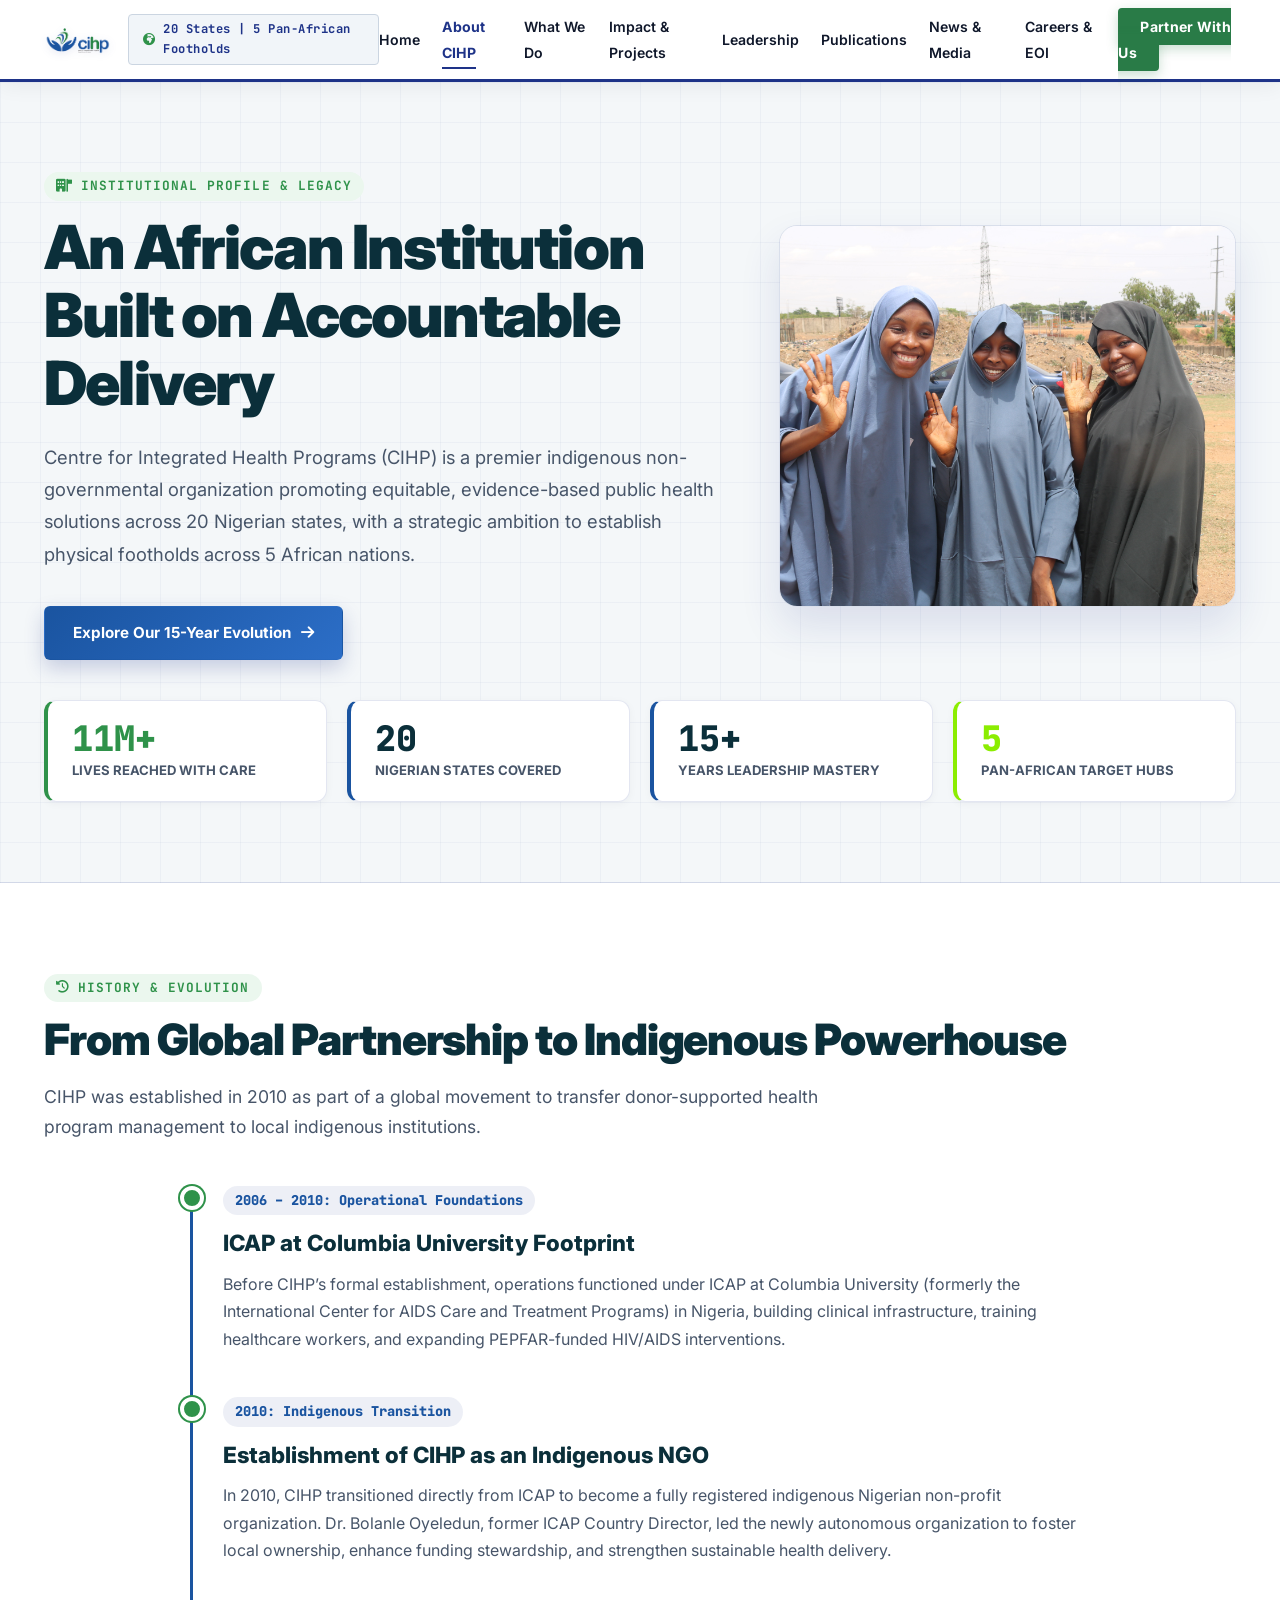
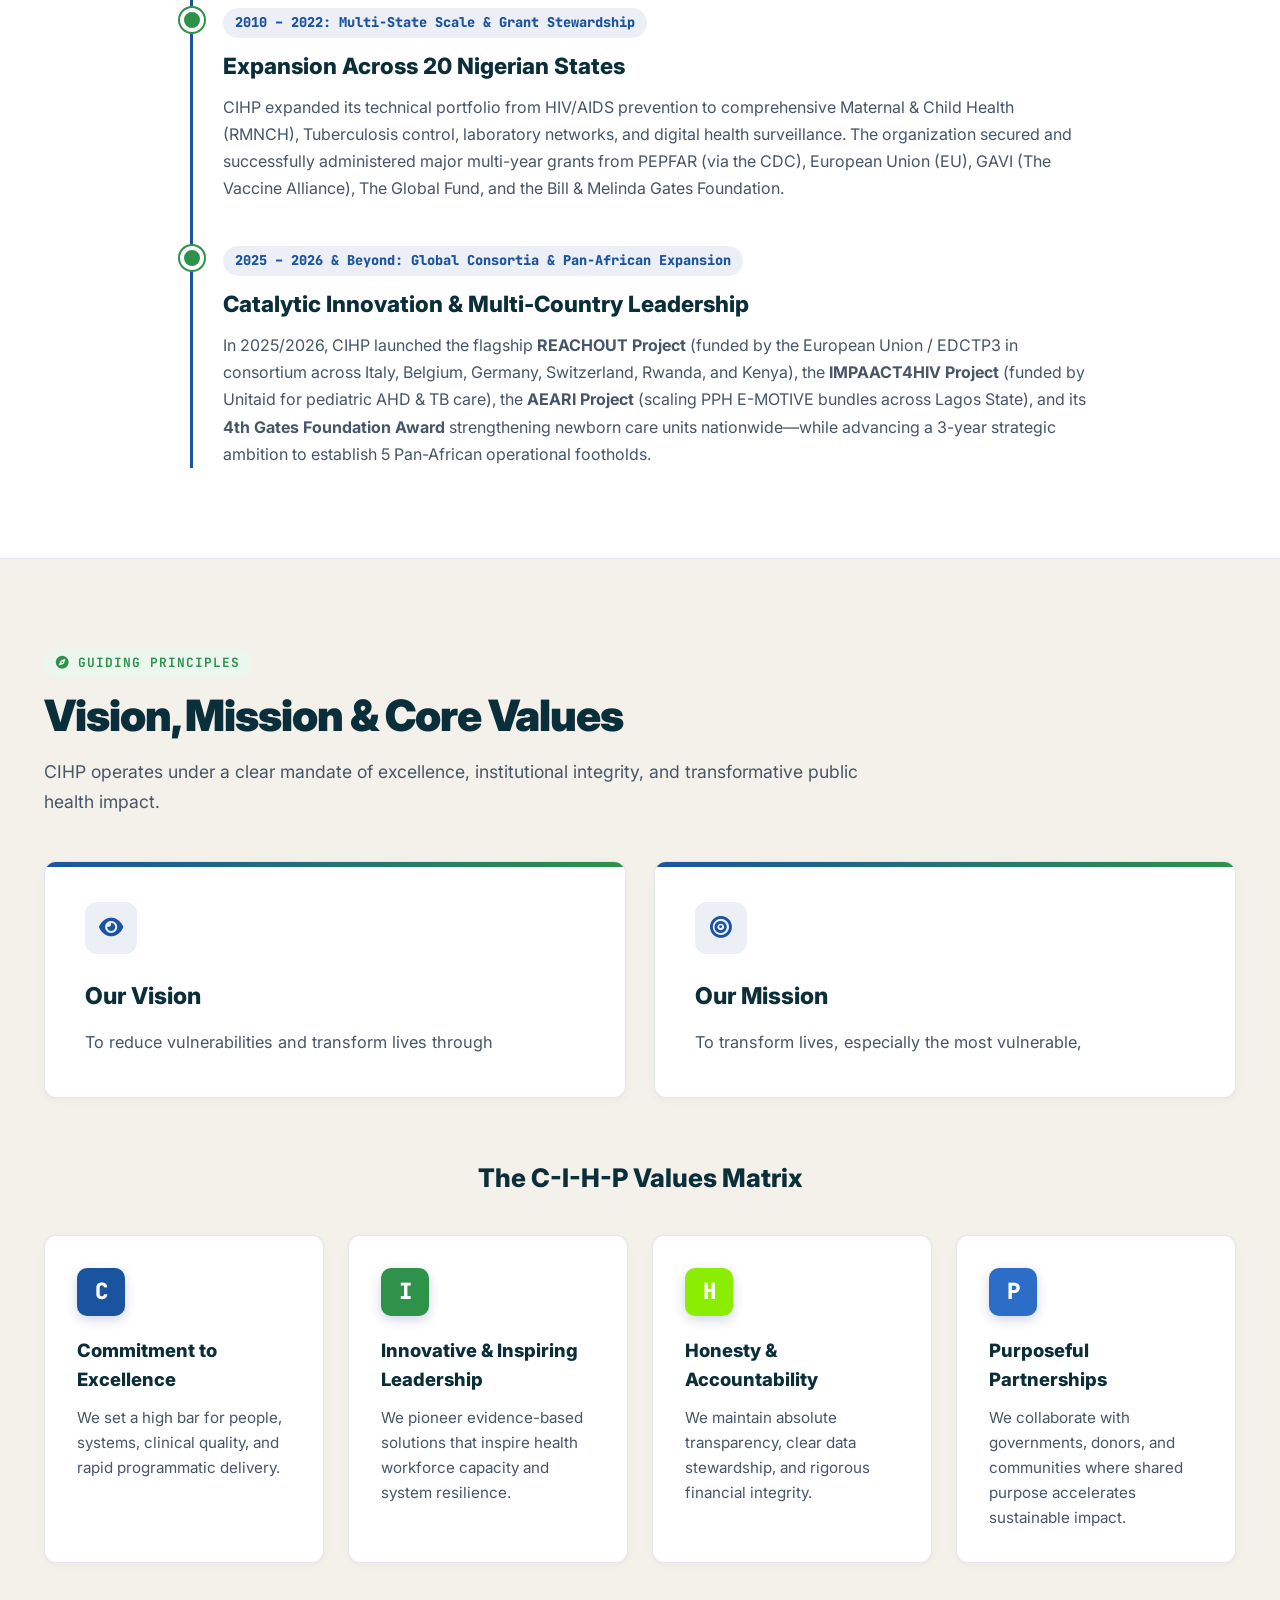
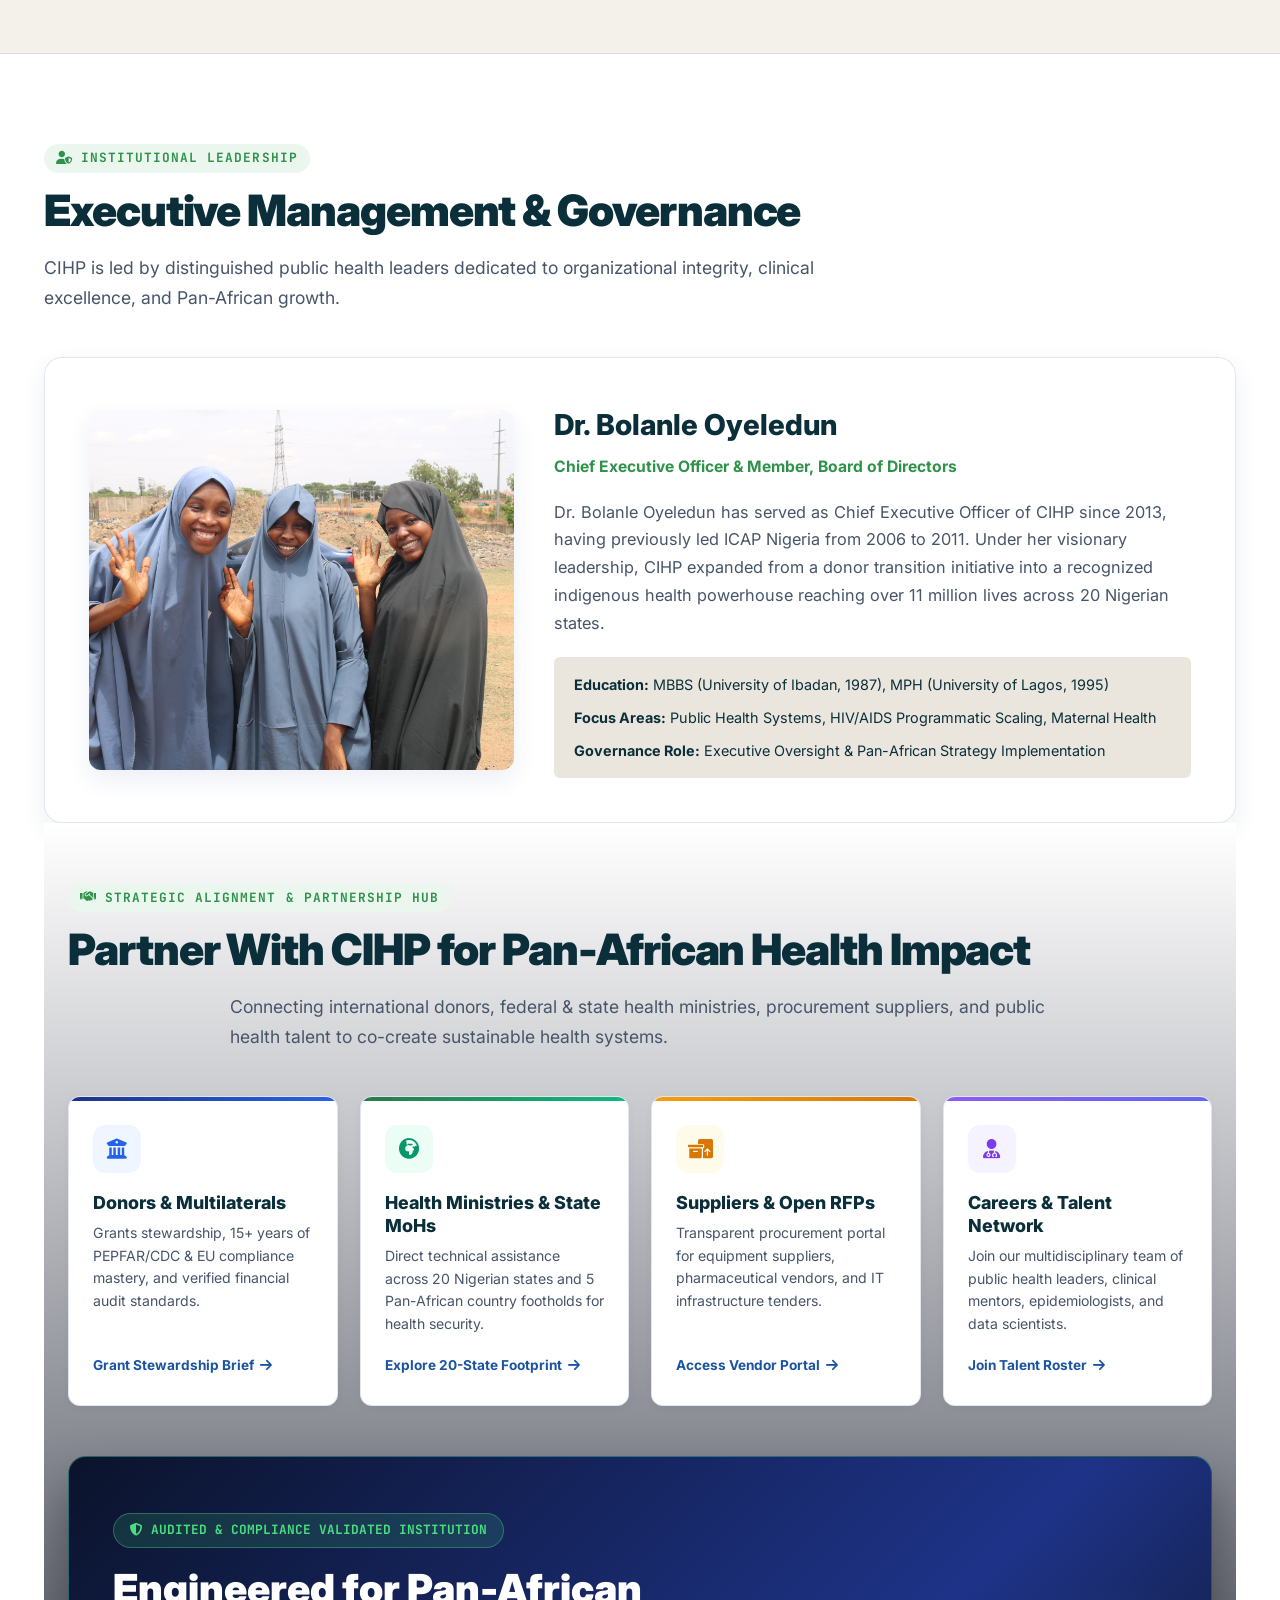
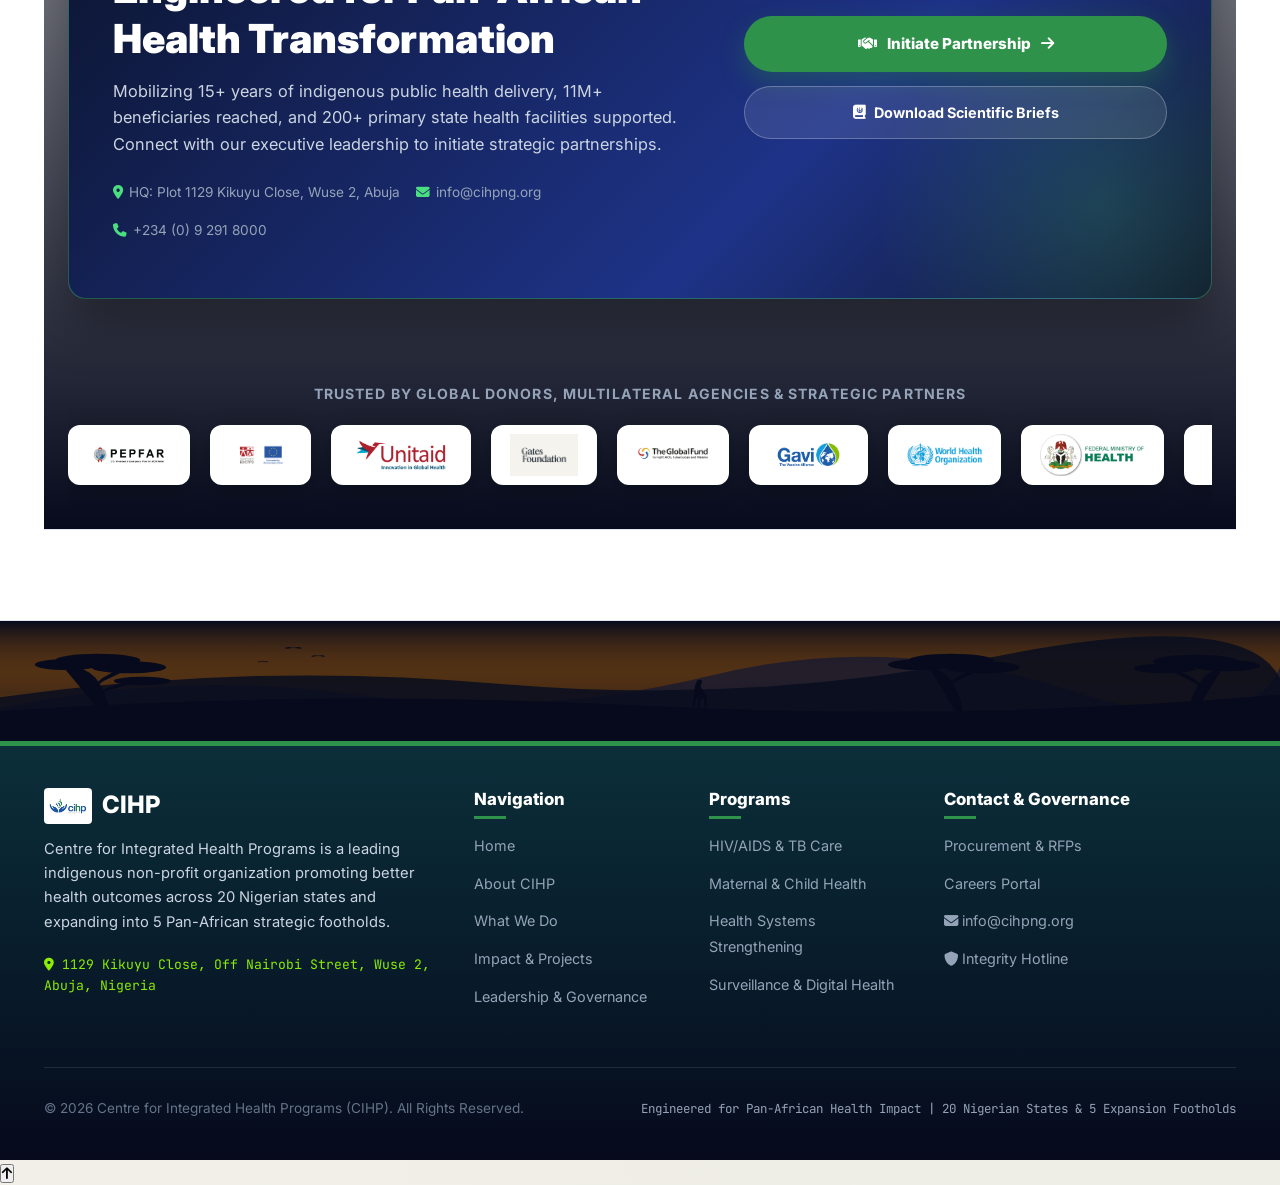
==== about.html @ fafda202 "style: adopt official CIHP brand color palette (#1A54A0, #2F924A, #8BED01, #0B2F3A, #F4F1EA)" ====
<!DOCTYPE html>
<html lang="en">

<head>
  <meta charset="utf-8" />
  <meta name="viewport" content="width=device-width, initial-scale=1.0" />
  <title>About CIHP — Centre for Integrated Health Programs</title>
  <meta name="description"
    content="Learn about Centre for Integrated Health Programs (CIHP), its 2010 evolution from ICAP at Columbia University, mission, vision, C-I-H-P core values, executive leadership under Dr. Bolanle Oyeledun, and Pan-African expansion." />

  <!-- AOS Animation Library -->
  <link href="https://unpkg.com/aos@2.3.1/dist/aos.css" rel="stylesheet">
  <!-- Font Awesome Icons -->
  <link rel="stylesheet" href="https://cdnjs.cloudflare.com/ajax/libs/font-awesome/6.4.0/css/all.min.css">
  <!-- Google Fonts -->
  <link rel="preconnect" href="https://fonts.googleapis.com">
  <link rel="preconnect" href="https://fonts.gstatic.com" crossorigin>
  <link
    href="https://fonts.googleapis.com/css2?family=Inter:wght@300;400;500;600;700;800;900&family=JetBrains+Mono:wght@400;500;600;700&display=swap"
    rel="stylesheet">

  <style>
    /* ==========================================================================
       CIHP BRAND DESIGN SYSTEM & DESIGN TOKENS
       ========================================================================== */
    :root {
      /* Brand Color Palette - Official CIHP Color Palette */
      --primary-blue: #1A54A0;           /* CIHP Health Blue */
      --primary-blue-dark: #0B2F3A;      /* Dark Teal (Neutral Dark) */
      --primary-blue-light: #2C6EC7;     /* Light CIHP Health Blue */
      --secondary-green: #2F924A;        /* Forest Green */
      --secondary-green-dark: #1E6331;   /* Dark Forest Green */
      --secondary-green-light: #EBF7EE;  /* Light Forest Green Tint */
      --accent-lime: #8BED01;             /* Lime Green Accent */
      --accent-lime-light: #F4FCE6;       /* Light Lime Green Tint */
      --accent-ochre: #8BED01;           /* Legacy accent map to Lime Green */
      --accent-ochre-light: #F4FCE6;

      /* Neutral Color Palette */
      --neutral-dark: #0B2F3A;           /* Dark Teal */
      --neutral-light: #F4F1EA;          /* Bleached Grey */
      --bg-deep: #F4F1EA;                /* Bleached Grey page background */
      --bg-surface: #ffffff;             /* White card surface */
      --bg-muted: #EAE6DD;               /* Subdued Bleached Grey */
      --bg-card: #ffffff;
      --bg-dark: #0B2F3A;                /* Dark Teal for hero/footer/dark sections */

      /* Typography Colors */
      --text-main: #0B2F3A;              /* Dark Teal high-contrast typography */
      --text-muted: #475569;
      --text-light: #64748b;
      --text-white: #ffffff;

      /* Borders & Shadows */
      --border-color: rgba(30, 51, 136, 0.12);
      --border-hover: rgba(41, 123, 71, 0.35);
      --shadow-sm: 0 2px 8px rgba(15, 23, 42, 0.04);
      --shadow-md: 0 10px 25px rgba(30, 51, 136, 0.08);
      --shadow-lg: 0 20px 40px rgba(30, 51, 136, 0.12);

      /* Radii */
      --radius-sm: 6px;
      --radius-md: 12px;
      --radius-lg: 18px;
    }

    * {
      box-sizing: border-box;
      margin: 0;
      padding: 0;
    }

    html {
      scroll-behavior: smooth;
    }

    body {
      font-family: 'Inter', -apple-system, BlinkMacSystemFont, "Segoe UI", Roboto, sans-serif;
      background-color: var(--bg-deep);
      color: var(--text-main);
      line-height: 1.6;
      overflow-x: hidden;
      -webkit-font-smoothing: antialiased;
      background-image:
        radial-gradient(circle at 5% 5%, rgba(30, 51, 136, 0.03) 0%, transparent 35%),
        radial-gradient(circle at 95% 95%, rgba(41, 123, 71, 0.03) 0%, transparent 35%);
    }

    .mono {
      font-family: 'JetBrains Mono', monospace;
    }

    /* Container Utility */
    .container {
      max-width: 1240px;
      margin: 0 auto;
      padding: 0 24px;
    }

    /* Buttons */
    .btn-primary {
      background: linear-gradient(135deg, var(--primary-blue), var(--primary-blue-light));
      color: #ffffff;
      padding: 14px 28px;
      border-radius: var(--radius-sm);
      font-size: 0.95rem;
      font-weight: 700;
      text-decoration: none;
      box-shadow: 0 8px 20px rgba(30, 51, 136, 0.22);
      transition: all 0.3s ease;
      display: inline-flex;
      align-items: center;
      gap: 10px;
      border: 1px solid transparent;
      cursor: pointer;
    }

    .btn-primary:hover {
      transform: translateY(-2px);
      box-shadow: 0 12px 28px rgba(30, 51, 136, 0.35);
    }

    .btn-secondary {
      background: #ffffff;
      color: var(--primary-blue);
      border: 2px solid var(--primary-blue);
      padding: 14px 28px;
      border-radius: var(--radius-sm);
      font-size: 0.95rem;
      font-weight: 700;
      text-decoration: none;
      transition: all 0.3s ease;
      display: inline-flex;
      align-items: center;
      gap: 10px;
      cursor: pointer;
    }

    .btn-secondary:hover {
      background: rgba(30, 51, 136, 0.06);
      transform: translateY(-2px);
    }

    /* Section Typography */
    section {
      padding: 90px 0;
      border-bottom: 1px solid var(--border-color);
      position: relative;
    }

    .section-eyebrow {
      display: inline-flex;
      align-items: center;
      gap: 8px;
      color: var(--secondary-green);
      font-family: 'JetBrains Mono', monospace;
      font-size: 0.8rem;
      font-weight: 700;
      text-transform: uppercase;
      letter-spacing: 0.08em;
      margin-bottom: 12px;
      background: var(--secondary-green-light);
      padding: 4px 12px;
      border-radius: 50px;
    }

    .section-title {
      font-size: clamp(2rem, 3.8vw, 2.7rem);
      font-weight: 900;
      color: var(--primary-blue-dark);
      letter-spacing: -0.025em;
      margin-bottom: 16px;
      line-height: 1.2;
    }

    .section-desc {
      font-size: 1.1rem;
      color: var(--text-muted);
      max-width: 820px;
      margin-bottom: 44px;
      line-height: 1.7;
    }



    /* Pre-Footer Strategic Gateway & Trust Hub */
    .prefooter-gateway-section {
      padding: 60px 0 20px;
      background: linear-gradient(180deg, var(--bg-surface) 0%, #060a1c 100%);
      position: relative;
      overflow: hidden;
    }

    .partner-pillars-grid {
      display: grid;
      grid-template-columns: repeat(4, 1fr);
      gap: 22px;
      margin: 40px 0 50px;
    }

    @media (max-width: 1024px) {
      .partner-pillars-grid {
        grid-template-columns: repeat(2, 1fr);
      }
    }

    @media (max-width: 640px) {
      .partner-pillars-grid {
        grid-template-columns: 1fr;
      }
    }

    .partner-pillar-card {
      background: #ffffff;
      border: 1px solid var(--border-color);
      border-radius: var(--radius-md);
      padding: 28px 24px;
      display: flex;
      flex-direction: column;
      justify-content: space-between;
      box-shadow: var(--shadow-sm);
      transition: all 0.3s ease;
      position: relative;
      overflow: hidden;
    }

    .partner-pillar-card::before {
      content: '';
      position: absolute;
      top: 0;
      left: 0;
      width: 100%;
      height: 4px;
      transition: height 0.3s ease;
    }

    .pillar-donor::before { background: linear-gradient(90deg, #1e3388, #2563eb); }
    .pillar-gov::before { background: linear-gradient(90deg, #297b47, #10b981); }
    .pillar-vendor::before { background: linear-gradient(90deg, #f59e0b, #d97706); }
    .pillar-talent::before { background: linear-gradient(90deg, #8b5cf6, #6366f1); }

    .partner-pillar-card:hover {
      transform: translateY(-6px);
      box-shadow: var(--shadow-lg);
      border-color: rgba(30, 51, 136, 0.3);
    }

    .partner-pillar-card:hover::before {
      height: 6px;
    }

    .pillar-icon-box {
      width: 48px;
      height: 48px;
      border-radius: 12px;
      display: flex;
      align-items: center;
      justify-content: center;
      font-size: 1.25rem;
      margin-bottom: 18px;
    }

    .pillar-donor .pillar-icon-box { background: #eff6ff; color: #2563eb; }
    .pillar-gov .pillar-icon-box { background: #ecfdf5; color: #059669; }
    .pillar-vendor .pillar-icon-box { background: #fffbeb; color: #d97706; }
    .pillar-talent .pillar-icon-box { background: #f5f3ff; color: #7c3aed; }

    .pillar-title {
      font-size: 1.12rem;
      font-weight: 800;
      color: var(--primary-blue-dark);
      margin-bottom: 8px;
      line-height: 1.3;
    }

    .pillar-desc {
      font-size: 0.88rem;
      color: var(--text-muted);
      line-height: 1.6;
      margin-bottom: 20px;
    }

    .pillar-action-btn {
      color: var(--primary-blue);
      text-decoration: none;
      font-weight: 700;
      font-size: 0.85rem;
      display: inline-flex;
      align-items: center;
      gap: 6px;
      transition: gap 0.2s ease, color 0.2s ease;
    }

    .pillar-action-btn:hover {
      gap: 10px;
      color: var(--secondary-green);
    }

    /* Executive Conversion Card Banner */
    .executive-conversion-card {
      background: linear-gradient(135deg, #0b132b 0%, #1e3388 65%, #0f172a 100%);
      border: 1px solid rgba(74, 222, 128, 0.35);
      border-radius: var(--radius-lg);
      padding: 56px 44px;
      color: #ffffff;
      box-shadow: 0 25px 50px rgba(0, 0, 0, 0.35);
      position: relative;
      overflow: hidden;
      margin-bottom: 60px;
    }

    .executive-conversion-card::after {
      content: '';
      position: absolute;
      bottom: -30%;
      right: -10%;
      width: 450px;
      height: 450px;
      background: radial-gradient(circle, rgba(74, 222, 128, 0.18) 0%, transparent 70%);
      pointer-events: none;
    }

    .conversion-card-inner {
      position: relative;
      z-index: 2;
      display: grid;
      grid-template-columns: 1.4fr 1fr;
      gap: 40px;
      align-items: center;
    }

    @media (max-width: 992px) {
      .conversion-card-inner {
        grid-template-columns: 1fr;
        text-align: center;
      }
    }

    .conversion-badge {
      display: inline-flex;
      align-items: center;
      gap: 8px;
      background: rgba(74, 222, 128, 0.15);
      border: 1px solid rgba(74, 222, 128, 0.35);
      color: #4ade80;
      padding: 6px 16px;
      border-radius: 50px;
      font-size: 0.8rem;
      font-weight: 700;
      margin-bottom: 16px;
    }

    .conversion-title {
      font-size: clamp(1.8rem, 3.2vw, 2.5rem);
      font-weight: 900;
      line-height: 1.25;
      margin-bottom: 14px;
      color: #ffffff;
    }

    .conversion-desc {
      color: #cbd5e1;
      font-size: 1.02rem;
      line-height: 1.65;
      margin-bottom: 24px;
    }

    .conversion-contact-chips {
      display: flex;
      flex-wrap: wrap;
      gap: 16px;
      font-size: 0.85rem;
      color: #94a3b8;
    }

    .contact-chip {
      display: inline-flex;
      align-items: center;
      gap: 6px;
    }

    .contact-chip i {
      color: #4ade80;
    }

    .conversion-action-group {
      display: flex;
      flex-direction: column;
      gap: 14px;
      justify-content: center;
    }

    .btn-conversion-emerald {
      background: var(--secondary-green);
      color: #ffffff;
      text-decoration: none;
      padding: 16px 28px;
      border-radius: 50px;
      font-weight: 800;
      font-size: 0.95rem;
      text-align: center;
      box-shadow: 0 10px 25px rgba(41, 123, 71, 0.4);
      transition: all 0.25s ease;
      display: inline-flex;
      align-items: center;
      justify-content: center;
      gap: 10px;
    }

    .btn-conversion-emerald:hover {
      background: var(--secondary-green-dark);
      transform: translateY(-2px);
      box-shadow: 0 14px 30px rgba(41, 123, 71, 0.5);
    }

    .btn-conversion-secondary {
      background: rgba(255, 255, 255, 0.1);
      border: 1px solid rgba(255, 255, 255, 0.25);
      color: #ffffff;
      text-decoration: none;
      padding: 14px 28px;
      border-radius: 50px;
      font-weight: 700;
      font-size: 0.9rem;
      text-align: center;
      transition: all 0.25s ease;
      display: inline-flex;
      align-items: center;
      justify-content: center;
      gap: 8px;
    }

    .btn-conversion-secondary:hover {
      background: rgba(255, 255, 255, 0.2);
      border-color: #ffffff;
    }

    /* Partner Marquee Continuous Slider */
    .partner-marquee-container {
      width: 100%;
      overflow: hidden;
      position: relative;
      padding: 24px 0;
      background: rgba(255, 255, 255, 0.03);
      border-radius: var(--radius-md);
      border: 1px solid rgba(255, 255, 255, 0.08);
    }

    .partner-marquee-header {
      text-align: center;
      margin-bottom: 24px;
    }

    .partner-marquee-track {
      display: flex;
      width: max-content;
      gap: 20px;
      animation: marqueeScroll 35s linear infinite;
    }

    .partner-marquee-track:hover {
      animation-play-state: paused;
    }

    .partner-logo-card {
      display: inline-flex;
      align-items: center;
      justify-content: center;
      background: #ffffff;
      border: 1px solid rgba(255, 255, 255, 0.2);
      border-radius: var(--radius-md);
      padding: 8px 18px;
      box-shadow: 0 4px 20px rgba(0, 0, 0, 0.25);
      transition: all 0.3s ease;
      cursor: pointer;
    }

    .partner-logo-card img {
      height: 42px;
      width: auto;
      display: block;
      object-fit: contain;
      transition: transform 0.3s ease;
    }

    .partner-logo-card:hover {
      transform: translateY(-4px) scale(1.04);
      box-shadow: 0 10px 30px rgba(74, 222, 128, 0.35);
      border-color: rgba(74, 222, 128, 0.6);
    }

    .partner-logo-pill {
      display: inline-flex;
      align-items: center;
      gap: 12px;
      background: rgba(255, 255, 255, 0.07);
      border: 1px solid rgba(255, 255, 255, 0.15);
      backdrop-filter: blur(8px);
      -webkit-backdrop-filter: blur(8px);
      padding: 12px 24px;
      border-radius: 50px;
      color: #ffffff;
      font-weight: 700;
      font-size: 0.9rem;
      white-space: nowrap;
      transition: all 0.25s ease;
      box-shadow: 0 4px 15px rgba(0, 0, 0, 0.2);
    }

    .partner-logo-pill:hover {
      background: rgba(41, 123, 71, 0.3);
      border-color: rgba(74, 222, 128, 0.5);
      transform: translateY(-2px);
      box-shadow: 0 8px 20px rgba(41, 123, 71, 0.3);
    }

    .partner-logo-icon {
      width: 32px;
      height: 32px;
      border-radius: 50%;
      background: rgba(255, 255, 255, 0.15);
      display: flex;
      align-items: center;
      justify-content: center;
      color: #4ade80;
      font-size: 0.95rem;
    }

    @keyframes marqueeScroll {
      0% {
        transform: translateX(0);
      }
      100% {
        transform: translateX(-50%);
      }
    }

    .btn-lg {
      padding: 16px 36px;
      font-size: 1rem;
    }

    /* ==========================================================================
       NAVIGATION BAR (BLUE WITH WHITE BORDER & SHADOW)
       ========================================================================== */
    .navbar {
      position: sticky;
      top: 0;
      left: 0;
      width: 100%;
      background: #ffffff;
      backdrop-filter: blur(16px);
      border-bottom: 3px solid #1e3388;
      display: flex;
      justify-content: space-between;
      align-items: center;
      padding: 14px 44px;
      z-index: 10000;
      box-shadow: 0 4px 20px rgba(15, 23, 42, 0.06);
    }

    .brand-logo {
      display: flex;
      align-items: center;
      gap: 16px;
      text-decoration: none;
    }

    .brand-logo img {
      height: 48px;
      display: block;
      filter: drop-shadow(0 2px 4px rgba(30, 51, 136, 0.12));
    }

    .presence-badge {
      display: flex;
      align-items: center;
      gap: 8px;
      background: #f1f5f9;
      border: 1px solid #cbd5e1;
      padding: 5px 14px;
      border-radius: 4px;
      font-size: 0.76rem;
      font-weight: 700;
      color: #1e3388;
      letter-spacing: 0.04em;
    }

    .nav-links {
      display: flex;
      gap: 22px;
      list-style: none;
      align-items: center;
    }

    .nav-links a {
      color: #0f172a;
      text-decoration: none;
      font-size: 0.88rem;
      font-weight: 600;
      transition: color 0.2s ease;
      padding: 6px 0;
      position: relative;
    }

    .nav-links a:hover,
    .nav-links a.active {
      color: #1e3388;
      font-weight: 700;
    }

    .nav-links a::after {
      content: '';
      position: absolute;
      bottom: -2px;
      left: 0;
      width: 0;
      height: 2px;
      background: #1e3388;
      transition: width 0.25s ease;
    }

    .nav-links a:hover::after,
    .nav-links a.active::after {
      width: 100%;
    }

    .nav-links a.btn-nav {
      background: #297b47;
      color: #ffffff;
      padding: 10px 22px;
      border-radius: 4px;
      font-weight: 700;
      letter-spacing: 0.02em;
      box-shadow: 0 4px 12px rgba(41, 123, 71, 0.25);
    }

    .nav-links a.btn-nav::after {
      display: none;
    }

    .nav-links a.btn-nav:hover {
      background: #1b5430;
      color: #ffffff;
    }

    .mobile-menu-toggle {
      display: none;
      font-size: 1.4rem;
      color: #0f172a;
      background: none;
      border: none;
      cursor: pointer;
    }

    /* ==========================================================================
       PAGE HERO SECTION
       ========================================================================== */
    .about-hero-section {
      padding: 90px 0 80px;
      background-color: #f4f7f9;
      background-image:
        linear-gradient(rgba(30, 51, 136, 0.04) 1px, transparent 1px),
        linear-gradient(90deg, rgba(30, 51, 136, 0.04) 1px, transparent 1px);
      background-size: 40px 40px;
      border-bottom: 1px solid var(--border-color);
    }

    .about-hero-grid {
      display: grid;
      grid-template-columns: 1.2fr 0.8fr;
      gap: 50px;
      align-items: center;
    }

    .about-hero-title {
      font-size: clamp(2.4rem, 4.8vw, 3.8rem);
      font-weight: 900;
      color: var(--primary-blue-dark);
      line-height: 1.12;
      letter-spacing: -0.03em;
      margin-bottom: 24px;
    }

    .about-hero-intro {
      font-size: 1.15rem;
      color: var(--text-muted);
      line-height: 1.75;
      margin-bottom: 36px;
    }

    .about-hero-visual {
      border-radius: var(--radius-lg);
      overflow: hidden;
      box-shadow: var(--shadow-lg);
      border: 1px solid var(--border-color);
    }

    .about-hero-visual img {
      width: 100%;
      height: 380px;
      object-fit: cover;
      display: block;
    }

    /* Stats Counter Bar */
    .stats-bar-grid {
      display: grid;
      grid-template-columns: repeat(4, 1fr);
      gap: 20px;
      margin-top: 40px;
    }

    .stat-box {
      background: var(--bg-surface);
      border: 1px solid var(--border-color);
      border-left: 4px solid var(--primary-blue);
      padding: 20px 24px;
      border-radius: var(--radius-md);
      box-shadow: var(--shadow-sm);
    }

    .stat-box.emerald {
      border-left-color: var(--secondary-green);
    }

    .stat-box.ochre {
      border-left-color: var(--accent-ochre);
    }

    .stat-number {
      font-size: 2.2rem;
      font-weight: 900;
      color: var(--primary-blue-dark);
      line-height: 1;
      margin-bottom: 4px;
    }

    .stat-box.emerald .stat-number {
      color: var(--secondary-green);
    }

    .stat-box.ochre .stat-number {
      color: var(--accent-ochre);
    }

    .stat-label {
      font-size: 0.82rem;
      font-weight: 700;
      color: var(--text-muted);
      text-transform: uppercase;
    }

    /* ==========================================================================
       HISTORY & EVOLUTION TIMELINE SECTION
       ========================================================================== */
    .timeline-section {
      background: var(--bg-surface);
    }

    .timeline-container {
      position: relative;
      max-width: 900px;
      margin: 40px auto 0;
      padding-left: 30px;
      border-left: 3px solid var(--primary-blue);
    }

    .timeline-item {
      position: relative;
      margin-bottom: 44px;
    }

    .timeline-item:last-child {
      margin-bottom: 0;
    }

    .timeline-dot {
      position: absolute;
      left: -43px;
      top: 0;
      width: 24px;
      height: 24px;
      border-radius: 50%;
      background: var(--secondary-green);
      border: 4px solid #ffffff;
      box-shadow: 0 0 0 2px var(--secondary-green);
    }

    .timeline-badge {
      font-family: 'JetBrains Mono', monospace;
      font-size: 0.85rem;
      font-weight: 800;
      color: var(--primary-blue);
      background: rgba(30, 51, 136, 0.08);
      padding: 4px 12px;
      border-radius: 50px;
      display: inline-block;
      margin-bottom: 10px;
    }

    .timeline-item h3 {
      font-size: 1.4rem;
      color: var(--primary-blue-dark);
      font-weight: 800;
      margin-bottom: 10px;
    }

    .timeline-item p {
      color: var(--text-muted);
      font-size: 1rem;
      line-height: 1.7;
    }

    /* ==========================================================================
       VISION, MISSION & VALUES
       ========================================================================== */
    .mv-grid {
      display: grid;
      grid-template-columns: repeat(auto-fit, minmax(340px, 1fr));
      gap: 28px;
      margin-top: 30px;
    }

    .mv-card {
      background: var(--bg-card);
      border: 1px solid var(--border-color);
      border-radius: var(--radius-md);
      padding: 40px;
      box-shadow: var(--shadow-sm);
      transition: all 0.3s ease;
      position: relative;
      overflow: hidden;
    }

    .mv-card:hover {
      transform: translateY(-4px);
      box-shadow: var(--shadow-md);
      border-color: var(--border-hover);
    }

    .mv-card::before {
      content: '';
      position: absolute;
      top: 0;
      left: 0;
      width: 100%;
      height: 5px;
      background: linear-gradient(90deg, var(--primary-blue), var(--secondary-green));
    }

    .mv-icon {
      width: 52px;
      height: 52px;
      border-radius: 12px;
      background: rgba(30, 51, 136, 0.08);
      color: var(--primary-blue);
      display: flex;
      align-items: center;
      justify-content: center;
      font-size: 1.35rem;
      margin-bottom: 24px;
    }

    .mv-card h3 {
      font-size: 1.45rem;
      color: var(--primary-blue-dark);
      font-weight: 800;
      margin-bottom: 14px;
    }

    .mv-card p {
      color: var(--text-muted);
      font-size: 1.02rem;
      line-height: 1.7;
    }

    .values-grid {
      display: grid;
      grid-template-columns: repeat(auto-fit, minmax(260px, 1fr));
      gap: 24px;
      margin-top: 36px;
    }

    .value-card {
      background: var(--bg-card);
      border: 1px solid var(--border-color);
      border-radius: var(--radius-md);
      padding: 32px;
      box-shadow: var(--shadow-sm);
      transition: all 0.3s ease;
    }

    .value-card:hover {
      border-color: var(--border-hover);
      transform: translateY(-4px);
      box-shadow: var(--shadow-md);
    }

    .value-badge {
      width: 48px;
      height: 48px;
      border-radius: 10px;
      background: var(--primary-blue);
      color: #ffffff;
      font-family: 'JetBrains Mono', monospace;
      font-size: 1.4rem;
      font-weight: 900;
      display: flex;
      align-items: center;
      justify-content: center;
      margin-bottom: 20px;
      box-shadow: 0 4px 12px rgba(30, 51, 136, 0.2);
    }

    .value-card h4 {
      font-size: 1.15rem;
      color: var(--primary-blue-dark);
      font-weight: 800;
      margin-bottom: 10px;
    }

    .value-card p {
      color: var(--text-muted);
      font-size: 0.95rem;
      line-height: 1.65;
    }

    /* ==========================================================================
       EXECUTIVE LEADERSHIP SPOTLIGHT
       ========================================================================== */
    .ceo-spotlight-card {
      background: var(--bg-card);
      border: 1px solid var(--border-color);
      border-radius: var(--radius-lg);
      padding: 44px;
      box-shadow: var(--shadow-md);
      display: grid;
      grid-template-columns: 0.8fr 1.2fr;
      gap: 40px;
      align-items: center;
      margin-top: 36px;
    }

    .ceo-spotlight-card img {
      width: 100%;
      height: 360px;
      object-fit: cover;
      border-radius: var(--radius-md);
      box-shadow: var(--shadow-md);
    }

    .ceo-info h3 {
      font-size: 1.8rem;
      color: var(--primary-blue-dark);
      font-weight: 800;
      margin-bottom: 6px;
    }

    .ceo-title-tag {
      color: var(--secondary-green);
      font-weight: 700;
      font-size: 0.98rem;
      margin-bottom: 20px;
      display: block;
    }

    .ceo-info p {
      color: var(--text-muted);
      font-size: 1.02rem;
      line-height: 1.7;
      margin-bottom: 20px;
    }

    .ceo-credentials-list {
      list-style: none;
      display: flex;
      flex-direction: column;
      gap: 10px;
      background: var(--bg-muted);
      padding: 16px 20px;
      border-radius: var(--radius-sm);
      font-size: 0.9rem;
    }

    .ceo-credentials-list li strong {
      color: var(--primary-blue-dark);
    }

    /* ==========================================================================
       AFRICAN SAFARI SILHOUETTE & FOOTER
       ========================================================================== */
    .footer-safari-silhouette {
      width: 100%;
      overflow: hidden;
      line-height: 0;
      background: #060a1c;
    }

    footer {
      background: linear-gradient(180deg, var(--primary-blue-dark) 0%, #060a1c 100%);
      color: #ffffff;
      padding: 40px 0 40px;
      border-top: 5px solid var(--secondary-green);
    }

    .footer-grid {
      display: grid;
      grid-template-columns: 2fr 1fr 1fr 1.5fr;
      gap: 40px;
      margin-bottom: 50px;
    }

    .footer-brand h3 {
      font-size: 1.5rem;
      font-weight: 800;
      color: #ffffff;
      margin-bottom: 12px;
    }

    .footer-brand p {
      color: #cbd5e1;
      font-size: 0.92rem;
      line-height: 1.65;
      margin-bottom: 20px;
    }

    .footer-col h4 {
      font-size: 1.05rem;
      color: #ffffff;
      font-weight: 800;
      margin-bottom: 20px;
      position: relative;
    }

    .footer-col h4::after {
      content: '';
      position: absolute;
      bottom: -6px;
      left: 0;
      width: 32px;
      height: 3px;
      background: var(--secondary-green);
    }

    .footer-links {
      list-style: none;
      display: flex;
      flex-direction: column;
      gap: 12px;
    }

    .footer-links a {
      color: #94a3b8;
      text-decoration: none;
      font-size: 0.9rem;
      transition: color 0.2s ease;
    }

    .footer-links a:hover {
      color: #ffffff;
    }

    .footer-bottom {
      border-top: 1px solid rgba(255, 255, 255, 0.1);
      padding-top: 30px;
      display: flex;
      flex-wrap: wrap;
      justify-content: space-between;
      align-items: center;
      gap: 20px;
      font-size: 0.85rem;
      color: #64748b;
    }

    @media (max-width: 992px) {

      .about-hero-grid,
      .ceo-spotlight-card,
      .footer-grid {
        grid-template-columns: 1fr;
      }

      .stats-bar-grid {
        grid-template-columns: repeat(2, 1fr);
      }

      .navbar {
        padding: 14px 24px;
      }

      .nav-links {
        display: none;
      }

      .mobile-menu-toggle {
        display: block;
      }
    }
  </style>
</head>

<body>

  <!-- ==================== STICKY NAVBAR ==================== -->
  <nav class="navbar">
    <a href="index.html" class="brand-logo">
      <img src="img/cihp logo vector transparent coloured (1).png" alt="CIHP Logo" />
      <div class="presence-badge mono">
        <i class="fa-solid fa-earth-africa" style="color: var(--secondary-green);"></i> 20 States | 5 Pan-African
        Footholds
      </div>
    </a>

    <button class="mobile-menu-toggle" aria-label="Toggle navigation">
      <i class="fa-solid fa-bars"></i>
    </button>

    <ul class="nav-links">
      <li><a href="index.html">Home</a></li>
      <li><a href="about.html" class="active">About CIHP</a></li>
      <li><a href="index.html#what-we-do">What We Do</a></li>
      <li><a href="index.html#impact">Impact & Projects</a></li>
      <li><a href="#leadership">Leadership</a></li>
      <li><a href="publications.html">Publications</a></li>
      <li><a href="news.html">News & Media</a></li>
      <li><a href="careers.html">Careers & EOI</a></li>
      <li><a href="contact.html" class="btn-nav">Partner With Us</a></li>
    </ul>
  </nav>

  <!-- ==================== HERO SECTION ==================== -->
  <header class="about-hero-section">
    <div class="container">
      <div class="about-hero-grid">
        <div>
          <span class="section-eyebrow"><i class="fa-solid fa-building-flag"></i> Institutional Profile & Legacy</span>
          <h1 class="about-hero-title">
            An African Institution Built on Accountable Delivery
          </h1>
          <p class="about-hero-intro">
            Centre for Integrated Health Programs (CIHP) is a premier indigenous non-governmental organization promoting
            equitable, evidence-based public health solutions across 20 Nigerian states, with a strategic ambition to
            establish physical footholds across 5 African nations.
          </p>
          <a href="#history" class="btn-primary">
            Explore Our 15-Year Evolution <i class="fa-solid fa-arrow-right"></i>
          </a>
        </div>

        <div class="about-hero-visual" data-aos="fade-left">
          <img src="img/IMG_0994.JPG" alt="CIHP Healthcare Workers and Leadership Team" />
        </div>
      </div>

      <!-- Stats Bar -->
      <div class="stats-bar-grid" data-aos="fade-up">
        <div class="stat-box emerald">
          <div class="stat-number mono">11M+</div>
          <div class="stat-label">Lives Reached with Care</div>
        </div>
        <div class="stat-box">
          <div class="stat-number mono">20</div>
          <div class="stat-label">Nigerian States Covered</div>
        </div>
        <div class="stat-box">
          <div class="stat-number mono">15+</div>
          <div class="stat-label">Years Leadership Mastery</div>
        </div>
        <div class="stat-box ochre">
          <div class="stat-number mono">5</div>
          <div class="stat-label">Pan-African Target Hubs</div>
        </div>
      </div>

    </div>
  </header>

  <main>

    <!-- ==================== INSTITUTIONAL EVOLUTION & HISTORY TIMELINE ==================== -->
    <section id="history" class="timeline-section">
      <div class="container">
        <span class="section-eyebrow"><i class="fa-solid fa-clock-rotate-left"></i> History & Evolution</span>
        <h2 class="section-title">From Global Partnership to Indigenous Powerhouse</h2>
        <p class="section-desc">
          CIHP was established in 2010 as part of a global movement to transfer donor-supported health program
          management to local indigenous institutions.
        </p>

        <div class="timeline-container">

          <!-- Item 1 -->
          <div class="timeline-item" data-aos="fade-up">
            <div class="timeline-dot"></div>
            <span class="timeline-badge">2006 – 2010: Operational Foundations</span>
            <h3>ICAP at Columbia University Footprint</h3>
            <p>
              Before CIHP’s formal establishment, operations functioned under ICAP at Columbia University (formerly the
              International Center for AIDS Care and Treatment Programs) in Nigeria, building clinical infrastructure,
              training healthcare workers, and expanding PEPFAR-funded HIV/AIDS interventions.
            </p>
          </div>

          <!-- Item 2 -->
          <div class="timeline-item" data-aos="fade-up" data-aos-delay="100">
            <div class="timeline-dot"></div>
            <span class="timeline-badge">2010: Indigenous Transition</span>
            <h3>Establishment of CIHP as an Indigenous NGO</h3>
            <p>
              In 2010, CIHP transitioned directly from ICAP to become a fully registered indigenous Nigerian non-profit
              organization. Dr. Bolanle Oyeledun, former ICAP Country Director, led the newly autonomous organization to
              foster local ownership, enhance funding stewardship, and strengthen sustainable health delivery.
            </p>
          </div>

          <!-- Item 3 -->
          <div class="timeline-item" data-aos="fade-up" data-aos-delay="200">
            <div class="timeline-dot"></div>
            <span class="timeline-badge">2010 – 2022: Multi-State Scale & Grant Stewardship</span>
            <h3>Expansion Across 20 Nigerian States</h3>
            <p>
              CIHP expanded its technical portfolio from HIV/AIDS prevention to comprehensive Maternal & Child Health
              (RMNCH), Tuberculosis control, laboratory networks, and digital health surveillance. The organization
              secured and successfully administered major multi-year grants from PEPFAR (via the CDC), European Union
              (EU), GAVI (The Vaccine Alliance), The Global Fund, and the Bill & Melinda Gates Foundation.
            </p>
          </div>

          <!-- Item 4 -->
          <div class="timeline-item" data-aos="fade-up" data-aos-delay="300">
            <div class="timeline-dot"></div>
            <span class="timeline-badge">2025 – 2026 & Beyond: Global Consortia & Pan-African Expansion</span>
            <h3>Catalytic Innovation & Multi-Country Leadership</h3>
            <p>
              In 2025/2026, CIHP launched the flagship <strong>REACHOUT Project</strong> (funded by the European Union /
              EDCTP3 in consortium across Italy, Belgium, Germany, Switzerland, Rwanda, and Kenya), the
              <strong>IMPAACT4HIV Project</strong> (funded by Unitaid for pediatric AHD & TB care), the <strong>AEARI
                Project</strong> (scaling PPH E-MOTIVE bundles across Lagos State), and its <strong>4th Gates Foundation
                Award</strong> strengthening newborn care units nationwide—while advancing a 3-year strategic ambition
              to establish 5 Pan-African operational footholds.
            </p>
          </div>

        </div>

      </div>
    </section>

    <!-- ==================== VISION, MISSION & VALUES ==================== -->
    <section style="background: var(--bg-deep);">
      <div class="container">
        <span class="section-eyebrow"><i class="fa-solid fa-compass"></i> Guiding Principles</span>
        <h2 class="section-title">Vision, Mission & Core Values</h2>
        <p class="section-desc">
          CIHP operates under a clear mandate of excellence, institutional integrity, and transformative public health
          impact.
        </p>

        <!-- Vision & Mission -->
        <div class="mv-grid">
          <div class="mv-card" data-aos="fade-right">
            <div class="mv-icon"><i class="fa-solid fa-eye"></i></div>
            <h3>Our Vision</h3>
            <p class="typewriter-text" data-text="To reduce vulnerabilities and transform lives through cutting edge solutions, people-centred approaches and sustainable health systems, delivered through strategic partnerships.">
              To reduce vulnerabilities and transform lives through cutting edge solutions, people-centred approaches and sustainable health systems, delivered through strategic partnerships.
            </p>
          </div>

          <div class="mv-card" data-aos="fade-left">
            <div class="mv-icon"><i class="fa-solid fa-bullseye"></i></div>
            <h3>Our Mission</h3>
            <p class="typewriter-text" data-text="To transform lives, especially the most vulnerable, through cutting-edge solutions, people-centred and sustainable health systems, delivered through strategic partnerships.">
              To transform lives, especially the most vulnerable, through cutting-edge solutions, people-centred and sustainable health systems, delivered through strategic partnerships.
            </p>
          </div>
        </div>

        <!-- Values Matrix -->
        <div style="margin-top: 60px;">
          <h3
            style="font-size: 1.6rem; color: var(--primary-blue-dark); font-weight: 800; text-align: center; margin-bottom: 12px;">
            The C-I-H-P Values Matrix
          </h3>
          <div class="values-grid">
            <div class="value-card" data-aos="fade-up">
              <div class="value-badge">C</div>
              <h4>Commitment to Excellence</h4>
              <p>We set a high bar for people, systems, clinical quality, and rapid programmatic delivery.</p>
            </div>

            <div class="value-card" data-aos="fade-up" data-aos-delay="100">
              <div class="value-badge" style="background: var(--secondary-green);">I</div>
              <h4>Innovative & Inspiring Leadership</h4>
              <p>We pioneer evidence-based solutions that inspire health workforce capacity and system resilience.</p>
            </div>

            <div class="value-card" data-aos="fade-up" data-aos-delay="200">
              <div class="value-badge" style="background: var(--accent-ochre);">H</div>
              <h4>Honesty & Accountability</h4>
              <p>We maintain absolute transparency, clear data stewardship, and rigorous financial integrity.</p>
            </div>

            <div class="value-card" data-aos="fade-up" data-aos-delay="300">
              <div class="value-badge" style="background: var(--primary-blue-light);">P</div>
              <h4>Purposeful Partnerships</h4>
              <p>We collaborate with governments, donors, and communities where shared purpose accelerates sustainable
                impact.</p>
            </div>
          </div>
        </div>

      </div>
    </section>

    <!-- ==================== EXECUTIVE LEADERSHIP SPOTLIGHT ==================== -->
    <section id="leadership" style="background: var(--bg-surface);">
      <div class="container">
        <span class="section-eyebrow"><i class="fa-solid fa-user-shield"></i> Institutional Leadership</span>
        <h2 class="section-title">Executive Management & Governance</h2>
        <p class="section-desc">
          CIHP is led by distinguished public health leaders dedicated to organizational integrity, clinical excellence,
          and Pan-African growth.
        </p>

        <!-- CEO Spotlight -->
        <div class="ceo-spotlight-card" data-aos="fade-up">
          <img src="img/IMG_0994.JPG" alt="Dr. Bolanle Oyeledun CEO CIHP" />
          <div class="ceo-info">
            <h3>Dr. Bolanle Oyeledun</h3>
            <span class="ceo-title-tag">Chief Executive Officer & Member, Board of Directors</span>
            <p>
              Dr. Bolanle Oyeledun has served as Chief Executive Officer of CIHP since 2013, having previously led ICAP
              Nigeria from 2006 to 2011. Under her visionary leadership, CIHP expanded from a donor transition
              initiative into a recognized indigenous health powerhouse reaching over 11 million lives across 20
              Nigerian states.
            </p>
            <ul class="ceo-credentials-list">
              <li><strong>Education:</strong> MBBS (University of Ibadan, 1987), MPH (University of Lagos, 1995)</li>
              <li><strong>Focus Areas:</strong> Public Health Systems, HIV/AIDS Programmatic Scaling, Maternal Health
              </li>
              <li><strong>Governance Role:</strong> Executive Oversight & Pan-African Strategy Implementation</li>
            </ul>
          </div>
        </div>

      <!-- ==================== PRE-FOOTER EXECUTIVE PARTNERSHIP & TRUST GATEWAY ==================== -->
      <section id="gateway" class="prefooter-gateway-section">
        <div class="container">
          
          <div class="text-center" data-aos="fade-down">
            <span class="section-eyebrow"><i class="fa-solid fa-handshake"></i> Strategic Alignment & Partnership Hub</span>
            <h2 class="section-title">Partner With CIHP for Pan-African Health Impact</h2>
            <p class="section-desc" style="margin-left: auto; margin-right: auto;">
              Connecting international donors, federal & state health ministries, procurement suppliers, and public health talent to co-create sustainable health systems.
            </p>
          </div>

          <!-- 4 Persona Pathway Cards -->
          <div class="partner-pillars-grid">

            <!-- Pillar 1: Donors -->
            <div class="partner-pillar-card pillar-donor" data-aos="fade-up" data-aos-delay="100">
              <div>
                <div class="pillar-icon-box"><i class="fa-solid fa-building-columns"></i></div>
                <h3 class="pillar-title">Donors & Multilaterals</h3>
                <p class="pillar-desc">Grants stewardship, 15+ years of PEPFAR/CDC & EU compliance mastery, and verified financial audit standards.</p>
              </div>
              <a href="contact.html" class="pillar-action-btn">
                <span>Grant Stewardship Brief</span> <i class="fa-solid fa-arrow-right"></i>
              </a>
            </div>

            <!-- Pillar 2: Health Ministries -->
            <div class="partner-pillar-card pillar-gov" data-aos="fade-up" data-aos-delay="200">
              <div>
                <div class="pillar-icon-box"><i class="fa-solid fa-earth-africa"></i></div>
                <h3 class="pillar-title">Health Ministries & State MoHs</h3>
                <p class="pillar-desc">Direct technical assistance across 20 Nigerian states and 5 Pan-African country footholds for health security.</p>
              </div>
              <a href="about.html#footprint" class="pillar-action-btn">
                <span>Explore 20-State Footprint</span> <i class="fa-solid fa-arrow-right"></i>
              </a>
            </div>

            <!-- Pillar 3: Procurement & Vendors -->
            <div class="partner-pillar-card pillar-vendor" data-aos="fade-up" data-aos-delay="300">
              <div>
                <div class="pillar-icon-box"><i class="fa-solid fa-boxes-packing"></i></div>
                <h3 class="pillar-title">Suppliers & Open RFPs</h3>
                <p class="pillar-desc">Transparent procurement portal for equipment suppliers, pharmaceutical vendors, and IT infrastructure tenders.</p>
              </div>
              <a href="contact.html" class="pillar-action-btn">
                <span>Access Vendor Portal</span> <i class="fa-solid fa-arrow-right"></i>
              </a>
            </div>

            <!-- Pillar 4: Talent Network -->
            <div class="partner-pillar-card pillar-talent" data-aos="fade-up" data-aos-delay="400">
              <div>
                <div class="pillar-icon-box"><i class="fa-solid fa-user-doctor"></i></div>
                <h3 class="pillar-title">Careers & Talent Network</h3>
                <p class="pillar-desc">Join our multidisciplinary team of public health leaders, clinical mentors, epidemiologists, and data scientists.</p>
              </div>
              <a href="careers.html" class="pillar-action-btn">
                <span>Join Talent Roster</span> <i class="fa-solid fa-arrow-right"></i>
              </a>
            </div>

          </div>

          <!-- Executive Conversion Card Banner -->
          <div class="executive-conversion-card" data-aos="zoom-in">
            <div class="conversion-card-inner">
              
              <div>
                <div class="conversion-badge mono">
                  <i class="fa-solid fa-shield-halved"></i> AUDITED & COMPLIANCE VALIDATED INSTITUTION
                </div>
                <h3 class="conversion-title">Engineered for Pan-African Health Transformation</h3>
                <p class="conversion-desc">
                  Mobilizing 15+ years of indigenous public health delivery, 11M+ beneficiaries reached, and 200+ primary state health facilities supported. Connect with our executive leadership to initiate strategic partnerships.
                </p>
                <div class="conversion-contact-chips">
                  <span class="contact-chip"><i class="fa-solid fa-location-dot"></i> HQ: Plot 1129 Kikuyu Close, Wuse 2, Abuja</span>
                  <span class="contact-chip"><i class="fa-solid fa-envelope"></i> info@cihpng.org</span>
                  <span class="contact-chip"><i class="fa-solid fa-phone"></i> +234 (0) 9 291 8000</span>
                </div>
              </div>

              <div class="conversion-action-group">
                <a href="contact.html" class="btn-conversion-emerald">
                  <i class="fa-solid fa-handshake"></i> Initiate Partnership <i class="fa-solid fa-arrow-right"></i>
                </a>
                <a href="publications.html" class="btn-conversion-secondary">
                  <i class="fa-solid fa-book-journal-whills"></i> Download Scientific Briefs
                </a>
              </div>

            </div>
          </div>

          <!-- Donor & Partner Moving Marquee -->
          <div class="partner-marquee-container" style="background: transparent; border: none;">
            <div class="partner-marquee-header" style="margin-bottom: 20px;">
              <h4 style="color: #94a3b8; font-size: 0.88rem; text-transform: uppercase; letter-spacing: 0.08em; font-weight: 700;">
                Trusted by Global Donors, Multilateral Agencies & Strategic Partners
              </h4>
            </div>

            <div class="partner-marquee-track">
              <!-- Set 1 -->
              <div class="partner-logo-card">
                <img src="img/partners/pepfar.jfif" alt="PEPFAR Logo" />
              </div>
              <div class="partner-logo-card">
                <img src="img/partners/European Union.png" alt="European Union Logo" />
              </div>
              <div class="partner-logo-card">
                <img src="img/partners/unitaid.png" alt="Unitaid Logo" />
              </div>
              <div class="partner-logo-card">
                <img src="img/partners/gate foundation.png" alt="Bill & Melinda Gates Foundation Logo" />
              </div>
              <div class="partner-logo-card">
                <img src="img/partners/The-Global-Fund-Fighting-against-AIDS-tuberculosis-and-malaria.png" alt="The Global Fund Logo" />
              </div>
              <div class="partner-logo-card">
                <img src="img/partners/gavi.png" alt="GAVI Vaccine Alliance Logo" />
              </div>
              <div class="partner-logo-card">
                <img src="img/partners/who.png" alt="World Health Organization Logo" />
              </div>
              <div class="partner-logo-card">
                <img src="img/partners/federal ministry of health.png" alt="Federal Ministry of Health Nigeria Logo" />
              </div>
              <div class="partner-logo-card">
                <img src="img/partners/NACA.jpg" alt="NACA Logo" />
              </div>

              <!-- Set 2 (Duplicate for Loop) -->
              <div class="partner-logo-card">
                <img src="img/partners/pepfar.jfif" alt="PEPFAR Logo" />
              </div>
              <div class="partner-logo-card">
                <img src="img/partners/European Union.png" alt="European Union Logo" />
              </div>
              <div class="partner-logo-card">
                <img src="img/partners/unitaid.png" alt="Unitaid Logo" />
              </div>
              <div class="partner-logo-card">
                <img src="img/partners/gate foundation.png" alt="Bill & Melinda Gates Foundation Logo" />
              </div>
              <div class="partner-logo-card">
                <img src="img/partners/The-Global-Fund-Fighting-against-AIDS-tuberculosis-and-malaria.png" alt="The Global Fund Logo" />
              </div>
              <div class="partner-logo-card">
                <img src="img/partners/gavi.png" alt="GAVI Vaccine Alliance Logo" />
              </div>
              <div class="partner-logo-card">
                <img src="img/partners/who.png" alt="World Health Organization Logo" />
              </div>
              <div class="partner-logo-card">
                <img src="img/partners/federal ministry of health.png" alt="Federal Ministry of Health Nigeria Logo" />
              </div>
              <div class="partner-logo-card">
                <img src="img/partners/NACA.jpg" alt="NACA Logo" />
              </div>
            </div>
          </div>

        </div>
      </section>

  </main>

  <!-- ==================== FOOTER WITH AFRICAN SAFARI SILHOUETTE ==================== -->
  <div class="footer-safari-silhouette">
    <svg class="footer-landscape-svg" viewBox="0 0 1440 220" fill="none" xmlns="http://www.w3.org/2000/svg"
      preserveAspectRatio="none" style="display: block; width: 100%; height: 120px;">
      <defs>
        <linearGradient id="savannahSky" x1="0%" y1="0%" x2="0%" y2="100%">
          <stop offset="0%" stop-color="#060a1c" />
          <stop offset="60%" stop-color="#d97706" stop-opacity="0.3" />
          <stop offset="100%" stop-color="#060a1c" />
        </linearGradient>
      </defs>
      <rect width="1440" height="220" fill="url(#savannahSky)" />

      <!-- Distant Mountain Ranges (Kilimanjaro/Savannah Ridges) -->
      <path d="M0 160 Q 200 90 400 135 T 800 100 T 1200 125 T 1440 85 L 1440 220 L 0 220 Z" fill="#0d1538"
        fill-opacity="0.65" />
      <path d="M0 140 Q 280 75 560 115 T 1120 65 T 1440 105 L 1440 220 L 0 220 Z" fill="#080d1f" fill-opacity="0.85" />

      <!-- Midground Hills, Acacia Trees & Birds -->
      <g fill="#060a1c">
        <!-- Birds taking flight -->
        <path d="M 320 50 Q 325 45 330 50 Q 335 45 340 50 Q 335 52 330 48 Q 325 52 320 50 Z" opacity="0.9" />
        <path d="M 350 65 Q 354 61 358 65 Q 362 61 366 65 Q 362 67 358 63 Q 354 67 350 65 Z" opacity="0.9" />
        <path d="M 290 75 Q 293 72 296 75 Q 299 72 302 75 Q 299 77 296 73 Q 293 77 290 75 Z" opacity="0.8" />

        <!-- Acacia Tree 1 (Left Side) -->
        <path
          d="M 120 180 C 122 150 115 130 110 115 C 105 100 95 90 85 85 C 80 82 75 80 70 82 M 110 115 C 118 102 130 92 145 88 M 115 130 C 125 120 138 115 155 112"
          stroke="#060a1c" stroke-width="4" />
        <ellipse cx="75" cy="80" rx="36" ry="10" />
        <ellipse cx="145" cy="85" rx="42" ry="11" />
        <ellipse cx="160" cy="110" rx="32" ry="8" />
        <ellipse cx="110" cy="72" rx="48" ry="12" />

        <!-- Acacia Tree 2 (Center-Right Side) -->
        <path
          d="M 1080 180 C 1082 150 1075 130 1070 115 C 1065 100 1055 90 1045 85 M 1070 115 C 1078 102 1090 92 1105 88"
          stroke="#060a1c" stroke-width="4" />
        <ellipse cx="1035" cy="80" rx="36" ry="10" />
        <ellipse cx="1105" cy="85" rx="42" ry="11" />
        <ellipse cx="1070" cy="72" rx="48" ry="12" />

        <!-- Acacia Tree 3 (Far Right Side) -->
        <path
          d="M 1340 180 C 1338 152 1345 132 1350 118 C 1355 102 1365 92 1375 87 M 1350 118 C 1342 105 1330 95 1315 90"
          stroke="#060a1c" stroke-width="4" />
        <ellipse cx="1380" cy="82" rx="38" ry="10" />
        <ellipse cx="1310" cy="87" rx="35" ry="9" />
        <ellipse cx="1345" cy="74" rx="48" ry="12" />

        <!-- Giraffe Silhouette Walking Across Savannah -->
        <path
          d="M 780 148 L 782 118 L 784 110 Q 787 105 790 110 L 788 120 L 795 138 L 795 158 L 793 158 L 792 142 L 788 142 L 787 158 L 785 158 L 786 142 L 783 142 L 781 158 L 779 158 Z" />

        <!-- Foreground Terrain Base -->
        <path d="M 0 165 Q 360 125 720 155 T 1440 135 L 1440 220 L 0 220 Z" />
      </g>
    </svg>
  </div>
  <footer>
    <div class="container">
      <div class="footer-grid">

        <div class="footer-brand">
          <h3 style="display: flex; align-items: center; gap: 10px;">
            <img src="img/cihp logo vector transparent coloured (1).png" alt="CIHP Logo"
              style="height: 36px; background: #fff; padding: 4px; border-radius: 4px;" />
            CIHP
          </h3>
          <p>Centre for Integrated Health Programs is a leading indigenous non-profit organization promoting better
            health outcomes across 20 Nigerian states and expanding into 5 Pan-African strategic footholds.</p>
          <p style="font-family: 'JetBrains Mono', monospace; font-size: 0.82rem; color: var(--accent-ochre);">
            <i class="fa-solid fa-location-dot"></i> 1129 Kikuyu Close, Off Nairobi Street, Wuse 2, Abuja, Nigeria
          </p>
        </div>

        <div class="footer-col">
          <h4>Navigation</h4>
          <ul class="footer-links">
            <li><a href="index.html">Home</a></li>
            <li><a href="about.html">About CIHP</a></li>
            <li><a href="index.html#what-we-do">What We Do</a></li>
            <li><a href="index.html#impact">Impact & Projects</a></li>
            <li><a href="#leadership">Leadership & Governance</a></li>
          </ul>
        </div>

        <div class="footer-col">
          <h4>Programs</h4>
          <ul class="footer-links">
            <li><a href="index.html#what-we-do">HIV/AIDS & TB Care</a></li>
            <li><a href="index.html#what-we-do">Maternal & Child Health</a></li>
            <li><a href="index.html#what-we-do">Health Systems Strengthening</a></li>
            <li><a href="index.html#what-we-do">Surveillance & Digital Health</a></li>
          </ul>
        </div>

        <div class="footer-col">
          <h4>Contact & Governance</h4>
          <ul class="footer-links">
            <li><a href="contact.html">Procurement & RFPs</a></li>
            <li><a href="contact.html">Careers Portal</a></li>
            <li><a href="mailto:info@cihpng.org"><i class="fa-solid fa-envelope"></i> info@cihpng.org</a></li>
            <li><a href="mailto:compliance@cihpng.org"><i class="fa-solid fa-shield"></i> Integrity Hotline</a></li>
          </ul>
        </div>

      </div>

      <div class="footer-bottom">
        <div>
          &copy; 2026 Centre for Integrated Health Programs (CIHP). All Rights Reserved.
        </div>
        <div class="mono" style="font-size: 0.78rem; color: #94a3b8;">
          Engineered for Pan-African Health Impact | 20 Nigerian States & 5 Expansion Footholds
        </div>
      </div>
    </div>
  </footer>

  <!-- AOS Animation Script -->
  <script src="https://unpkg.com/aos@2.3.1/dist/aos.js"></script>
  <script>
    AOS.init({
      duration: 800,
      once: true
    });

    // Back to Top button functionality
    document.addEventListener('DOMContentLoaded', () => {
      const backToTopBtn = document.getElementById('backToTop');
      if (backToTopBtn) {
        const toggleBackToTop = () => {
          if (window.scrollY > 300) {
            backToTopBtn.classList.add('active');
          } else {
            backToTopBtn.classList.remove('active');
          }
        };

        window.addEventListener('scroll', toggleBackToTop, { passive: true });
        toggleBackToTop();

        backToTopBtn.addEventListener('click', () => {
          window.scrollTo({
            top: 0,
            behavior: 'smooth'
          });
        });
      }

      // Word-by-Word Typewriter Effect for Vision & Mission
      initWordTypewriter();
    });

    function initWordTypewriter() {
      const typewriterElements = document.querySelectorAll('.typewriter-text');
      if (!typewriterElements.length) return;

      const observerOptions = {
        root: null,
        rootMargin: '0px',
        threshold: 0.15
      };

      const observer = new IntersectionObserver((entries, obs) => {
        entries.forEach(entry => {
          if (entry.isIntersecting) {
            const el = entry.target;
            typeWordByWord(el);
            obs.unobserve(el);
          }
        });
      }, observerOptions);

      typewriterElements.forEach(el => {
        if (!el.getAttribute('data-text')) {
          const originalText = el.textContent.trim().replace(/\s+/g, ' ');
          el.setAttribute('data-text', originalText);
        }
        el.textContent = '';
        observer.observe(el);
      });
    }

    function typeWordByWord(element) {
      const fullText = element.getAttribute('data-text') || '';
      if (!fullText) return;

      const words = fullText.split(' ');
      element.textContent = '';

      const cursor = document.createElement('span');
      cursor.className = 'typewriter-cursor';
      cursor.setAttribute('aria-hidden', 'true');
      element.appendChild(cursor);

      let wordIndex = 0;
      const wordDelay = 110;

      function addNextWord() {
        if (wordIndex < words.length) {
          const space = wordIndex > 0 ? ' ' : '';
          const textNode = document.createTextNode(space + words[wordIndex]);
          element.insertBefore(textNode, cursor);
          wordIndex++;
          setTimeout(addNextWord, wordDelay);
        } else {
          setTimeout(() => {
            cursor.style.transition = 'opacity 0.6s ease';
            cursor.style.opacity = '0';
            setTimeout(() => cursor.remove(), 600);
          }, 2000);
        }
      }

      setTimeout(addNextWord, 200);
    }
  </script>

<!-- Back to Top Button -->
<button class="back-to-top" id="backToTop" aria-label="Back to Top" title="Back to Top">
  <i class="fa-solid fa-arrow-up"></i>
</button>
</body>

</html>
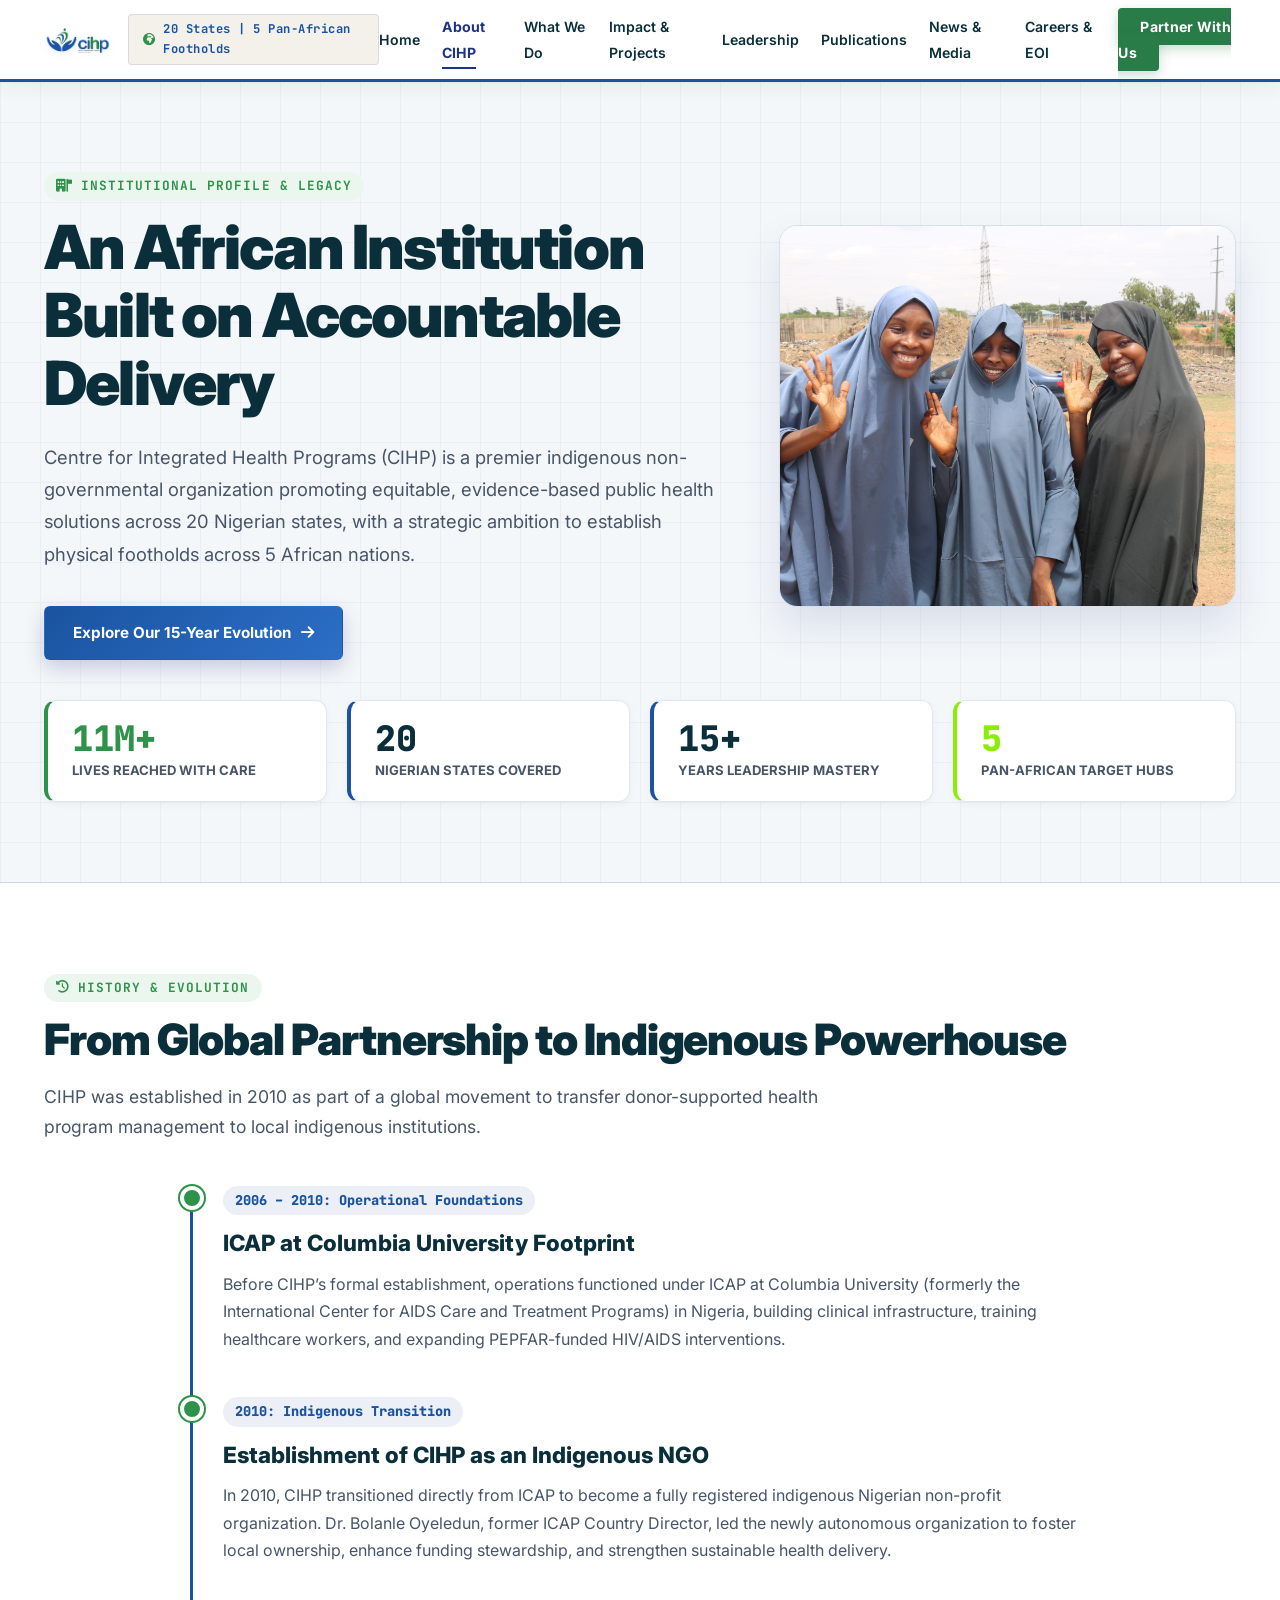
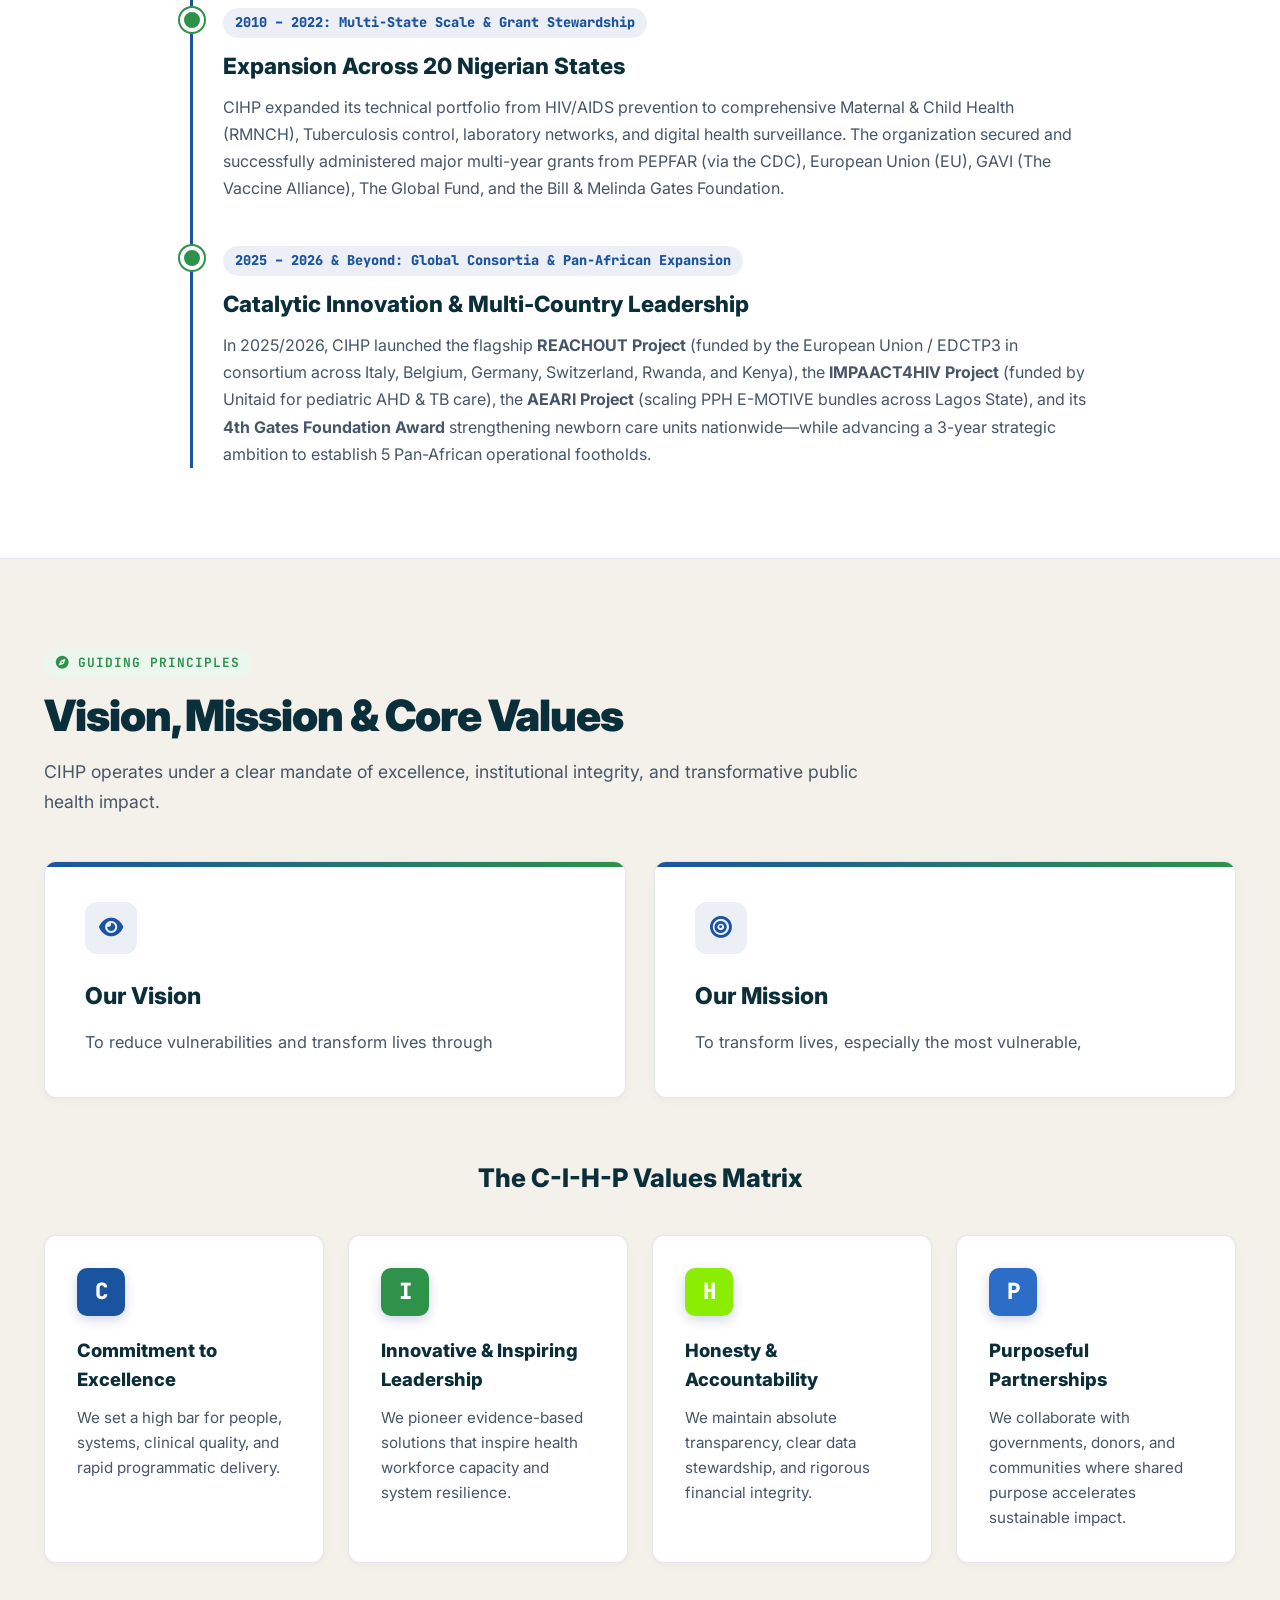
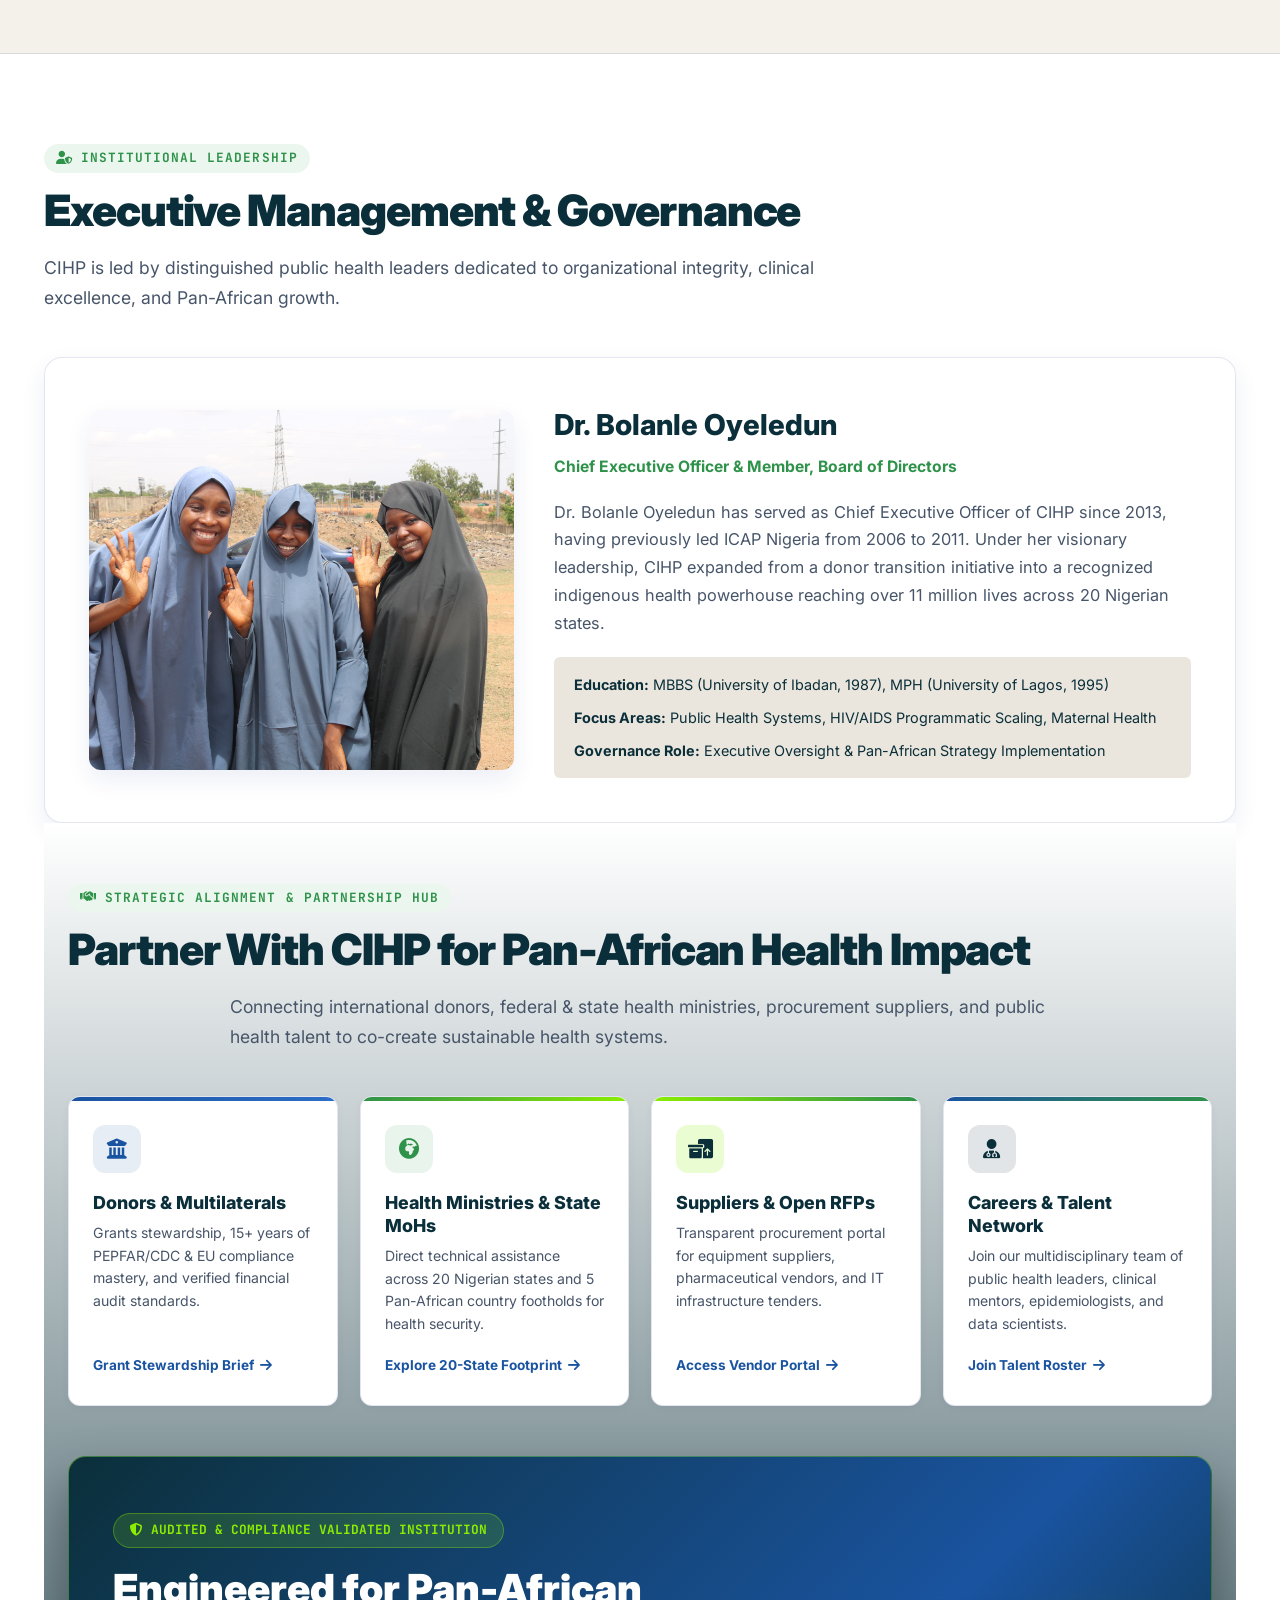
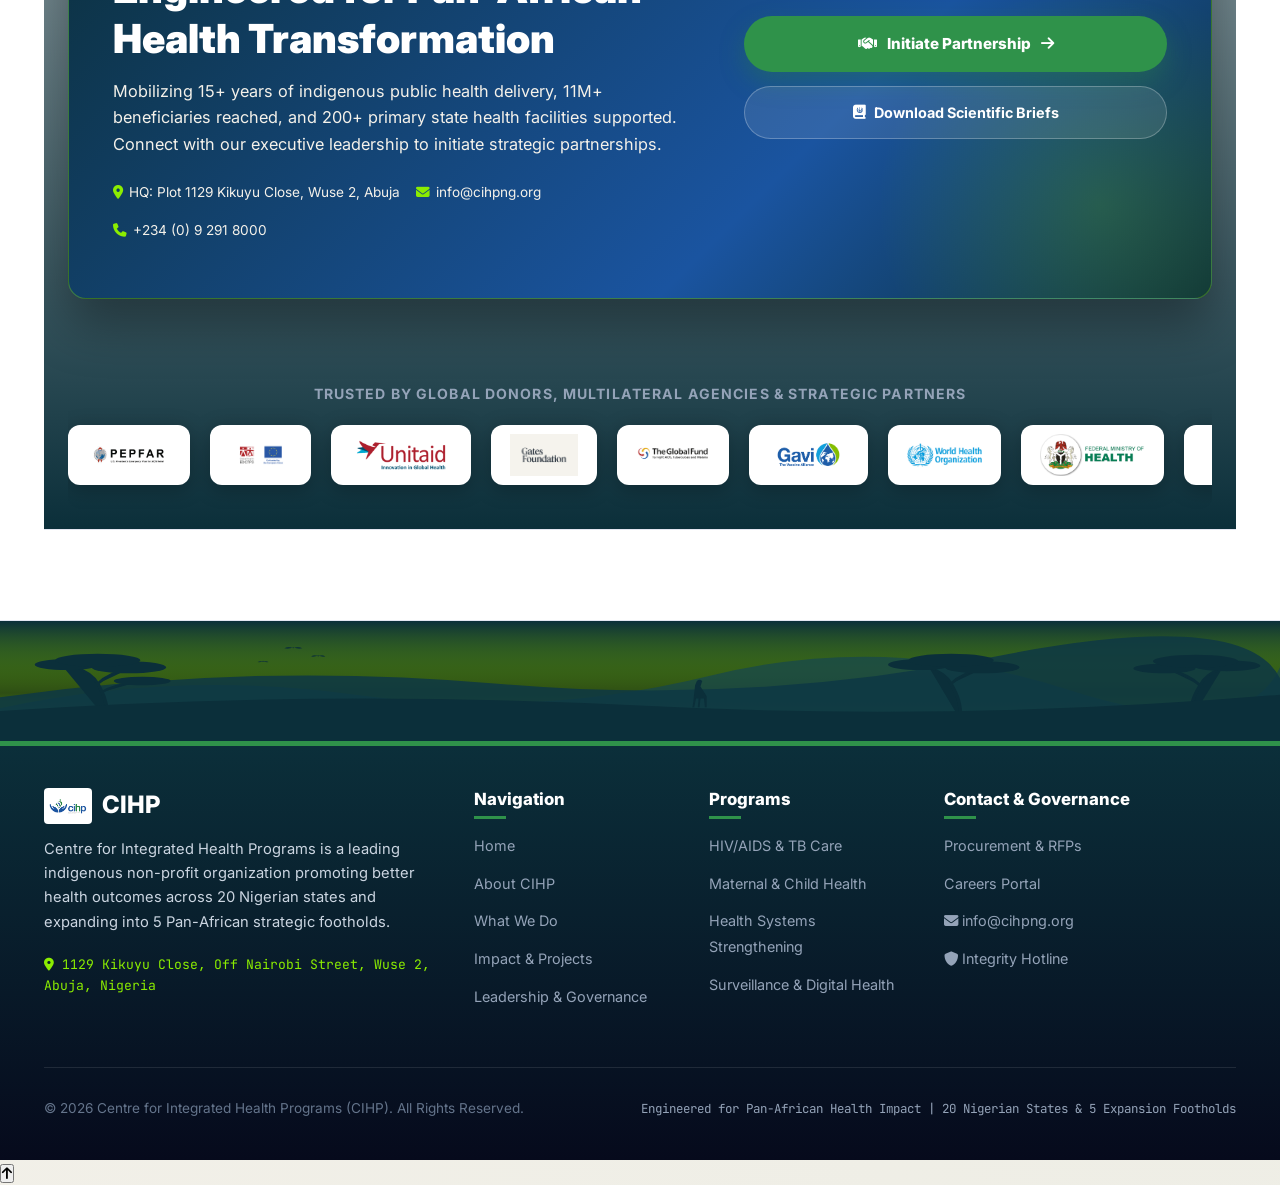
==== commit f5796fc3: "style: replace all off-palette colors across website with official CIHP brand palette" ====
--- a/about.html
+++ b/about.html
@@ -186,7 +186,7 @@
     /* Pre-Footer Strategic Gateway & Trust Hub */
     .prefooter-gateway-section {
       padding: 60px 0 20px;
-      background: linear-gradient(180deg, var(--bg-surface) 0%, #060a1c 100%);
+      background: linear-gradient(180deg, var(--bg-surface) 0%, var(--neutral-dark) 100%);
       position: relative;
       overflow: hidden;
     }
@@ -234,15 +234,15 @@
       transition: height 0.3s ease;
     }
 
-    .pillar-donor::before { background: linear-gradient(90deg, #1e3388, #2563eb); }
-    .pillar-gov::before { background: linear-gradient(90deg, #297b47, #10b981); }
-    .pillar-vendor::before { background: linear-gradient(90deg, #f59e0b, #d97706); }
-    .pillar-talent::before { background: linear-gradient(90deg, #8b5cf6, #6366f1); }
+    .pillar-donor::before { background: linear-gradient(90deg, var(--primary-blue), var(--primary-blue-light)); }
+    .pillar-gov::before { background: linear-gradient(90deg, var(--secondary-green), var(--accent-lime)); }
+    .pillar-vendor::before { background: linear-gradient(90deg, var(--accent-lime), var(--secondary-green)); }
+    .pillar-talent::before { background: linear-gradient(90deg, var(--primary-blue), var(--secondary-green)); }
 
     .partner-pillar-card:hover {
       transform: translateY(-6px);
       box-shadow: var(--shadow-lg);
-      border-color: rgba(30, 51, 136, 0.3);
+      border-color: rgba(26, 84, 160, 0.3);
     }
 
     .partner-pillar-card:hover::before {
@@ -260,10 +260,10 @@
       margin-bottom: 18px;
     }
 
-    .pillar-donor .pillar-icon-box { background: #eff6ff; color: #2563eb; }
-    .pillar-gov .pillar-icon-box { background: #ecfdf5; color: #059669; }
-    .pillar-vendor .pillar-icon-box { background: #fffbeb; color: #d97706; }
-    .pillar-talent .pillar-icon-box { background: #f5f3ff; color: #7c3aed; }
+    .pillar-donor .pillar-icon-box { background: rgba(26, 84, 160, 0.1); color: var(--primary-blue); }
+    .pillar-gov .pillar-icon-box { background: rgba(47, 146, 74, 0.1); color: var(--secondary-green); }
+    .pillar-vendor .pillar-icon-box { background: rgba(139, 237, 1, 0.18); color: var(--neutral-dark); }
+    .pillar-talent .pillar-icon-box { background: rgba(11, 47, 58, 0.12); color: var(--neutral-dark); }
 
     .pillar-title {
       font-size: 1.12rem;
@@ -298,8 +298,8 @@
 
     /* Executive Conversion Card Banner */
     .executive-conversion-card {
-      background: linear-gradient(135deg, #0b132b 0%, #1e3388 65%, #0f172a 100%);
-      border: 1px solid rgba(74, 222, 128, 0.35);
+      background: linear-gradient(135deg, var(--neutral-dark) 0%, var(--primary-blue) 65%, var(--neutral-dark) 100%);
+      border: 1px solid rgba(139, 237, 1, 0.35);
       border-radius: var(--radius-lg);
       padding: 56px 44px;
       color: #ffffff;
@@ -316,7 +316,7 @@
       right: -10%;
       width: 450px;
       height: 450px;
-      background: radial-gradient(circle, rgba(74, 222, 128, 0.18) 0%, transparent 70%);
+      background: radial-gradient(circle, rgba(139, 237, 1, 0.18) 0%, transparent 70%);
       pointer-events: none;
     }
 
@@ -340,9 +340,9 @@
       display: inline-flex;
       align-items: center;
       gap: 8px;
-      background: rgba(74, 222, 128, 0.15);
-      border: 1px solid rgba(74, 222, 128, 0.35);
-      color: #4ade80;
+      background: rgba(139, 237, 1, 0.15);
+      border: 1px solid rgba(139, 237, 1, 0.35);
+      color: var(--accent-lime);
       padding: 6px 16px;
       border-radius: 50px;
       font-size: 0.8rem;
@@ -359,7 +359,7 @@
     }
 
     .conversion-desc {
-      color: #cbd5e1;
+      color: var(--neutral-light);
       font-size: 1.02rem;
       line-height: 1.65;
       margin-bottom: 24px;
@@ -370,7 +370,7 @@
       flex-wrap: wrap;
       gap: 16px;
       font-size: 0.85rem;
-      color: #94a3b8;
+      color: var(--neutral-light);
     }
 
     .contact-chip {
@@ -380,7 +380,7 @@
     }
 
     .contact-chip i {
-      color: #4ade80;
+      color: var(--accent-lime);
     }
 
     .conversion-action-group {
@@ -550,13 +550,13 @@
       width: 100%;
       background: #ffffff;
       backdrop-filter: blur(16px);
-      border-bottom: 3px solid #1e3388;
+      border-bottom: 3px solid var(--primary-blue);
       display: flex;
       justify-content: space-between;
       align-items: center;
       padding: 14px 44px;
       z-index: 10000;
-      box-shadow: 0 4px 20px rgba(15, 23, 42, 0.06);
+      box-shadow: 0 4px 20px rgba(11, 47, 58, 0.06);
     }
 
     .brand-logo {
@@ -569,20 +569,20 @@
     .brand-logo img {
       height: 48px;
       display: block;
-      filter: drop-shadow(0 2px 4px rgba(30, 51, 136, 0.12));
+      filter: drop-shadow(0 2px 4px rgba(26, 84, 160, 0.12));
     }
 
     .presence-badge {
       display: flex;
       align-items: center;
       gap: 8px;
-      background: #f1f5f9;
-      border: 1px solid #cbd5e1;
+      background: var(--neutral-light);
+      border: 1px solid var(--border-color);
       padding: 5px 14px;
       border-radius: 4px;
       font-size: 0.76rem;
       font-weight: 700;
-      color: #1e3388;
+      color: var(--primary-blue);
       letter-spacing: 0.04em;
     }
 
@@ -594,7 +594,7 @@
     }
 
     .nav-links a {
-      color: #0f172a;
+      color: var(--text-main);
       text-decoration: none;
       font-size: 0.88rem;
       font-weight: 600;
@@ -1520,20 +1520,20 @@
       preserveAspectRatio="none" style="display: block; width: 100%; height: 120px;">
       <defs>
         <linearGradient id="savannahSky" x1="0%" y1="0%" x2="0%" y2="100%">
-          <stop offset="0%" stop-color="#060a1c" />
-          <stop offset="60%" stop-color="#d97706" stop-opacity="0.3" />
-          <stop offset="100%" stop-color="#060a1c" />
+          <stop offset="0%" stop-color="#0B2F3A" />
+          <stop offset="60%" stop-color="#8BED01" stop-opacity="0.3" />
+          <stop offset="100%" stop-color="#0B2F3A" />
         </linearGradient>
       </defs>
       <rect width="1440" height="220" fill="url(#savannahSky)" />
 
       <!-- Distant Mountain Ranges (Kilimanjaro/Savannah Ridges) -->
-      <path d="M0 160 Q 200 90 400 135 T 800 100 T 1200 125 T 1440 85 L 1440 220 L 0 220 Z" fill="#0d1538"
+      <path d="M0 160 Q 200 90 400 135 T 800 100 T 1200 125 T 1440 85 L 1440 220 L 0 220 Z" fill="#134453"
         fill-opacity="0.65" />
-      <path d="M0 140 Q 280 75 560 115 T 1120 65 T 1440 105 L 1440 220 L 0 220 Z" fill="#080d1f" fill-opacity="0.85" />
+      <path d="M0 140 Q 280 75 560 115 T 1120 65 T 1440 105 L 1440 220 L 0 220 Z" fill="#0e3845" fill-opacity="0.85" />
 
       <!-- Midground Hills, Acacia Trees & Birds -->
-      <g fill="#060a1c">
+      <g fill="#0B2F3A">
         <!-- Birds taking flight -->
         <path d="M 320 50 Q 325 45 330 50 Q 335 45 340 50 Q 335 52 330 48 Q 325 52 320 50 Z" opacity="0.9" />
         <path d="M 350 65 Q 354 61 358 65 Q 362 61 366 65 Q 362 67 358 63 Q 354 67 350 65 Z" opacity="0.9" />
@@ -1542,7 +1542,7 @@
         <!-- Acacia Tree 1 (Left Side) -->
         <path
           d="M 120 180 C 122 150 115 130 110 115 C 105 100 95 90 85 85 C 80 82 75 80 70 82 M 110 115 C 118 102 130 92 145 88 M 115 130 C 125 120 138 115 155 112"
-          stroke="#060a1c" stroke-width="4" />
+          stroke="#0B2F3A" stroke-width="4" />
         <ellipse cx="75" cy="80" rx="36" ry="10" />
         <ellipse cx="145" cy="85" rx="42" ry="11" />
         <ellipse cx="160" cy="110" rx="32" ry="8" />
@@ -1551,7 +1551,7 @@
         <!-- Acacia Tree 2 (Center-Right Side) -->
         <path
           d="M 1080 180 C 1082 150 1075 130 1070 115 C 1065 100 1055 90 1045 85 M 1070 115 C 1078 102 1090 92 1105 88"
-          stroke="#060a1c" stroke-width="4" />
+          stroke="#0B2F3A" stroke-width="4" />
         <ellipse cx="1035" cy="80" rx="36" ry="10" />
         <ellipse cx="1105" cy="85" rx="42" ry="11" />
         <ellipse cx="1070" cy="72" rx="48" ry="12" />
@@ -1559,7 +1559,7 @@
         <!-- Acacia Tree 3 (Far Right Side) -->
         <path
           d="M 1340 180 C 1338 152 1345 132 1350 118 C 1355 102 1365 92 1375 87 M 1350 118 C 1342 105 1330 95 1315 90"
-          stroke="#060a1c" stroke-width="4" />
+          stroke="#0B2F3A" stroke-width="4" />
         <ellipse cx="1380" cy="82" rx="38" ry="10" />
         <ellipse cx="1310" cy="87" rx="35" ry="9" />
         <ellipse cx="1345" cy="74" rx="48" ry="12" />
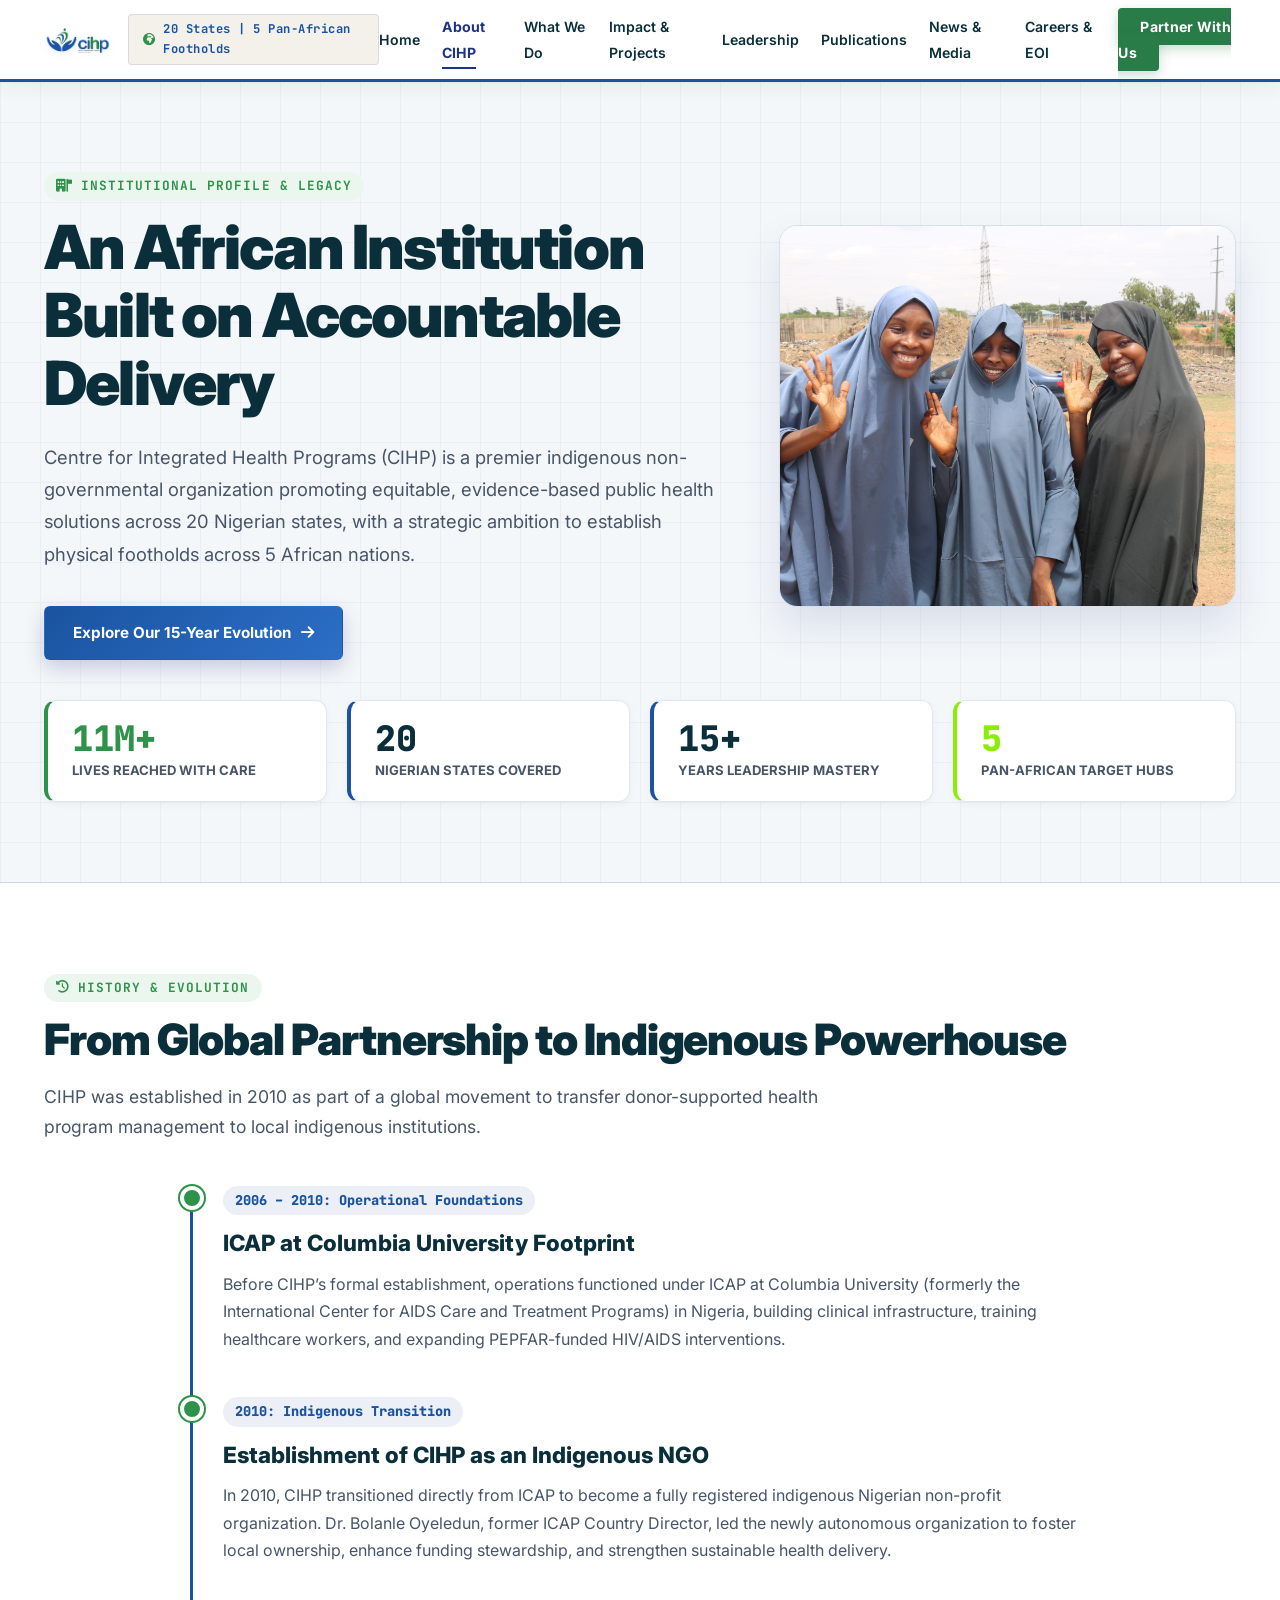
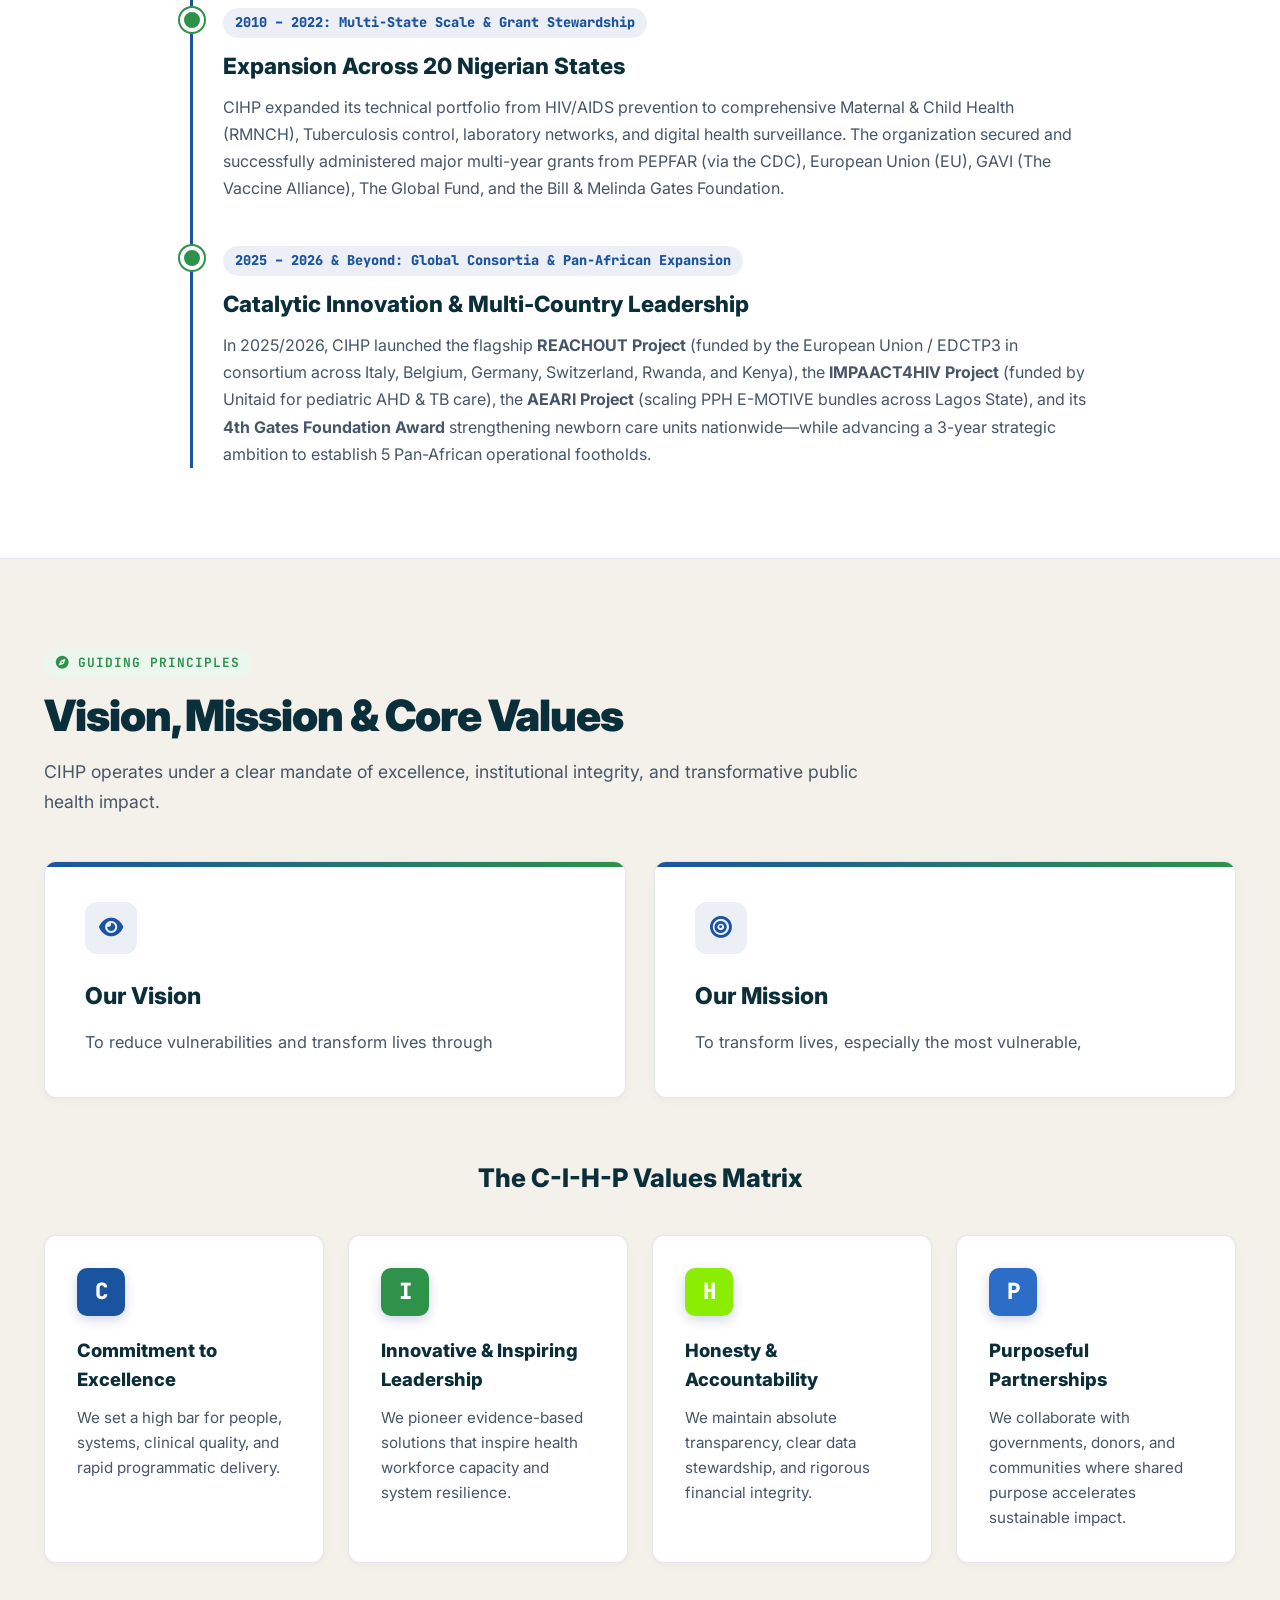
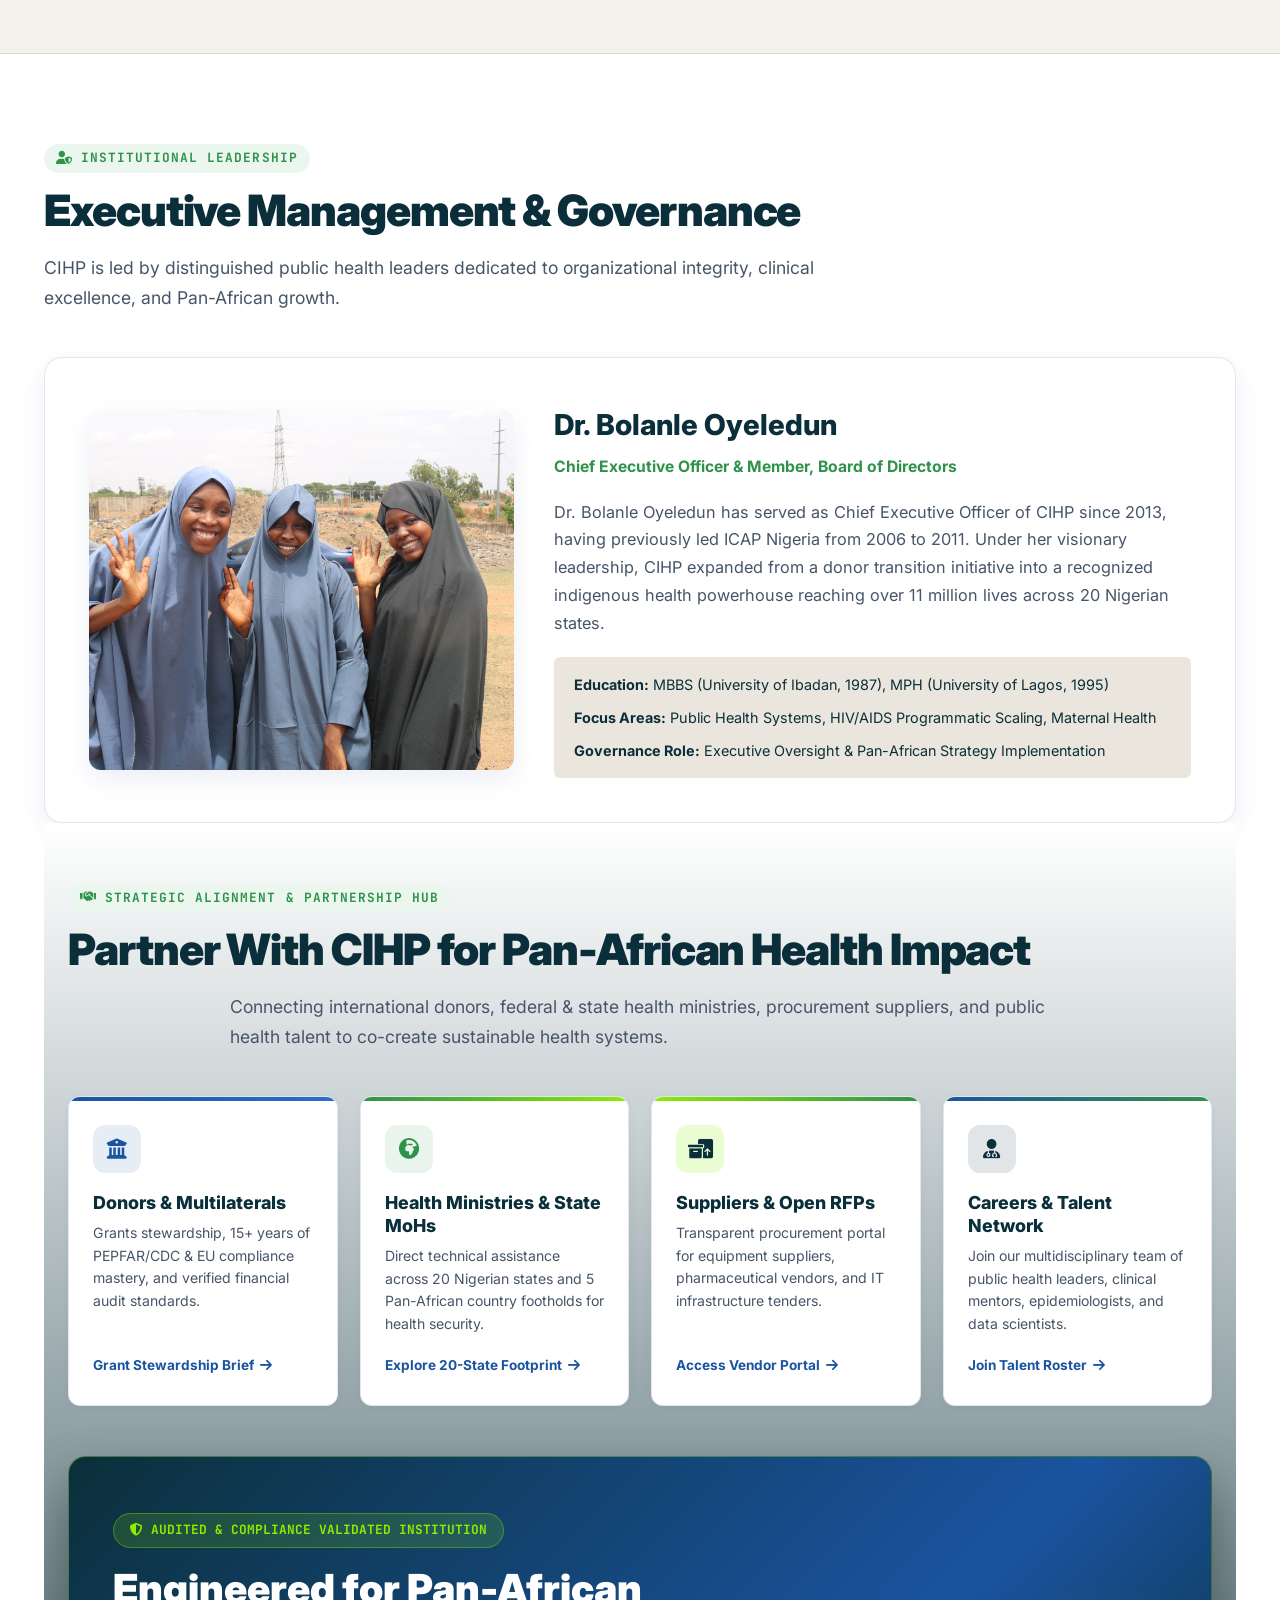
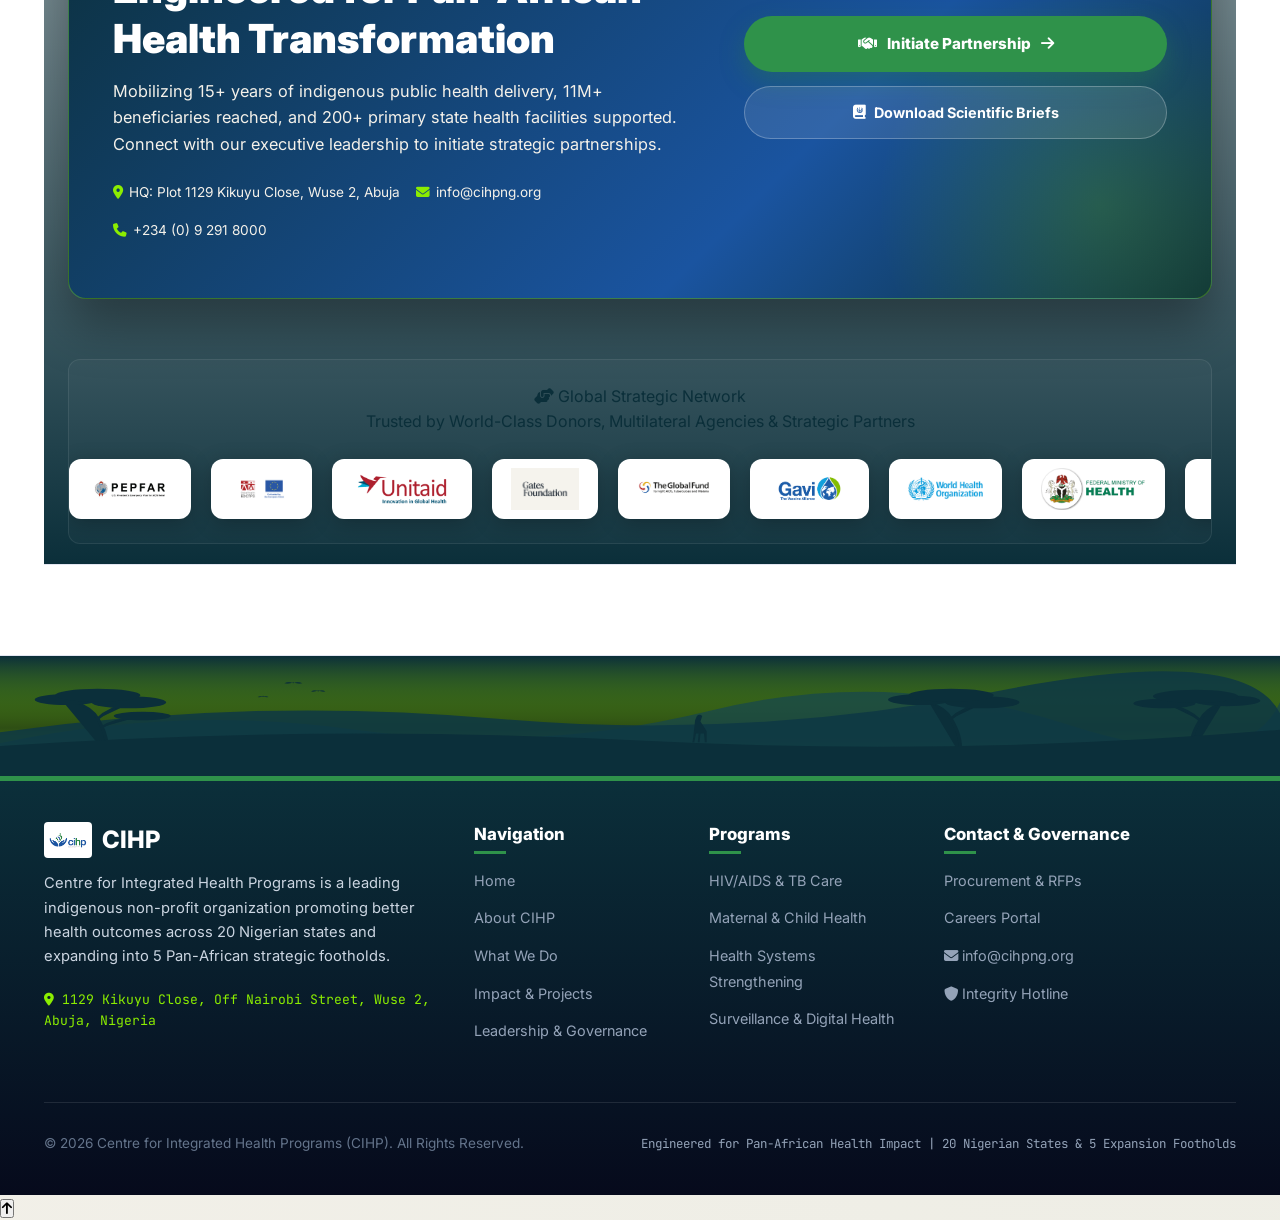
==== commit 43692249: "feat: redesign partner carousel to be stylish, uniform, and elevated across all pages" ====
--- a/about.html
+++ b/about.html
@@ -1440,70 +1440,77 @@
             </div>
           </div>
 
-          <!-- Donor & Partner Moving Marquee -->
-          <div class="partner-marquee-container" style="background: transparent; border: none;">
-            <div class="partner-marquee-header" style="margin-bottom: 20px;">
-              <h4 style="color: #94a3b8; font-size: 0.88rem; text-transform: uppercase; letter-spacing: 0.08em; font-weight: 700;">
-                Trusted by Global Donors, Multilateral Agencies & Strategic Partners
-              </h4>
+          <!-- Donor & Partner Moving Marquee Carousel -->
+          <div class="partner-marquee-container">
+            <div class="partner-marquee-header">
+              <div class="partner-marquee-badge">
+                <i class="fa-solid fa-handshake-angle"></i> Global Strategic Network
+              </div>
+              <p class="partner-marquee-title">
+                Trusted by World-Class Donors, Multilateral Agencies & Strategic Partners
+              </p>
             </div>
 
             <div class="partner-marquee-track">
               <!-- Set 1 -->
-              <div class="partner-logo-card">
+              <div class="partner-logo-card" title="PEPFAR">
                 <img src="img/partners/pepfar.jfif" alt="PEPFAR Logo" />
               </div>
-              <div class="partner-logo-card">
+              <div class="partner-logo-card" title="European Union">
                 <img src="img/partners/European Union.png" alt="European Union Logo" />
               </div>
-              <div class="partner-logo-card">
+              <div class="partner-logo-card" title="Unitaid">
                 <img src="img/partners/unitaid.png" alt="Unitaid Logo" />
               </div>
-              <div class="partner-logo-card">
+              <div class="partner-logo-card" title="Bill & Melinda Gates Foundation">
                 <img src="img/partners/gate foundation.png" alt="Bill & Melinda Gates Foundation Logo" />
               </div>
-              <div class="partner-logo-card">
-                <img src="img/partners/The-Global-Fund-Fighting-against-AIDS-tuberculosis-and-malaria.png" alt="The Global Fund Logo" />
-              </div>
-              <div class="partner-logo-card">
+              <div class="partner-logo-card" title="The Global Fund">
+                <img src="img/partners/The-Global-Fund-Fighting-against-AIDS-tuberculosis-and-malaria.png"
+                  alt="The Global Fund Logo" />
+              </div>
+              <div class="partner-logo-card" title="GAVI Vaccine Alliance">
                 <img src="img/partners/gavi.png" alt="GAVI Vaccine Alliance Logo" />
               </div>
-              <div class="partner-logo-card">
+              <div class="partner-logo-card" title="World Health Organization">
                 <img src="img/partners/who.png" alt="World Health Organization Logo" />
               </div>
-              <div class="partner-logo-card">
-                <img src="img/partners/federal ministry of health.png" alt="Federal Ministry of Health Nigeria Logo" />
-              </div>
-              <div class="partner-logo-card">
+              <div class="partner-logo-card" title="Federal Ministry of Health Nigeria">
+                <img src="img/partners/federal ministry of health.png"
+                  alt="Federal Ministry of Health Nigeria Logo" />
+              </div>
+              <div class="partner-logo-card" title="NACA Nigeria">
                 <img src="img/partners/NACA.jpg" alt="NACA Logo" />
               </div>
 
-              <!-- Set 2 (Duplicate for Loop) -->
-              <div class="partner-logo-card">
+              <!-- Set 2 (Duplicate for Seamless Loop) -->
+              <div class="partner-logo-card" title="PEPFAR">
                 <img src="img/partners/pepfar.jfif" alt="PEPFAR Logo" />
               </div>
-              <div class="partner-logo-card">
+              <div class="partner-logo-card" title="European Union">
                 <img src="img/partners/European Union.png" alt="European Union Logo" />
               </div>
-              <div class="partner-logo-card">
+              <div class="partner-logo-card" title="Unitaid">
                 <img src="img/partners/unitaid.png" alt="Unitaid Logo" />
               </div>
-              <div class="partner-logo-card">
+              <div class="partner-logo-card" title="Bill & Melinda Gates Foundation">
                 <img src="img/partners/gate foundation.png" alt="Bill & Melinda Gates Foundation Logo" />
               </div>
-              <div class="partner-logo-card">
-                <img src="img/partners/The-Global-Fund-Fighting-against-AIDS-tuberculosis-and-malaria.png" alt="The Global Fund Logo" />
-              </div>
-              <div class="partner-logo-card">
+              <div class="partner-logo-card" title="The Global Fund">
+                <img src="img/partners/The-Global-Fund-Fighting-against-AIDS-tuberculosis-and-malaria.png"
+                  alt="The Global Fund Logo" />
+              </div>
+              <div class="partner-logo-card" title="GAVI Vaccine Alliance">
                 <img src="img/partners/gavi.png" alt="GAVI Vaccine Alliance Logo" />
               </div>
-              <div class="partner-logo-card">
+              <div class="partner-logo-card" title="World Health Organization">
                 <img src="img/partners/who.png" alt="World Health Organization Logo" />
               </div>
-              <div class="partner-logo-card">
-                <img src="img/partners/federal ministry of health.png" alt="Federal Ministry of Health Nigeria Logo" />
-              </div>
-              <div class="partner-logo-card">
+              <div class="partner-logo-card" title="Federal Ministry of Health Nigeria">
+                <img src="img/partners/federal ministry of health.png"
+                  alt="Federal Ministry of Health Nigeria Logo" />
+              </div>
+              <div class="partner-logo-card" title="NACA Nigeria">
                 <img src="img/partners/NACA.jpg" alt="NACA Logo" />
               </div>
             </div>
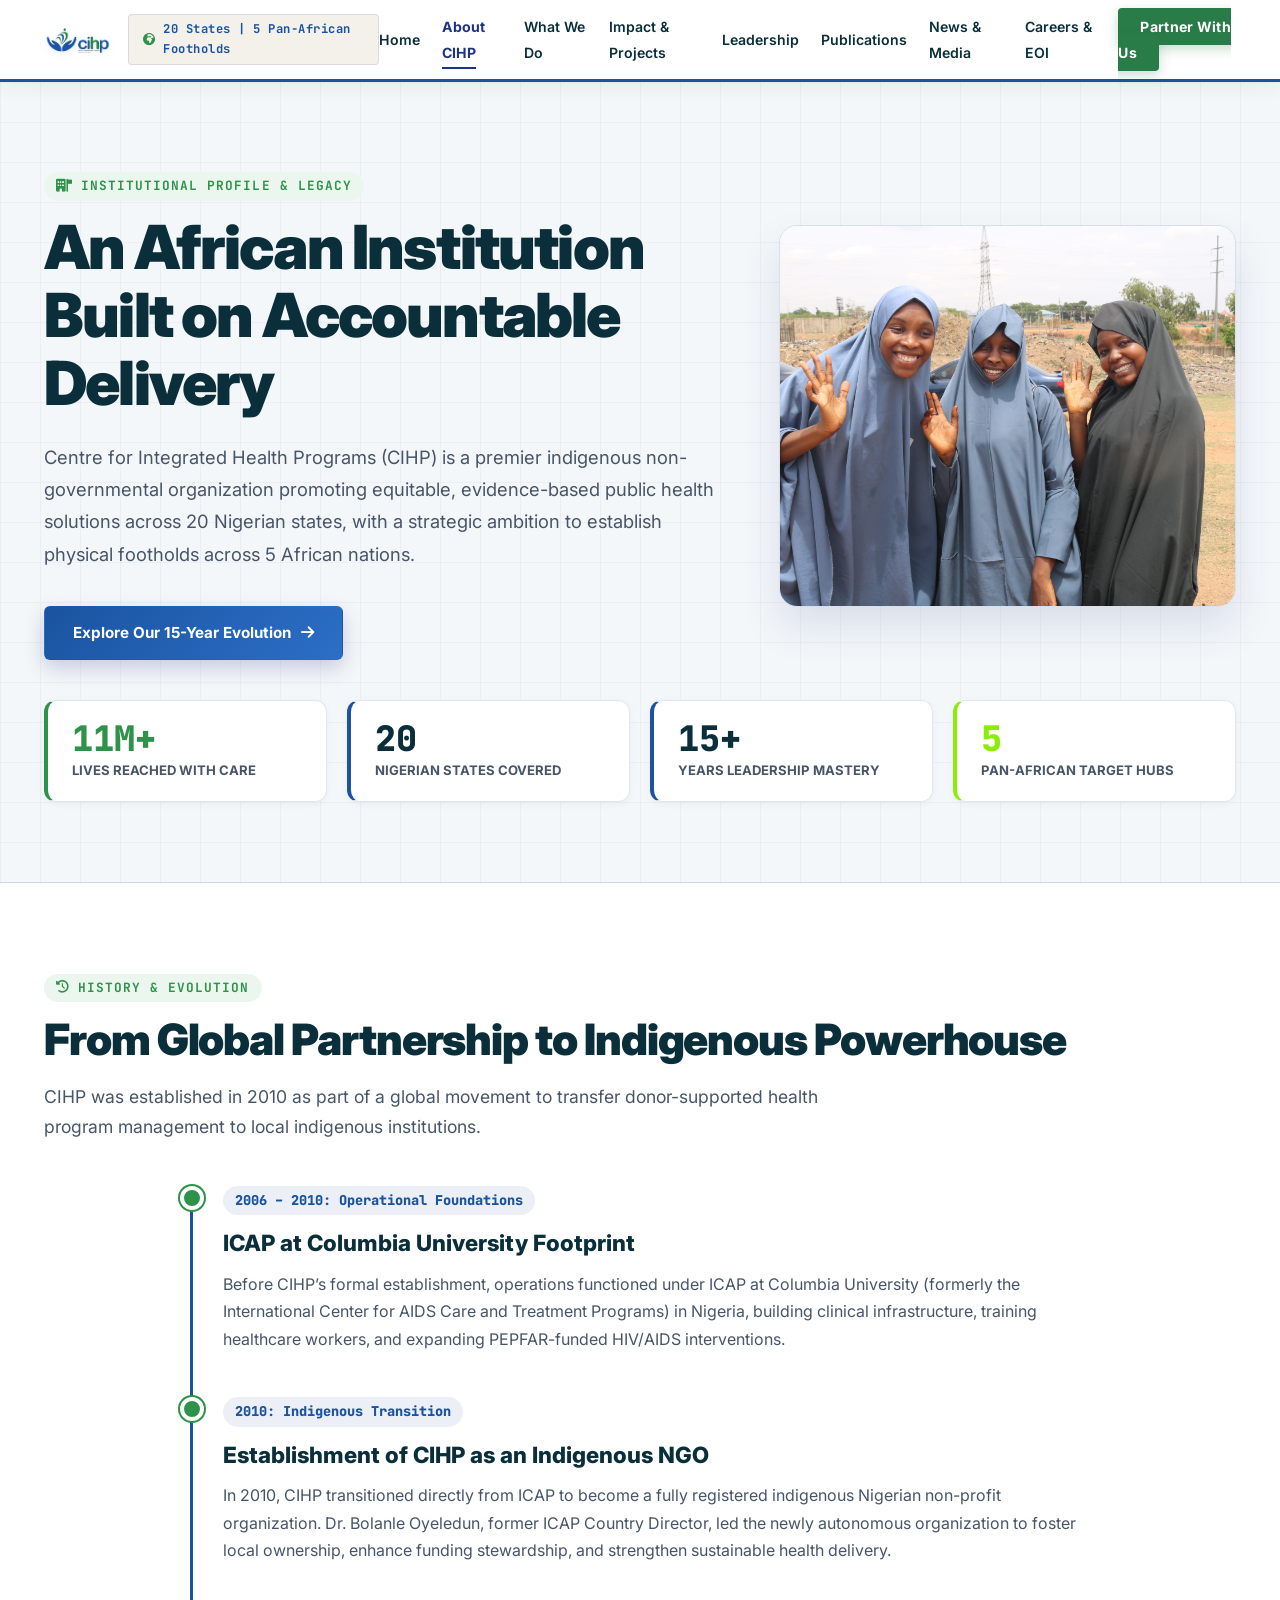
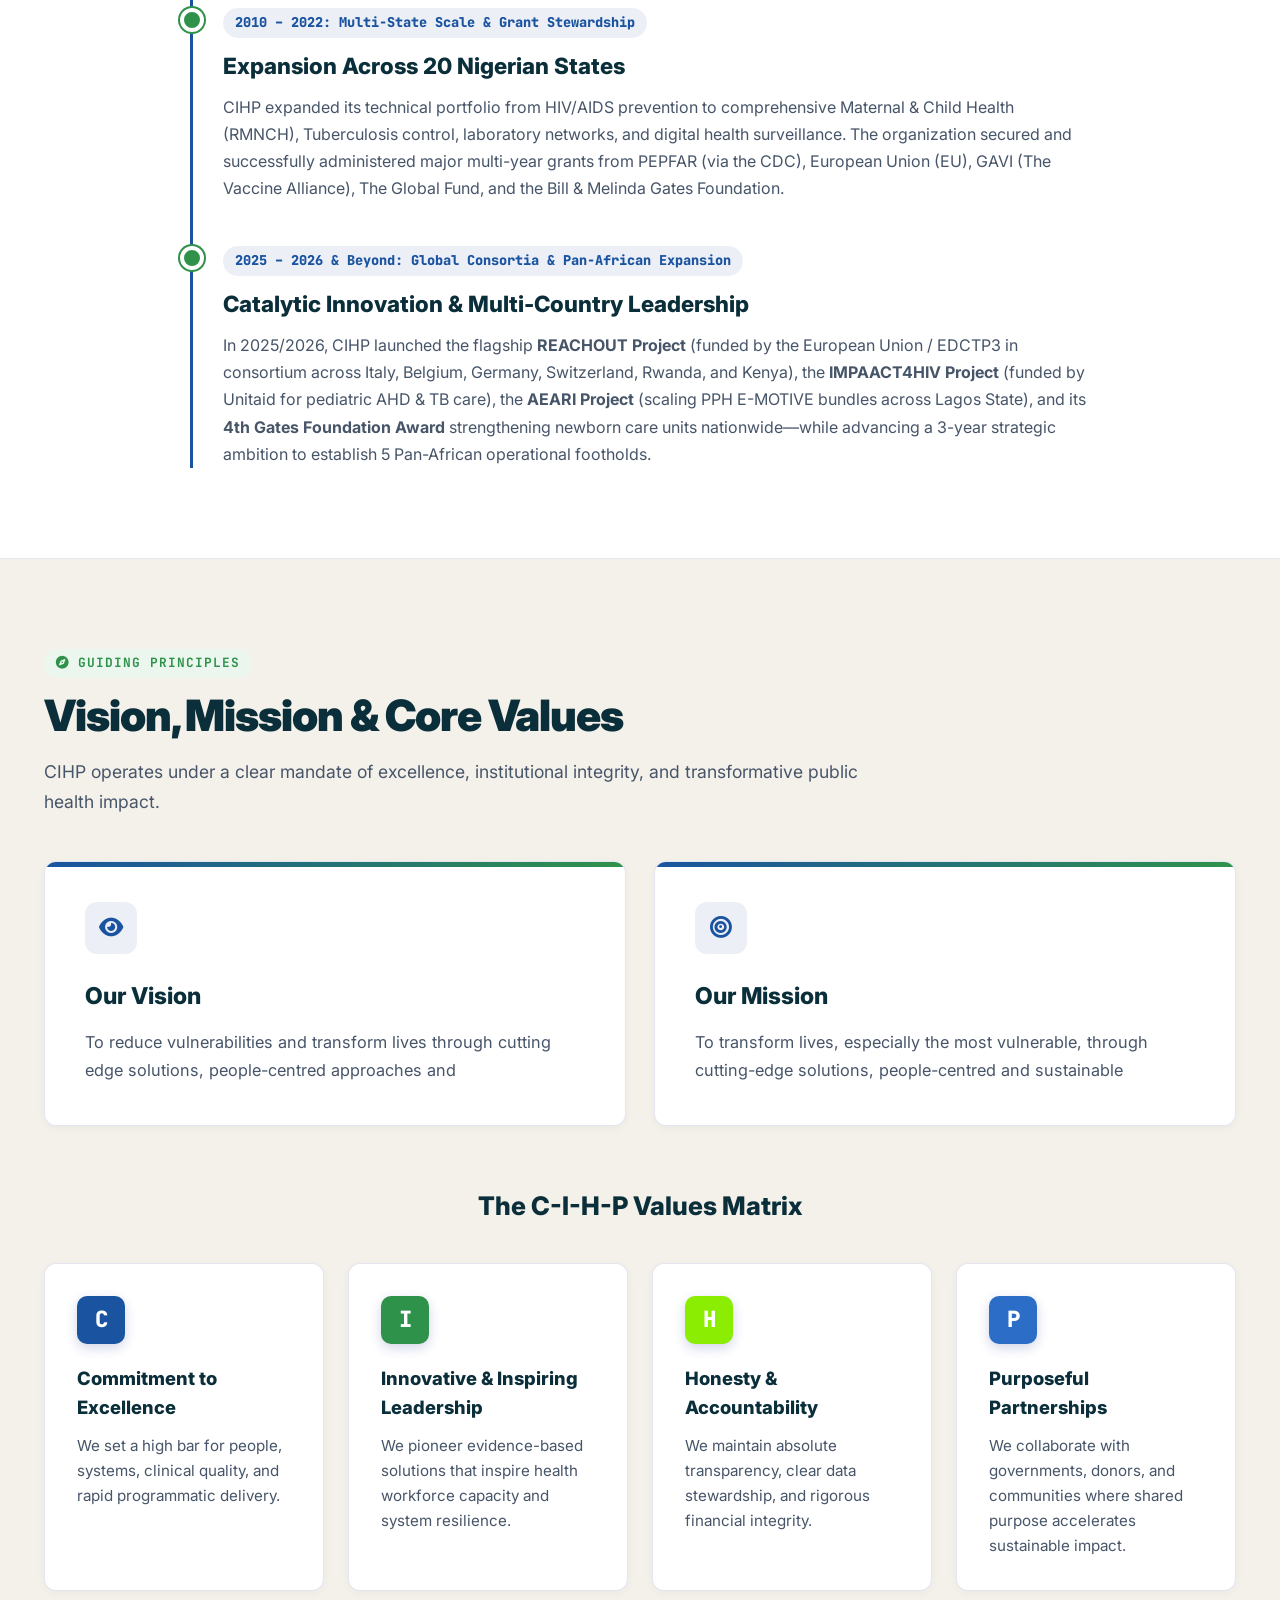
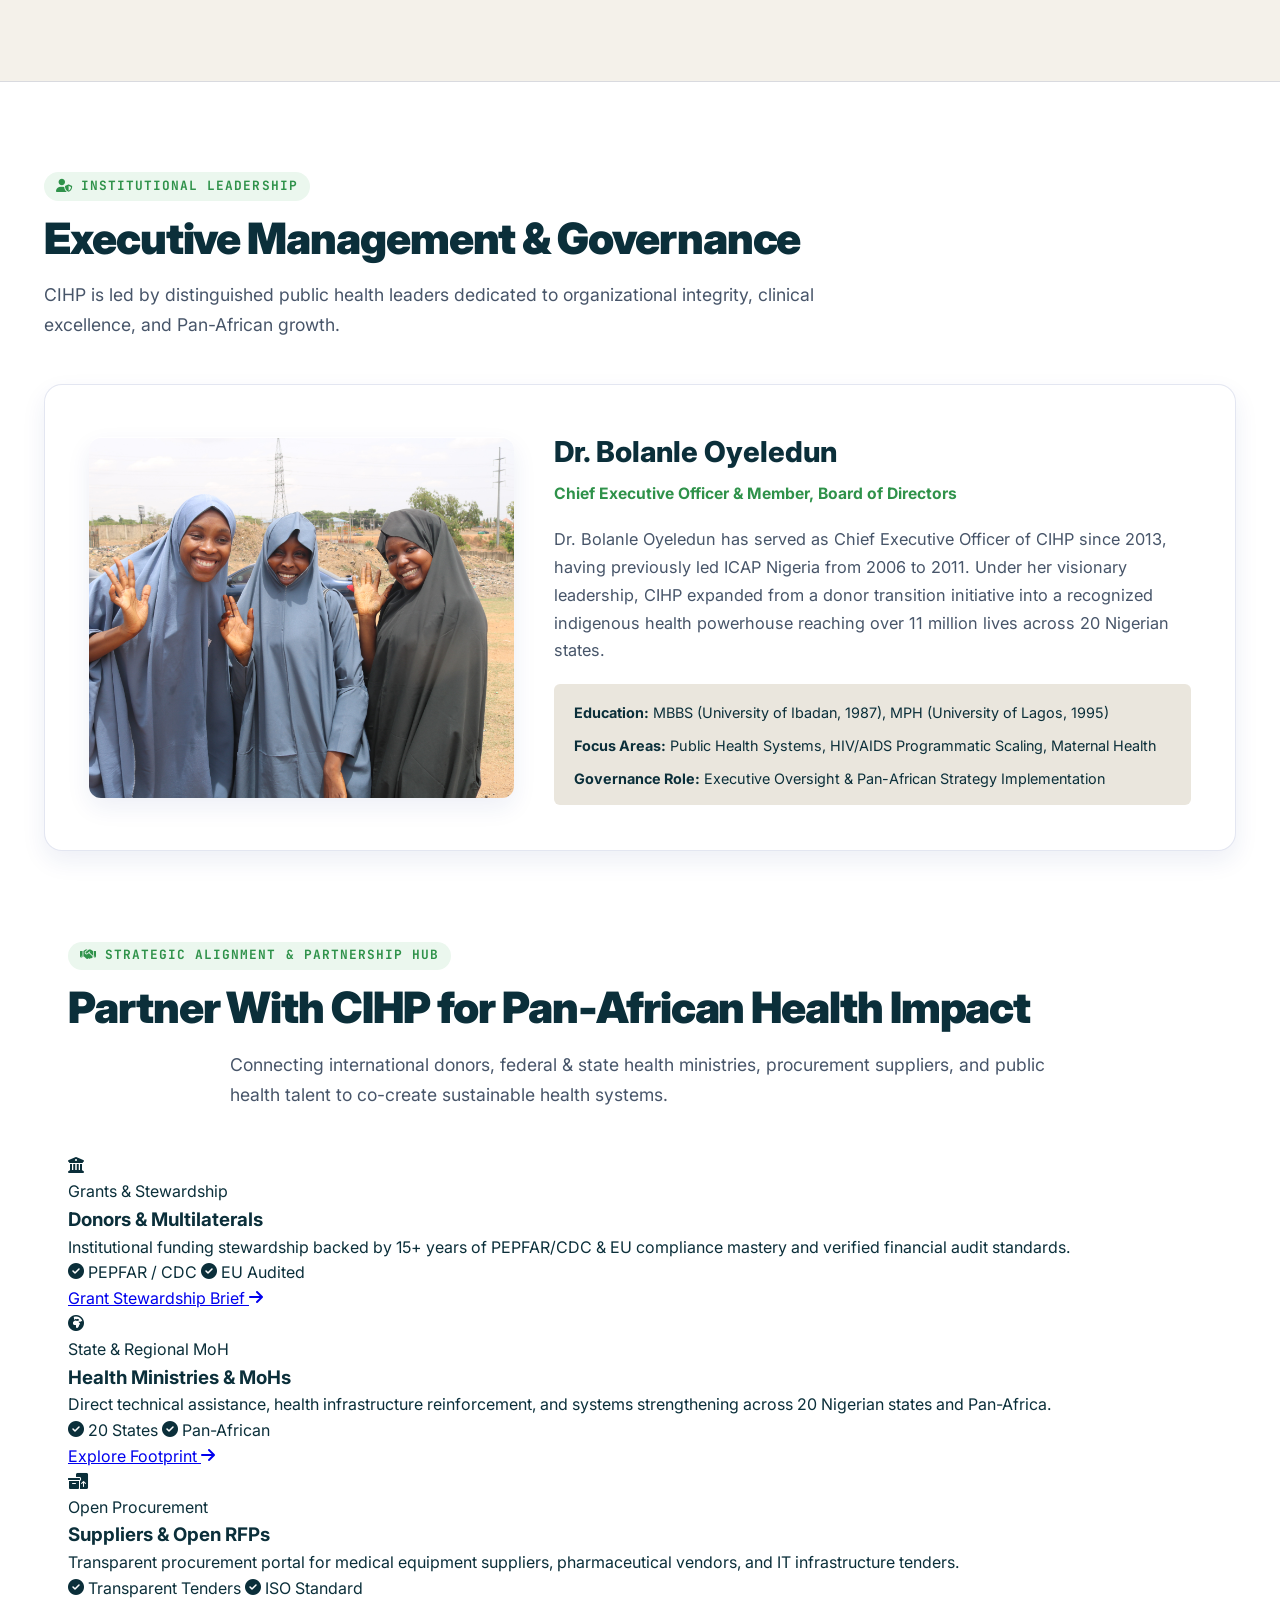
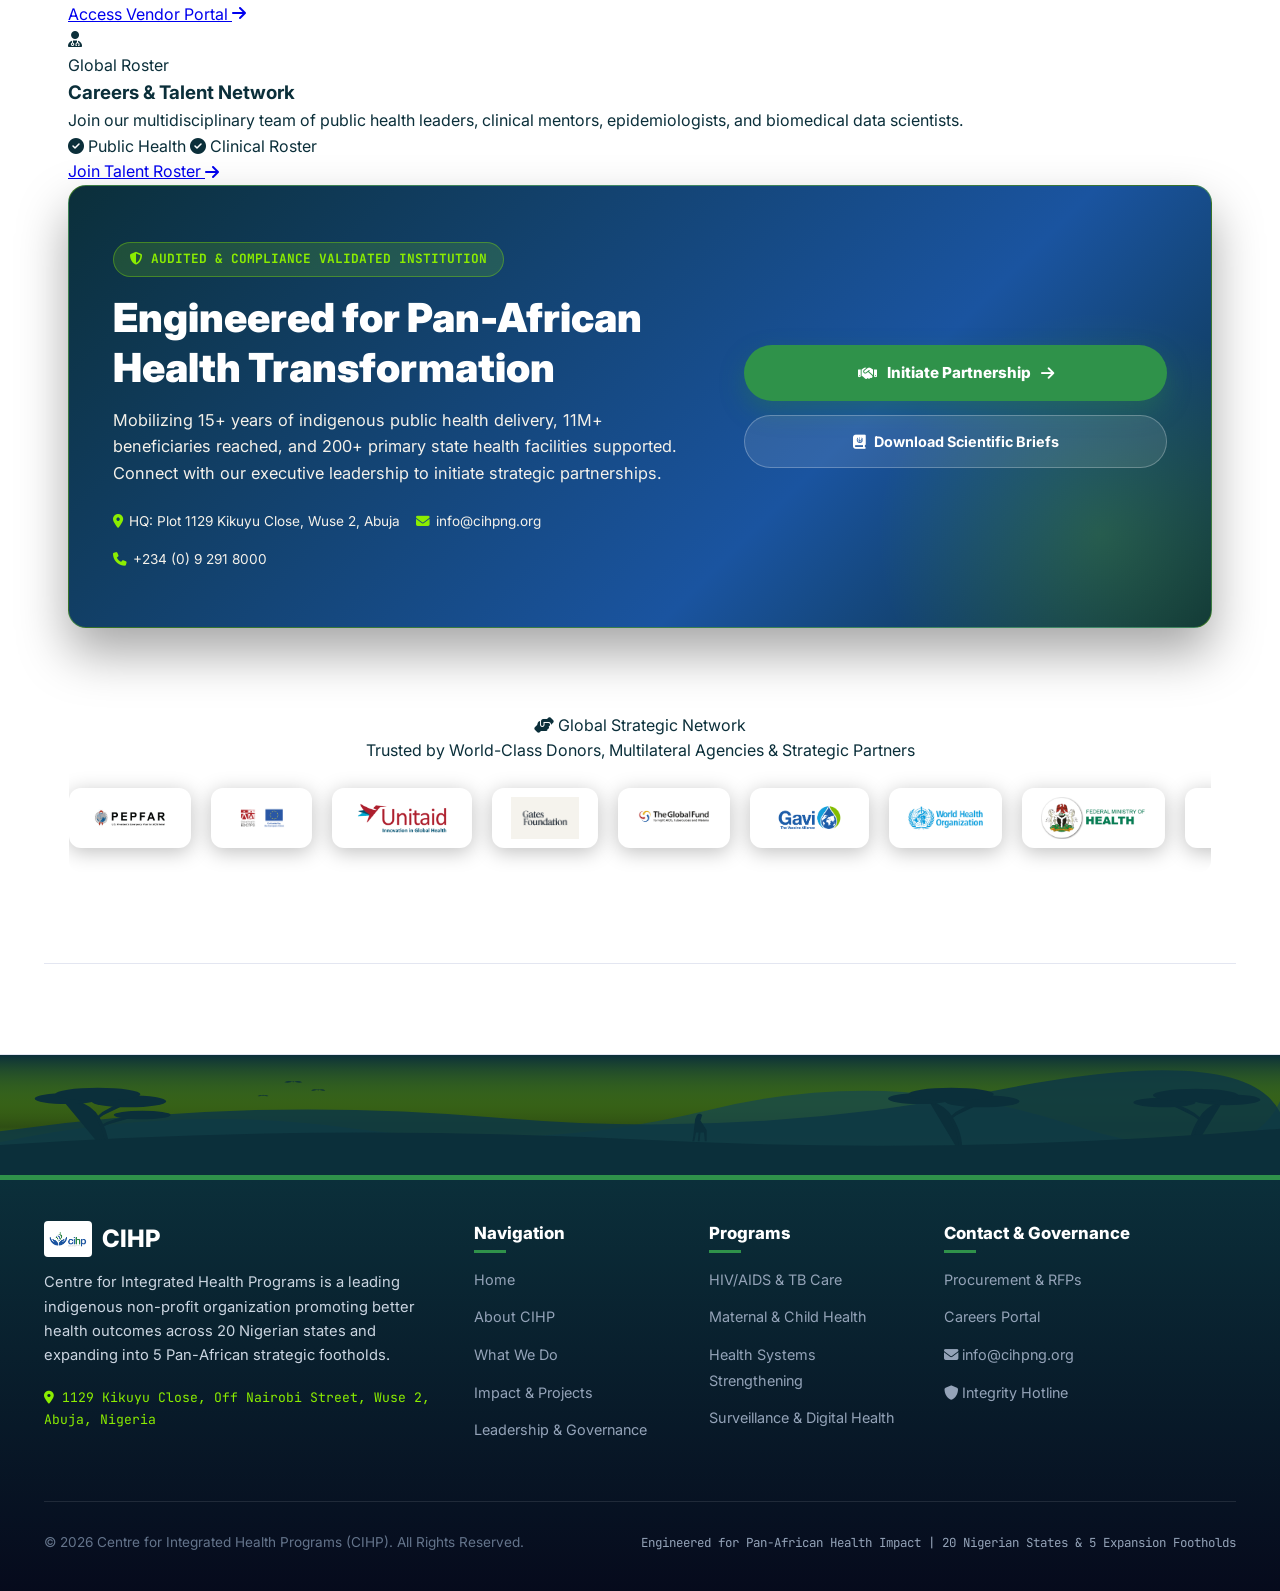
==== commit 59f5f0da: "feat: redesign Strategic Alignment & Partnership Hub with premium glass cards, glowing icons, featur" ====
--- a/about.html
+++ b/about.html
@@ -183,118 +183,7 @@
 
 
 
-    /* Pre-Footer Strategic Gateway & Trust Hub */
-    .prefooter-gateway-section {
-      padding: 60px 0 20px;
-      background: linear-gradient(180deg, var(--bg-surface) 0%, var(--neutral-dark) 100%);
-      position: relative;
-      overflow: hidden;
-    }
-
-    .partner-pillars-grid {
-      display: grid;
-      grid-template-columns: repeat(4, 1fr);
-      gap: 22px;
-      margin: 40px 0 50px;
-    }
-
-    @media (max-width: 1024px) {
-      .partner-pillars-grid {
-        grid-template-columns: repeat(2, 1fr);
-      }
-    }
-
-    @media (max-width: 640px) {
-      .partner-pillars-grid {
-        grid-template-columns: 1fr;
-      }
-    }
-
-    .partner-pillar-card {
-      background: #ffffff;
-      border: 1px solid var(--border-color);
-      border-radius: var(--radius-md);
-      padding: 28px 24px;
-      display: flex;
-      flex-direction: column;
-      justify-content: space-between;
-      box-shadow: var(--shadow-sm);
-      transition: all 0.3s ease;
-      position: relative;
-      overflow: hidden;
-    }
-
-    .partner-pillar-card::before {
-      content: '';
-      position: absolute;
-      top: 0;
-      left: 0;
-      width: 100%;
-      height: 4px;
-      transition: height 0.3s ease;
-    }
-
-    .pillar-donor::before { background: linear-gradient(90deg, var(--primary-blue), var(--primary-blue-light)); }
-    .pillar-gov::before { background: linear-gradient(90deg, var(--secondary-green), var(--accent-lime)); }
-    .pillar-vendor::before { background: linear-gradient(90deg, var(--accent-lime), var(--secondary-green)); }
-    .pillar-talent::before { background: linear-gradient(90deg, var(--primary-blue), var(--secondary-green)); }
-
-    .partner-pillar-card:hover {
-      transform: translateY(-6px);
-      box-shadow: var(--shadow-lg);
-      border-color: rgba(26, 84, 160, 0.3);
-    }
-
-    .partner-pillar-card:hover::before {
-      height: 6px;
-    }
-
-    .pillar-icon-box {
-      width: 48px;
-      height: 48px;
-      border-radius: 12px;
-      display: flex;
-      align-items: center;
-      justify-content: center;
-      font-size: 1.25rem;
-      margin-bottom: 18px;
-    }
-
-    .pillar-donor .pillar-icon-box { background: rgba(26, 84, 160, 0.1); color: var(--primary-blue); }
-    .pillar-gov .pillar-icon-box { background: rgba(47, 146, 74, 0.1); color: var(--secondary-green); }
-    .pillar-vendor .pillar-icon-box { background: rgba(139, 237, 1, 0.18); color: var(--neutral-dark); }
-    .pillar-talent .pillar-icon-box { background: rgba(11, 47, 58, 0.12); color: var(--neutral-dark); }
-
-    .pillar-title {
-      font-size: 1.12rem;
-      font-weight: 800;
-      color: var(--primary-blue-dark);
-      margin-bottom: 8px;
-      line-height: 1.3;
-    }
-
-    .pillar-desc {
-      font-size: 0.88rem;
-      color: var(--text-muted);
-      line-height: 1.6;
-      margin-bottom: 20px;
-    }
-
-    .pillar-action-btn {
-      color: var(--primary-blue);
-      text-decoration: none;
-      font-weight: 700;
-      font-size: 0.85rem;
-      display: inline-flex;
-      align-items: center;
-      gap: 6px;
-      transition: gap 0.2s ease, color 0.2s ease;
-    }
-
-    .pillar-action-btn:hover {
-      gap: 10px;
-      color: var(--secondary-green);
-    }
+
 
     /* Executive Conversion Card Banner */
     .executive-conversion-card {
@@ -1362,9 +1251,16 @@
             <!-- Pillar 1: Donors -->
             <div class="partner-pillar-card pillar-donor" data-aos="fade-up" data-aos-delay="100">
               <div>
-                <div class="pillar-icon-box"><i class="fa-solid fa-building-columns"></i></div>
+                <div class="pillar-card-header">
+                  <div class="pillar-icon-box"><i class="fa-solid fa-building-columns"></i></div>
+                  <span class="pillar-badge">Grants & Stewardship</span>
+                </div>
                 <h3 class="pillar-title">Donors & Multilaterals</h3>
-                <p class="pillar-desc">Grants stewardship, 15+ years of PEPFAR/CDC & EU compliance mastery, and verified financial audit standards.</p>
+                <p class="pillar-desc">Institutional funding stewardship backed by 15+ years of PEPFAR/CDC & EU compliance mastery and verified financial audit standards.</p>
+                <div class="pillar-chips">
+                  <span class="pillar-chip"><i class="fa-solid fa-check-circle"></i> PEPFAR / CDC</span>
+                  <span class="pillar-chip"><i class="fa-solid fa-check-circle"></i> EU Audited</span>
+                </div>
               </div>
               <a href="contact.html" class="pillar-action-btn">
                 <span>Grant Stewardship Brief</span> <i class="fa-solid fa-arrow-right"></i>
@@ -1374,21 +1270,35 @@
             <!-- Pillar 2: Health Ministries -->
             <div class="partner-pillar-card pillar-gov" data-aos="fade-up" data-aos-delay="200">
               <div>
-                <div class="pillar-icon-box"><i class="fa-solid fa-earth-africa"></i></div>
-                <h3 class="pillar-title">Health Ministries & State MoHs</h3>
-                <p class="pillar-desc">Direct technical assistance across 20 Nigerian states and 5 Pan-African country footholds for health security.</p>
+                <div class="pillar-card-header">
+                  <div class="pillar-icon-box"><i class="fa-solid fa-earth-africa"></i></div>
+                  <span class="pillar-badge">State & Regional MoH</span>
+                </div>
+                <h3 class="pillar-title">Health Ministries & MoHs</h3>
+                <p class="pillar-desc">Direct technical assistance, health infrastructure reinforcement, and systems strengthening across 20 Nigerian states and Pan-Africa.</p>
+                <div class="pillar-chips">
+                  <span class="pillar-chip"><i class="fa-solid fa-check-circle"></i> 20 States</span>
+                  <span class="pillar-chip"><i class="fa-solid fa-check-circle"></i> Pan-African</span>
+                </div>
               </div>
               <a href="about.html#footprint" class="pillar-action-btn">
-                <span>Explore 20-State Footprint</span> <i class="fa-solid fa-arrow-right"></i>
+                <span>Explore Footprint</span> <i class="fa-solid fa-arrow-right"></i>
               </a>
             </div>
 
             <!-- Pillar 3: Procurement & Vendors -->
             <div class="partner-pillar-card pillar-vendor" data-aos="fade-up" data-aos-delay="300">
               <div>
-                <div class="pillar-icon-box"><i class="fa-solid fa-boxes-packing"></i></div>
+                <div class="pillar-card-header">
+                  <div class="pillar-icon-box"><i class="fa-solid fa-boxes-packing"></i></div>
+                  <span class="pillar-badge">Open Procurement</span>
+                </div>
                 <h3 class="pillar-title">Suppliers & Open RFPs</h3>
-                <p class="pillar-desc">Transparent procurement portal for equipment suppliers, pharmaceutical vendors, and IT infrastructure tenders.</p>
+                <p class="pillar-desc">Transparent procurement portal for medical equipment suppliers, pharmaceutical vendors, and IT infrastructure tenders.</p>
+                <div class="pillar-chips">
+                  <span class="pillar-chip"><i class="fa-solid fa-check-circle"></i> Transparent Tenders</span>
+                  <span class="pillar-chip"><i class="fa-solid fa-check-circle"></i> ISO Standard</span>
+                </div>
               </div>
               <a href="contact.html" class="pillar-action-btn">
                 <span>Access Vendor Portal</span> <i class="fa-solid fa-arrow-right"></i>
@@ -1398,9 +1308,16 @@
             <!-- Pillar 4: Talent Network -->
             <div class="partner-pillar-card pillar-talent" data-aos="fade-up" data-aos-delay="400">
               <div>
-                <div class="pillar-icon-box"><i class="fa-solid fa-user-doctor"></i></div>
+                <div class="pillar-card-header">
+                  <div class="pillar-icon-box"><i class="fa-solid fa-user-doctor"></i></div>
+                  <span class="pillar-badge">Global Roster</span>
+                </div>
                 <h3 class="pillar-title">Careers & Talent Network</h3>
-                <p class="pillar-desc">Join our multidisciplinary team of public health leaders, clinical mentors, epidemiologists, and data scientists.</p>
+                <p class="pillar-desc">Join our multidisciplinary team of public health leaders, clinical mentors, epidemiologists, and biomedical data scientists.</p>
+                <div class="pillar-chips">
+                  <span class="pillar-chip"><i class="fa-solid fa-check-circle"></i> Public Health</span>
+                  <span class="pillar-chip"><i class="fa-solid fa-check-circle"></i> Clinical Roster</span>
+                </div>
               </div>
               <a href="careers.html" class="pillar-action-btn">
                 <span>Join Talent Roster</span> <i class="fa-solid fa-arrow-right"></i>
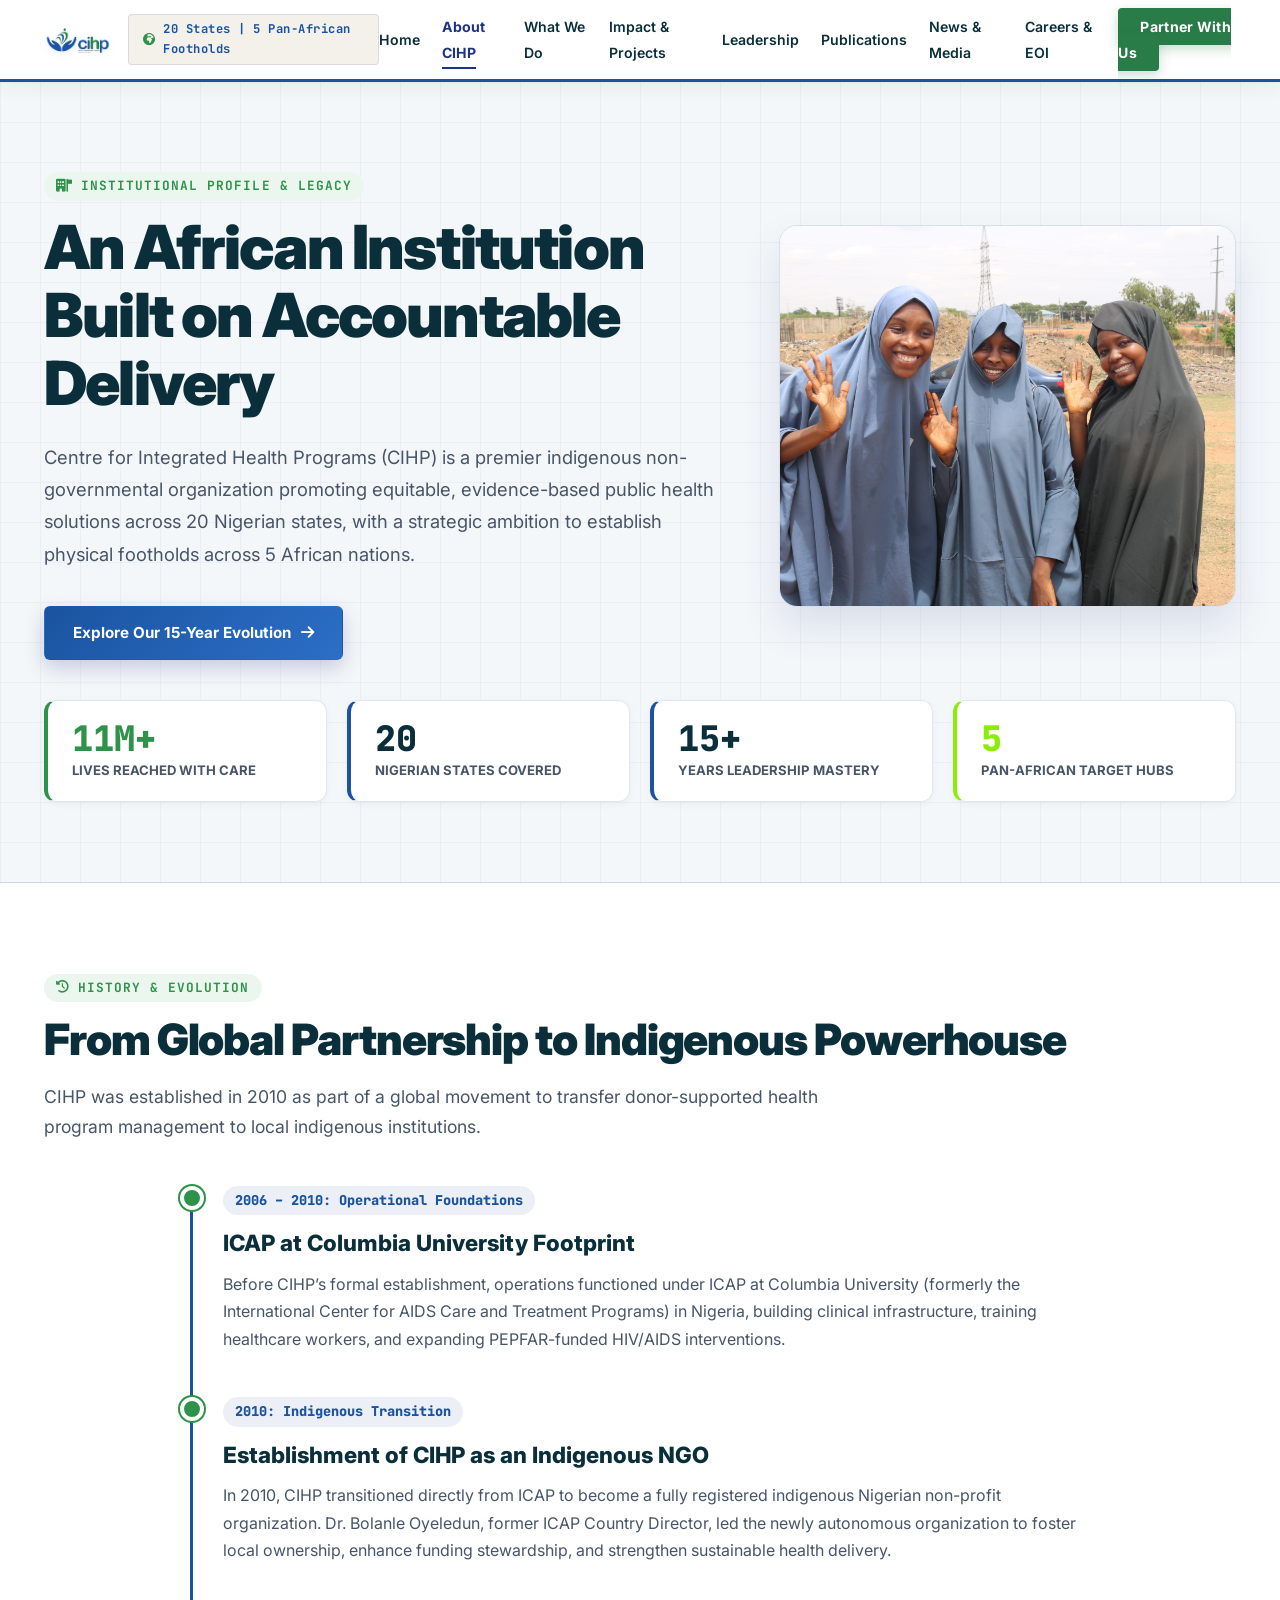
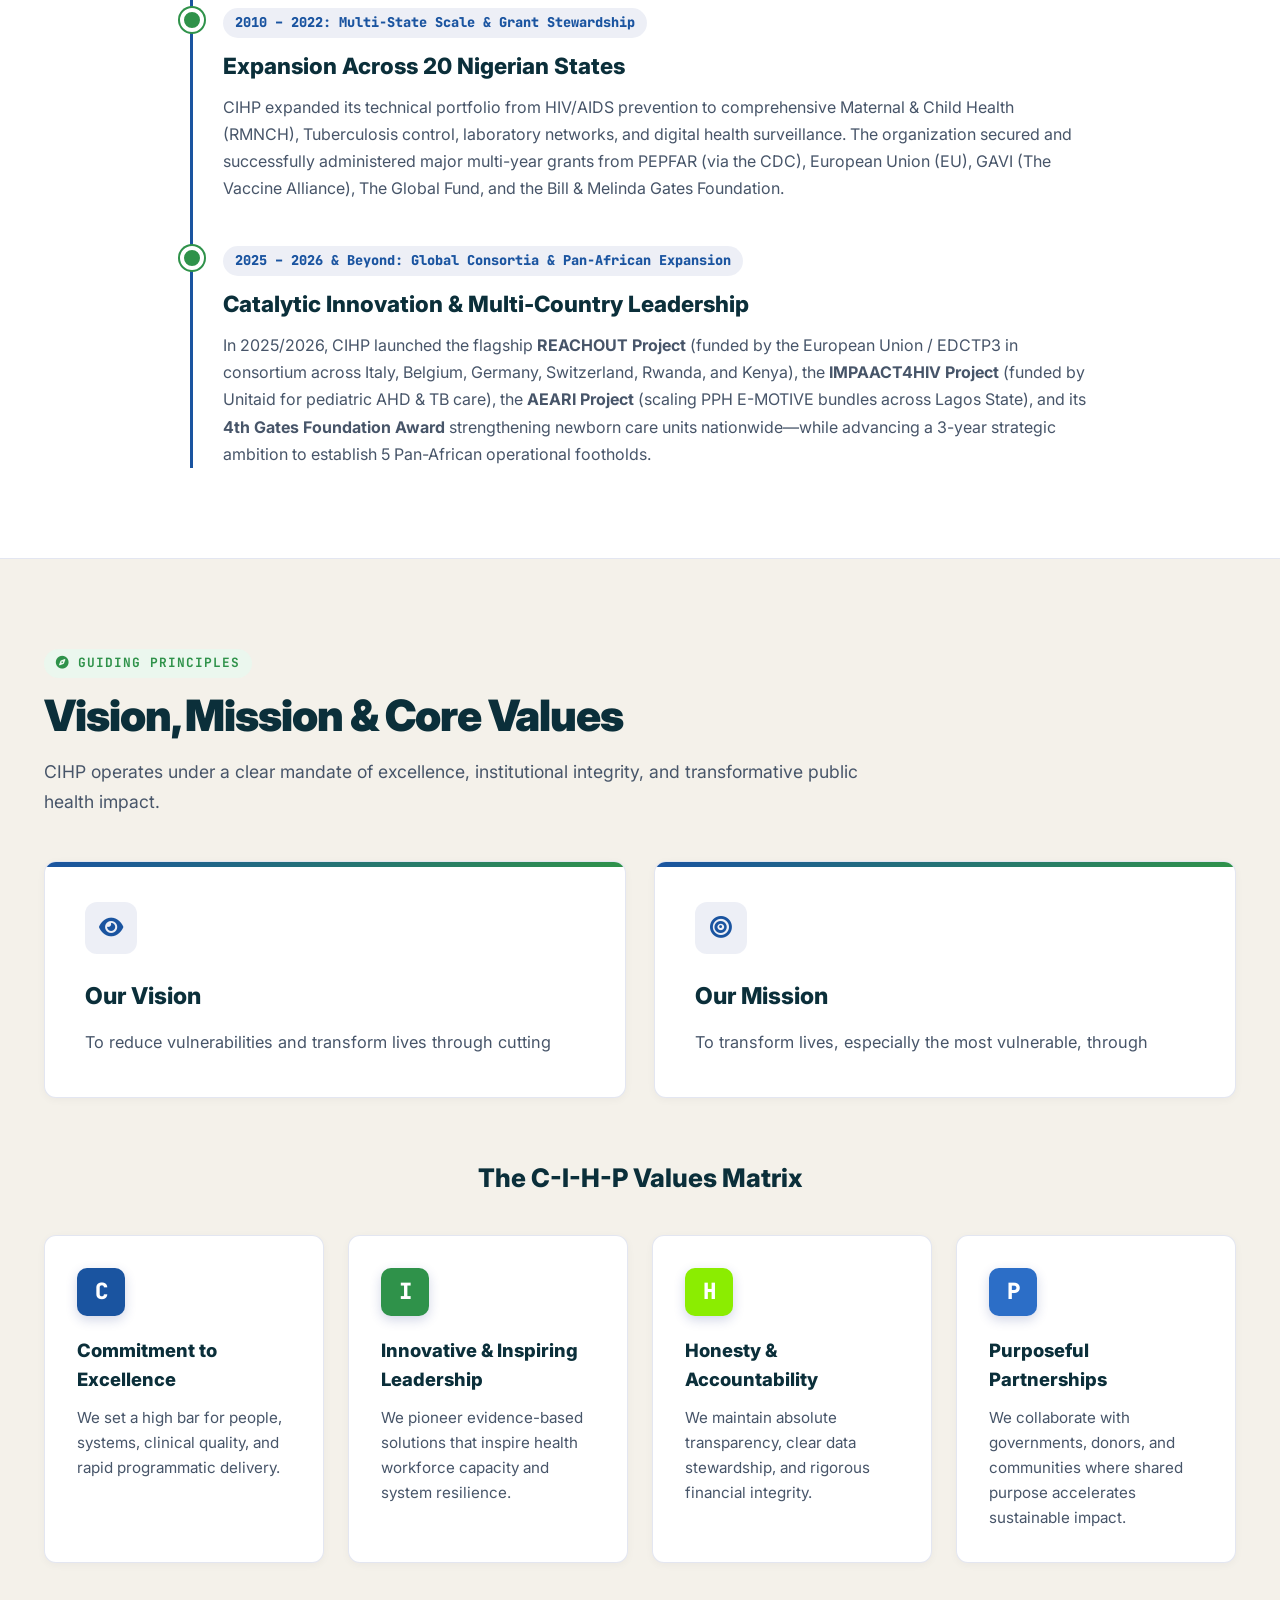
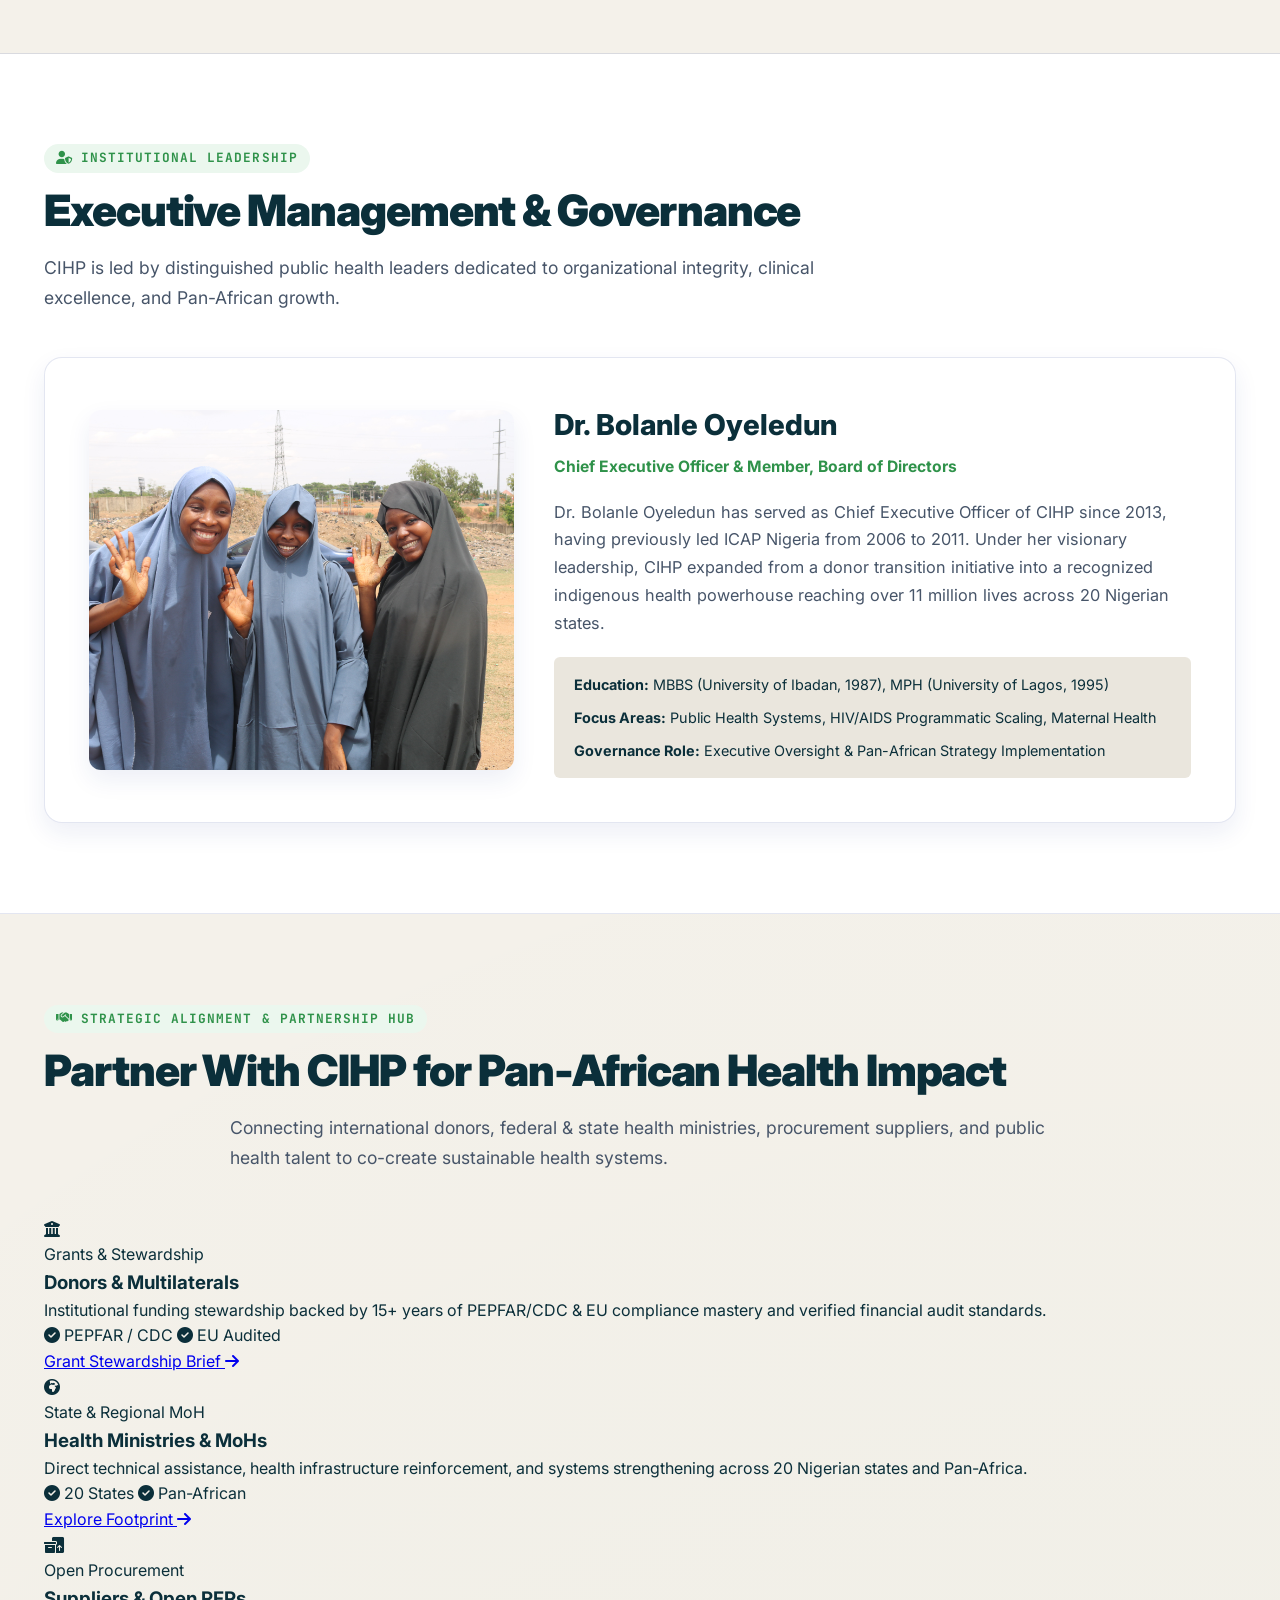
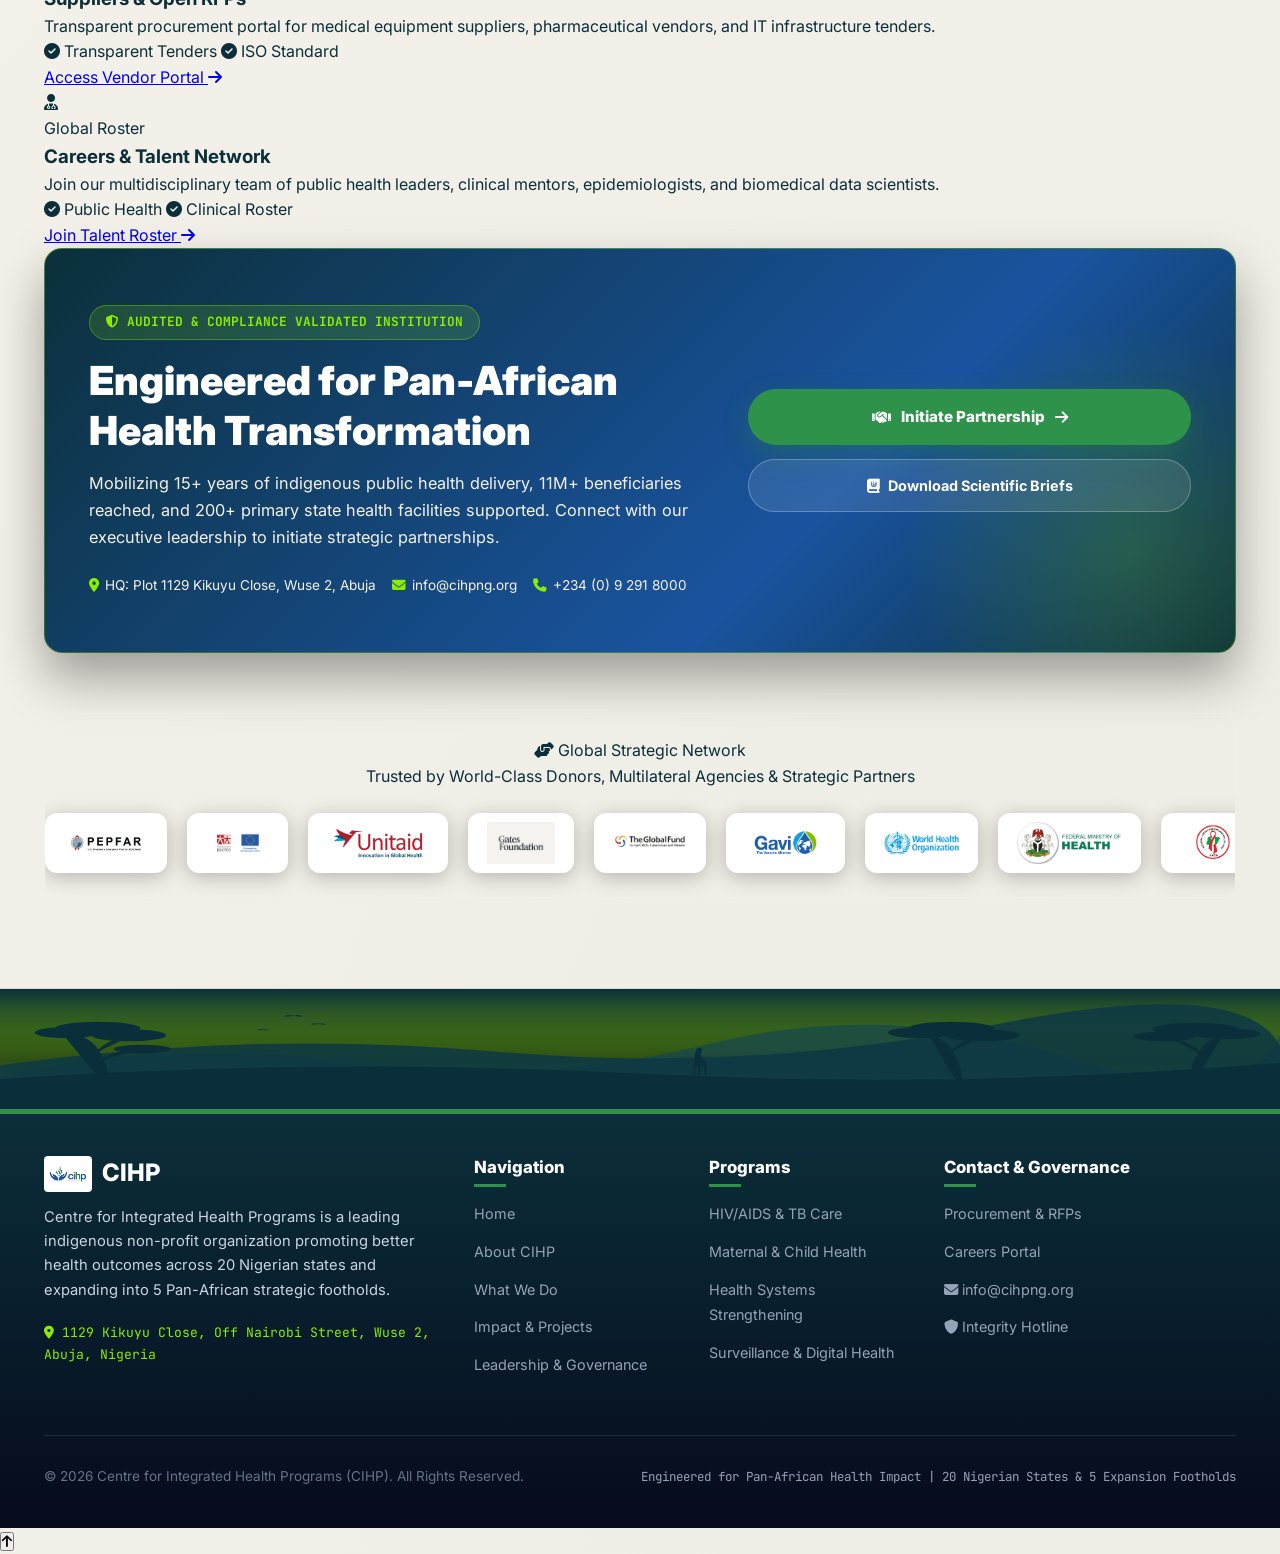
==== commit c86f5cce: "fix: resolve unclosed leadership section in about.html and news section in index.html to ensure clea" ====
--- a/about.html
+++ b/about.html
@@ -1233,8 +1233,11 @@
           </div>
         </div>
 
-      <!-- ==================== PRE-FOOTER EXECUTIVE PARTNERSHIP & TRUST GATEWAY ==================== -->
-      <section id="gateway" class="prefooter-gateway-section">
+      </div>
+    </section>
+
+    <!-- ==================== PRE-FOOTER EXECUTIVE PARTNERSHIP & TRUST GATEWAY ==================== -->
+    <section id="gateway" class="prefooter-gateway-section">
         <div class="container">
           
           <div class="text-center" data-aos="fade-down">
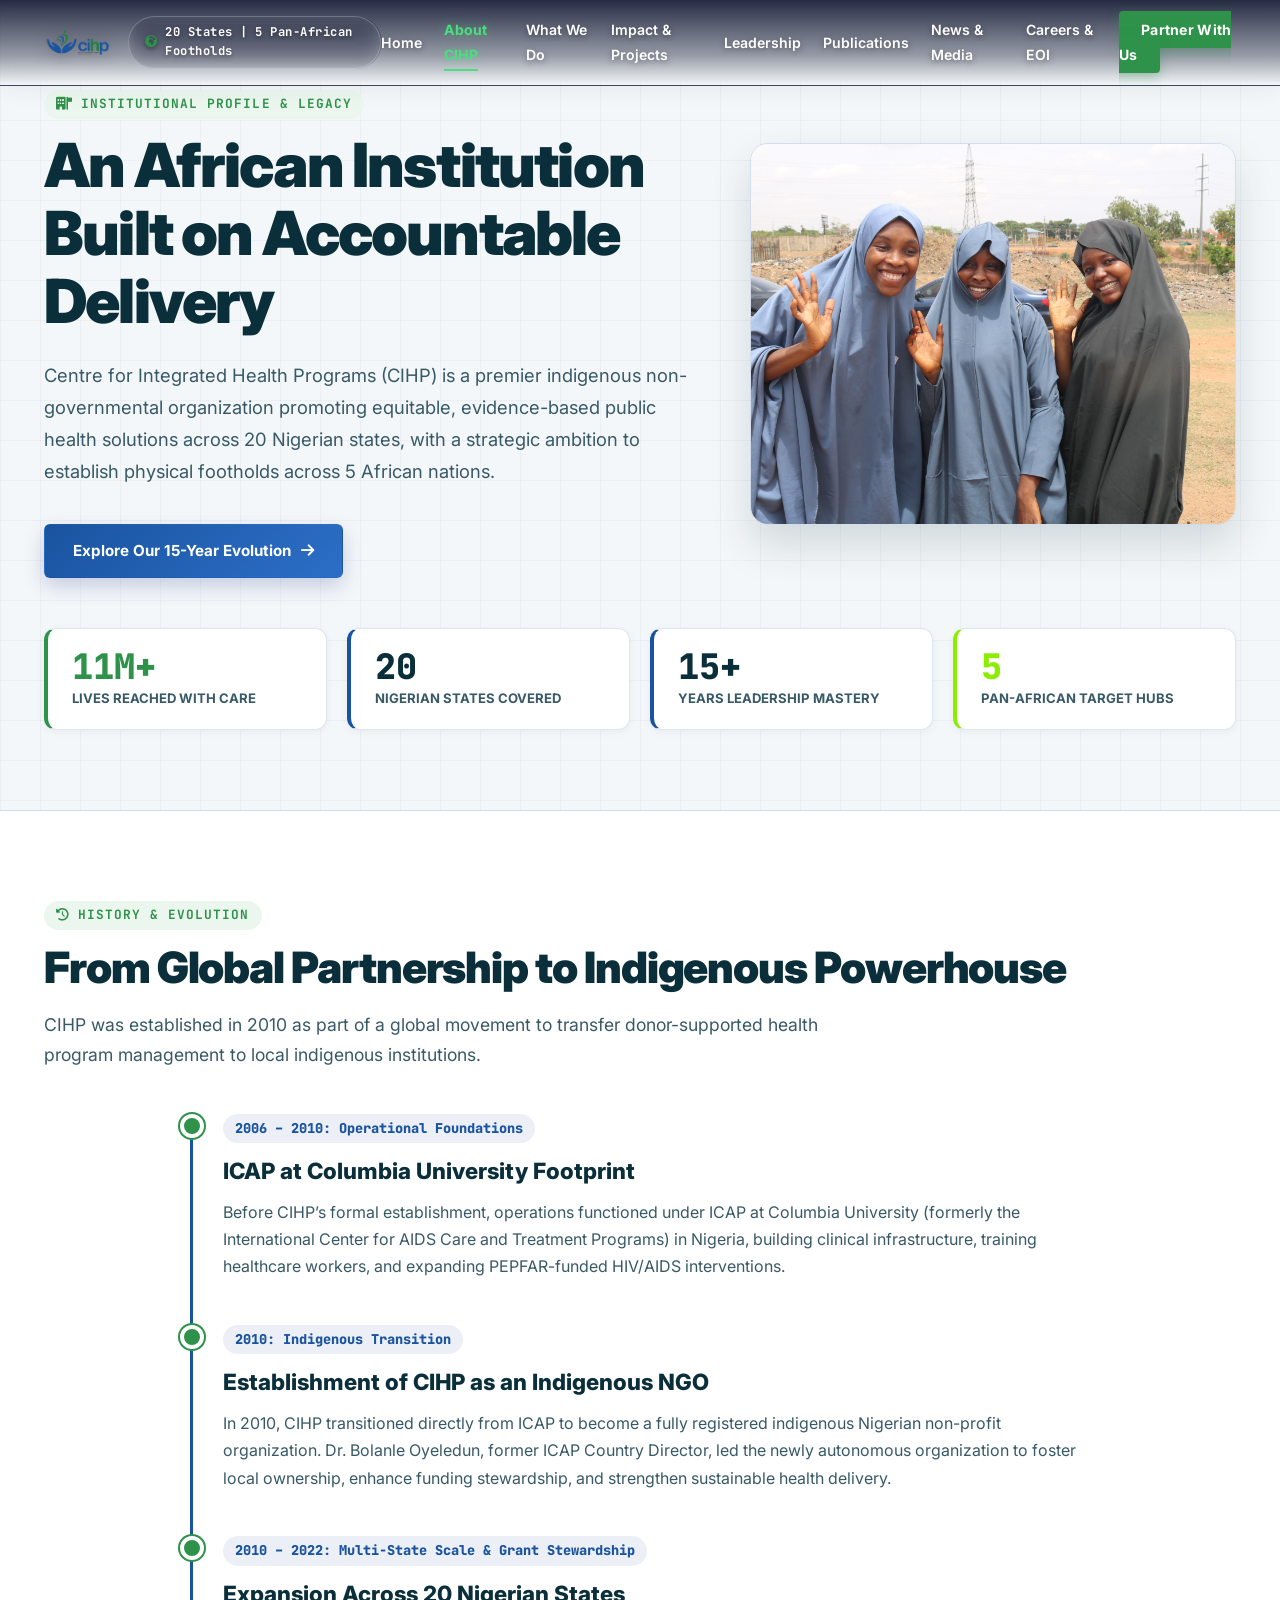
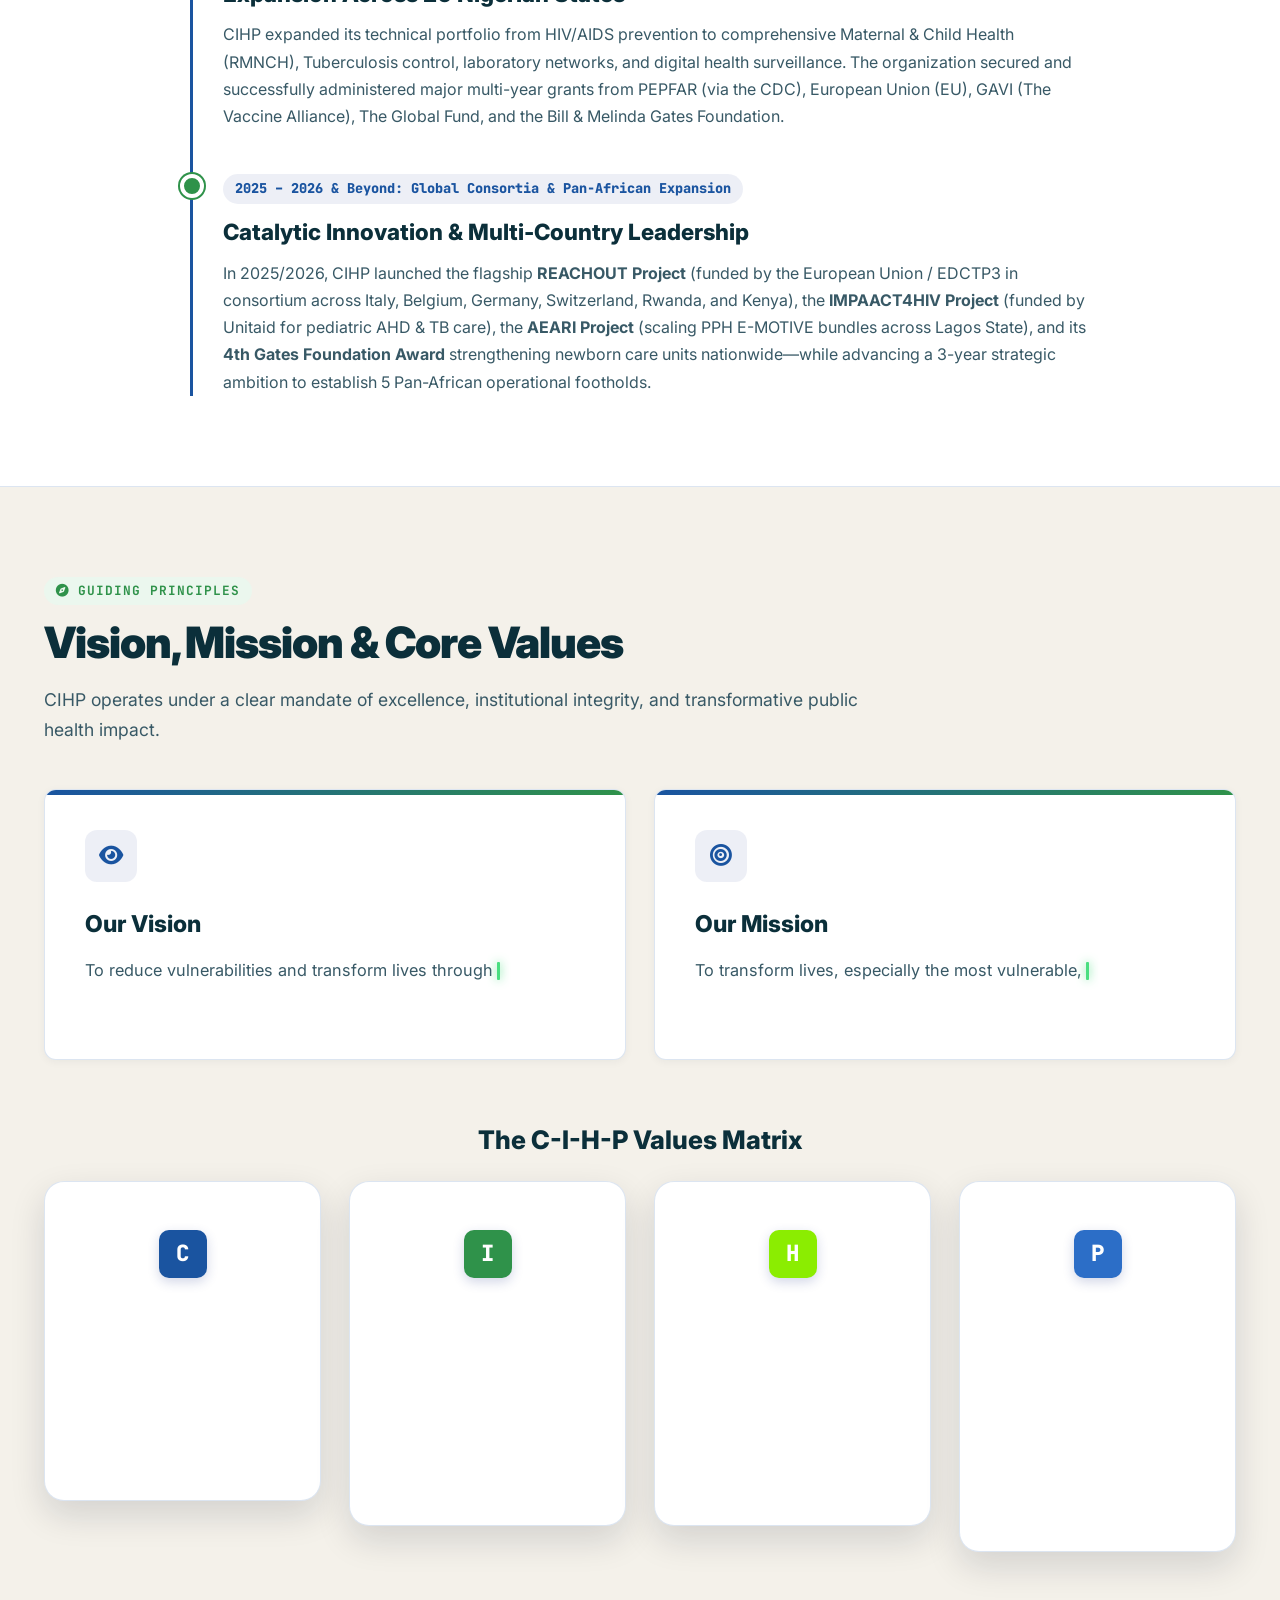
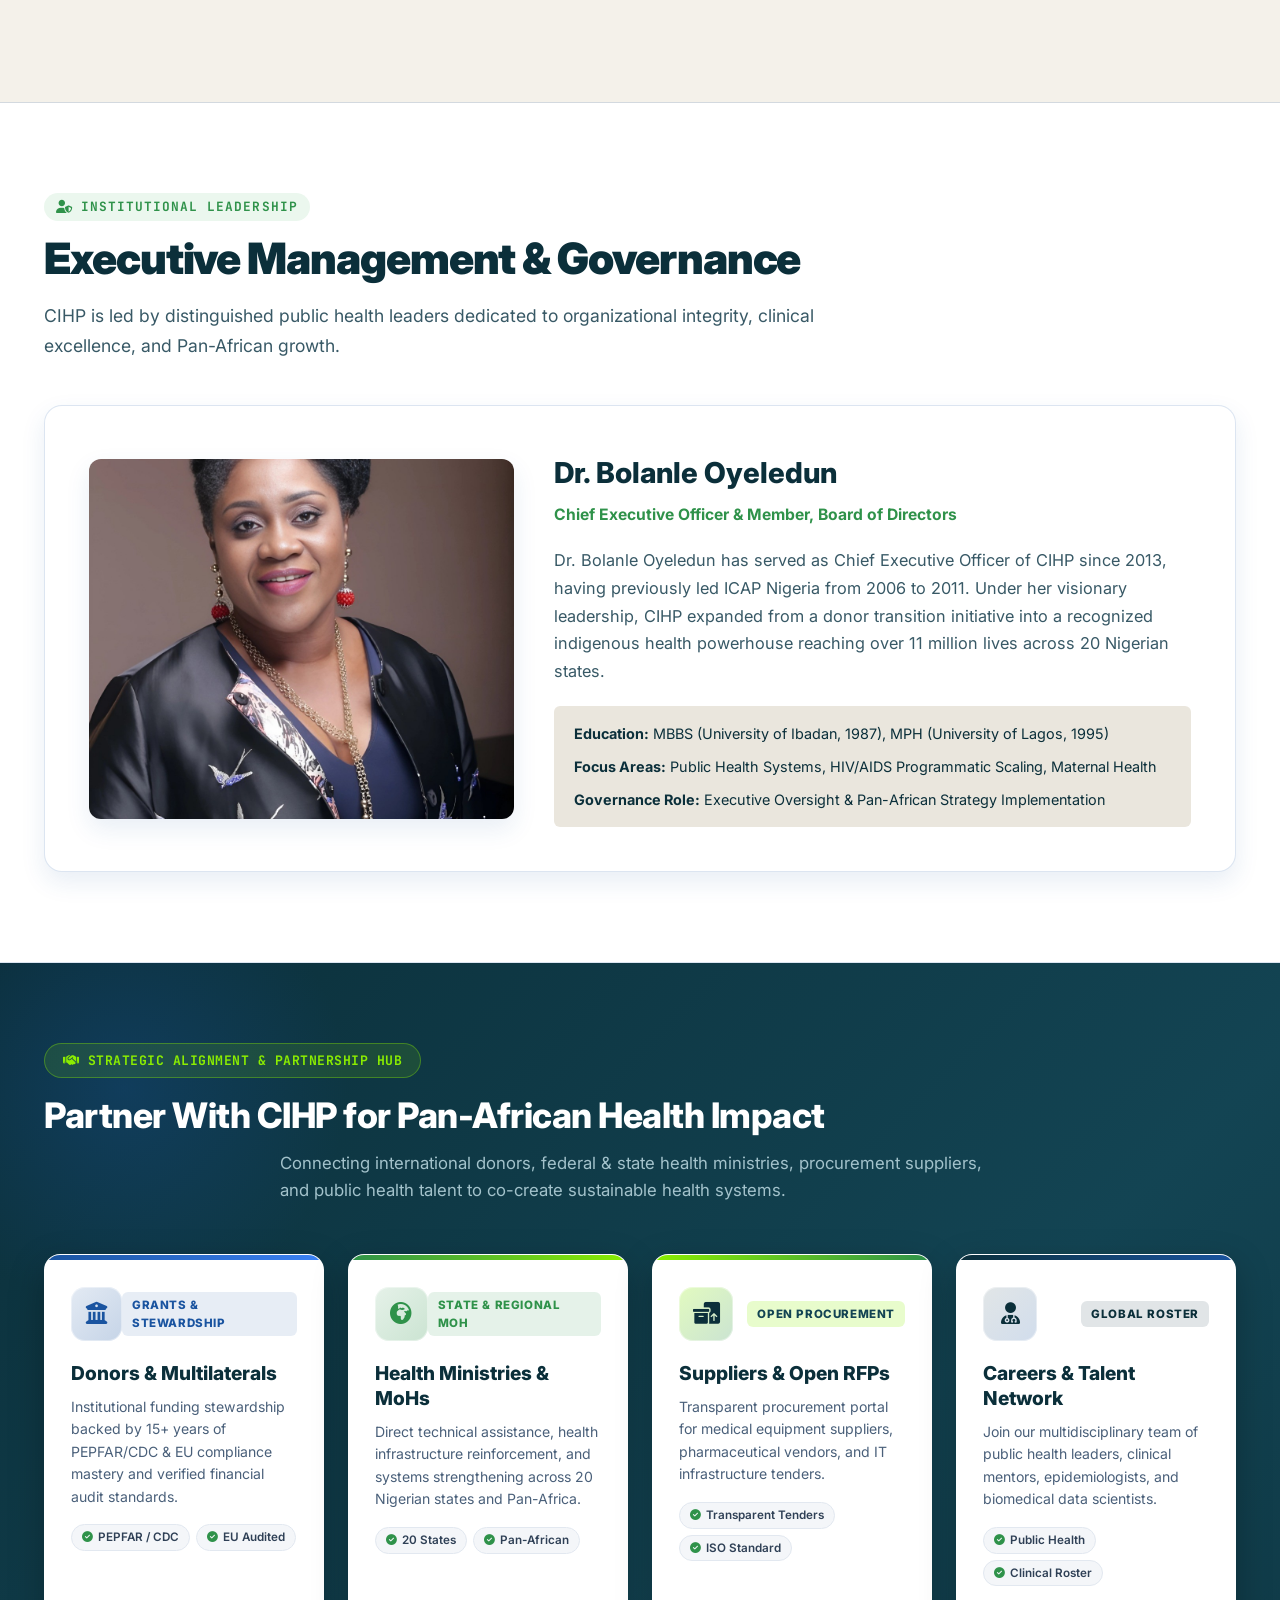
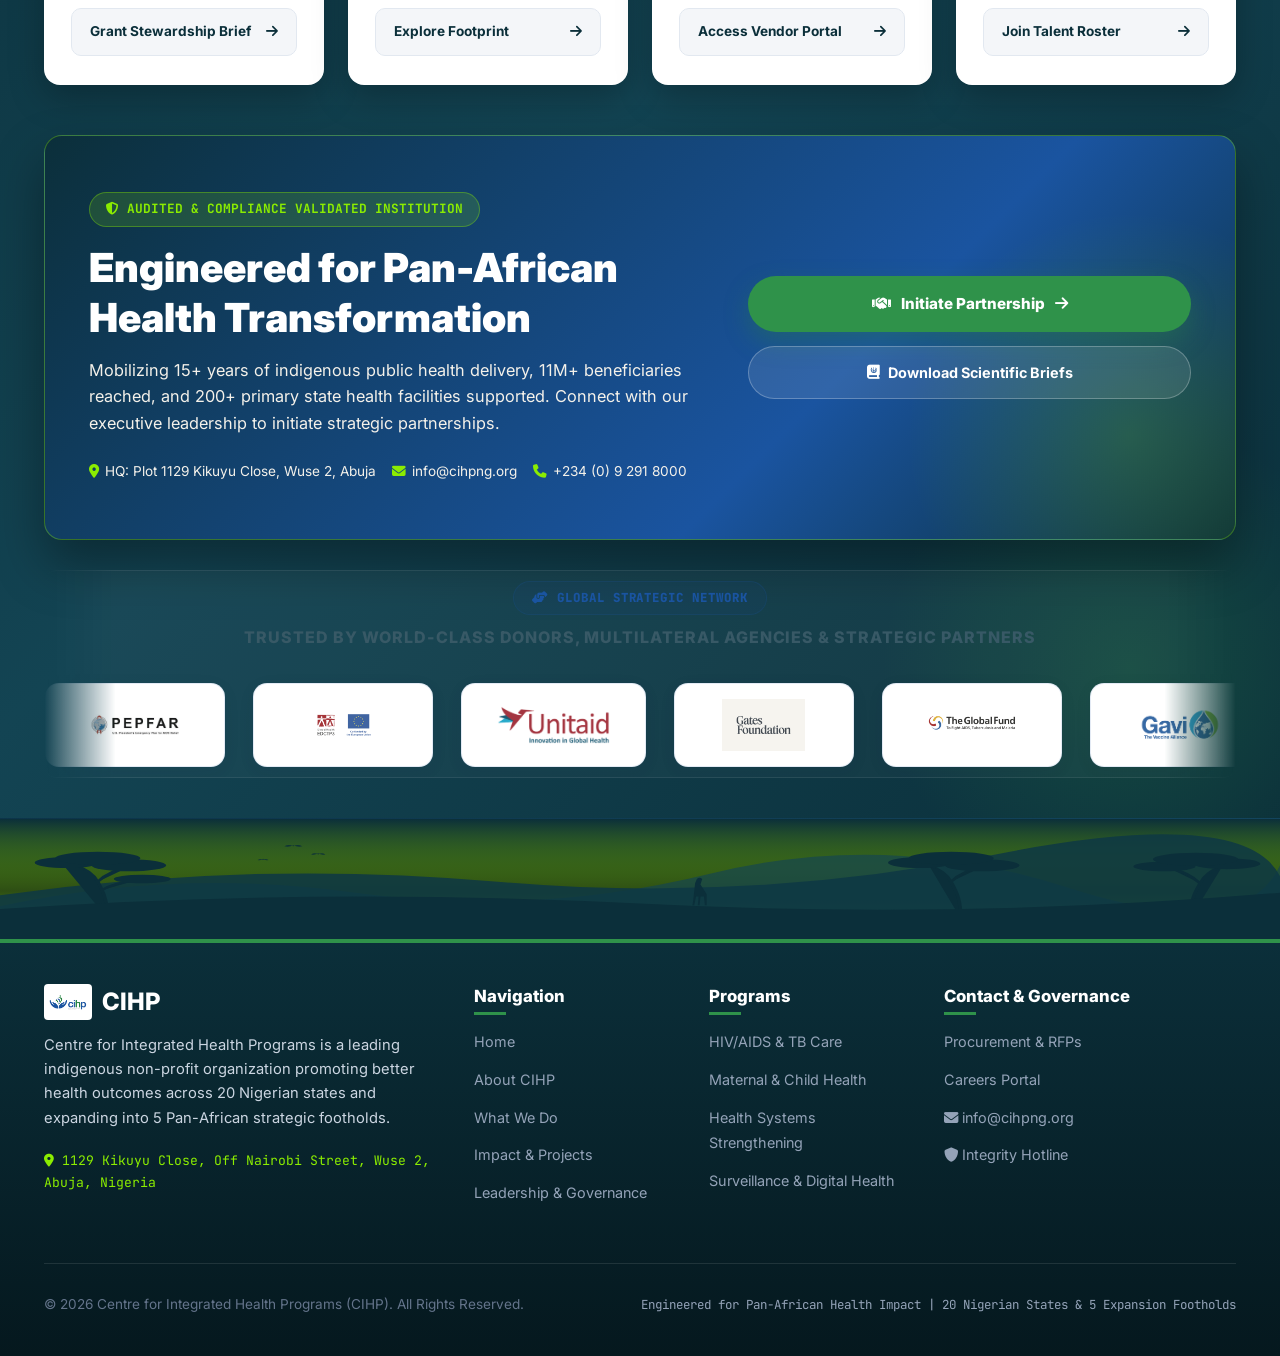
==== commit 9bc490e7: "fix: ensure style.css is linked after internal style blocks across all HTML pages for full styling c" ====
--- a/about.html
+++ b/about.html
@@ -25,28 +25,44 @@
        ========================================================================== */
     :root {
       /* Brand Color Palette - Official CIHP Color Palette */
-      --primary-blue: #1A54A0;           /* CIHP Health Blue */
-      --primary-blue-dark: #0B2F3A;      /* Dark Teal (Neutral Dark) */
-      --primary-blue-light: #2C6EC7;     /* Light CIHP Health Blue */
-      --secondary-green: #2F924A;        /* Forest Green */
-      --secondary-green-dark: #1E6331;   /* Dark Forest Green */
-      --secondary-green-light: #EBF7EE;  /* Light Forest Green Tint */
-      --accent-lime: #8BED01;             /* Lime Green Accent */
-      --accent-lime-light: #F4FCE6;       /* Light Lime Green Tint */
-      --accent-ochre: #8BED01;           /* Legacy accent map to Lime Green */
+      --primary-blue: #1A54A0;
+      /* CIHP Health Blue */
+      --primary-blue-dark: #0B2F3A;
+      /* Dark Teal (Neutral Dark) */
+      --primary-blue-light: #2C6EC7;
+      /* Light CIHP Health Blue */
+      --secondary-green: #2F924A;
+      /* Forest Green */
+      --secondary-green-dark: #1E6331;
+      /* Dark Forest Green */
+      --secondary-green-light: #EBF7EE;
+      /* Light Forest Green Tint */
+      --accent-lime: #8BED01;
+      /* Lime Green Accent */
+      --accent-lime-light: #F4FCE6;
+      /* Light Lime Green Tint */
+      --accent-ochre: #8BED01;
+      /* Legacy accent map to Lime Green */
       --accent-ochre-light: #F4FCE6;
 
       /* Neutral Color Palette */
-      --neutral-dark: #0B2F3A;           /* Dark Teal */
-      --neutral-light: #F4F1EA;          /* Bleached Grey */
-      --bg-deep: #F4F1EA;                /* Bleached Grey page background */
-      --bg-surface: #ffffff;             /* White card surface */
-      --bg-muted: #EAE6DD;               /* Subdued Bleached Grey */
+      --neutral-dark: #0B2F3A;
+      /* Dark Teal */
+      --neutral-light: #F4F1EA;
+      /* Bleached Grey */
+      --bg-deep: #F4F1EA;
+      /* Bleached Grey page background */
+      --bg-surface: #ffffff;
+      /* White card surface */
+      --bg-muted: #EAE6DD;
+      /* Subdued Bleached Grey */
       --bg-card: #ffffff;
-      --bg-dark: #0B2F3A;                /* Dark Teal for hero/footer/dark sections */
+      --bg-dark: #0B2F3A;
+      /* Dark Teal for hero/footer/dark sections */
 
       /* Typography Colors */
-      --text-main: #0B2F3A;              /* Dark Teal high-contrast typography */
+      --text-main: #0B2F3A;
+      /* Dark Teal high-contrast typography */
       --text-muted: #475569;
       --text-light: #64748b;
       --text-white: #ffffff;
@@ -419,6 +435,7 @@
       0% {
         transform: translateX(0);
       }
+
       100% {
         transform: translateX(-50%);
       }
@@ -987,6 +1004,7 @@
       }
     }
   </style>
+  <link rel="stylesheet" href="css/style.css">
 </head>
 
 <body>
@@ -1151,16 +1169,20 @@
           <div class="mv-card" data-aos="fade-right">
             <div class="mv-icon"><i class="fa-solid fa-eye"></i></div>
             <h3>Our Vision</h3>
-            <p class="typewriter-text" data-text="To reduce vulnerabilities and transform lives through cutting edge solutions, people-centred approaches and sustainable health systems, delivered through strategic partnerships.">
-              To reduce vulnerabilities and transform lives through cutting edge solutions, people-centred approaches and sustainable health systems, delivered through strategic partnerships.
+            <p class="typewriter-text"
+              data-text="To reduce vulnerabilities and transform lives through cutting edge solutions, people-centred approaches and sustainable health systems, delivered through strategic partnerships.">
+              To reduce vulnerabilities and transform lives through cutting edge solutions, people-centred approaches
+              and sustainable health systems, delivered through strategic partnerships.
             </p>
           </div>
 
           <div class="mv-card" data-aos="fade-left">
             <div class="mv-icon"><i class="fa-solid fa-bullseye"></i></div>
             <h3>Our Mission</h3>
-            <p class="typewriter-text" data-text="To transform lives, especially the most vulnerable, through cutting-edge solutions, people-centred and sustainable health systems, delivered through strategic partnerships.">
-              To transform lives, especially the most vulnerable, through cutting-edge solutions, people-centred and sustainable health systems, delivered through strategic partnerships.
+            <p class="typewriter-text"
+              data-text="To transform lives, especially the most vulnerable, through cutting-edge solutions, people-centred and sustainable health systems, delivered through strategic partnerships.">
+              To transform lives, especially the most vulnerable, through cutting-edge solutions, people-centred and
+              sustainable health systems, delivered through strategic partnerships.
             </p>
           </div>
         </div>
@@ -1214,7 +1236,7 @@
 
         <!-- CEO Spotlight -->
         <div class="ceo-spotlight-card" data-aos="fade-up">
-          <img src="img/IMG_0994.JPG" alt="Dr. Bolanle Oyeledun CEO CIHP" />
+          <img src="img/Dr. Bola. sharpcopy.jpeg" alt="Dr. Bolanle Oyeledun CEO CIHP" />
           <div class="ceo-info">
             <h3>Dr. Bolanle Oyeledun</h3>
             <span class="ceo-title-tag">Chief Executive Officer & Member, Board of Directors</span>
@@ -1238,206 +1260,213 @@
 
     <!-- ==================== PRE-FOOTER EXECUTIVE PARTNERSHIP & TRUST GATEWAY ==================== -->
     <section id="gateway" class="prefooter-gateway-section">
-        <div class="container">
-          
-          <div class="text-center" data-aos="fade-down">
-            <span class="section-eyebrow"><i class="fa-solid fa-handshake"></i> Strategic Alignment & Partnership Hub</span>
-            <h2 class="section-title">Partner With CIHP for Pan-African Health Impact</h2>
-            <p class="section-desc" style="margin-left: auto; margin-right: auto;">
-              Connecting international donors, federal & state health ministries, procurement suppliers, and public health talent to co-create sustainable health systems.
+      <div class="container">
+
+        <div class="text-center" data-aos="fade-down">
+          <span class="section-eyebrow"><i class="fa-solid fa-handshake"></i> Strategic Alignment & Partnership
+            Hub</span>
+          <h2 class="section-title">Partner With CIHP for Pan-African Health Impact</h2>
+          <p class="section-desc" style="margin-left: auto; margin-right: auto;">
+            Connecting international donors, federal & state health ministries, procurement suppliers, and public health
+            talent to co-create sustainable health systems.
+          </p>
+        </div>
+
+        <!-- 4 Persona Pathway Cards -->
+        <div class="partner-pillars-grid">
+
+          <!-- Pillar 1: Donors -->
+          <div class="partner-pillar-card pillar-donor" data-aos="fade-up" data-aos-delay="100">
+            <div>
+              <div class="pillar-card-header">
+                <div class="pillar-icon-box"><i class="fa-solid fa-building-columns"></i></div>
+                <span class="pillar-badge">Grants & Stewardship</span>
+              </div>
+              <h3 class="pillar-title">Donors & Multilaterals</h3>
+              <p class="pillar-desc">Institutional funding stewardship backed by 15+ years of PEPFAR/CDC & EU compliance
+                mastery and verified financial audit standards.</p>
+              <div class="pillar-chips">
+                <span class="pillar-chip"><i class="fa-solid fa-check-circle"></i> PEPFAR / CDC</span>
+                <span class="pillar-chip"><i class="fa-solid fa-check-circle"></i> EU Audited</span>
+              </div>
+            </div>
+            <a href="contact.html" class="pillar-action-btn">
+              <span>Grant Stewardship Brief</span> <i class="fa-solid fa-arrow-right"></i>
+            </a>
+          </div>
+
+          <!-- Pillar 2: Health Ministries -->
+          <div class="partner-pillar-card pillar-gov" data-aos="fade-up" data-aos-delay="200">
+            <div>
+              <div class="pillar-card-header">
+                <div class="pillar-icon-box"><i class="fa-solid fa-earth-africa"></i></div>
+                <span class="pillar-badge">State & Regional MoH</span>
+              </div>
+              <h3 class="pillar-title">Health Ministries & MoHs</h3>
+              <p class="pillar-desc">Direct technical assistance, health infrastructure reinforcement, and systems
+                strengthening across 20 Nigerian states and Pan-Africa.</p>
+              <div class="pillar-chips">
+                <span class="pillar-chip"><i class="fa-solid fa-check-circle"></i> 20 States</span>
+                <span class="pillar-chip"><i class="fa-solid fa-check-circle"></i> Pan-African</span>
+              </div>
+            </div>
+            <a href="about.html#footprint" class="pillar-action-btn">
+              <span>Explore Footprint</span> <i class="fa-solid fa-arrow-right"></i>
+            </a>
+          </div>
+
+          <!-- Pillar 3: Procurement & Vendors -->
+          <div class="partner-pillar-card pillar-vendor" data-aos="fade-up" data-aos-delay="300">
+            <div>
+              <div class="pillar-card-header">
+                <div class="pillar-icon-box"><i class="fa-solid fa-boxes-packing"></i></div>
+                <span class="pillar-badge">Open Procurement</span>
+              </div>
+              <h3 class="pillar-title">Suppliers & Open RFPs</h3>
+              <p class="pillar-desc">Transparent procurement portal for medical equipment suppliers, pharmaceutical
+                vendors, and IT infrastructure tenders.</p>
+              <div class="pillar-chips">
+                <span class="pillar-chip"><i class="fa-solid fa-check-circle"></i> Transparent Tenders</span>
+                <span class="pillar-chip"><i class="fa-solid fa-check-circle"></i> ISO Standard</span>
+              </div>
+            </div>
+            <a href="contact.html" class="pillar-action-btn">
+              <span>Access Vendor Portal</span> <i class="fa-solid fa-arrow-right"></i>
+            </a>
+          </div>
+
+          <!-- Pillar 4: Talent Network -->
+          <div class="partner-pillar-card pillar-talent" data-aos="fade-up" data-aos-delay="400">
+            <div>
+              <div class="pillar-card-header">
+                <div class="pillar-icon-box"><i class="fa-solid fa-user-doctor"></i></div>
+                <span class="pillar-badge">Global Roster</span>
+              </div>
+              <h3 class="pillar-title">Careers & Talent Network</h3>
+              <p class="pillar-desc">Join our multidisciplinary team of public health leaders, clinical mentors,
+                epidemiologists, and biomedical data scientists.</p>
+              <div class="pillar-chips">
+                <span class="pillar-chip"><i class="fa-solid fa-check-circle"></i> Public Health</span>
+                <span class="pillar-chip"><i class="fa-solid fa-check-circle"></i> Clinical Roster</span>
+              </div>
+            </div>
+            <a href="careers.html" class="pillar-action-btn">
+              <span>Join Talent Roster</span> <i class="fa-solid fa-arrow-right"></i>
+            </a>
+          </div>
+
+        </div>
+
+        <!-- Executive Conversion Card Banner -->
+        <div class="executive-conversion-card" data-aos="zoom-in">
+          <div class="conversion-card-inner">
+
+            <div>
+              <div class="conversion-badge mono">
+                <i class="fa-solid fa-shield-halved"></i> AUDITED & COMPLIANCE VALIDATED INSTITUTION
+              </div>
+              <h3 class="conversion-title">Engineered for Pan-African Health Transformation</h3>
+              <p class="conversion-desc">
+                Mobilizing 15+ years of indigenous public health delivery, 11M+ beneficiaries reached, and 200+ primary
+                state health facilities supported. Connect with our executive leadership to initiate strategic
+                partnerships.
+              </p>
+              <div class="conversion-contact-chips">
+                <span class="contact-chip"><i class="fa-solid fa-location-dot"></i> HQ: Plot 1129 Kikuyu Close, Wuse 2,
+                  Abuja</span>
+                <span class="contact-chip"><i class="fa-solid fa-envelope"></i> info@cihpng.org</span>
+                <span class="contact-chip"><i class="fa-solid fa-phone"></i> +234 (0) 9 291 8000</span>
+              </div>
+            </div>
+
+            <div class="conversion-action-group">
+              <a href="contact.html" class="btn-conversion-emerald">
+                <i class="fa-solid fa-handshake"></i> Initiate Partnership <i class="fa-solid fa-arrow-right"></i>
+              </a>
+              <a href="publications.html" class="btn-conversion-secondary">
+                <i class="fa-solid fa-book-journal-whills"></i> Download Scientific Briefs
+              </a>
+            </div>
+
+          </div>
+        </div>
+
+        <!-- Donor & Partner Moving Marquee Carousel -->
+        <div class="partner-marquee-container">
+          <div class="partner-marquee-header">
+            <div class="partner-marquee-badge">
+              <i class="fa-solid fa-handshake-angle"></i> Global Strategic Network
+            </div>
+            <p class="partner-marquee-title">
+              Trusted by World-Class Donors, Multilateral Agencies & Strategic Partners
             </p>
           </div>
 
-          <!-- 4 Persona Pathway Cards -->
-          <div class="partner-pillars-grid">
-
-            <!-- Pillar 1: Donors -->
-            <div class="partner-pillar-card pillar-donor" data-aos="fade-up" data-aos-delay="100">
-              <div>
-                <div class="pillar-card-header">
-                  <div class="pillar-icon-box"><i class="fa-solid fa-building-columns"></i></div>
-                  <span class="pillar-badge">Grants & Stewardship</span>
-                </div>
-                <h3 class="pillar-title">Donors & Multilaterals</h3>
-                <p class="pillar-desc">Institutional funding stewardship backed by 15+ years of PEPFAR/CDC & EU compliance mastery and verified financial audit standards.</p>
-                <div class="pillar-chips">
-                  <span class="pillar-chip"><i class="fa-solid fa-check-circle"></i> PEPFAR / CDC</span>
-                  <span class="pillar-chip"><i class="fa-solid fa-check-circle"></i> EU Audited</span>
-                </div>
-              </div>
-              <a href="contact.html" class="pillar-action-btn">
-                <span>Grant Stewardship Brief</span> <i class="fa-solid fa-arrow-right"></i>
-              </a>
-            </div>
-
-            <!-- Pillar 2: Health Ministries -->
-            <div class="partner-pillar-card pillar-gov" data-aos="fade-up" data-aos-delay="200">
-              <div>
-                <div class="pillar-card-header">
-                  <div class="pillar-icon-box"><i class="fa-solid fa-earth-africa"></i></div>
-                  <span class="pillar-badge">State & Regional MoH</span>
-                </div>
-                <h3 class="pillar-title">Health Ministries & MoHs</h3>
-                <p class="pillar-desc">Direct technical assistance, health infrastructure reinforcement, and systems strengthening across 20 Nigerian states and Pan-Africa.</p>
-                <div class="pillar-chips">
-                  <span class="pillar-chip"><i class="fa-solid fa-check-circle"></i> 20 States</span>
-                  <span class="pillar-chip"><i class="fa-solid fa-check-circle"></i> Pan-African</span>
-                </div>
-              </div>
-              <a href="about.html#footprint" class="pillar-action-btn">
-                <span>Explore Footprint</span> <i class="fa-solid fa-arrow-right"></i>
-              </a>
-            </div>
-
-            <!-- Pillar 3: Procurement & Vendors -->
-            <div class="partner-pillar-card pillar-vendor" data-aos="fade-up" data-aos-delay="300">
-              <div>
-                <div class="pillar-card-header">
-                  <div class="pillar-icon-box"><i class="fa-solid fa-boxes-packing"></i></div>
-                  <span class="pillar-badge">Open Procurement</span>
-                </div>
-                <h3 class="pillar-title">Suppliers & Open RFPs</h3>
-                <p class="pillar-desc">Transparent procurement portal for medical equipment suppliers, pharmaceutical vendors, and IT infrastructure tenders.</p>
-                <div class="pillar-chips">
-                  <span class="pillar-chip"><i class="fa-solid fa-check-circle"></i> Transparent Tenders</span>
-                  <span class="pillar-chip"><i class="fa-solid fa-check-circle"></i> ISO Standard</span>
-                </div>
-              </div>
-              <a href="contact.html" class="pillar-action-btn">
-                <span>Access Vendor Portal</span> <i class="fa-solid fa-arrow-right"></i>
-              </a>
-            </div>
-
-            <!-- Pillar 4: Talent Network -->
-            <div class="partner-pillar-card pillar-talent" data-aos="fade-up" data-aos-delay="400">
-              <div>
-                <div class="pillar-card-header">
-                  <div class="pillar-icon-box"><i class="fa-solid fa-user-doctor"></i></div>
-                  <span class="pillar-badge">Global Roster</span>
-                </div>
-                <h3 class="pillar-title">Careers & Talent Network</h3>
-                <p class="pillar-desc">Join our multidisciplinary team of public health leaders, clinical mentors, epidemiologists, and biomedical data scientists.</p>
-                <div class="pillar-chips">
-                  <span class="pillar-chip"><i class="fa-solid fa-check-circle"></i> Public Health</span>
-                  <span class="pillar-chip"><i class="fa-solid fa-check-circle"></i> Clinical Roster</span>
-                </div>
-              </div>
-              <a href="careers.html" class="pillar-action-btn">
-                <span>Join Talent Roster</span> <i class="fa-solid fa-arrow-right"></i>
-              </a>
-            </div>
-
+          <div class="partner-marquee-track">
+            <!-- Set 1 -->
+            <div class="partner-logo-card" title="PEPFAR">
+              <img src="img/partners/pepfar.jfif" alt="PEPFAR Logo" />
+            </div>
+            <div class="partner-logo-card" title="European Union">
+              <img src="img/partners/European Union.png" alt="European Union Logo" />
+            </div>
+            <div class="partner-logo-card" title="Unitaid">
+              <img src="img/partners/unitaid.png" alt="Unitaid Logo" />
+            </div>
+            <div class="partner-logo-card" title="Bill & Melinda Gates Foundation">
+              <img src="img/partners/gate foundation.png" alt="Bill & Melinda Gates Foundation Logo" />
+            </div>
+            <div class="partner-logo-card" title="The Global Fund">
+              <img src="img/partners/The-Global-Fund-Fighting-against-AIDS-tuberculosis-and-malaria.png"
+                alt="The Global Fund Logo" />
+            </div>
+            <div class="partner-logo-card" title="GAVI Vaccine Alliance">
+              <img src="img/partners/gavi.png" alt="GAVI Vaccine Alliance Logo" />
+            </div>
+            <div class="partner-logo-card" title="World Health Organization">
+              <img src="img/partners/who.png" alt="World Health Organization Logo" />
+            </div>
+            <div class="partner-logo-card" title="Federal Ministry of Health Nigeria">
+              <img src="img/partners/federal ministry of health.png" alt="Federal Ministry of Health Nigeria Logo" />
+            </div>
+            <div class="partner-logo-card" title="NACA Nigeria">
+              <img src="img/partners/NACA.jpg" alt="NACA Logo" />
+            </div>
+
+            <!-- Set 2 (Duplicate for Seamless Loop) -->
+            <div class="partner-logo-card" title="PEPFAR">
+              <img src="img/partners/pepfar.jfif" alt="PEPFAR Logo" />
+            </div>
+            <div class="partner-logo-card" title="European Union">
+              <img src="img/partners/European Union.png" alt="European Union Logo" />
+            </div>
+            <div class="partner-logo-card" title="Unitaid">
+              <img src="img/partners/unitaid.png" alt="Unitaid Logo" />
+            </div>
+            <div class="partner-logo-card" title="Bill & Melinda Gates Foundation">
+              <img src="img/partners/gate foundation.png" alt="Bill & Melinda Gates Foundation Logo" />
+            </div>
+            <div class="partner-logo-card" title="The Global Fund">
+              <img src="img/partners/The-Global-Fund-Fighting-against-AIDS-tuberculosis-and-malaria.png"
+                alt="The Global Fund Logo" />
+            </div>
+            <div class="partner-logo-card" title="GAVI Vaccine Alliance">
+              <img src="img/partners/gavi.png" alt="GAVI Vaccine Alliance Logo" />
+            </div>
+            <div class="partner-logo-card" title="World Health Organization">
+              <img src="img/partners/who.png" alt="World Health Organization Logo" />
+            </div>
+            <div class="partner-logo-card" title="Federal Ministry of Health Nigeria">
+              <img src="img/partners/federal ministry of health.png" alt="Federal Ministry of Health Nigeria Logo" />
+            </div>
+            <div class="partner-logo-card" title="NACA Nigeria">
+              <img src="img/partners/NACA.jpg" alt="NACA Logo" />
+            </div>
           </div>
-
-          <!-- Executive Conversion Card Banner -->
-          <div class="executive-conversion-card" data-aos="zoom-in">
-            <div class="conversion-card-inner">
-              
-              <div>
-                <div class="conversion-badge mono">
-                  <i class="fa-solid fa-shield-halved"></i> AUDITED & COMPLIANCE VALIDATED INSTITUTION
-                </div>
-                <h3 class="conversion-title">Engineered for Pan-African Health Transformation</h3>
-                <p class="conversion-desc">
-                  Mobilizing 15+ years of indigenous public health delivery, 11M+ beneficiaries reached, and 200+ primary state health facilities supported. Connect with our executive leadership to initiate strategic partnerships.
-                </p>
-                <div class="conversion-contact-chips">
-                  <span class="contact-chip"><i class="fa-solid fa-location-dot"></i> HQ: Plot 1129 Kikuyu Close, Wuse 2, Abuja</span>
-                  <span class="contact-chip"><i class="fa-solid fa-envelope"></i> info@cihpng.org</span>
-                  <span class="contact-chip"><i class="fa-solid fa-phone"></i> +234 (0) 9 291 8000</span>
-                </div>
-              </div>
-
-              <div class="conversion-action-group">
-                <a href="contact.html" class="btn-conversion-emerald">
-                  <i class="fa-solid fa-handshake"></i> Initiate Partnership <i class="fa-solid fa-arrow-right"></i>
-                </a>
-                <a href="publications.html" class="btn-conversion-secondary">
-                  <i class="fa-solid fa-book-journal-whills"></i> Download Scientific Briefs
-                </a>
-              </div>
-
-            </div>
-          </div>
-
-          <!-- Donor & Partner Moving Marquee Carousel -->
-          <div class="partner-marquee-container">
-            <div class="partner-marquee-header">
-              <div class="partner-marquee-badge">
-                <i class="fa-solid fa-handshake-angle"></i> Global Strategic Network
-              </div>
-              <p class="partner-marquee-title">
-                Trusted by World-Class Donors, Multilateral Agencies & Strategic Partners
-              </p>
-            </div>
-
-            <div class="partner-marquee-track">
-              <!-- Set 1 -->
-              <div class="partner-logo-card" title="PEPFAR">
-                <img src="img/partners/pepfar.jfif" alt="PEPFAR Logo" />
-              </div>
-              <div class="partner-logo-card" title="European Union">
-                <img src="img/partners/European Union.png" alt="European Union Logo" />
-              </div>
-              <div class="partner-logo-card" title="Unitaid">
-                <img src="img/partners/unitaid.png" alt="Unitaid Logo" />
-              </div>
-              <div class="partner-logo-card" title="Bill & Melinda Gates Foundation">
-                <img src="img/partners/gate foundation.png" alt="Bill & Melinda Gates Foundation Logo" />
-              </div>
-              <div class="partner-logo-card" title="The Global Fund">
-                <img src="img/partners/The-Global-Fund-Fighting-against-AIDS-tuberculosis-and-malaria.png"
-                  alt="The Global Fund Logo" />
-              </div>
-              <div class="partner-logo-card" title="GAVI Vaccine Alliance">
-                <img src="img/partners/gavi.png" alt="GAVI Vaccine Alliance Logo" />
-              </div>
-              <div class="partner-logo-card" title="World Health Organization">
-                <img src="img/partners/who.png" alt="World Health Organization Logo" />
-              </div>
-              <div class="partner-logo-card" title="Federal Ministry of Health Nigeria">
-                <img src="img/partners/federal ministry of health.png"
-                  alt="Federal Ministry of Health Nigeria Logo" />
-              </div>
-              <div class="partner-logo-card" title="NACA Nigeria">
-                <img src="img/partners/NACA.jpg" alt="NACA Logo" />
-              </div>
-
-              <!-- Set 2 (Duplicate for Seamless Loop) -->
-              <div class="partner-logo-card" title="PEPFAR">
-                <img src="img/partners/pepfar.jfif" alt="PEPFAR Logo" />
-              </div>
-              <div class="partner-logo-card" title="European Union">
-                <img src="img/partners/European Union.png" alt="European Union Logo" />
-              </div>
-              <div class="partner-logo-card" title="Unitaid">
-                <img src="img/partners/unitaid.png" alt="Unitaid Logo" />
-              </div>
-              <div class="partner-logo-card" title="Bill & Melinda Gates Foundation">
-                <img src="img/partners/gate foundation.png" alt="Bill & Melinda Gates Foundation Logo" />
-              </div>
-              <div class="partner-logo-card" title="The Global Fund">
-                <img src="img/partners/The-Global-Fund-Fighting-against-AIDS-tuberculosis-and-malaria.png"
-                  alt="The Global Fund Logo" />
-              </div>
-              <div class="partner-logo-card" title="GAVI Vaccine Alliance">
-                <img src="img/partners/gavi.png" alt="GAVI Vaccine Alliance Logo" />
-              </div>
-              <div class="partner-logo-card" title="World Health Organization">
-                <img src="img/partners/who.png" alt="World Health Organization Logo" />
-              </div>
-              <div class="partner-logo-card" title="Federal Ministry of Health Nigeria">
-                <img src="img/partners/federal ministry of health.png"
-                  alt="Federal Ministry of Health Nigeria Logo" />
-              </div>
-              <div class="partner-logo-card" title="NACA Nigeria">
-                <img src="img/partners/NACA.jpg" alt="NACA Logo" />
-              </div>
-            </div>
-          </div>
-
-        </div>
-      </section>
+        </div>
+
+      </div>
+    </section>
 
   </main>
 
@@ -1661,10 +1690,10 @@
     }
   </script>
 
-<!-- Back to Top Button -->
-<button class="back-to-top" id="backToTop" aria-label="Back to Top" title="Back to Top">
-  <i class="fa-solid fa-arrow-up"></i>
-</button>
+  <!-- Back to Top Button -->
+  <button class="back-to-top" id="backToTop" aria-label="Back to Top" title="Back to Top">
+    <i class="fa-solid fa-arrow-up"></i>
+  </button>
 </body>
 
 </html>
--- a/css/style.css
+++ b/css/style.css
@@ -0,0 +1,3773 @@
+/* ==========================================================================
+       CIHP BRAND DESIGN SYSTEM & DESIGN TOKENS
+       ========================================================================== */
+    :root {
+      /* Brand Color Palette - Official CIHP Color Palette */
+      --primary-blue: #1A54A0;           /* CIHP Health Blue */
+      --primary-blue-dark: #0B2F3A;      /* Dark Teal (Neutral Dark) */
+      --primary-blue-light: #2C6EC7;     /* Light CIHP Health Blue */
+      --secondary-green: #2F924A;        /* Forest Green */
+      --secondary-green-dark: #1E6331;   /* Dark Forest Green */
+      --secondary-green-light: #EBF7EE;  /* Light Forest Green Tint */
+      --accent-lime: #8BED01;             /* Lime Green Accent */
+      --accent-lime-light: #F4FCE6;       /* Light Lime Green Tint */
+      --accent-ochre: #8BED01;           /* Legacy accent map to Lime Green */
+      --accent-ochre-light: #F4FCE6;
+      --accent-terracotta: #2F924A;
+
+      /* Neutral Color Palette */
+      --neutral-dark: #0B2F3A;           /* Dark Teal */
+      --neutral-light: #F4F1EA;          /* Bleached Grey */
+      --bg-deep: #F4F1EA;                /* Bleached Grey page background */
+      --bg-surface: #ffffff;             /* White card surface */
+      --bg-muted: #EAE6DD;               /* Subdued Bleached Grey */
+      --bg-card: #ffffff;
+      --bg-dark: #0B2F3A;                /* Dark Teal for hero/footer/dark sections */
+
+      /* Typography Colors */
+      --text-main: #0B2F3A;              /* Dark Teal high-contrast typography */
+      --text-muted: #385966;             /* Muted Dark Teal */
+      --text-light: #5A7B88;            /* Subdued Dark Teal */
+      --text-white: #ffffff;
+
+      /* Borders & Shadows */
+      --border-color: rgba(26, 84, 160, 0.15);
+      --border-hover: rgba(47, 146, 74, 0.35);
+      --shadow-sm: 0 2px 8px rgba(11, 47, 58, 0.05);
+      --shadow-md: 0 10px 25px rgba(26, 84, 160, 0.10);
+      --shadow-lg: 0 20px 40px rgba(11, 47, 58, 0.15);
+
+      /* Radii */
+      --radius-sm: 6px;
+      --radius-md: 12px;
+      --radius-lg: 18px;
+    }
+
+    * {
+      box-sizing: border-box;
+      margin: 0;
+      padding: 0;
+    }
+
+    html {
+      scroll-behavior: smooth;
+    }
+
+    body {
+      font-family: 'Inter', -apple-system, BlinkMacSystemFont, "Segoe UI", Roboto, sans-serif;
+      background-color: var(--bg-deep);
+      color: var(--text-main);
+      line-height: 1.6;
+      overflow-x: hidden;
+      -webkit-font-smoothing: antialiased;
+      background-image:
+        radial-gradient(circle at 5% 5%, rgba(30, 51, 136, 0.03) 0%, transparent 35%),
+        radial-gradient(circle at 95% 95%, rgba(41, 123, 71, 0.03) 0%, transparent 35%);
+    }
+
+    .mono {
+      font-family: 'JetBrains Mono', monospace;
+    }
+
+    /* Container Utility */
+    .container {
+      max-width: 1240px;
+      margin: 0 auto;
+      padding: 0 24px;
+    }
+
+    /* Buttons */
+    .btn-primary {
+      background: linear-gradient(135deg, var(--primary-blue), var(--primary-blue-light));
+      color: #ffffff;
+      padding: 14px 28px;
+      border-radius: var(--radius-sm);
+      font-size: 0.95rem;
+      font-weight: 700;
+      text-decoration: none;
+      box-shadow: 0 8px 20px rgba(30, 51, 136, 0.22);
+      transition: all 0.3s ease;
+      display: inline-flex;
+      align-items: center;
+      gap: 10px;
+      border: 1px solid transparent;
+      cursor: pointer;
+    }
+
+    .btn-primary:hover {
+      transform: translateY(-2px);
+      box-shadow: 0 12px 28px rgba(30, 51, 136, 0.35);
+      background: linear-gradient(135deg, #162668, var(--primary-blue));
+    }
+
+    .btn-secondary {
+      background: #ffffff;
+      color: var(--primary-blue);
+      border: 2px solid var(--primary-blue);
+      padding: 14px 28px;
+      border-radius: var(--radius-sm);
+      font-size: 0.95rem;
+      font-weight: 700;
+      text-decoration: none;
+      transition: all 0.3s ease;
+      display: inline-flex;
+      align-items: center;
+      gap: 10px;
+      cursor: pointer;
+    }
+
+    .btn-secondary:hover {
+      background: rgba(30, 51, 136, 0.06);
+      transform: translateY(-2px);
+    }
+
+    .btn-emerald {
+      background: var(--secondary-green);
+      color: #ffffff;
+      padding: 14px 28px;
+      border-radius: var(--radius-sm);
+      font-size: 0.95rem;
+      font-weight: 700;
+      text-decoration: none;
+      box-shadow: 0 8px 20px rgba(41, 123, 71, 0.25);
+      transition: all 0.3s ease;
+      display: inline-flex;
+      align-items: center;
+      gap: 10px;
+      border: none;
+      cursor: pointer;
+    }
+
+    .btn-emerald:hover {
+      background: var(--secondary-green-dark);
+      transform: translateY(-2px);
+    }
+
+    /* Section Typography */
+    section {
+      padding: 90px 0;
+      border-bottom: 1px solid var(--border-color);
+      position: relative;
+    }
+
+    .section-eyebrow {
+      display: inline-flex;
+      align-items: center;
+      gap: 8px;
+      color: var(--secondary-green);
+      font-family: 'JetBrains Mono', monospace;
+      font-size: 0.8rem;
+      font-weight: 700;
+      text-transform: uppercase;
+      letter-spacing: 0.08em;
+      margin-bottom: 12px;
+      background: var(--secondary-green-light);
+      padding: 4px 12px;
+      border-radius: 50px;
+    }
+
+    .section-title {
+      font-size: clamp(2rem, 3.8vw, 2.7rem);
+      font-weight: 900;
+      color: var(--primary-blue-dark);
+      letter-spacing: -0.025em;
+      margin-bottom: 16px;
+      line-height: 1.2;
+    }
+
+    .section-desc {
+      font-size: 1.1rem;
+      color: var(--text-muted);
+      max-width: 820px;
+      margin-bottom: 44px;
+      line-height: 1.7;
+    }
+
+    /* Technical Publications Modal Styling */
+    .publications-modal-overlay {
+      position: fixed;
+      top: 0;
+      left: 0;
+      width: 100vw;
+      height: 100vh;
+      background: rgba(9, 15, 42, 0.85);
+      backdrop-filter: blur(14px);
+      -webkit-backdrop-filter: blur(14px);
+      z-index: 100000;
+      display: none;
+      align-items: center;
+      justify-content: center;
+      padding: 24px;
+    }
+
+    .publications-modal-overlay.active {
+      display: flex;
+    }
+
+    .publications-modal-container {
+      background: #ffffff;
+      border-radius: var(--radius-lg);
+      max-width: 960px;
+      width: 100%;
+      max-height: 88vh;
+      overflow-y: auto;
+      box-shadow: 0 25px 60px rgba(0, 0, 0, 0.4);
+      border: 1px solid rgba(30, 51, 136, 0.2);
+      padding: 40px;
+      position: relative;
+    }
+
+    .pub-modal-header {
+      display: flex;
+      justify-content: space-between;
+      align-items: flex-start;
+      margin-bottom: 24px;
+      padding-bottom: 20px;
+      border-bottom: 2px solid #f1f5f9;
+    }
+
+    .pub-modal-eyebrow {
+      color: var(--secondary-green);
+      font-size: 0.8rem;
+      font-weight: 700;
+      margin-bottom: 6px;
+    }
+
+    .pub-modal-title {
+      font-size: 1.8rem;
+      font-weight: 900;
+      color: var(--primary-blue-dark);
+      line-height: 1.2;
+      margin-bottom: 8px;
+    }
+
+    .pub-modal-sub {
+      color: var(--text-muted);
+      font-size: 0.95rem;
+    }
+
+    .pub-modal-close-btn {
+      background: var(--neutral-light);
+      border: none;
+      font-size: 1.8rem;
+      width: 42px;
+      height: 42px;
+      border-radius: 50%;
+      cursor: pointer;
+      color: var(--text-muted);
+      display: flex;
+      align-items: center;
+      justify-content: center;
+      transition: all 0.2s ease;
+    }
+
+    .pub-modal-close-btn:hover {
+      background: var(--bg-muted);
+      color: var(--neutral-dark);
+    }
+
+    .pub-modal-filter-bar {
+      display: flex;
+      gap: 10px;
+      flex-wrap: wrap;
+      margin-bottom: 28px;
+    }
+
+    .pub-filter-btn {
+      background: var(--bg-surface);
+      border: 1px solid var(--border-color);
+      padding: 8px 16px;
+      border-radius: 50px;
+      font-size: 0.85rem;
+      font-weight: 600;
+      color: var(--text-muted);
+      cursor: pointer;
+      transition: all 0.2s ease;
+    }
+
+    .pub-filter-btn:hover,
+    .pub-filter-btn.active {
+      background: var(--primary-blue);
+      color: #ffffff;
+      border-color: var(--primary-blue);
+    }
+
+    .pub-modal-grid {
+      display: grid;
+      grid-template-columns: 1fr 1fr;
+      gap: 20px;
+    }
+
+    @media (max-width: 768px) {
+      .pub-modal-grid {
+        grid-template-columns: 1fr;
+      }
+
+      .publications-modal-container {
+        padding: 24px;
+      }
+    }
+
+    .pub-item-card {
+      background: var(--bg-surface);
+      border: 1px solid var(--border-color);
+      border-radius: var(--radius-md);
+      padding: 22px;
+      display: flex;
+      flex-direction: column;
+      justify-content: space-between;
+      transition: transform 0.2s ease, box-shadow 0.2s ease;
+    }
+
+    .pub-item-card:hover {
+      transform: translateY(-2px);
+      box-shadow: 0 10px 25px rgba(26, 84, 160, 0.08);
+      border-color: rgba(26, 84, 160, 0.3);
+    }
+
+    .pub-card-top {
+      display: flex;
+      justify-content: space-between;
+      align-items: center;
+      margin-bottom: 12px;
+    }
+
+    .pub-type-tag {
+      font-size: 0.75rem;
+      font-weight: 700;
+      padding: 4px 10px;
+      border-radius: 4px;
+    }
+
+    .tag-journal {
+      background: rgba(26, 84, 160, 0.12);
+      color: var(--primary-blue);
+    }
+
+    .tag-brief {
+      background: rgba(47, 146, 74, 0.12);
+      color: var(--secondary-green);
+    }
+
+    .tag-framework {
+      background: rgba(139, 237, 1, 0.18);
+      color: var(--neutral-dark);
+    }
+
+    .tag-tech {
+      background: rgba(11, 47, 58, 0.12);
+      color: var(--neutral-dark);
+    }
+
+    .pub-doi {
+      font-size: 0.72rem;
+      color: var(--text-muted);
+    }
+
+    .pub-card-title {
+      font-size: 1.05rem;
+      font-weight: 800;
+      color: var(--primary-blue-dark);
+      line-height: 1.35;
+      margin-bottom: 10px;
+    }
+
+    .pub-card-abstract {
+      font-size: 0.88rem;
+      color: var(--text-muted);
+      line-height: 1.55;
+      margin-bottom: 18px;
+    }
+
+    .pub-card-footer {
+      display: flex;
+      justify-content: space-between;
+      align-items: center;
+      padding-top: 14px;
+      border-top: 1px solid #e2e8f0;
+      font-size: 0.8rem;
+    }
+
+    .pub-authors {
+      color: #64748b;
+      font-weight: 600;
+    }
+
+    .pub-download-btn {
+      background: var(--secondary-green);
+      color: #ffffff;
+      text-decoration: none;
+      padding: 6px 14px;
+      border-radius: 4px;
+      font-weight: 700;
+      font-size: 0.8rem;
+      transition: background 0.2s ease;
+      display: inline-flex;
+      align-items: center;
+      gap: 6px;
+    }
+
+    .pub-download-btn:hover {
+      background: var(--secondary-green-dark);
+    }
+
+    /* ==========================================================================
+       1. NAVIGATION BAR (BLENDED OVERLAY & GLASSMORPHISM ON SCROLL)
+       ========================================================================== */
+
+    .navbar {
+      position: fixed;
+      top: 0;
+      left: 0;
+      width: 100%;
+      background: linear-gradient(180deg, rgba(9, 15, 42, 0.88) 0%, rgba(9, 15, 42, 0.4) 65%, transparent 100%);
+      backdrop-filter: blur(8px);
+      -webkit-backdrop-filter: blur(8px);
+      border-bottom: 1px solid rgba(255, 255, 255, 0.12);
+      display: flex;
+      justify-content: space-between;
+      align-items: center;
+      padding: 16px 44px;
+      z-index: 10000;
+      transition: background 0.4s ease, padding 0.4s ease, border-color 0.4s ease, box-shadow 0.4s ease, top 0.3s ease;
+    }
+
+    .navbar.scrolled {
+      top: 0;
+      background: rgba(15, 23, 42, 0.95);
+      backdrop-filter: blur(20px);
+      -webkit-backdrop-filter: blur(20px);
+      border-bottom: 3px solid var(--primary-blue);
+      box-shadow: 0 10px 30px rgba(0, 0, 0, 0.35);
+      padding: 12px 44px;
+    }
+
+    .brand-logo {
+      display: flex;
+      align-items: center;
+      gap: 16px;
+      text-decoration: none;
+    }
+
+    .brand-logo img {
+      height: 48px;
+      display: block;
+      filter: drop-shadow(0 2px 8px rgba(0, 0, 0, 0.3));
+    }
+
+    .presence-badge {
+      display: flex;
+      align-items: center;
+      gap: 8px;
+      background: rgba(255, 255, 255, 0.12);
+      border: 1px solid rgba(255, 255, 255, 0.22);
+      backdrop-filter: blur(10px);
+      -webkit-backdrop-filter: blur(10px);
+      padding: 6px 16px;
+      border-radius: 50px;
+      font-size: 0.76rem;
+      font-weight: 700;
+      color: #ffffff;
+      letter-spacing: 0.04em;
+      text-shadow: 0 2px 4px rgba(0, 0, 0, 0.4);
+    }
+
+    .nav-links {
+      display: flex;
+      gap: 22px;
+      list-style: none;
+      align-items: center;
+    }
+
+    .nav-links a {
+      color: #ffffff;
+      text-decoration: none;
+      font-size: 0.88rem;
+      font-weight: 600;
+      transition: color 0.25s ease;
+      padding: 6px 0;
+      position: relative;
+      text-shadow: 0 2px 6px rgba(0, 0, 0, 0.4);
+    }
+
+    .nav-links a:hover,
+    .nav-links a.active {
+      color: #4ade80;
+      font-weight: 700;
+      text-shadow: 0 0 12px rgba(74, 222, 128, 0.4);
+    }
+
+    .nav-links a::after {
+      content: '';
+      position: absolute;
+      bottom: -2px;
+      left: 0;
+      width: 0;
+      height: 2px;
+      background: #4ade80;
+      transition: width 0.25s ease;
+    }
+
+    .nav-links a:hover::after,
+    .nav-links a.active::after {
+      width: 100%;
+    }
+
+    .nav-links a.btn-nav {
+      background: var(--secondary-green);
+      color: #ffffff;
+      padding: 10px 22px;
+      border-radius: 4px;
+      font-weight: 700;
+      letter-spacing: 0.02em;
+      box-shadow: 0 4px 12px rgba(47, 146, 74, 0.35);
+      text-shadow: none;
+    }
+
+    .nav-links a.btn-nav::after {
+      display: none;
+    }
+
+    .nav-links a.btn-nav:hover {
+      background: var(--secondary-green-dark);
+      color: #ffffff;
+      transform: translateY(-2px);
+    }
+
+    /* Mobile Nav Hamburger */
+    .mobile-menu-toggle {
+      display: none;
+      font-size: 1.3rem;
+      color: #ffffff;
+      background: rgba(255, 255, 255, 0.12);
+      border: 1px solid rgba(255, 255, 255, 0.25);
+      border-radius: 8px;
+      width: 44px;
+      height: 44px;
+      align-items: center;
+      justify-content: center;
+      cursor: pointer;
+      transition: all 0.3s cubic-bezier(0.16, 1, 0.3, 1);
+      box-shadow: 0 4px 12px rgba(0, 0, 0, 0.2);
+    }
+
+    .mobile-menu-toggle:hover,
+    .mobile-menu-toggle.active {
+      background: var(--secondary-green);
+      border-color: #4ade80;
+      color: #ffffff;
+      box-shadow: 0 0 16px rgba(74, 222, 128, 0.4);
+    }
+
+    /* ==========================================================================
+       2. FULL-SCREEN HERO STORYTELLING SLIDER (100vw x 100vh)
+       ========================================================================== */
+    .hero-slider-section {
+      position: relative;
+      width: 100vw;
+      height: 100vh;
+      min-height: 100vh;
+      min-height: 100dvh;
+      max-height: none;
+      display: flex;
+      align-items: center;
+      overflow: hidden;
+      background: var(--bg-dark);
+      color: #ffffff;
+      margin: 0;
+      padding: 0;
+    }
+
+    .hero-slide {
+      position: absolute;
+      top: 0;
+      left: 0;
+      width: 100%;
+      height: 100%;
+      opacity: 0;
+      visibility: hidden;
+      transition: opacity 1.2s cubic-bezier(0.4, 0, 0.2, 1), visibility 1.2s cubic-bezier(0.4, 0, 0.2, 1);
+      pointer-events: none;
+      z-index: 1;
+      display: flex;
+      align-items: center;
+    }
+
+    .hero-slide.active {
+      opacity: 1;
+      visibility: visible;
+      pointer-events: auto;
+      z-index: 2;
+    }
+
+    .hero-slide-bg {
+      position: absolute;
+      top: 0;
+      left: 0;
+      width: 100%;
+      height: 100%;
+      object-fit: cover;
+      filter: brightness(0.85) contrast(1.05);
+      transform: scale(1.08);
+      transition: transform 7.5s cubic-bezier(0.25, 1, 0.5, 1);
+    }
+
+    .hero-slide.active .hero-slide-bg {
+      transform: scale(1);
+    }
+
+    .hero-slide-overlay {
+      position: absolute;
+      top: 0;
+      left: 0;
+      width: 100%;
+      height: 100%;
+      background:
+        linear-gradient(90deg, rgba(9, 15, 42, 0.78) 0%, rgba(9, 15, 42, 0.42) 55%, rgba(9, 15, 42, 0.2) 100%),
+        linear-gradient(180deg, rgba(9, 15, 42, 0.5) 0%, transparent 35%, rgba(9, 15, 42, 0.6) 100%);
+      z-index: 2;
+    }
+
+    .hero-slide-content {
+      position: relative;
+      z-index: 3;
+      max-width: 860px;
+      padding: 120px 0 100px;
+    }
+
+    /* Vertical Text Entrance Animations */
+    .hero-slide-eyebrow,
+    .hero-slide-title,
+    .hero-slide-desc,
+    .hero-slide-cta-group {
+      opacity: 0;
+      transform: translateY(35px);
+      transition: opacity 0.8s cubic-bezier(0.16, 1, 0.3, 1), transform 0.8s cubic-bezier(0.16, 1, 0.3, 1);
+    }
+
+    .hero-slide.active .hero-slide-eyebrow {
+      opacity: 1;
+      transform: translateY(0);
+      transition-delay: 0.25s;
+    }
+
+    .hero-slide.active .hero-slide-title {
+      opacity: 1;
+      transform: translateY(0);
+      transition-delay: 0.4s;
+    }
+
+    .hero-slide.active .hero-slide-desc {
+      opacity: 1;
+      transform: translateY(0);
+      transition-delay: 0.55s;
+    }
+
+    .hero-slide.active .hero-slide-cta-group {
+      opacity: 1;
+      transform: translateY(0);
+      transition-delay: 0.7s;
+    }
+
+    .hero-slide-eyebrow {
+      display: inline-flex;
+      align-items: center;
+      gap: 10px;
+      background: rgba(255, 255, 255, 0.14);
+      backdrop-filter: blur(12px);
+      -webkit-backdrop-filter: blur(12px);
+      border: 1px solid rgba(255, 255, 255, 0.28);
+      color: #38bdf8;
+      padding: 8px 20px;
+      border-radius: 50px;
+      font-size: 0.84rem;
+      font-weight: 800;
+      letter-spacing: 0.08em;
+      text-transform: uppercase;
+      margin-bottom: 22px;
+      box-shadow: 0 4px 16px rgba(0, 0, 0, 0.25);
+    }
+
+    .hero-slide-title {
+      font-size: clamp(2.3rem, 4.8vw, 4.2rem);
+      font-weight: 900;
+      color: #ffffff;
+      line-height: 1.1;
+      letter-spacing: -0.035em;
+      margin-bottom: 22px;
+      text-shadow: 0 4px 28px rgba(0, 0, 0, 0.7);
+    }
+
+    .hero-slide-title .accent-emerald {
+      color: #4ade80;
+      text-shadow: 0 0 20px rgba(74, 222, 128, 0.35);
+    }
+
+    .hero-slide-desc {
+      font-size: 1.18rem;
+      color: #e2e8f0;
+      line-height: 1.7;
+      margin-bottom: 34px;
+      max-width: 780px;
+      text-shadow: 0 2px 14px rgba(0, 0, 0, 0.6);
+    }
+
+    .hero-slide-cta-group {
+      display: flex;
+      flex-wrap: wrap;
+      gap: 16px;
+      align-items: center;
+    }
+
+    /* Floating Slider Controls Bar (ECEWS Inspired) */
+    .slider-controls-bar {
+      position: absolute;
+      bottom: 32px;
+      left: 0;
+      width: 100%;
+      z-index: 10;
+      pointer-events: auto;
+    }
+
+    .slider-controls-inner {
+      display: flex;
+      justify-content: space-between;
+      align-items: center;
+      gap: 20px;
+      background: rgba(9, 15, 42, 0.78);
+      backdrop-filter: blur(20px);
+      -webkit-backdrop-filter: blur(20px);
+      border: 1px solid rgba(255, 255, 255, 0.18);
+      border-radius: 60px;
+      padding: 10px 24px;
+      box-shadow: 0 16px 40px rgba(0, 0, 0, 0.4);
+    }
+
+    .slider-dots-container {
+      display: flex;
+      align-items: center;
+      gap: 12px;
+      overflow-x: auto;
+      scrollbar-width: none;
+    }
+
+    .slider-dots-container::-webkit-scrollbar {
+      display: none;
+    }
+
+    .slider-dot-item {
+      display: flex;
+      flex-direction: column;
+      gap: 3px;
+      cursor: pointer;
+      padding: 6px 14px;
+      border-radius: 8px;
+      transition: all 0.3s ease;
+    }
+
+    .slider-dot-item:hover {
+      background: rgba(255, 255, 255, 0.08);
+    }
+
+    .slider-dot-item .dot-num {
+      font-family: 'JetBrains Mono', monospace;
+      font-size: 0.75rem;
+      font-weight: 800;
+      color: #94a3b8;
+      transition: color 0.3s ease;
+    }
+
+    .slider-dot-item .dot-label {
+      font-size: 0.8rem;
+      font-weight: 700;
+      color: #cbd5e1;
+      white-space: nowrap;
+      transition: color 0.3s ease;
+    }
+
+    .slider-dot-item.active .dot-num,
+    .slider-dot-item.active .dot-label {
+      color: #4ade80;
+    }
+
+    .dot-progress {
+      width: 100%;
+      height: 3px;
+      background: rgba(255, 255, 255, 0.15);
+      border-radius: 4px;
+      overflow: hidden;
+      margin-top: 2px;
+    }
+
+    .dot-progress-fill {
+      width: 0%;
+      height: 100%;
+      background: #4ade80;
+      box-shadow: 0 0 8px #4ade80;
+      transition: width 0.1s linear;
+    }
+
+    .slider-dot-item.active .dot-progress-fill {
+      width: 100%;
+    }
+
+    .slider-actions {
+      display: flex;
+      align-items: center;
+      gap: 10px;
+      flex-shrink: 0;
+    }
+
+    .slider-action-btn {
+      width: 42px;
+      height: 42px;
+      border-radius: 50%;
+      background: rgba(255, 255, 255, 0.1);
+      backdrop-filter: blur(10px);
+      border: 1px solid rgba(255, 255, 255, 0.25);
+      color: #ffffff;
+      font-size: 0.95rem;
+      display: flex;
+      align-items: center;
+      justify-content: center;
+      cursor: pointer;
+      transition: all 0.3s ease;
+    }
+
+    .slider-action-btn:hover {
+      background: #297b47;
+      border-color: #4ade80;
+      color: #ffffff;
+      transform: scale(1.08);
+      box-shadow: 0 0 16px rgba(74, 222, 128, 0.4);
+    }
+
+    @media (max-width: 768px) {
+      .navbar {
+        padding: 12px 20px;
+      }
+
+      .navbar.scrolled {
+        padding: 10px 20px;
+      }
+
+      .presence-badge {
+        display: none;
+      }
+
+      .hero-slide-content {
+        padding: 100px 0 120px;
+      }
+
+      .hero-slide-title {
+        font-size: clamp(1.9rem, 7vw, 2.8rem);
+      }
+
+      .slider-controls-inner {
+        padding: 8px 16px;
+        border-radius: 30px;
+      }
+
+      .slider-dot-item .dot-label {
+        display: none;
+      }
+
+      .slider-dot-item {
+        padding: 4px 8px;
+      }
+
+      .slider-controls-bar {
+        bottom: 20px;
+      }
+    }
+
+    /* ==========================================================================
+       HERO IMPACT STATS BAR (WITH SMOOTH COUNTERS)
+       ========================================================================== */
+    /* Glassmorphic Stats Section */
+    .hero-stats-banner-section {
+      background-color: #090f2a;
+      background-image:
+        radial-gradient(circle at 20% 50%, rgba(16, 185, 129, 0.08) 0%, transparent 40%),
+        radial-gradient(circle at 80% 50%, rgba(37, 99, 235, 0.08) 0%, transparent 40%),
+        linear-gradient(rgba(255, 255, 255, 0.03) 1px, transparent 1px),
+        linear-gradient(90deg, rgba(255, 255, 255, 0.03) 1px, transparent 1px);
+      background-size: 100% 100%, 100% 100%, 36px 36px, 36px 36px;
+      padding: 44px 0;
+      border-bottom: 1px solid rgba(255, 255, 255, 0.1);
+      position: relative;
+      z-index: 5;
+    }
+
+    .stats-banner-grid {
+      display: grid;
+      grid-template-columns: repeat(4, 1fr);
+      gap: 24px;
+    }
+
+    .stat-banner-card {
+      position: relative;
+      backdrop-filter: blur(20px);
+      -webkit-backdrop-filter: blur(20px);
+      border-radius: 18px;
+      padding: 28px 24px;
+      color: #ffffff;
+      transition: all 0.4s cubic-bezier(0.16, 1, 0.3, 1);
+      box-shadow: 0 14px 35px rgba(0, 0, 0, 0.3);
+      display: flex;
+      flex-direction: column;
+      justify-content: space-between;
+      overflow: hidden;
+    }
+
+    .stat-banner-card:hover {
+      transform: translateY(-6px);
+    }
+
+    /* Card 1: Glass Emerald */
+    .stat-banner-card.glass-card-emerald {
+      background: linear-gradient(135deg, rgba(16, 185, 129, 0.18) 0%, rgba(15, 23, 42, 0.75) 100%);
+      border: 1px solid rgba(16, 185, 129, 0.35);
+    }
+
+    .stat-banner-card.glass-card-emerald:hover {
+      border-color: rgba(52, 211, 153, 0.7);
+      box-shadow: 0 20px 45px rgba(16, 185, 129, 0.25), 0 0 20px rgba(16, 185, 129, 0.3);
+    }
+
+    .glass-card-emerald .stat-banner-number {
+      color: #34d399;
+      text-shadow: 0 0 20px rgba(52, 211, 153, 0.3);
+    }
+
+    .glass-card-emerald .stat-card-badge {
+      background: rgba(16, 185, 129, 0.2);
+      color: #34d399;
+      border: 1px solid rgba(16, 185, 129, 0.35);
+    }
+
+    .glass-card-emerald .stat-card-icon {
+      background: rgba(16, 185, 129, 0.2);
+      color: #34d399;
+    }
+
+    /* Card 2: Glass Royal Blue */
+    .stat-banner-card.glass-card-blue {
+      background: linear-gradient(135deg, rgba(37, 99, 235, 0.18) 0%, rgba(15, 23, 42, 0.75) 100%);
+      border: 1px solid rgba(37, 99, 235, 0.35);
+    }
+
+    .stat-banner-card.glass-card-blue:hover {
+      border-color: rgba(96, 165, 250, 0.7);
+      box-shadow: 0 20px 45px rgba(37, 99, 235, 0.25), 0 0 20px rgba(37, 99, 235, 0.3);
+    }
+
+    .glass-card-blue .stat-banner-number {
+      color: #60a5fa;
+      text-shadow: 0 0 20px rgba(96, 165, 250, 0.3);
+    }
+
+    .glass-card-blue .stat-card-badge {
+      background: rgba(37, 99, 235, 0.2);
+      color: #60a5fa;
+      border: 1px solid rgba(37, 99, 235, 0.35);
+    }
+
+    .glass-card-blue .stat-card-icon {
+      background: rgba(37, 99, 235, 0.2);
+      color: #60a5fa;
+    }
+
+    /* Card 3: Glass Cyan */
+    .stat-banner-card.glass-card-cyan {
+      background: linear-gradient(135deg, rgba(14, 165, 233, 0.18) 0%, rgba(15, 23, 42, 0.75) 100%);
+      border: 1px solid rgba(14, 165, 233, 0.35);
+    }
+
+    .stat-banner-card.glass-card-cyan:hover {
+      border-color: rgba(56, 189, 248, 0.7);
+      box-shadow: 0 20px 45px rgba(14, 165, 233, 0.25), 0 0 20px rgba(14, 165, 233, 0.3);
+    }
+
+    .glass-card-cyan .stat-banner-number {
+      color: #38bdf8;
+      text-shadow: 0 0 20px rgba(56, 189, 248, 0.3);
+    }
+
+    .glass-card-cyan .stat-card-badge {
+      background: rgba(14, 165, 233, 0.2);
+      color: #38bdf8;
+      border: 1px solid rgba(14, 165, 233, 0.35);
+    }
+
+    .glass-card-cyan .stat-card-icon {
+      background: rgba(14, 165, 233, 0.2);
+      color: #38bdf8;
+    }
+
+    /* Card 4: Glass Amber */
+    .stat-banner-card.glass-card-amber {
+      background: linear-gradient(135deg, rgba(245, 158, 11, 0.18) 0%, rgba(15, 23, 42, 0.75) 100%);
+      border: 1px solid rgba(245, 158, 11, 0.35);
+    }
+
+    .stat-banner-card.glass-card-amber:hover {
+      border-color: rgba(251, 191, 36, 0.7);
+      box-shadow: 0 20px 45px rgba(245, 158, 11, 0.25), 0 0 20px rgba(245, 158, 11, 0.3);
+    }
+
+    .glass-card-amber .stat-banner-number {
+      color: #fbbf24;
+      text-shadow: 0 0 20px rgba(251, 191, 36, 0.3);
+    }
+
+    .glass-card-amber .stat-card-badge {
+      background: rgba(245, 158, 11, 0.2);
+      color: #fbbf24;
+      border: 1px solid rgba(245, 158, 11, 0.35);
+    }
+
+    .glass-card-amber .stat-card-icon {
+      background: rgba(245, 158, 11, 0.2);
+      color: #fbbf24;
+    }
+
+    .stat-card-header {
+      display: flex;
+      justify-content: space-between;
+      align-items: center;
+      margin-bottom: 16px;
+    }
+
+    .stat-card-icon {
+      width: 40px;
+      height: 40px;
+      border-radius: 10px;
+      display: flex;
+      align-items: center;
+      justify-content: center;
+      font-size: 1.15rem;
+    }
+
+    .stat-card-badge {
+      font-family: 'JetBrains Mono', monospace;
+      font-size: 0.72rem;
+      font-weight: 800;
+      text-transform: uppercase;
+      letter-spacing: 0.06em;
+      padding: 4px 10px;
+      border-radius: 50px;
+    }
+
+    .stat-banner-number {
+      font-family: 'JetBrains Mono', monospace;
+      font-size: 2.8rem;
+      font-weight: 900;
+      line-height: 1;
+      margin-bottom: 8px;
+    }
+
+    .stat-banner-label {
+      font-family: 'Inter', sans-serif;
+      font-size: 0.78rem;
+      font-weight: 800;
+      color: rgba(255, 255, 255, 0.85);
+      text-transform: uppercase;
+      letter-spacing: 0.08em;
+      line-height: 1.3;
+    }
+
+    @media (max-width: 992px) {
+      .stats-banner-grid {
+        grid-template-columns: repeat(2, 1fr);
+      }
+    }
+
+    @media (max-width: 576px) {
+      .stats-banner-grid {
+        grid-template-columns: 1fr;
+      }
+    }
+
+    .partner-marquee-section {
+      padding: 60px 0;
+      background: var(--bg-surface);
+      position: relative;
+      overflow: hidden;
+      border-top: 1px solid var(--border-color);
+      border-bottom: 1px solid var(--border-color);
+    }
+
+    .partner-marquee-header {
+      text-align: center;
+      margin-bottom: 32px;
+    }
+
+    .partner-marquee-badge {
+      display: inline-flex;
+      align-items: center;
+      gap: 8px;
+      background: rgba(26, 84, 160, 0.08);
+      border: 1px solid rgba(26, 84, 160, 0.18);
+      color: var(--primary-blue);
+      padding: 6px 18px;
+      border-radius: 50px;
+      font-size: 0.78rem;
+      font-weight: 800;
+      letter-spacing: 0.08em;
+      text-transform: uppercase;
+      font-family: 'JetBrains Mono', monospace;
+      margin-bottom: 10px;
+    }
+
+    .partner-marquee-title {
+      font-size: 1rem;
+      font-weight: 800;
+      color: var(--text-muted);
+      text-transform: uppercase;
+      letter-spacing: 0.06em;
+      margin: 0;
+    }
+
+    .partner-marquee-container {
+      width: 100%;
+      overflow: hidden;
+      position: relative;
+      padding: 10px 0;
+      user-select: none;
+      mask-image: linear-gradient(90deg, transparent 0%, #000 6%, #000 94%, transparent 100%);
+      -webkit-mask-image: linear-gradient(90deg, transparent 0%, #000 6%, #000 94%, transparent 100%);
+    }
+
+    .partner-marquee-track {
+      display: flex;
+      align-items: center;
+      width: max-content;
+      gap: 28px;
+      animation: partnerMarqueeScroll 30s linear infinite;
+    }
+
+    .partner-marquee-container:hover .partner-marquee-track,
+    .partner-marquee-track:hover {
+      animation-play-state: paused;
+    }
+
+    .partner-logo-card {
+      display: inline-flex;
+      align-items: center;
+      justify-content: center;
+      background: #ffffff;
+      border: 1.5px solid rgba(26, 84, 160, 0.12);
+      border-radius: 14px;
+      padding: 14px 28px;
+      min-width: 180px;
+      height: 84px;
+      box-shadow: 0 4px 18px rgba(11, 47, 58, 0.05);
+      transition: all 0.35s cubic-bezier(0.4, 0, 0.2, 1);
+      cursor: pointer;
+      flex-shrink: 0;
+    }
+
+    .partner-logo-card img {
+      max-height: 52px;
+      max-width: 135px;
+      width: auto;
+      height: auto;
+      display: block;
+      object-fit: contain;
+      filter: grayscale(15%) opacity(0.92);
+      transition: all 0.35s ease;
+    }
+
+    .partner-logo-card:hover {
+      transform: translateY(-5px) scale(1.03);
+      background: #ffffff;
+      border-color: var(--secondary-green);
+      box-shadow: 0 12px 30px rgba(47, 146, 74, 0.18);
+    }
+
+    .partner-logo-card:hover img {
+      filter: grayscale(0%) opacity(1);
+      transform: scale(1.05);
+    }
+
+    @keyframes partnerMarqueeScroll {
+      0% {
+        transform: translateX(0);
+      }
+
+      100% {
+        transform: translateX(-50%);
+      }
+    }
+
+    .partner-logo-pill {
+      display: flex;
+      align-items: center;
+      gap: 14px;
+      background: #f8fafc;
+      border: 1px solid #cbd5e1;
+      padding: 12px 26px;
+      border-radius: 8px;
+      font-size: 0.98rem;
+      font-weight: 800;
+      color: #0f172a;
+      box-shadow: 0 2px 8px rgba(15, 23, 42, 0.04);
+      transition: all 0.3s ease;
+    }
+
+    .partner-logo-pill:hover {
+      border-color: var(--secondary-green);
+      background: #ffffff;
+      transform: translateY(-2px);
+      box-shadow: 0 8px 20px rgba(47, 146, 74, 0.15);
+    }
+
+    .partner-logo-icon {
+      width: 38px;
+      height: 38px;
+      border-radius: 6px;
+      background: var(--secondary-green-light);
+      color: var(--secondary-green);
+      display: flex;
+      align-items: center;
+      justify-content: center;
+      font-size: 1.15rem;
+      flex-shrink: 0;
+    }
+
+    /* ==========================================================================
+       4. INTERACTIVE FOOTPRINT & PAN-AFRICAN MAP SECTION
+       ========================================================================== */
+    .map-footprint-section {
+      background: var(--bg-surface);
+    }
+
+    /* About Section 2-Column Grid with Map Graphic */
+    .about-hero-grid {
+      display: grid;
+      grid-template-columns: 1.15fr 0.85fr;
+      gap: 48px;
+      align-items: center;
+      margin-bottom: 50px;
+    }
+
+    .about-graphic-card {
+      position: relative;
+    }
+
+    .about-graphic-wrapper {
+      background: linear-gradient(135deg, #ffffff 0%, #f8fafc 100%);
+      border-radius: 20px;
+      padding: 24px;
+      border: 1px solid rgba(30, 51, 136, 0.12);
+      box-shadow: 0 16px 40px rgba(15, 23, 42, 0.08);
+      transition: all 0.4s cubic-bezier(0.16, 1, 0.3, 1);
+      position: relative;
+      overflow: hidden;
+    }
+
+    .about-graphic-wrapper:hover {
+      transform: translateY(-6px);
+      box-shadow: 0 24px 50px rgba(15, 23, 42, 0.14);
+      border-color: rgba(41, 123, 71, 0.35);
+    }
+
+    .about-graphic-tag {
+      display: inline-flex;
+      align-items: center;
+      gap: 8px;
+      font-family: 'JetBrains Mono', monospace;
+      font-size: 0.75rem;
+      font-weight: 800;
+      text-transform: uppercase;
+      letter-spacing: 0.06em;
+      color: var(--primary-blue);
+      background: rgba(26, 84, 160, 0.08);
+      padding: 6px 14px;
+      border-radius: 50px;
+      margin-bottom: 16px;
+    }
+
+    .about-reach-img {
+      width: 100%;
+      height: auto;
+      display: block;
+      border-radius: 12px;
+      object-fit: contain;
+    }
+
+    .about-graphic-footer {
+      display: flex;
+      gap: 12px;
+      margin-top: 16px;
+      flex-wrap: wrap;
+    }
+
+    .foot-hub-pill {
+      display: inline-flex;
+      align-items: center;
+      gap: 6px;
+      font-size: 0.78rem;
+      font-weight: 700;
+      color: var(--secondary-green);
+      background: var(--secondary-green-light);
+      padding: 4px 12px;
+      border-radius: 50px;
+    }
+
+    @media (max-width: 992px) {
+      .about-hero-grid {
+        grid-template-columns: 1fr;
+        gap: 32px;
+      }
+    }
+
+    .footprint-controls {
+      display: flex;
+      gap: 12px;
+      margin-bottom: 30px;
+    }
+
+    .tab-btn {
+      padding: 10px 24px;
+      border-radius: 50px;
+      border: 1px solid var(--border-color);
+      background: var(--bg-muted);
+      color: var(--text-muted);
+      font-size: 0.9rem;
+      font-weight: 700;
+      cursor: pointer;
+      transition: all 0.3s ease;
+    }
+
+    .tab-btn.active {
+      background: var(--primary-blue);
+      color: #ffffff;
+      border-color: var(--primary-blue);
+      box-shadow: 0 4px 12px rgba(30, 51, 136, 0.2);
+    }
+
+    .footprint-display-grid {
+      display: grid;
+      grid-template-columns: 1fr 1fr;
+      gap: 32px;
+      align-items: start;
+    }
+
+    .map-interactive-card {
+      background: linear-gradient(135deg, var(--primary-blue) 0%, var(--neutral-dark) 100%);
+      border-radius: var(--radius-lg);
+      padding: 36px;
+      color: #ffffff;
+      box-shadow: var(--shadow-md);
+      position: relative;
+      min-height: 420px;
+      display: flex;
+      flex-direction: column;
+      justify-content: space-between;
+    }
+
+    .map-tag {
+      background: rgba(255, 255, 255, 0.15);
+      border: 1px solid rgba(255, 255, 255, 0.3);
+      color: #fef3c7;
+      font-family: 'JetBrains Mono', monospace;
+      font-size: 0.75rem;
+      font-weight: 700;
+      padding: 4px 12px;
+      border-radius: 50px;
+      display: inline-block;
+      width: fit-content;
+      margin-bottom: 20px;
+    }
+
+    .map-interactive-card h3 {
+      font-size: 1.8rem;
+      font-weight: 800;
+      margin-bottom: 12px;
+    }
+
+    .map-interactive-card p {
+      color: #cbd5e1;
+      font-size: 0.98rem;
+      line-height: 1.6;
+      margin-bottom: 24px;
+    }
+
+    .states-pills-container {
+      display: flex;
+      flex-wrap: wrap;
+      gap: 8px;
+      max-height: 220px;
+      overflow-y: auto;
+      padding-right: 8px;
+    }
+
+    .state-pill {
+      background: rgba(255, 255, 255, 0.12);
+      border: 1px solid rgba(255, 255, 255, 0.2);
+      color: #ffffff;
+      padding: 6px 14px;
+      border-radius: var(--radius-sm);
+      font-size: 0.82rem;
+      font-weight: 600;
+      transition: all 0.25s ease;
+      cursor: pointer;
+    }
+
+    .state-pill:hover,
+    .state-pill.active {
+      background: var(--secondary-green);
+      border-color: var(--secondary-green);
+      transform: translateY(-1px);
+    }
+
+    .footprint-details-card {
+      background: var(--bg-card);
+      border: 1px solid var(--border-color);
+      border-radius: var(--radius-lg);
+      padding: 36px;
+      box-shadow: var(--shadow-sm);
+    }
+
+    .footprint-details-card h4 {
+      font-size: 1.35rem;
+      color: var(--primary-blue-dark);
+      font-weight: 800;
+      margin-bottom: 16px;
+    }
+
+    .footprint-stat-row {
+      display: flex;
+      justify-content: space-between;
+      align-items: center;
+      padding: 14px 0;
+      border-bottom: 1px dashed var(--border-color);
+    }
+
+    .footprint-stat-row:last-child {
+      border-bottom: none;
+    }
+
+    .stat-row-label {
+      font-size: 0.92rem;
+      font-weight: 600;
+      color: var(--text-muted);
+    }
+
+    .stat-row-value {
+      font-family: 'JetBrains Mono', monospace;
+      font-size: 0.95rem;
+      font-weight: 800;
+      color: var(--primary-blue-dark);
+    }
+
+    /* ==========================================================================
+       5. INSTITUTIONAL IDENTITY & C-I-H-P VALUES MATRIX
+       ========================================================================== */
+    /* Option 3: Full-width End-to-End Photographic Backdrop Banner (Vision & Mission) */
+    .mv-backdrop-banner {
+      position: relative;
+      width: 100vw;
+      left: 50%;
+      right: 50%;
+      margin-left: -50vw;
+      margin-right: -50vw;
+      overflow: hidden;
+      margin-top: 48px;
+      margin-bottom: 50px;
+      box-shadow: 0 20px 50px rgba(15, 23, 42, 0.22);
+      background: #090f2a;
+      min-height: 500px;
+      display: flex;
+      align-items: center;
+      padding: 60px 0;
+    }
+
+    .mv-backdrop-img {
+      position: absolute;
+      top: 0;
+      left: 0;
+      width: 100%;
+      height: 100%;
+      object-fit: cover;
+      filter: brightness(0.65) contrast(1.1);
+      transition: transform 8s cubic-bezier(0.25, 1, 0.5, 1);
+    }
+
+    .mv-backdrop-banner:hover .mv-backdrop-img {
+      transform: scale(1.05);
+    }
+
+    .mv-backdrop-overlay {
+      position: absolute;
+      top: 0;
+      left: 0;
+      width: 100%;
+      height: 100%;
+      background:
+        radial-gradient(circle at 50% 50%, rgba(30, 51, 136, 0.4) 0%, transparent 70%),
+        linear-gradient(135deg, rgba(9, 15, 42, 0.88) 0%, rgba(15, 23, 42, 0.72) 50%, rgba(9, 15, 42, 0.9) 100%);
+      z-index: 1;
+    }
+
+    .mv-glass-grid {
+      position: relative;
+      z-index: 2;
+      display: grid;
+      grid-template-columns: repeat(2, 1fr);
+      gap: 32px;
+      width: 100%;
+    }
+
+    .mv-glass-card {
+      background: rgba(15, 23, 42, 0.72);
+      backdrop-filter: blur(24px);
+      -webkit-backdrop-filter: blur(24px);
+      border: 1px solid rgba(255, 255, 255, 0.22);
+      border-radius: 20px;
+      padding: 40px 32px;
+      color: #ffffff;
+      transition: all 0.4s cubic-bezier(0.16, 1, 0.3, 1);
+      box-shadow: 0 16px 40px rgba(0, 0, 0, 0.35);
+      display: flex;
+      flex-direction: column;
+      justify-content: space-between;
+    }
+
+    .mv-glass-card:hover {
+      background: rgba(15, 23, 42, 0.84);
+      border-color: rgba(74, 222, 128, 0.5);
+      transform: translateY(-8px);
+      box-shadow: 0 24px 60px rgba(0, 0, 0, 0.5), 0 0 25px rgba(74, 222, 128, 0.2);
+    }
+
+    .mv-glass-card.vision-glass {
+      border-top: 4px solid #38bdf8;
+    }
+
+    .mv-glass-card.mission-glass {
+      border-top: 4px solid #4ade80;
+    }
+
+    .mv-glass-header {
+      display: flex;
+      justify-content: space-between;
+      align-items: center;
+      margin-bottom: 20px;
+    }
+
+    .mv-glass-tag {
+      font-family: 'JetBrains Mono', monospace;
+      font-size: 0.78rem;
+      font-weight: 800;
+      letter-spacing: 0.08em;
+      text-transform: uppercase;
+      padding: 6px 16px;
+      border-radius: 50px;
+    }
+
+    .vision-glass .mv-glass-tag {
+      background: rgba(56, 189, 248, 0.2);
+      border: 1px solid rgba(56, 189, 248, 0.4);
+      color: #38bdf8;
+    }
+
+    .mission-glass .mv-glass-tag {
+      background: rgba(74, 222, 128, 0.2);
+      border: 1px solid rgba(74, 222, 128, 0.4);
+      color: #4ade80;
+    }
+
+    .mv-glass-icon {
+      width: 48px;
+      height: 48px;
+      border-radius: 50%;
+      background: rgba(255, 255, 255, 0.12);
+      border: 1px solid rgba(255, 255, 255, 0.25);
+      display: flex;
+      align-items: center;
+      justify-content: center;
+      font-size: 1.3rem;
+      color: #ffffff;
+    }
+
+    .mv-glass-card h3 {
+      font-size: 2rem;
+      font-weight: 900;
+      color: #ffffff;
+      line-height: 1.2;
+      margin-bottom: 14px;
+      letter-spacing: -0.02em;
+    }
+
+    .mv-glass-card p {
+      font-size: 1.05rem;
+      color: #e2e8f0;
+      line-height: 1.65;
+      margin-bottom: 28px;
+      font-weight: 400;
+      text-shadow: 0 2px 8px rgba(0, 0, 0, 0.5);
+    }
+
+    /* Word-by-Word Typewriter Effect for Vision & Mission */
+    .typewriter-text {
+      min-height: 3.8em;
+      line-height: 1.65;
+      position: relative;
+    }
+
+    .typewriter-cursor {
+      display: inline-block;
+      width: 3px;
+      height: 1.15em;
+      background-color: #4ade80;
+      margin-left: 4px;
+      vertical-align: sub;
+      border-radius: 1px;
+      box-shadow: 0 0 10px rgba(74, 222, 128, 0.9);
+      animation: typewriterCursorBlink 0.75s infinite ease-in-out;
+    }
+
+    @keyframes typewriterCursorBlink {
+      0%, 100% { opacity: 1; }
+      50% { opacity: 0; }
+    }
+
+    .mv-glass-pills {
+      display: flex;
+      flex-wrap: wrap;
+      gap: 10px;
+    }
+
+    .mv-glass-pill {
+      display: inline-flex;
+      align-items: center;
+      gap: 8px;
+      background: rgba(255, 255, 255, 0.12);
+      border: 1px solid rgba(255, 255, 255, 0.22);
+      padding: 6px 14px;
+      border-radius: 50px;
+      font-size: 0.82rem;
+      font-weight: 700;
+      color: #ffffff;
+      transition: all 0.25s ease;
+    }
+
+    .mv-glass-pill i {
+      color: #4ade80;
+    }
+
+    .mv-glass-card:hover .mv-glass-pill {
+      background: rgba(255, 255, 255, 0.2);
+      border-color: rgba(255, 255, 255, 0.4);
+    }
+
+    @media (max-width: 992px) {
+      .mv-glass-grid {
+        grid-template-columns: 1fr;
+        gap: 24px;
+      }
+
+      .mv-backdrop-banner {
+        padding: 30px 20px;
+      }
+    }
+
+    /* Core Values Matrix */
+    /* ==========================================================================
+       CORE VALUES SECTION (MATCHING PHOTO LAYOUT)
+       ========================================================================== */
+    .core-values-header {
+      display: flex;
+      align-items: center;
+      gap: 24px;
+      margin-bottom: 50px;
+      margin-top: 40px;
+    }
+
+    .core-values-title {
+      font-size: clamp(2.4rem, 4.5vw, 3.6rem);
+      font-weight: 800;
+      color: #1e3a5f;
+      letter-spacing: -0.02em;
+      white-space: nowrap;
+    }
+
+    .core-values-line {
+      flex: 1;
+      height: 2px;
+      background: rgba(30, 58, 95, 0.2);
+    }
+
+    .values-grid {
+      display: grid;
+      grid-template-columns: repeat(4, 1fr);
+      gap: 28px;
+      margin-top: 20px;
+      margin-bottom: 60px;
+      align-items: flex-start;
+    }
+
+    .value-card {
+      border-radius: 20px;
+      padding: 48px 24px 52px;
+      box-shadow: 0 14px 35px rgba(15, 23, 42, 0.14);
+      transition: transform 0.4s cubic-bezier(0.16, 1, 0.3, 1), box-shadow 0.4s cubic-bezier(0.16, 1, 0.3, 1);
+      display: flex;
+      flex-direction: column;
+      align-items: center;
+      text-align: center;
+      color: #ffffff;
+      position: relative;
+    }
+
+    .value-card.card-teal {
+      background: #1c455d;
+    }
+
+    .value-card.card-blue {
+      background: #2563eb;
+    }
+
+    .value-card.card-offset {
+      transform: translateY(36px);
+    }
+
+    .value-card:hover {
+      box-shadow: 0 22px 50px rgba(15, 23, 42, 0.25);
+    }
+
+    .value-card.card-offset:hover {
+      transform: translateY(24px);
+    }
+
+    .value-card.card-teal:hover {
+      transform: translateY(-8px);
+    }
+
+    .value-card-icon {
+      font-size: 3.4rem;
+      color: #ffffff;
+      margin-bottom: 26px;
+      display: flex;
+      align-items: center;
+      justify-content: center;
+      height: 70px;
+      width: 70px;
+    }
+
+    .value-card h4 {
+      font-size: 1.3rem;
+      font-weight: 800;
+      color: #ffffff;
+      line-height: 1.3;
+      margin-bottom: 20px;
+      text-align: center;
+    }
+
+    .value-card p {
+      color: rgba(255, 255, 255, 0.92);
+      font-size: 0.96rem;
+      line-height: 1.65;
+      font-weight: 400;
+      text-align: center;
+    }
+
+    @media (max-width: 1024px) {
+      .values-grid {
+        grid-template-columns: repeat(2, 1fr);
+        gap: 24px;
+      }
+
+      .value-card.card-offset {
+        transform: translateY(0);
+      }
+
+      .value-card.card-offset:hover,
+      .value-card.card-teal:hover {
+        transform: translateY(-6px);
+      }
+    }
+
+    @media (max-width: 640px) {
+      .values-grid {
+        grid-template-columns: 1fr;
+      }
+
+      .core-values-title {
+        font-size: 2.2rem;
+      }
+    }
+
+    /* ==========================================================================
+       6. CORE TECHNICAL CAPABILITIES (WHAT WE DO)
+       ========================================================================== */
+    .technical-domains-section {
+      background: var(--bg-surface);
+    }
+
+    .technical-tabs-nav {
+      display: flex;
+      flex-wrap: wrap;
+      gap: 10px;
+      margin-bottom: 36px;
+      border-bottom: 1px solid var(--border-color);
+      padding-bottom: 16px;
+    }
+
+    .tech-tab-btn {
+      padding: 12px 20px;
+      border-radius: var(--radius-sm);
+      border: 1px solid transparent;
+      background: transparent;
+      color: var(--text-muted);
+      font-size: 0.9rem;
+      font-weight: 700;
+      cursor: pointer;
+      transition: all 0.25s ease;
+      display: flex;
+      align-items: center;
+      gap: 8px;
+    }
+
+    .tech-tab-btn:hover {
+      color: var(--primary-blue);
+      background: rgba(30, 51, 136, 0.05);
+    }
+
+    .tech-tab-btn.active {
+      background: var(--primary-blue);
+      color: #ffffff;
+      box-shadow: 0 4px 12px rgba(30, 51, 136, 0.25);
+    }
+
+    .tech-content-card {
+      background: var(--bg-card);
+      border: 1px solid var(--border-color);
+      border-radius: var(--radius-lg);
+      padding: 44px;
+      box-shadow: var(--shadow-sm);
+      display: grid;
+      grid-template-columns: 1.2fr 0.8fr;
+      gap: 40px;
+      align-items: center;
+    }
+
+    .tech-content-left h3 {
+      font-size: 1.8rem;
+      color: var(--primary-blue-dark);
+      font-weight: 800;
+      margin-bottom: 16px;
+    }
+
+    .tech-content-left p {
+      color: var(--text-muted);
+      font-size: 1.05rem;
+      line-height: 1.7;
+      margin-bottom: 24px;
+    }
+
+    .tech-feature-list {
+      list-style: none;
+      display: flex;
+      flex-direction: column;
+      gap: 12px;
+      margin-bottom: 30px;
+    }
+
+    .tech-feature-list li {
+      display: flex;
+      align-items: flex-start;
+      gap: 12px;
+      font-size: 0.95rem;
+      color: var(--text-main);
+      font-weight: 500;
+    }
+
+    .tech-feature-list li i {
+      color: var(--secondary-green);
+      font-size: 1.1rem;
+      margin-top: 3px;
+    }
+
+    .tech-content-right img {
+      width: 100%;
+      height: 320px;
+      object-fit: cover;
+      border-radius: var(--radius-md);
+      box-shadow: var(--shadow-md);
+    }
+
+    /* ==========================================================================
+       7. EVIDENCE & IMPACT REPOSITORY (FLAGSHIP PROJECTS)
+       ========================================================================== */
+    /* ==========================================================================
+       7. EVIDENCE & IMPACT REPOSITORY (EDITORIAL NUMBERED STACKED LIST)
+       ========================================================================== */
+    .impact-projects-section {
+      background: var(--bg-surface);
+      padding: 90px 0;
+    }
+
+    .impact-split-layout {
+      display: grid;
+      grid-template-columns: 0.8fr 1.2fr;
+      gap: 60px;
+      align-items: flex-start;
+    }
+
+    .impact-sidebar-sticky {
+      position: sticky;
+      top: 100px;
+    }
+
+    .editorial-main-title {
+      font-size: 2.8rem;
+      font-weight: 900;
+      color: var(--primary-blue);
+      font-family: 'Outfit', sans-serif;
+      line-height: 1.08;
+      letter-spacing: -0.02em;
+      margin-bottom: 20px;
+      text-transform: uppercase;
+    }
+
+    .editorial-desc {
+      font-size: 1.02rem;
+      color: var(--text-muted);
+      line-height: 1.7;
+      margin-bottom: 30px;
+    }
+
+    .editorial-filter-bar {
+      margin-bottom: 32px;
+    }
+
+    .filter-pills-group {
+      display: flex;
+      flex-wrap: wrap;
+      gap: 12px;
+      margin-top: 12px;
+    }
+
+    .filter-btn {
+      display: inline-flex;
+      align-items: center;
+      gap: 8px;
+      padding: 10px 20px;
+      border-radius: 50px;
+      font-family: 'Outfit', sans-serif;
+      font-size: 0.85rem;
+      font-weight: 700;
+      letter-spacing: 0.02em;
+      cursor: pointer;
+      transition: all 0.3s cubic-bezier(0.16, 1, 0.3, 1);
+      outline: none;
+    }
+
+    /* All Programs Button Style */
+    .btn-filter-all {
+      background: #f1f5f9;
+      color: var(--primary-blue);
+      border: 1.5px solid rgba(26, 84, 160, 0.2);
+    }
+
+    .btn-filter-all:hover {
+      background: #e2e8f0;
+      border-color: var(--primary-blue);
+      transform: translateY(-2px);
+    }
+
+    .btn-filter-all.active {
+      background: linear-gradient(135deg, var(--primary-blue) 0%, var(--neutral-dark) 100%);
+      color: #ffffff;
+      border-color: var(--primary-blue);
+      box-shadow: 0 6px 20px rgba(26, 84, 160, 0.35);
+      transform: translateY(-2px);
+    }
+
+    /* Active / Ongoing Button Style */
+    .btn-filter-ongoing {
+      background: rgba(47, 146, 74, 0.08);
+      color: var(--secondary-green);
+      border: 1.5px solid rgba(47, 146, 74, 0.25);
+    }
+
+    .btn-filter-ongoing:hover {
+      background: rgba(47, 146, 74, 0.16);
+      border-color: var(--secondary-green);
+      transform: translateY(-2px);
+    }
+
+    .btn-filter-ongoing.active {
+      background: linear-gradient(135deg, var(--secondary-green) 0%, #15803d 100%);
+      color: #ffffff;
+      border-color: var(--secondary-green);
+      box-shadow: 0 6px 20px rgba(47, 146, 74, 0.4);
+      transform: translateY(-2px);
+    }
+
+    /* Completed Button Style */
+    .btn-filter-completed {
+      background: rgba(2, 132, 199, 0.08);
+      color: #0284c7;
+      border: 1.5px solid rgba(2, 132, 199, 0.25);
+    }
+
+    .btn-filter-completed:hover {
+      background: rgba(2, 132, 199, 0.16);
+      border-color: #0284c7;
+      transform: translateY(-2px);
+    }
+
+    .btn-filter-completed.active {
+      background: linear-gradient(135deg, #0284c7 0%, #0369a1 100%);
+      color: #ffffff;
+      border-color: #0284c7;
+      box-shadow: 0 6px 20px rgba(2, 132, 199, 0.4);
+      transform: translateY(-2px);
+    }
+
+    .editorial-learn-btn {
+      display: inline-flex;
+      align-items: center;
+      gap: 10px;
+      font-size: 0.88rem;
+      font-weight: 800;
+      text-transform: uppercase;
+      letter-spacing: 0.06em;
+      color: var(--primary-blue);
+      text-decoration: none;
+      border-bottom: 2px solid var(--primary-blue);
+      padding-bottom: 4px;
+      transition: all 0.3s ease;
+    }
+
+    .editorial-learn-btn:hover {
+      color: var(--secondary-green);
+      border-color: var(--secondary-green);
+      transform: translateX(4px);
+    }
+
+    .impact-rows-container {
+      display: flex;
+      flex-direction: column;
+    }
+
+    .editorial-project-row {
+      display: grid;
+      grid-template-columns: 60px 1fr 200px 42px;
+      gap: 20px;
+      align-items: center;
+      padding: 28px 20px;
+      border-bottom: 1px solid rgba(30, 51, 136, 0.12);
+      transition: all 0.45s cubic-bezier(0.16, 1, 0.3, 1);
+      position: relative;
+      cursor: pointer;
+      border-radius: 18px;
+      background: transparent;
+      backdrop-filter: blur(0px);
+      -webkit-backdrop-filter: blur(0px);
+    }
+
+    .editorial-project-row:first-child {
+      border-top: 1px solid rgba(30, 51, 136, 0.12);
+    }
+
+    /* Left Morphing Glowing Indicator Bar */
+    .editorial-project-row::before {
+      content: '';
+      position: absolute;
+      left: 0;
+      top: 50%;
+      transform: translateY(-50%);
+      width: 4px;
+      height: 0%;
+      background: linear-gradient(180deg, var(--primary-blue) 0%, var(--secondary-green) 100%);
+      border-radius: 4px;
+      opacity: 0;
+      transition: height 0.4s cubic-bezier(0.16, 1, 0.3, 1), opacity 0.3s ease;
+    }
+
+    /* MORPHED GLASS HOVER & ACTIVE STATE */
+    .editorial-project-row:hover,
+    .editorial-project-row.active {
+      background: rgba(255, 255, 255, 0.82);
+      backdrop-filter: blur(16px) saturate(180%);
+      -webkit-backdrop-filter: blur(16px) saturate(180%);
+      border-color: rgba(41, 123, 71, 0.35);
+      box-shadow:
+        0 20px 45px rgba(30, 51, 136, 0.12),
+        0 4px 12px rgba(41, 123, 71, 0.08),
+        inset 0 1px 1px rgba(255, 255, 255, 0.95),
+        inset 0 -1px 2px rgba(30, 51, 136, 0.06);
+      transform: translateY(-3px) scale(1.008);
+      border-radius: 22px 14px 22px 14px;
+    }
+
+    .editorial-project-row:hover::before,
+    .editorial-project-row.active::before {
+      height: 70%;
+      opacity: 1;
+    }
+
+    .row-num {
+      font-family: 'JetBrains Mono', monospace;
+      font-size: 2.4rem;
+      font-weight: 800;
+      color: var(--primary-blue);
+      opacity: 0.35;
+      line-height: 1;
+      transition: opacity 0.3s ease, color 0.3s ease, transform 0.3s ease;
+    }
+
+    .editorial-project-row:hover .row-num,
+    .editorial-project-row.active .row-num {
+      opacity: 1;
+      color: var(--secondary-green);
+      transform: scale(1.05);
+    }
+
+    .row-text-content {
+      display: flex;
+      flex-direction: column;
+      gap: 8px;
+    }
+
+    .row-header-meta {
+      display: flex;
+      align-items: center;
+      justify-content: space-between;
+      gap: 12px;
+      flex-wrap: wrap;
+    }
+
+    .row-header-meta h3 {
+      font-size: 1.35rem;
+      font-weight: 800;
+      color: var(--primary-blue);
+      font-family: 'Outfit', sans-serif;
+      line-height: 1.25;
+      text-transform: uppercase;
+      letter-spacing: -0.01em;
+      margin: 0;
+    }
+
+    .row-badge {
+      font-family: 'JetBrains Mono', monospace;
+      font-size: 0.7rem;
+      font-weight: 800;
+      text-transform: uppercase;
+      padding: 4px 10px;
+      border-radius: 50px;
+    }
+
+    .badge-ongoing {
+      background: rgba(47, 146, 74, 0.12);
+      color: var(--secondary-green);
+      border: 1px solid rgba(47, 146, 74, 0.3);
+    }
+
+    .badge-completed {
+      background: rgba(26, 84, 160, 0.1);
+      color: var(--primary-blue);
+      border: 1px solid rgba(30, 51, 136, 0.25);
+    }
+
+    .row-summary {
+      font-size: 0.95rem;
+      color: #475569;
+      line-height: 1.6;
+      margin: 0;
+    }
+
+    .row-meta-tags {
+      display: flex;
+      flex-wrap: wrap;
+      gap: 10px;
+      margin-top: 4px;
+    }
+
+    .meta-tag {
+      font-size: 0.78rem;
+      color: var(--primary-blue);
+      background: #f1f5f9;
+      padding: 4px 10px;
+      border-radius: 6px;
+      font-weight: 600;
+      display: inline-flex;
+      align-items: center;
+      gap: 6px;
+    }
+
+    .meta-tag i {
+      color: var(--secondary-green);
+      font-size: 0.75rem;
+    }
+
+    .row-thumb-card {
+      width: 200px;
+      height: 125px;
+      border-radius: 12px;
+      overflow: hidden;
+      box-shadow: 0 8px 24px rgba(15, 23, 42, 0.08);
+      border: 1px solid rgba(30, 51, 136, 0.1);
+      position: relative;
+      flex-shrink: 0;
+    }
+
+    .row-thumb-img {
+      width: 100%;
+      height: 100%;
+      object-fit: cover;
+      filter: grayscale(100%) opacity(0.65);
+      will-change: filter, transform;
+      transition: filter 0.5s cubic-bezier(0.16, 1, 0.3, 1), opacity 0.5s ease, transform 0.5s cubic-bezier(0.16, 1, 0.3, 1);
+    }
+
+    .editorial-project-row:hover .row-thumb-img,
+    .editorial-project-row.active .row-thumb-img {
+      filter: grayscale(0%) opacity(1);
+      transform: scale(1.08);
+    }
+
+    .row-action-icon {
+      width: 38px;
+      height: 38px;
+      border-radius: 50%;
+      background: rgba(26, 84, 160, 0.06);
+      color: var(--primary-blue);
+      display: flex;
+      align-items: center;
+      justify-content: center;
+      font-size: 0.85rem;
+      transition: all 0.3s cubic-bezier(0.16, 1, 0.3, 1);
+    }
+
+    .editorial-project-row:hover .row-action-icon,
+    .editorial-project-row.active .row-action-icon {
+      background: var(--secondary-green);
+      color: #ffffff;
+      transform: translateX(4px);
+      box-shadow: 0 4px 14px rgba(41, 123, 71, 0.3);
+    }
+
+    @media (max-width: 1024px) {
+      .impact-split-layout {
+        grid-template-columns: 1fr;
+        gap: 40px;
+      }
+
+      .impact-sidebar-sticky {
+        position: relative;
+        top: 0;
+      }
+
+      .editorial-project-row {
+        grid-template-columns: 50px 1fr 160px 36px;
+        gap: 16px;
+      }
+
+      .row-thumb-card {
+        width: 160px;
+        height: 110px;
+      }
+    }
+
+    @media (max-width: 768px) {
+      .editorial-project-row {
+        grid-template-columns: 1fr;
+        gap: 16px;
+        padding: 24px 12px;
+      }
+
+      .row-action-icon {
+        display: none;
+      }
+
+      .row-thumb-card {
+        width: 100%;
+        height: 200px;
+        order: 3;
+      }
+    }
+
+    /* ==========================================================================
+       8. OUR INNOVATIONS & KNOWLEDGE PRODUCTS (FUTURISTIC GLASS SHOWCASE)
+       ========================================================================== */
+    .innovations-section {
+      background: linear-gradient(165deg, #070d19 0%, #0c162c 50%, #121e3d 100%);
+      padding: 100px 0;
+      position: relative;
+      overflow: hidden;
+    }
+
+    .innovations-section::before {
+      content: '';
+      position: absolute;
+      top: -100px;
+      left: 10%;
+      width: 450px;
+      height: 450px;
+      background: radial-gradient(circle, rgba(41, 123, 71, 0.18) 0%, transparent 70%);
+      pointer-events: none;
+    }
+
+    .innovations-section::after {
+      content: '';
+      position: absolute;
+      bottom: -100px;
+      right: 10%;
+      width: 500px;
+      height: 500px;
+      background: radial-gradient(circle, rgba(30, 51, 136, 0.28) 0%, transparent 70%);
+      pointer-events: none;
+    }
+
+    .innovations-section .section-eyebrow {
+      color: #38bdf8;
+      background: rgba(56, 189, 248, 0.1);
+      border-color: rgba(56, 189, 248, 0.25);
+    }
+
+    .innovations-section .section-title {
+      color: #ffffff;
+    }
+
+    .innovations-section .section-desc {
+      color: #94a3b8;
+    }
+
+    /* 3D Focus Expansion Carousel Stage */
+    .innovations-carousel-stage {
+      position: relative;
+      width: 100%;
+      padding: 40px 0 20px 0;
+      overflow: hidden;
+      display: flex;
+      flex-direction: column;
+      align-items: center;
+    }
+
+    .innovations-viewport {
+      width: 100%;
+      overflow: hidden;
+      position: relative;
+      padding: 60px 0;
+    }
+
+    .innovations-track {
+      display: flex;
+      align-items: center;
+      gap: 36px;
+      position: relative;
+      left: 50%;
+      width: max-content;
+      transition: transform 0.65s cubic-bezier(0.16, 1, 0.3, 1);
+      will-change: transform;
+    }
+
+    .innovations-track .innovation-card {
+      width: 820px;
+      max-width: 90vw;
+      min-height: 420px;
+      aspect-ratio: 2.05 / 1;
+      flex-shrink: 0;
+      opacity: 0.42;
+      filter: blur(2px) grayscale(40%);
+      transform: scale(0.86);
+      transition: transform 0.65s cubic-bezier(0.16, 1, 0.3, 1),
+        opacity 0.65s ease,
+        filter 0.65s ease,
+        background 0.65s ease,
+        box-shadow 0.65s ease;
+      cursor: pointer;
+      border-radius: 28px;
+      background: rgba(15, 23, 42, 0.82);
+      backdrop-filter: blur(20px) saturate(180%);
+      -webkit-backdrop-filter: blur(20px) saturate(180%);
+      border: 1px solid rgba(255, 255, 255, 0.12);
+      box-shadow: 0 20px 50px rgba(0, 0, 0, 0.4);
+      display: flex;
+      flex-direction: row;
+      /* Horizontal 2:1 Rectangle Layout */
+      overflow: hidden;
+      position: relative;
+    }
+
+    /* CENTER FOCUS ACTIVE CARD (INVERTED WHITE BACKGROUND & HIGH CONTRAST DARK TEXT) */
+    .innovations-track .innovation-card.focus-active {
+      opacity: 1;
+      filter: blur(0px) grayscale(0%);
+      transform: scale(1.08);
+      z-index: 10;
+      background: #ffffff !important;
+      border-color: #ffffff !important;
+      box-shadow: 0 35px 95px rgba(0, 0, 0, 0.65), 0 0 40px rgba(255, 255, 255, 0.5);
+    }
+
+    .innovations-track .innovation-card.focus-active .innovation-card-overlay {
+      background: linear-gradient(180deg, rgba(15, 23, 42, 0.02) 0%, rgba(15, 23, 42, 0.35) 100%) !important;
+    }
+
+    .innovations-track .innovation-card.focus-active .innovation-header h3 {
+      color: #1e3388 !important;
+    }
+
+    .innovations-track .innovation-card.focus-active .innovation-desc {
+      color: #334155 !important;
+    }
+
+    .innovations-track .innovation-card.focus-active .innovation-metric-box {
+      background: #f1f5f9 !important;
+      border-color: rgba(30, 51, 136, 0.15) !important;
+      color: #1e3388 !important;
+    }
+
+    .innovations-track .innovation-card.focus-active .innov-tag {
+      background: #f8fafc !important;
+      color: #1e3388 !important;
+      border-color: rgba(30, 51, 136, 0.12) !important;
+    }
+
+    /* Floating Navigation Arrow Buttons */
+    .innov-nav-arrow {
+      position: absolute;
+      top: 50%;
+      transform: translateY(-50%);
+      width: 54px;
+      height: 54px;
+      border-radius: 50%;
+      background: rgba(15, 23, 42, 0.8);
+      backdrop-filter: blur(16px);
+      -webkit-backdrop-filter: blur(16px);
+      border: 1px solid rgba(255, 255, 255, 0.2);
+      color: #ffffff;
+      display: flex;
+      align-items: center;
+      justify-content: center;
+      font-size: 1.15rem;
+      cursor: pointer;
+      z-index: 25;
+      transition: all 0.3s cubic-bezier(0.16, 1, 0.3, 1);
+      box-shadow: 0 10px 30px rgba(0, 0, 0, 0.5);
+    }
+
+    .innov-nav-arrow:hover {
+      background: #0284c7;
+      border-color: #38bdf8;
+      transform: translateY(-50%) scale(1.12);
+      box-shadow: 0 0 24px rgba(56, 189, 248, 0.7);
+    }
+
+    .innov-nav-arrow.prev {
+      left: 24px;
+    }
+
+    .innov-nav-arrow.next {
+      right: 24px;
+    }
+
+    /* Pagination Indicator Dots */
+    .innov-dots-bar {
+      display: flex;
+      align-items: center;
+      justify-content: center;
+      gap: 12px;
+      margin-top: 36px;
+      z-index: 20;
+      padding: 10px 22px;
+      border-radius: 50px;
+      background: rgba(15, 23, 42, 0.7);
+      backdrop-filter: blur(14px);
+      border: 1px solid rgba(255, 255, 255, 0.12);
+    }
+
+    .innov-dot {
+      width: 10px;
+      height: 10px;
+      border-radius: 50%;
+      background: rgba(255, 255, 255, 0.3);
+      cursor: pointer;
+      transition: all 0.4s cubic-bezier(0.16, 1, 0.3, 1);
+    }
+
+    .innov-dot:hover {
+      background: rgba(255, 255, 255, 0.6);
+    }
+
+    .innov-dot.active {
+      width: 32px;
+      border-radius: 20px;
+      background: linear-gradient(90deg, #38bdf8 0%, #0284c7 100%);
+      box-shadow: 0 0 14px rgba(56, 189, 248, 0.85);
+    }
+
+    /* Top Glowing Neon Accent Line Across Entire Top */
+    .innov-glow-bar {
+      position: absolute;
+      top: 0;
+      left: 0;
+      right: 0;
+      height: 5px;
+      z-index: 15;
+      transition: height 0.3s ease;
+    }
+
+    .glow-ayp {
+      background: linear-gradient(90deg, #f43f5e 0%, #fb7185 100%);
+      box-shadow: 0 0 15px rgba(244, 63, 94, 0.6);
+    }
+
+    .glow-srt {
+      background: linear-gradient(90deg, #38bdf8 0%, #0284c7 100%);
+      box-shadow: 0 0 15px rgba(56, 189, 248, 0.6);
+    }
+
+    .glow-pub {
+      background: linear-gradient(90deg, #34d399 0%, #059669 100%);
+      box-shadow: 0 0 15px rgba(52, 211, 153, 0.6);
+    }
+
+    .glow-candid {
+      background: linear-gradient(90deg, #c084fc 0%, #7c3aed 100%);
+      box-shadow: 0 0 15px rgba(192, 132, 252, 0.6);
+    }
+
+    /* LEFT SIDE: Innovation Details (57% width with ample padding) */
+    .innovation-card-body {
+      width: 57%;
+      padding: 36px 32px 32px 36px;
+      display: flex;
+      flex-direction: column;
+      justify-content: space-between;
+      order: 1;
+      position: relative;
+      z-index: 5;
+    }
+
+    /* RIGHT SIDE: Thumbnail Image Banner (43% width) */
+    .innovation-card-banner {
+      width: 43%;
+      height: 100%;
+      min-height: 100%;
+      position: relative;
+      overflow: hidden;
+      order: 2;
+      border-radius: 0 28px 28px 0;
+    }
+
+    .innovation-card-banner img {
+      width: 100%;
+      height: 100%;
+      object-fit: cover;
+      transition: transform 0.6s cubic-bezier(0.16, 1, 0.3, 1);
+    }
+
+    .innovation-card:hover .innovation-card-banner img {
+      transform: scale(1.08);
+    }
+
+    .innovation-card-overlay {
+      position: absolute;
+      inset: 0;
+      background: linear-gradient(90deg, rgba(15, 23, 42, 0.3) 0%, rgba(15, 23, 42, 0.05) 100%);
+    }
+
+    .innovation-badge-floating {
+      position: absolute;
+      top: 18px;
+      right: 18px;
+      left: auto;
+      padding: 6px 14px;
+      border-radius: 50px;
+      font-family: 'Outfit', sans-serif;
+      font-size: 0.75rem;
+      font-weight: 800;
+      text-transform: uppercase;
+      letter-spacing: 0.04em;
+      color: #ffffff;
+      backdrop-filter: blur(12px);
+      box-shadow: 0 6px 20px rgba(0, 0, 0, 0.35);
+      display: flex;
+      align-items: center;
+      gap: 6px;
+    }
+
+    @media (max-width: 860px) {
+      .innovations-track .innovation-card {
+        width: 90vw;
+        aspect-ratio: auto;
+        min-height: auto;
+        flex-direction: column;
+      }
+
+      .innovation-card-body {
+        width: 100%;
+        order: 2;
+        padding: 28px 22px;
+      }
+
+      .innovation-card-banner {
+        width: 100%;
+        height: 220px;
+        order: 1;
+        border-radius: 28px 28px 0 0;
+      }
+    }
+
+    .card-badge-ayp {
+      background: rgba(244, 63, 94, 0.85);
+      border: 1px solid rgba(244, 63, 94, 0.4);
+    }
+
+    .card-badge-srt {
+      background: rgba(2, 132, 199, 0.85);
+      border: 1px solid rgba(56, 189, 248, 0.4);
+    }
+
+    .card-badge-pub {
+      background: rgba(16, 185, 129, 0.85);
+      border: 1px solid rgba(52, 211, 153, 0.4);
+    }
+
+    .card-badge-candid {
+      background: rgba(124, 58, 237, 0.85);
+      border: 1px solid rgba(192, 132, 252, 0.4);
+    }
+
+    .innovation-card-body {
+      padding: 28px;
+      display: flex;
+      flex-direction: column;
+      flex-grow: 1;
+      justify-content: space-between;
+      position: relative;
+    }
+
+    .innovation-header h3 {
+      font-size: 1.4rem;
+      font-weight: 800;
+      color: #ffffff;
+      font-family: 'Outfit', sans-serif;
+      margin-bottom: 4px;
+      line-height: 1.25;
+    }
+
+    .innovation-subtitle {
+      font-size: 0.82rem;
+      font-weight: 700;
+      text-transform: uppercase;
+      letter-spacing: 0.04em;
+      margin-bottom: 12px;
+    }
+
+    .sub-ayp {
+      color: #fb7185;
+    }
+
+    .sub-srt {
+      color: #38bdf8;
+    }
+
+    .sub-pub {
+      color: #34d399;
+    }
+
+    .sub-candid {
+      color: #c084fc;
+    }
+
+    .innovation-desc {
+      font-size: 0.92rem;
+      color: #cbd5e1;
+      line-height: 1.65;
+      margin-bottom: 20px;
+    }
+
+    .innovation-metric-box {
+      display: inline-flex;
+      align-items: center;
+      gap: 8px;
+      padding: 6px 12px;
+      border-radius: 8px;
+      background: rgba(255, 255, 255, 0.06);
+      border: 1px solid rgba(255, 255, 255, 0.1);
+      color: #f8fafc;
+      font-family: 'JetBrains Mono', monospace;
+      font-size: 0.78rem;
+      font-weight: 700;
+      margin-bottom: 22px;
+    }
+
+    .innovation-tags {
+      display: flex;
+      flex-wrap: wrap;
+      gap: 8px;
+      margin-bottom: 24px;
+    }
+
+    .innov-tag {
+      font-size: 0.75rem;
+      font-weight: 700;
+      padding: 4px 10px;
+      border-radius: 6px;
+      background: rgba(255, 255, 255, 0.08);
+      color: #e2e8f0;
+      border: 1px solid rgba(255, 255, 255, 0.1);
+    }
+
+    .innovation-card-btn {
+      display: inline-flex;
+      align-items: center;
+      justify-content: center;
+      gap: 10px;
+      width: 100%;
+      padding: 13px 20px;
+      border-radius: 14px;
+      font-weight: 800;
+      font-size: 0.88rem;
+      text-transform: uppercase;
+      letter-spacing: 0.04em;
+      text-decoration: none;
+      transition: all 0.35s ease;
+      color: #ffffff;
+    }
+
+    .btn-ayp {
+      background: linear-gradient(135deg, #f43f5e 0%, #be123c 100%);
+      box-shadow: 0 4px 18px rgba(244, 63, 94, 0.35);
+    }
+
+    .btn-ayp:hover {
+      box-shadow: 0 8px 25px rgba(244, 63, 94, 0.55);
+      transform: translateY(-2px);
+    }
+
+    .btn-srt {
+      background: linear-gradient(135deg, #0284c7 0%, #0369a1 100%);
+      box-shadow: 0 4px 18px rgba(2, 132, 199, 0.35);
+    }
+
+    .btn-srt:hover {
+      box-shadow: 0 8px 25px rgba(2, 132, 199, 0.55);
+      transform: translateY(-2px);
+    }
+
+    .btn-pub {
+      background: linear-gradient(135deg, #10b981 0%, #047857 100%);
+      box-shadow: 0 4px 18px rgba(16, 185, 129, 0.35);
+    }
+
+    .btn-pub:hover {
+      box-shadow: 0 8px 25px rgba(16, 185, 129, 0.55);
+      transform: translateY(-2px);
+    }
+
+    .btn-candid {
+      background: linear-gradient(135deg, #7c3aed 0%, #5b21b6 100%);
+      box-shadow: 0 4px 18px rgba(124, 58, 237, 0.35);
+    }
+
+    .btn-candid:hover {
+      box-shadow: 0 8px 25px rgba(124, 58, 237, 0.55);
+      transform: translateY(-2px);
+    }
+
+    .governance-text h4 {
+      font-size: 1.15rem;
+      color: #78350f;
+      font-weight: 800;
+      margin-bottom: 6px;
+    }
+
+    .governance-text p {
+      color: #92400e;
+      font-size: 0.95rem;
+      line-height: 1.6;
+    }
+
+    /* ==========================================================================
+       9. NEWS, THOUGHT LEADERSHIP & PRESS CENTER
+       ========================================================================== */
+    .news-section {
+      background: var(--bg-deep);
+    }
+
+    .news-grid {
+      display: grid;
+      grid-template-columns: 1.2fr 0.8fr;
+      gap: 32px;
+    }
+
+    .feature-news-card {
+      background: var(--bg-card);
+      border: 1px solid var(--border-color);
+      border-radius: var(--radius-md);
+      overflow: hidden;
+      box-shadow: var(--shadow-sm);
+      transition: all 0.3s ease;
+    }
+
+    .feature-news-card:hover {
+      box-shadow: var(--shadow-md);
+    }
+
+    .feature-news-card img {
+      width: 100%;
+      height: 280px;
+      object-fit: cover;
+    }
+
+    .feature-news-content {
+      padding: 32px;
+    }
+
+    .news-date {
+      font-family: 'JetBrains Mono', monospace;
+      font-size: 0.78rem;
+      color: var(--secondary-green);
+      font-weight: 700;
+      text-transform: uppercase;
+      margin-bottom: 10px;
+      display: block;
+    }
+
+    .feature-news-content h3 {
+      font-size: 1.45rem;
+      color: var(--primary-blue-dark);
+      font-weight: 800;
+      margin-bottom: 12px;
+      line-height: 1.35;
+    }
+
+    .feature-news-content p {
+      color: var(--text-muted);
+      font-size: 0.98rem;
+      line-height: 1.65;
+      margin-bottom: 20px;
+    }
+
+    .news-list {
+      display: flex;
+      flex-direction: column;
+      gap: 20px;
+    }
+
+    .news-item-mini {
+      background: var(--bg-card);
+      border: 1px solid var(--border-color);
+      border-radius: var(--radius-md);
+      padding: 24px;
+      box-shadow: var(--shadow-sm);
+      transition: all 0.25s ease;
+    }
+
+    .news-item-mini:hover {
+      border-color: var(--border-hover);
+      transform: translateX(4px);
+    }
+
+    .news-item-mini h4 {
+      font-size: 1.05rem;
+      color: var(--primary-blue-dark);
+      font-weight: 800;
+      margin-bottom: 8px;
+      line-height: 1.4;
+    }
+
+    .news-item-mini p {
+      color: var(--text-muted);
+      font-size: 0.88rem;
+    }
+
+    /* ==========================================================================
+       10. DUAL-HUB: PROCUREMENT, CAREERS & CONTACT GATEWAY
+       ========================================================================== */
+    .gateway-section {
+      background: var(--bg-surface);
+    }
+
+    .gateway-portal-card {
+      background: var(--bg-card);
+      border: 1px solid var(--border-color);
+      border-radius: var(--radius-lg);
+      padding: 44px;
+      box-shadow: var(--shadow-md);
+    }
+
+    .portal-tabs-nav {
+      display: flex;
+      gap: 12px;
+      margin-bottom: 36px;
+      border-bottom: 2px solid var(--bg-muted);
+      padding-bottom: 14px;
+    }
+
+    .portal-tab-btn {
+      padding: 12px 24px;
+      border-radius: 50px;
+      border: 1px solid transparent;
+      background: var(--bg-muted);
+      color: var(--text-muted);
+      font-size: 0.92rem;
+      font-weight: 700;
+      cursor: pointer;
+      transition: all 0.3s ease;
+    }
+
+    .portal-tab-btn.active {
+      background: var(--primary-blue);
+      color: #ffffff;
+      box-shadow: 0 4px 12px rgba(30, 51, 136, 0.2);
+    }
+
+    .portal-tab-content {
+      display: none;
+    }
+
+    .portal-tab-content.active {
+      display: block;
+    }
+
+    /* Form Layouts */
+    .form-grid {
+      display: grid;
+      grid-template-columns: repeat(auto-fit, minmax(240px, 1fr));
+      gap: 20px;
+      margin-bottom: 20px;
+    }
+
+    .form-group {
+      margin-bottom: 20px;
+    }
+
+    .form-group label {
+      display: block;
+      font-size: 0.88rem;
+      font-weight: 700;
+      color: var(--text-main);
+      margin-bottom: 8px;
+    }
+
+    .form-control {
+      width: 100%;
+      padding: 14px 18px;
+      border: 1px solid rgba(148, 163, 184, 0.4);
+      border-radius: var(--radius-sm);
+      font-family: inherit;
+      font-size: 0.95rem;
+      color: var(--text-main);
+      background: var(--bg-surface);
+      transition: border-color 0.2s ease;
+    }
+
+    .form-control:focus {
+      outline: none;
+      border-color: var(--primary-blue);
+      box-shadow: 0 0 0 3px rgba(30, 51, 136, 0.1);
+    }
+
+    textarea.form-control {
+      resize: vertical;
+      min-height: 130px;
+    }
+
+    /* ==========================================================================
+       PRE-FOOTER EXECUTIVE PARTNERSHIP & TRUST GATEWAY
+       ========================================================================== */
+    .prefooter-gateway-section {
+      padding: 80px 0 40px;
+      background: linear-gradient(135deg, #0B2F3A 0%, #134453 50%, #0B2F3A 100%);
+      position: relative;
+      overflow: hidden;
+      color: #ffffff;
+    }
+
+    .prefooter-gateway-section::before {
+      content: '';
+      position: absolute;
+      top: -100px;
+      left: -100px;
+      width: 450px;
+      height: 450px;
+      background: radial-gradient(circle, rgba(26, 84, 160, 0.3) 0%, rgba(26, 84, 160, 0) 70%);
+      pointer-events: none;
+      z-index: 1;
+    }
+
+    .prefooter-gateway-section::after {
+      content: '';
+      position: absolute;
+      bottom: -100px;
+      right: -100px;
+      width: 500px;
+      height: 500px;
+      background: radial-gradient(circle, rgba(47, 146, 74, 0.25) 0%, rgba(47, 146, 74, 0) 70%);
+      pointer-events: none;
+      z-index: 1;
+    }
+
+    .prefooter-gateway-section .container {
+      position: relative;
+      z-index: 2;
+    }
+
+    .prefooter-gateway-section .section-eyebrow {
+      background: rgba(139, 237, 1, 0.12);
+      border: 1px solid rgba(139, 237, 1, 0.35);
+      color: #8BED01;
+      font-weight: 700;
+      padding: 6px 18px;
+      border-radius: 50px;
+      display: inline-flex;
+      align-items: center;
+      gap: 8px;
+      font-size: 0.82rem;
+      letter-spacing: 0.5px;
+      text-transform: uppercase;
+      margin-bottom: 16px;
+    }
+
+    .prefooter-gateway-section .section-title {
+      color: #ffffff;
+      font-size: 2.2rem;
+      font-weight: 800;
+      margin-bottom: 14px;
+      letter-spacing: -0.5px;
+    }
+
+    .prefooter-gateway-section .section-desc {
+      color: #A3C2CB;
+      font-size: 1.05rem;
+      max-width: 720px;
+      line-height: 1.6;
+    }
+
+    .partner-pillars-grid {
+      display: grid;
+      grid-template-columns: repeat(4, 1fr);
+      gap: 24px;
+      margin: 50px 0 50px;
+    }
+
+    @media (max-width: 1024px) {
+      .partner-pillars-grid {
+        grid-template-columns: repeat(2, 1fr);
+      }
+    }
+
+    @media (max-width: 640px) {
+      .partner-pillars-grid {
+        grid-template-columns: 1fr;
+      }
+    }
+
+    .partner-pillar-card {
+      background: #ffffff;
+      border-radius: 16px;
+      padding: 32px 26px 28px;
+      display: flex;
+      flex-direction: column;
+      justify-content: space-between;
+      box-shadow: 0 12px 35px rgba(0, 0, 0, 0.25);
+      transition: all 0.35s cubic-bezier(0.165, 0.84, 0.44, 1);
+      position: relative;
+      overflow: hidden;
+      border: 1px solid rgba(255, 255, 255, 0.2);
+    }
+
+    .partner-pillar-card::before {
+      content: '';
+      position: absolute;
+      top: 0;
+      left: 0;
+      width: 100%;
+      height: 5px;
+      transition: height 0.3s ease;
+    }
+
+    .pillar-donor::before { background: linear-gradient(90deg, #1A54A0, #3B82F6); }
+    .pillar-gov::before { background: linear-gradient(90deg, #2F924A, #8BED01); }
+    .pillar-vendor::before { background: linear-gradient(90deg, #8BED01, #2F924A); }
+    .pillar-talent::before { background: linear-gradient(90deg, #0B2F3A, #1A54A0); }
+
+    .partner-pillar-card:hover {
+      transform: translateY(-8px);
+      box-shadow: 0 20px 45px rgba(0, 0, 0, 0.4);
+    }
+
+    .partner-pillar-card:hover::before {
+      height: 7px;
+    }
+
+    .pillar-card-header {
+      display: flex;
+      align-items: center;
+      justify-content: space-between;
+      margin-bottom: 20px;
+    }
+
+    .pillar-badge {
+      font-size: 0.72rem;
+      font-weight: 800;
+      letter-spacing: 0.6px;
+      text-transform: uppercase;
+      padding: 4px 10px;
+      border-radius: 6px;
+    }
+
+    .pillar-donor .pillar-badge { background: rgba(26, 84, 160, 0.1); color: #1A54A0; }
+    .pillar-gov .pillar-badge { background: rgba(47, 146, 74, 0.12); color: #2F924A; }
+    .pillar-vendor .pillar-badge { background: rgba(139, 237, 1, 0.2); color: #134453; }
+    .pillar-talent .pillar-badge { background: rgba(11, 47, 58, 0.12); color: #0B2F3A; }
+
+    .pillar-icon-box {
+      width: 54px;
+      height: 54px;
+      border-radius: 14px;
+      display: flex;
+      align-items: center;
+      justify-content: center;
+      font-size: 1.35rem;
+      box-shadow: inset 0 0 0 1px rgba(255, 255, 255, 0.4);
+      transition: transform 0.3s ease;
+    }
+
+    .partner-pillar-card:hover .pillar-icon-box {
+      transform: scale(1.08) rotate(-3deg);
+    }
+
+    .pillar-donor .pillar-icon-box { background: linear-gradient(135deg, rgba(26, 84, 160, 0.12), rgba(26, 84, 160, 0.25)); color: #1A54A0; }
+    .pillar-gov .pillar-icon-box { background: linear-gradient(135deg, rgba(47, 146, 74, 0.12), rgba(47, 146, 74, 0.25)); color: #2F924A; }
+    .pillar-vendor .pillar-icon-box { background: linear-gradient(135deg, rgba(139, 237, 1, 0.25), rgba(47, 146, 74, 0.25)); color: #0B2F3A; }
+    .pillar-talent .pillar-icon-box { background: linear-gradient(135deg, rgba(11, 47, 58, 0.12), rgba(26, 84, 160, 0.2)); color: #0B2F3A; }
+
+    .pillar-title {
+      font-size: 1.2rem;
+      font-weight: 800;
+      color: #0B2F3A;
+      margin-bottom: 10px;
+      line-height: 1.3;
+    }
+
+    .pillar-desc {
+      font-size: 0.88rem;
+      color: #4A607A;
+      line-height: 1.6;
+      margin-bottom: 16px;
+    }
+
+    .pillar-chips {
+      display: flex;
+      flex-wrap: wrap;
+      gap: 6px;
+      margin-bottom: 22px;
+    }
+
+    .pillar-chip {
+      font-size: 0.73rem;
+      font-weight: 600;
+      color: #2F4056;
+      background: #F4F6F9;
+      padding: 3px 10px;
+      border-radius: 20px;
+      display: inline-flex;
+      align-items: center;
+      gap: 5px;
+      border: 1px solid #E2E8F0;
+    }
+
+    .pillar-chip i {
+      color: #2F924A;
+      font-size: 0.68rem;
+    }
+
+    .pillar-action-btn {
+      width: 100%;
+      background: #F4F6F9;
+      color: #0B2F3A;
+      text-decoration: none;
+      font-weight: 700;
+      font-size: 0.85rem;
+      padding: 12px 18px;
+      border-radius: 10px;
+      display: inline-flex;
+      align-items: center;
+      justify-content: space-between;
+      transition: all 0.25s ease;
+      border: 1px solid #E2E8F0;
+    }
+
+    .partner-pillar-card:hover .pillar-action-btn {
+      background: #0B2F3A;
+      color: #8BED01;
+      border-color: #0B2F3A;
+      box-shadow: 0 4px 12px rgba(11, 47, 58, 0.25);
+    }
+
+    .pillar-action-btn i {
+      transition: transform 0.25s ease;
+    }
+
+    .partner-pillar-card:hover .pillar-action-btn i {
+      transform: translateX(5px);
+    }
+
+    /* Executive Conversion Card Banner */
+    .executive-conversion-card {
+      background: linear-gradient(135deg, var(--neutral-dark) 0%, var(--primary-blue) 65%, var(--neutral-dark) 100%);
+      border: 1px solid rgba(139, 237, 1, 0.35);
+      border-radius: var(--radius-lg);
+      padding: 56px 44px;
+      color: #ffffff;
+      box-shadow: 0 25px 50px rgba(0, 0, 0, 0.35);
+      position: relative;
+      overflow: hidden;
+      margin-bottom: 30px;
+    }
+
+    .executive-conversion-card::after {
+      content: '';
+      position: absolute;
+      bottom: -30%;
+      right: -10%;
+      width: 450px;
+      height: 450px;
+      background: radial-gradient(circle, rgba(139, 237, 1, 0.18) 0%, transparent 70%);
+      pointer-events: none;
+    }
+
+    .conversion-card-inner {
+      position: relative;
+      z-index: 2;
+      display: grid;
+      grid-template-columns: 1.4fr 1fr;
+      gap: 40px;
+      align-items: center;
+    }
+
+    @media (max-width: 992px) {
+      .conversion-card-inner {
+        grid-template-columns: 1fr;
+        text-align: center;
+      }
+    }
+
+    .conversion-badge {
+      display: inline-flex;
+      align-items: center;
+      gap: 8px;
+      background: rgba(139, 237, 1, 0.15);
+      border: 1px solid rgba(139, 237, 1, 0.35);
+      color: var(--accent-lime);
+      padding: 6px 16px;
+      border-radius: 50px;
+      font-size: 0.8rem;
+      font-weight: 700;
+      margin-bottom: 16px;
+    }
+
+    .conversion-title {
+      font-size: clamp(1.8rem, 3.2vw, 2.5rem);
+      font-weight: 900;
+      line-height: 1.25;
+      margin-bottom: 14px;
+      color: #ffffff;
+    }
+
+    .conversion-desc {
+      color: var(--neutral-light);
+      font-size: 1.02rem;
+      line-height: 1.65;
+      margin-bottom: 24px;
+    }
+
+    .conversion-contact-chips {
+      display: flex;
+      flex-wrap: wrap;
+      gap: 16px;
+      font-size: 0.85rem;
+      color: var(--neutral-light);
+    }
+
+    .contact-chip {
+      display: inline-flex;
+      align-items: center;
+      gap: 6px;
+    }
+
+    .contact-chip i {
+      color: var(--accent-lime);
+    }
+
+    .conversion-action-group {
+      display: flex;
+      flex-direction: column;
+      gap: 14px;
+      justify-content: center;
+    }
+
+    .btn-conversion-emerald {
+      background: var(--secondary-green);
+      color: #ffffff;
+      text-decoration: none;
+      padding: 16px 28px;
+      border-radius: 50px;
+      font-weight: 800;
+      font-size: 0.95rem;
+      text-align: center;
+      box-shadow: 0 10px 25px rgba(41, 123, 71, 0.4);
+      transition: all 0.25s ease;
+      display: inline-flex;
+      align-items: center;
+      justify-content: center;
+      gap: 10px;
+    }
+
+    .btn-conversion-emerald:hover {
+      background: var(--secondary-green-dark);
+      transform: translateY(-2px);
+      box-shadow: 0 14px 30px rgba(41, 123, 71, 0.5);
+    }
+
+    .btn-conversion-secondary {
+      background: rgba(255, 255, 255, 0.1);
+      border: 1px solid rgba(255, 255, 255, 0.25);
+      color: #ffffff;
+      text-decoration: none;
+      padding: 14px 28px;
+      border-radius: 50px;
+      font-weight: 700;
+      font-size: 0.9rem;
+      text-align: center;
+      transition: all 0.25s ease;
+      display: inline-flex;
+      align-items: center;
+      justify-content: center;
+      gap: 8px;
+    }
+
+    .btn-conversion-secondary:hover {
+      background: rgba(255, 255, 255, 0.2);
+      border-color: #ffffff;
+    }
+
+    /* Partner Marquee Continuous Slider overrides cleaned */
+
+    .partner-logo-pill {
+      display: inline-flex;
+      align-items: center;
+      gap: 12px;
+      background: rgba(255, 255, 255, 0.07);
+      border: 1px solid rgba(255, 255, 255, 0.15);
+      backdrop-filter: blur(8px);
+      -webkit-backdrop-filter: blur(8px);
+      padding: 12px 24px;
+      border-radius: 50px;
+      color: #ffffff;
+      font-weight: 700;
+      font-size: 0.9rem;
+      white-space: nowrap;
+      transition: all 0.25s ease;
+      box-shadow: 0 4px 15px rgba(0, 0, 0, 0.2);
+    }
+
+    .partner-logo-pill:hover {
+      background: rgba(47, 146, 74, 0.3);
+      border-color: rgba(139, 237, 1, 0.5);
+      transform: translateY(-2px);
+      box-shadow: 0 8px 20px rgba(47, 146, 74, 0.3);
+    }
+
+    .partner-logo-icon {
+      width: 32px;
+      height: 32px;
+      border-radius: 50%;
+      background: rgba(255, 255, 255, 0.15);
+      display: flex;
+      align-items: center;
+      justify-content: center;
+      color: var(--accent-lime);
+      font-size: 0.95rem;
+    }
+
+    @keyframes marqueeScroll {
+      0% {
+        transform: translateX(0);
+      }
+      100% {
+        transform: translateX(-50%);
+      }
+    }
+
+    .footer-safari-silhouette,
+    .footer-landscape-wrap {
+      position: relative;
+      margin-top: 0;
+      z-index: 2;
+      line-height: 0;
+      width: 100%;
+      overflow: hidden;
+      background: var(--neutral-dark);
+    }
+
+    .footer-safari-silhouette svg,
+    .footer-landscape-svg {
+      display: block;
+      width: 100%;
+      height: 120px !important;
+    }
+
+    /* ==========================================================================
+       FOOTER
+       ========================================================================== */
+    footer {
+      background: linear-gradient(180deg, var(--neutral-dark) 0%, #05181e 100%);
+      color: #ffffff;
+      padding: 40px 0 40px;
+      border-top: 4px solid var(--secondary-green);
+    }
+
+    .footer-grid {
+      display: grid;
+      grid-template-columns: 2fr 1fr 1fr 1.5fr;
+      gap: 40px;
+      margin-bottom: 50px;
+    }
+
+    .footer-brand h3 {
+      font-size: 1.5rem;
+      font-weight: 800;
+      color: #ffffff;
+      margin-bottom: 12px;
+    }
+
+    .footer-brand p {
+      color: #cbd5e1;
+      font-size: 0.92rem;
+      line-height: 1.65;
+      margin-bottom: 20px;
+    }
+
+    .footer-col h4 {
+      font-size: 1.05rem;
+      color: #ffffff;
+      font-weight: 800;
+      margin-bottom: 20px;
+      position: relative;
+    }
+
+    .footer-col h4::after {
+      content: '';
+      position: absolute;
+      bottom: -6px;
+      left: 0;
+      width: 32px;
+      height: 3px;
+      background: var(--secondary-green);
+    }
+
+    .footer-links {
+      list-style: none;
+      display: flex;
+      flex-direction: column;
+      gap: 12px;
+    }
+
+    .footer-links a {
+      color: #94a3b8;
+      text-decoration: none;
+      font-size: 0.9rem;
+      transition: color 0.2s ease;
+    }
+
+    .footer-links a:hover {
+      color: #ffffff;
+    }
+
+    .footer-bottom {
+      border-top: 1px solid rgba(255, 255, 255, 0.1);
+      padding-top: 30px;
+      display: flex;
+      flex-wrap: wrap;
+      justify-content: space-between;
+      align-items: center;
+      gap: 20px;
+      font-size: 0.85rem;
+      color: #64748b;
+    }
+
+    /* African Safari Silhouette Header */
+    .footer-safari-silhouette {
+      width: 100%;
+      overflow: hidden;
+      line-height: 0;
+      background: #060a1c;
+    }
+
+    /* Responsive Adjustments */
+    @media (max-width: 992px) {
+
+      .hero-grid,
+      .footprint-display-grid,
+      .tech-content-card,
+      .news-grid,
+      .footer-grid {
+        grid-template-columns: 1fr;
+      }
+
+      .navbar {
+        padding: 14px 24px;
+        position: fixed;
+      }
+
+      .mobile-menu-toggle {
+        display: flex;
+      }
+
+      .nav-links {
+        position: absolute;
+        top: 100%;
+        left: 0;
+        width: 100%;
+        background: rgba(15, 23, 42, 0.98);
+        backdrop-filter: blur(25px);
+        -webkit-backdrop-filter: blur(25px);
+        border-bottom: 3px solid var(--secondary-green);
+        box-shadow: 0 20px 45px rgba(0, 0, 0, 0.6);
+        flex-direction: column;
+        align-items: stretch;
+        gap: 0;
+        padding: 16px 24px 24px;
+        opacity: 0;
+        visibility: hidden;
+        transform: translateY(-12px);
+        transition: all 0.35s cubic-bezier(0.16, 1, 0.3, 1);
+        pointer-events: none;
+        max-height: 80vh;
+        overflow-y: auto;
+      }
+
+      .nav-links.active {
+        opacity: 1;
+        visibility: visible;
+        transform: translateY(0);
+        pointer-events: auto;
+      }
+
+      .nav-links li {
+        width: 100%;
+        border-bottom: 1px solid rgba(255, 255, 255, 0.08);
+      }
+
+      .nav-links li:last-child {
+        border-bottom: none;
+        margin-top: 10px;
+      }
+
+      .nav-links a {
+        display: block;
+        padding: 14px 16px;
+        font-size: 0.98rem;
+        font-weight: 700;
+        border-radius: 8px;
+        transition: all 0.25s ease;
+      }
+
+      .nav-links a::after {
+        display: none;
+      }
+
+      .nav-links a:hover,
+      .nav-links a.active {
+        background: rgba(41, 123, 71, 0.2);
+        color: #4ade80;
+        padding-left: 22px;
+      }
+
+      .nav-links a.btn-nav {
+        text-align: center;
+        width: 100%;
+        display: block;
+        margin-top: 6px;
+      }
+    }
+
+    /* ---------- System Boot Preloader ---------- */
+    body.locked {
+      overflow: hidden;
+    }
+
+    #system-preloader {
+      position: fixed;
+      top: 0;
+      left: 0;
+      width: 100%;
+      height: 100%;
+      background-color: #f4f7f9;
+      background-image:
+        linear-gradient(rgba(30, 51, 136, 0.04) 1px, transparent 1px),
+        linear-gradient(90deg, rgba(30, 51, 136, 0.04) 1px, transparent 1px);
+      background-size: 50px 50px;
+      z-index: 999999;
+      display: flex;
+      flex-direction: column;
+      justify-content: center;
+      align-items: center;
+      transition: opacity 0.8s ease, visibility 0.8s ease;
+    }
+
+    #system-preloader.hidden {
+      opacity: 0;
+      visibility: hidden;
+    }
+
+    .preloader-content {
+      text-align: center;
+      width: 100%;
+      max-width: 400px;
+      padding: 0 20px;
+    }
+
+    .preloader-logo {
+      height: 55px;
+      margin-bottom: 30px;
+      animation: pulseLogo 2s infinite ease-in-out;
+    }
+
+    .loading-bar-container {
+      width: 100%;
+      height: 3px;
+      background: rgba(30, 51, 136, 0.1);
+      border-radius: 2px;
+      overflow: hidden;
+      margin-bottom: 12px;
+      position: relative;
+    }
+
+    .loading-bar {
+      position: absolute;
+      top: 0;
+      left: 0;
+      height: 100%;
+      width: 0%;
+      background: var(--secondary-green);
+      animation: loadProgress 3s cubic-bezier(0.8, 0, 0.2, 1) forwards;
+    }
+
+    .loading-text {
+      font-family: 'JetBrains Mono', monospace;
+      font-size: 0.75rem;
+      color: var(--primary-blue);
+      text-transform: uppercase;
+      letter-spacing: 2px;
+      font-weight: 600;
+      animation: blinkText 1.5s infinite;
+    }
+
+    @keyframes pulseLogo {
+      0% {
+        transform: scale(0.95);
+        opacity: 0.7;
+      }
+
+      50% {
+        transform: scale(1);
+        opacity: 1;
+      }
+
+      100% {
+        transform: scale(0.95);
+        opacity: 0.7;
+      }
+    }
+
+    @keyframes loadProgress {
+      0% {
+        width: 0%;
+      }
+
+      40% {
+        width: 45%;
+      }
+
+      70% {
+        width: 80%;
+      }
+
+      100% {
+        width: 100%;
+      }
+    }
+
+    @keyframes blinkText {
+
+      0%,
+      100% {
+        opacity: 1;
+      }
+
+      50% {
+        opacity: 0.5;
+      }
+    }
+
+/* ==========================================================================
+   BACK TO TOP BUTTON
+   ========================================================================== */
+.back-to-top {
+  position: fixed;
+  bottom: 28px;
+  right: 28px;
+  width: 48px;
+  height: 48px;
+  border-radius: 50%;
+  background: linear-gradient(135deg, var(--secondary-green) 0%, var(--secondary-green-dark) 100%);
+  color: #ffffff;
+  border: 1px solid rgba(255, 255, 255, 0.25);
+  box-shadow: 0 8px 24px rgba(47, 146, 74, 0.4), 0 2px 8px rgba(0, 0, 0, 0.2);
+  display: flex;
+  align-items: center;
+  justify-content: center;
+  font-size: 1.15rem;
+  cursor: pointer;
+  z-index: 9990;
+  opacity: 0;
+  visibility: hidden;
+  transform: translateY(16px) scale(0.9);
+  transition: all 0.35s cubic-bezier(0.4, 0, 0.2, 1);
+  text-decoration: none;
+  outline: none;
+}
+
+.back-to-top.active {
+  opacity: 1;
+  visibility: visible;
+  transform: translateY(0) scale(1);
+}
+
+.back-to-top:hover {
+  background: linear-gradient(135deg, var(--secondary-green-dark) 0%, #155227 100%);
+  transform: translateY(-4px) scale(1.08);
+  box-shadow: 0 12px 30px rgba(47, 146, 74, 0.55), 0 4px 12px rgba(0, 0, 0, 0.3);
+  color: #ffffff;
+}
+
+.back-to-top:active {
+  transform: translateY(-1px) scale(0.98);
+  box-shadow: 0 4px 15px rgba(47, 146, 74, 0.4);
+}
+
+@media (max-width: 768px) {
+  .back-to-top {
+    bottom: 20px;
+    right: 20px;
+    width: 44px;
+    height: 44px;
+    font-size: 1.05rem;
+  }
+}
+
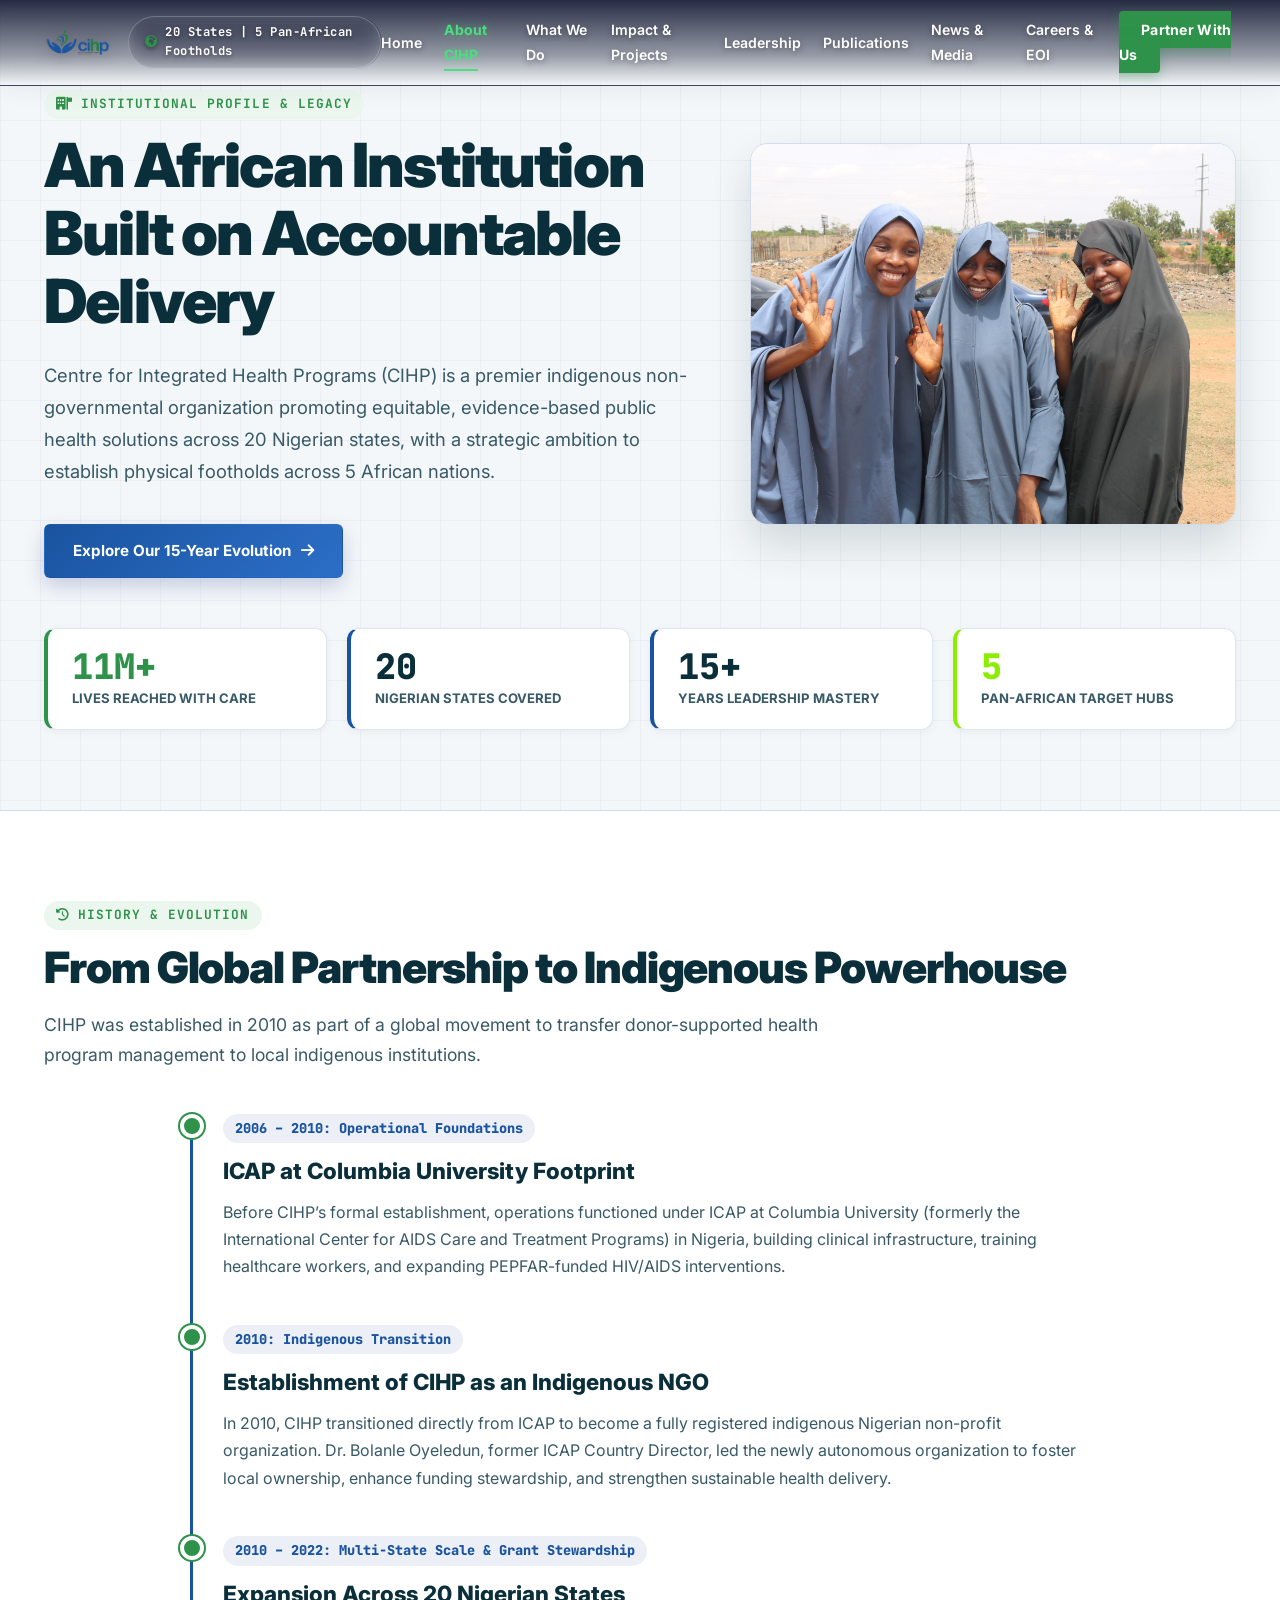
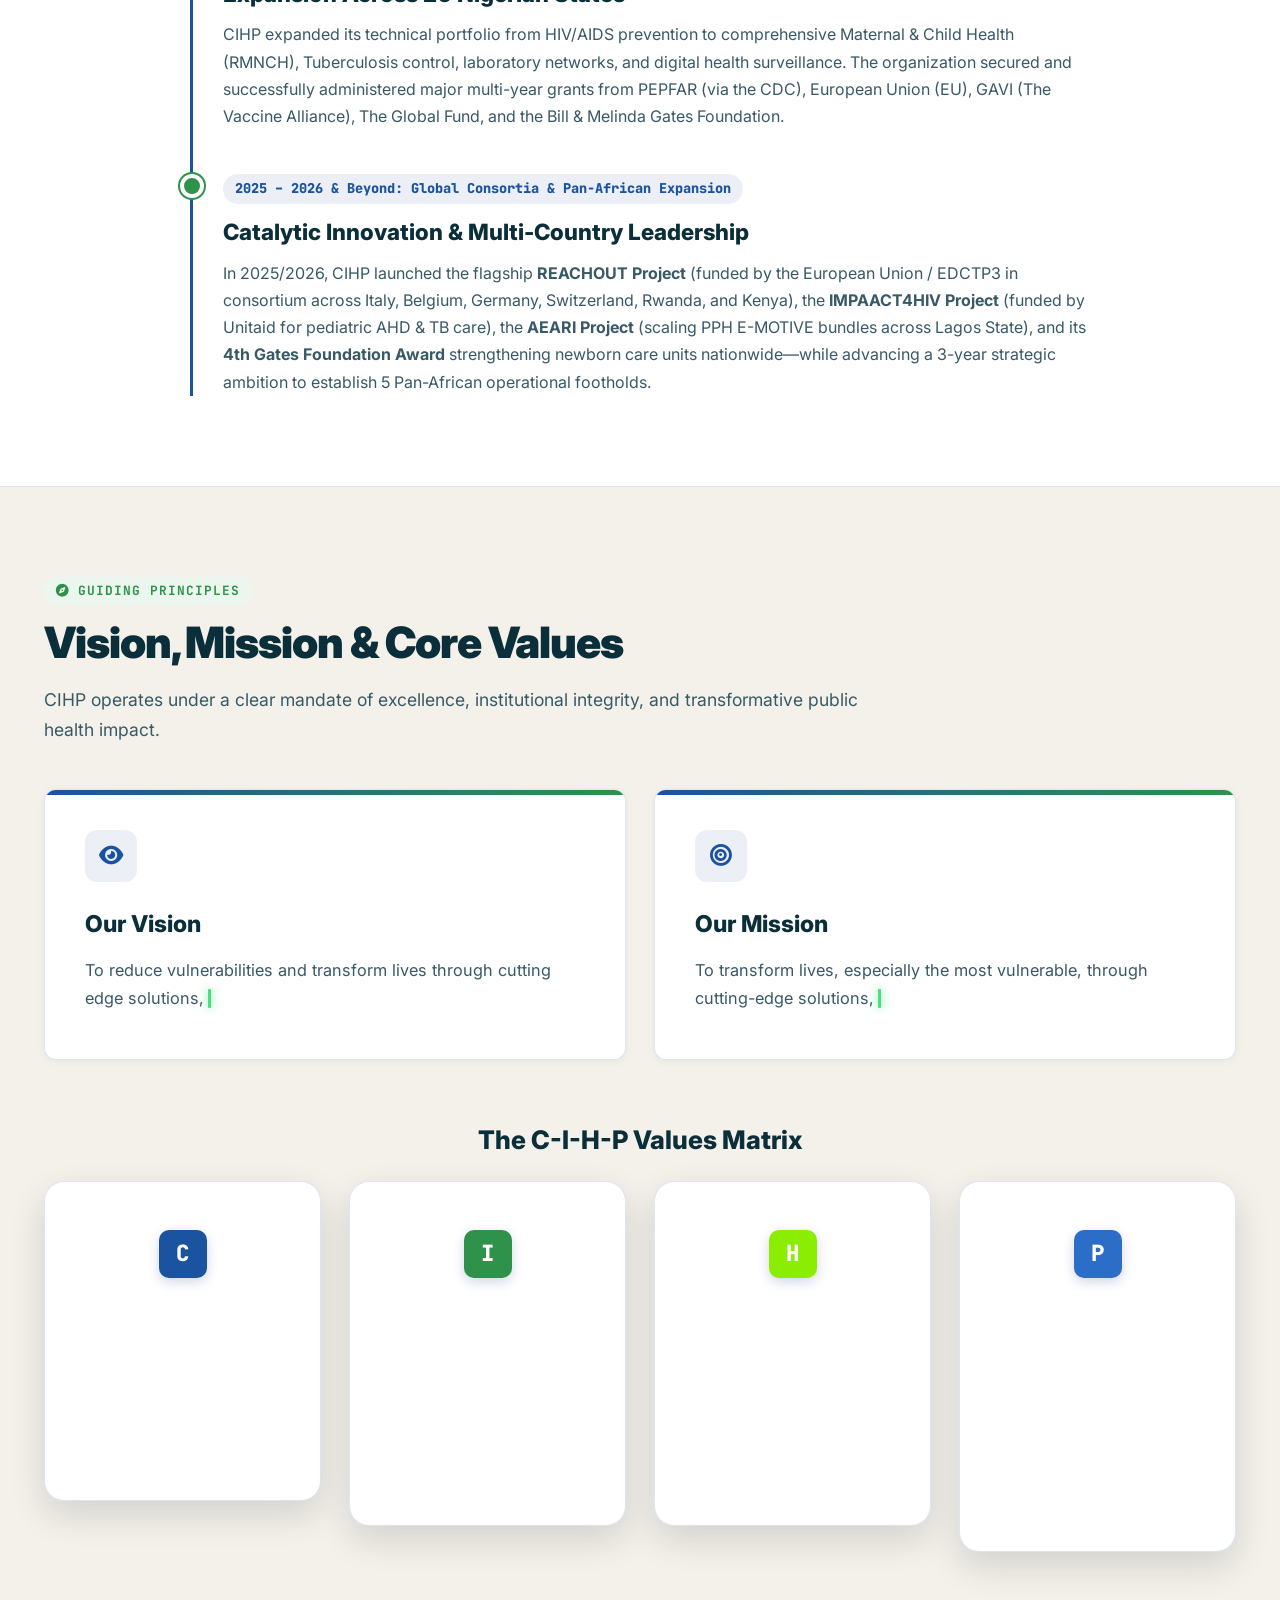
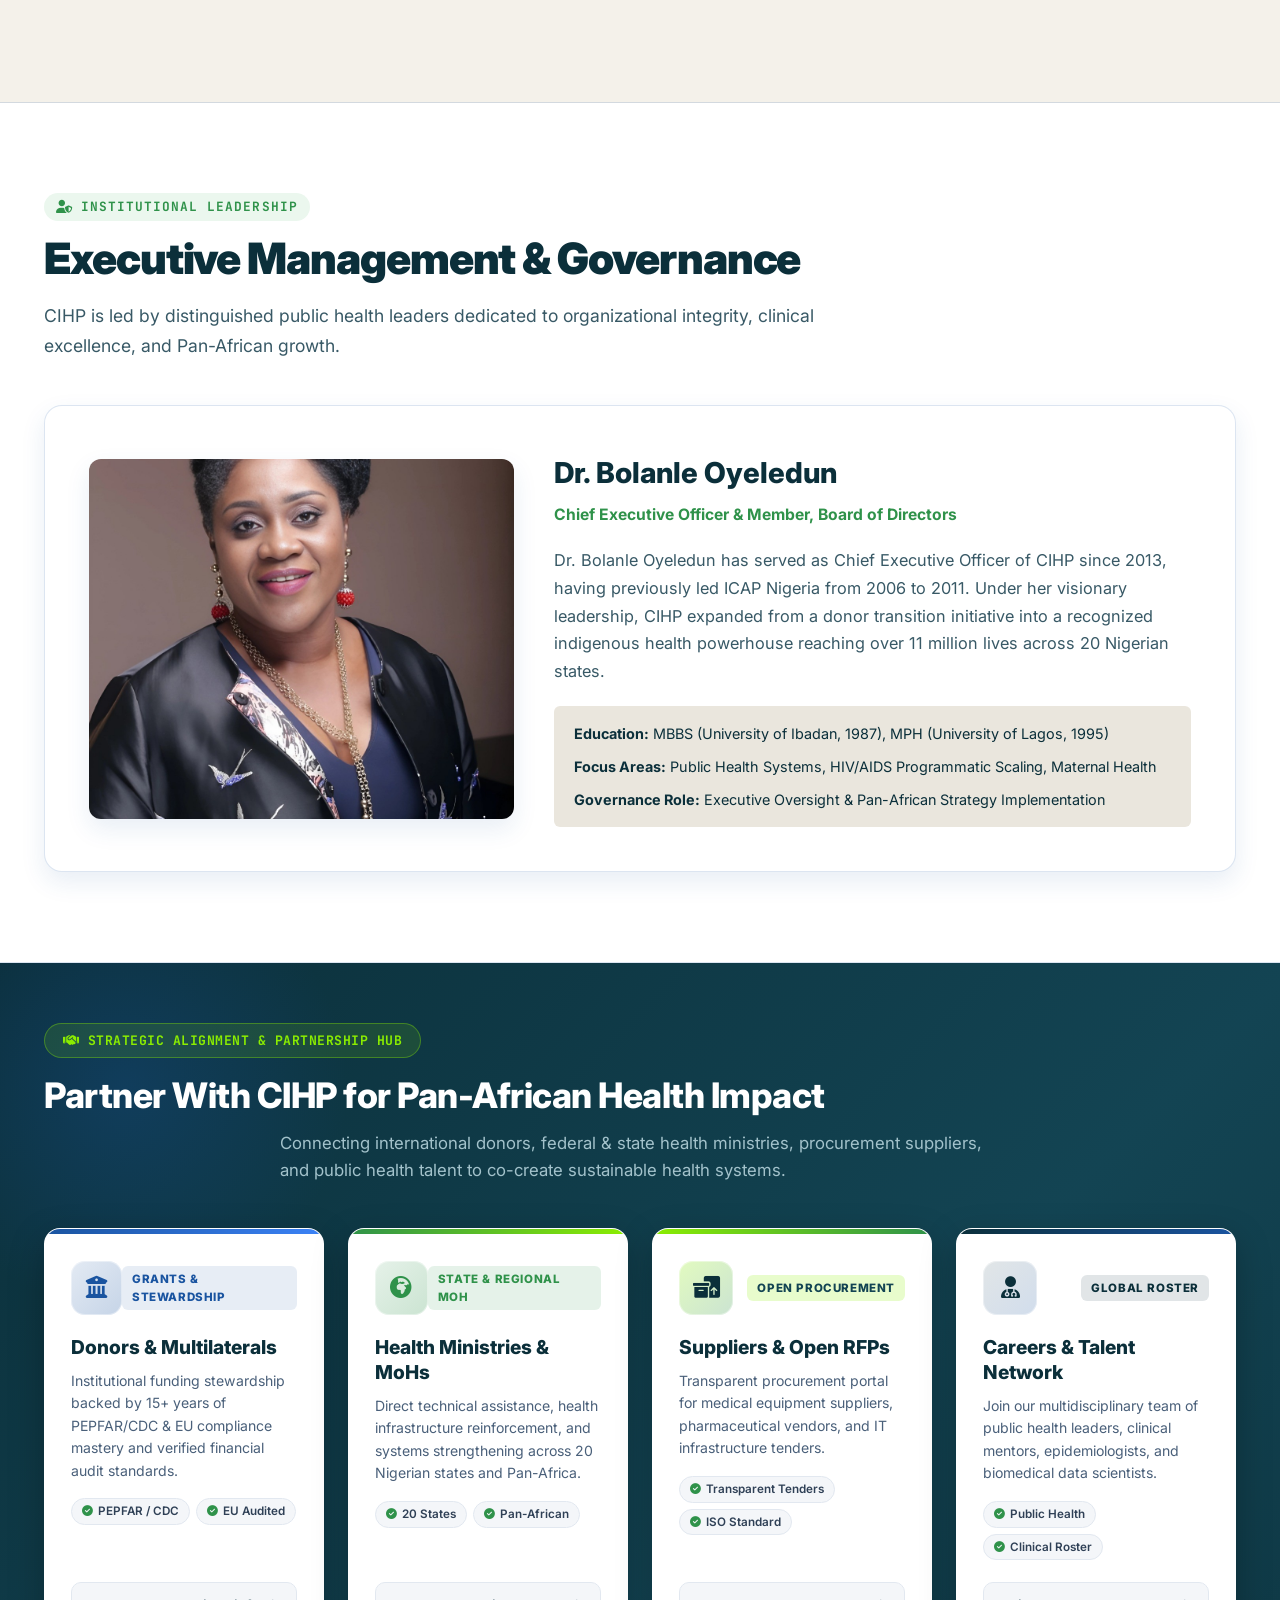
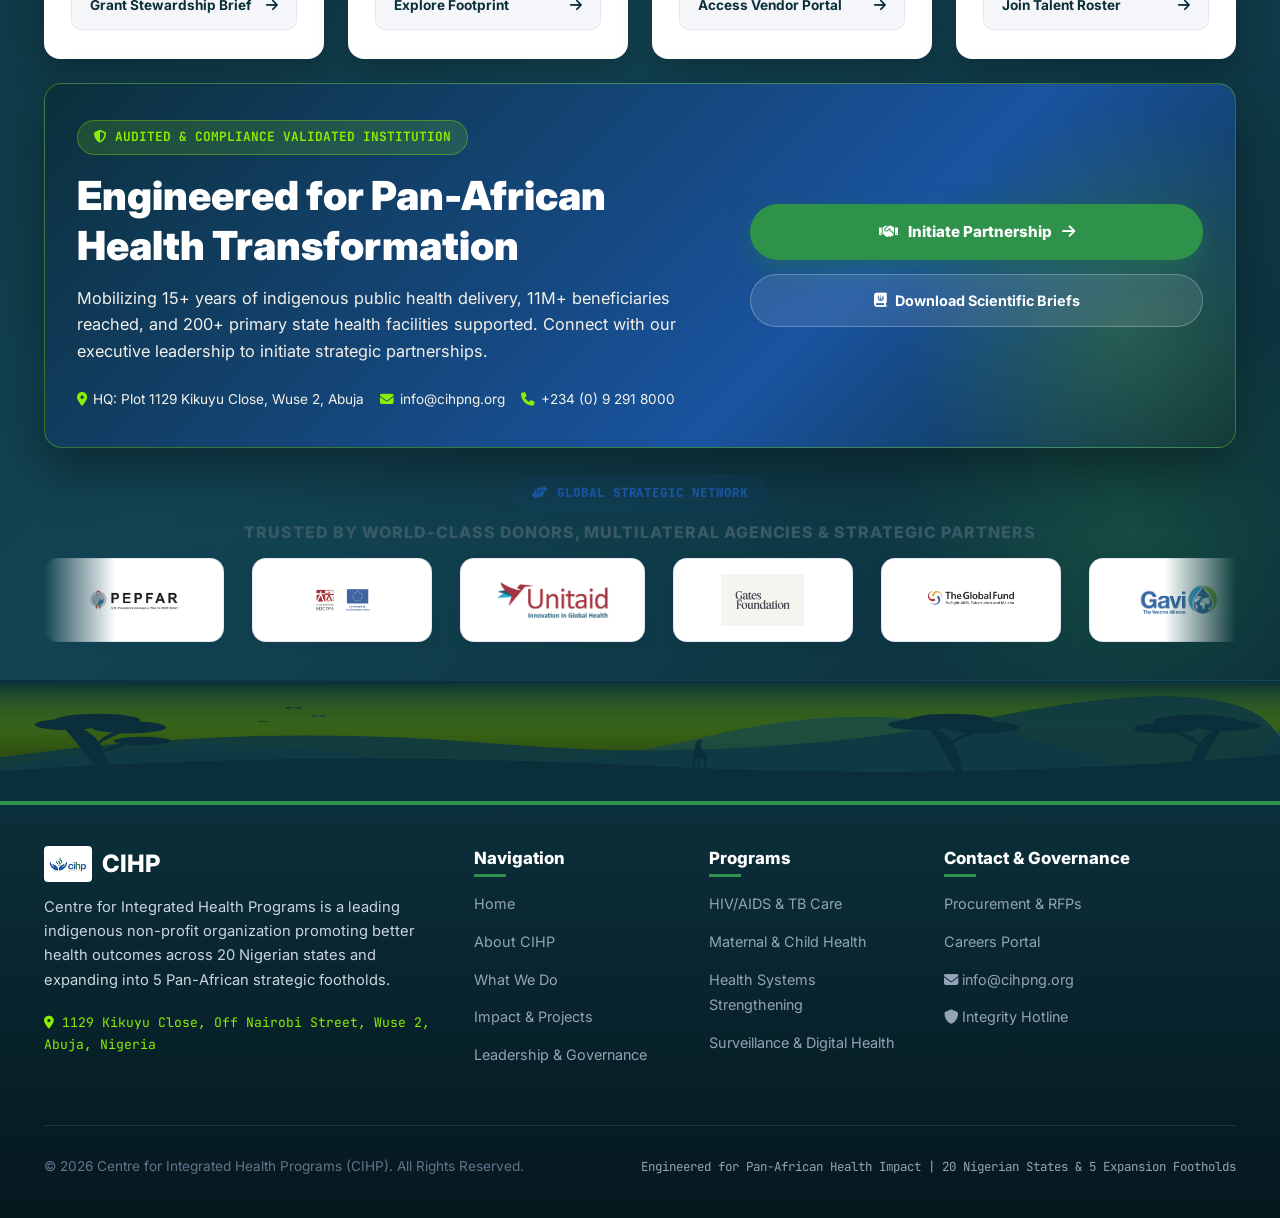
==== commit 3cd34ae2: "fix: eliminate excessive empty space above partner logos across all pages" ====
--- a/about.html
+++ b/about.html
@@ -206,12 +206,12 @@
       background: linear-gradient(135deg, var(--neutral-dark) 0%, var(--primary-blue) 65%, var(--neutral-dark) 100%);
       border: 1px solid rgba(139, 237, 1, 0.35);
       border-radius: var(--radius-lg);
-      padding: 56px 44px;
+      padding: 36px 32px;
       color: #ffffff;
       box-shadow: 0 25px 50px rgba(0, 0, 0, 0.35);
       position: relative;
       overflow: hidden;
-      margin-bottom: 60px;
+      margin-bottom: 20px;
     }
 
     .executive-conversion-card::after {
@@ -345,15 +345,14 @@
       width: 100%;
       overflow: hidden;
       position: relative;
-      padding: 24px 0;
-      background: rgba(255, 255, 255, 0.03);
-      border-radius: var(--radius-md);
-      border: 1px solid rgba(255, 255, 255, 0.08);
+      padding: 8px 0;
+      background: transparent;
+      border: none;
     }
 
     .partner-marquee-header {
       text-align: center;
-      margin-bottom: 24px;
+      margin-bottom: 12px;
     }
 
     .partner-marquee-track {
--- a/css/style.css
+++ b/css/style.css
@@ -1090,7 +1090,7 @@
     }
 
     .partner-marquee-section {
-      padding: 60px 0;
+      padding: 30px 0;
       background: var(--bg-surface);
       position: relative;
       overflow: hidden;
@@ -1100,7 +1100,7 @@
 
     .partner-marquee-header {
       text-align: center;
-      margin-bottom: 32px;
+      margin-bottom: 12px;
     }
 
     .partner-marquee-badge {
@@ -1133,7 +1133,8 @@
       width: 100%;
       overflow: hidden;
       position: relative;
-      padding: 10px 0;
+      padding: 8px 0;
+      margin-top: 10px;
       user-select: none;
       mask-image: linear-gradient(90deg, transparent 0%, #000 6%, #000 94%, transparent 100%);
       -webkit-mask-image: linear-gradient(90deg, transparent 0%, #000 6%, #000 94%, transparent 100%);
@@ -2979,7 +2980,7 @@
        PRE-FOOTER EXECUTIVE PARTNERSHIP & TRUST GATEWAY
        ========================================================================== */
     .prefooter-gateway-section {
-      padding: 80px 0 40px;
+      padding: 60px 0 30px;
       background: linear-gradient(135deg, #0B2F3A 0%, #134453 50%, #0B2F3A 100%);
       position: relative;
       overflow: hidden;
@@ -3050,7 +3051,7 @@
       display: grid;
       grid-template-columns: repeat(4, 1fr);
       gap: 24px;
-      margin: 50px 0 50px;
+      margin: 40px 0 24px;
     }
 
     @media (max-width: 1024px) {
@@ -3221,12 +3222,12 @@
       background: linear-gradient(135deg, var(--neutral-dark) 0%, var(--primary-blue) 65%, var(--neutral-dark) 100%);
       border: 1px solid rgba(139, 237, 1, 0.35);
       border-radius: var(--radius-lg);
-      padding: 56px 44px;
+      padding: 36px 32px;
       color: #ffffff;
       box-shadow: 0 25px 50px rgba(0, 0, 0, 0.35);
       position: relative;
       overflow: hidden;
-      margin-bottom: 30px;
+      margin-bottom: 20px;
     }
 
     .executive-conversion-card::after {
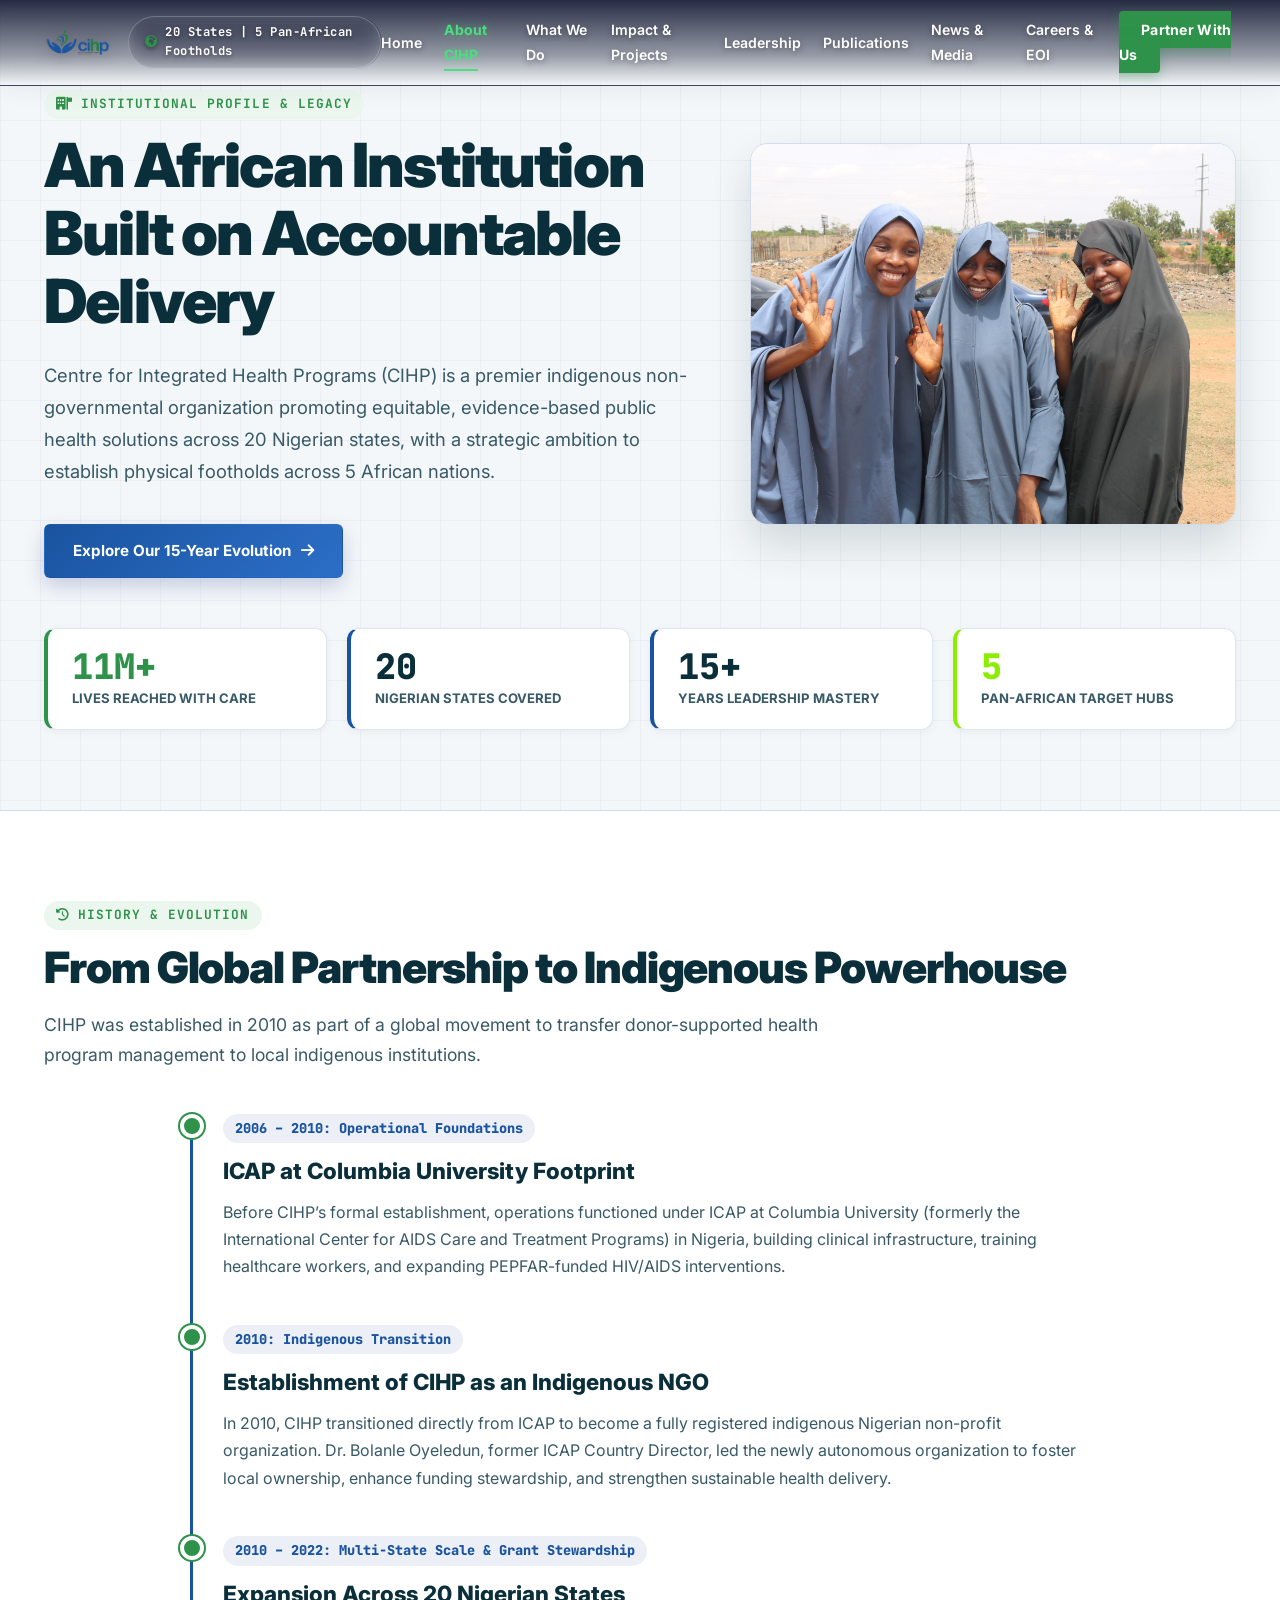
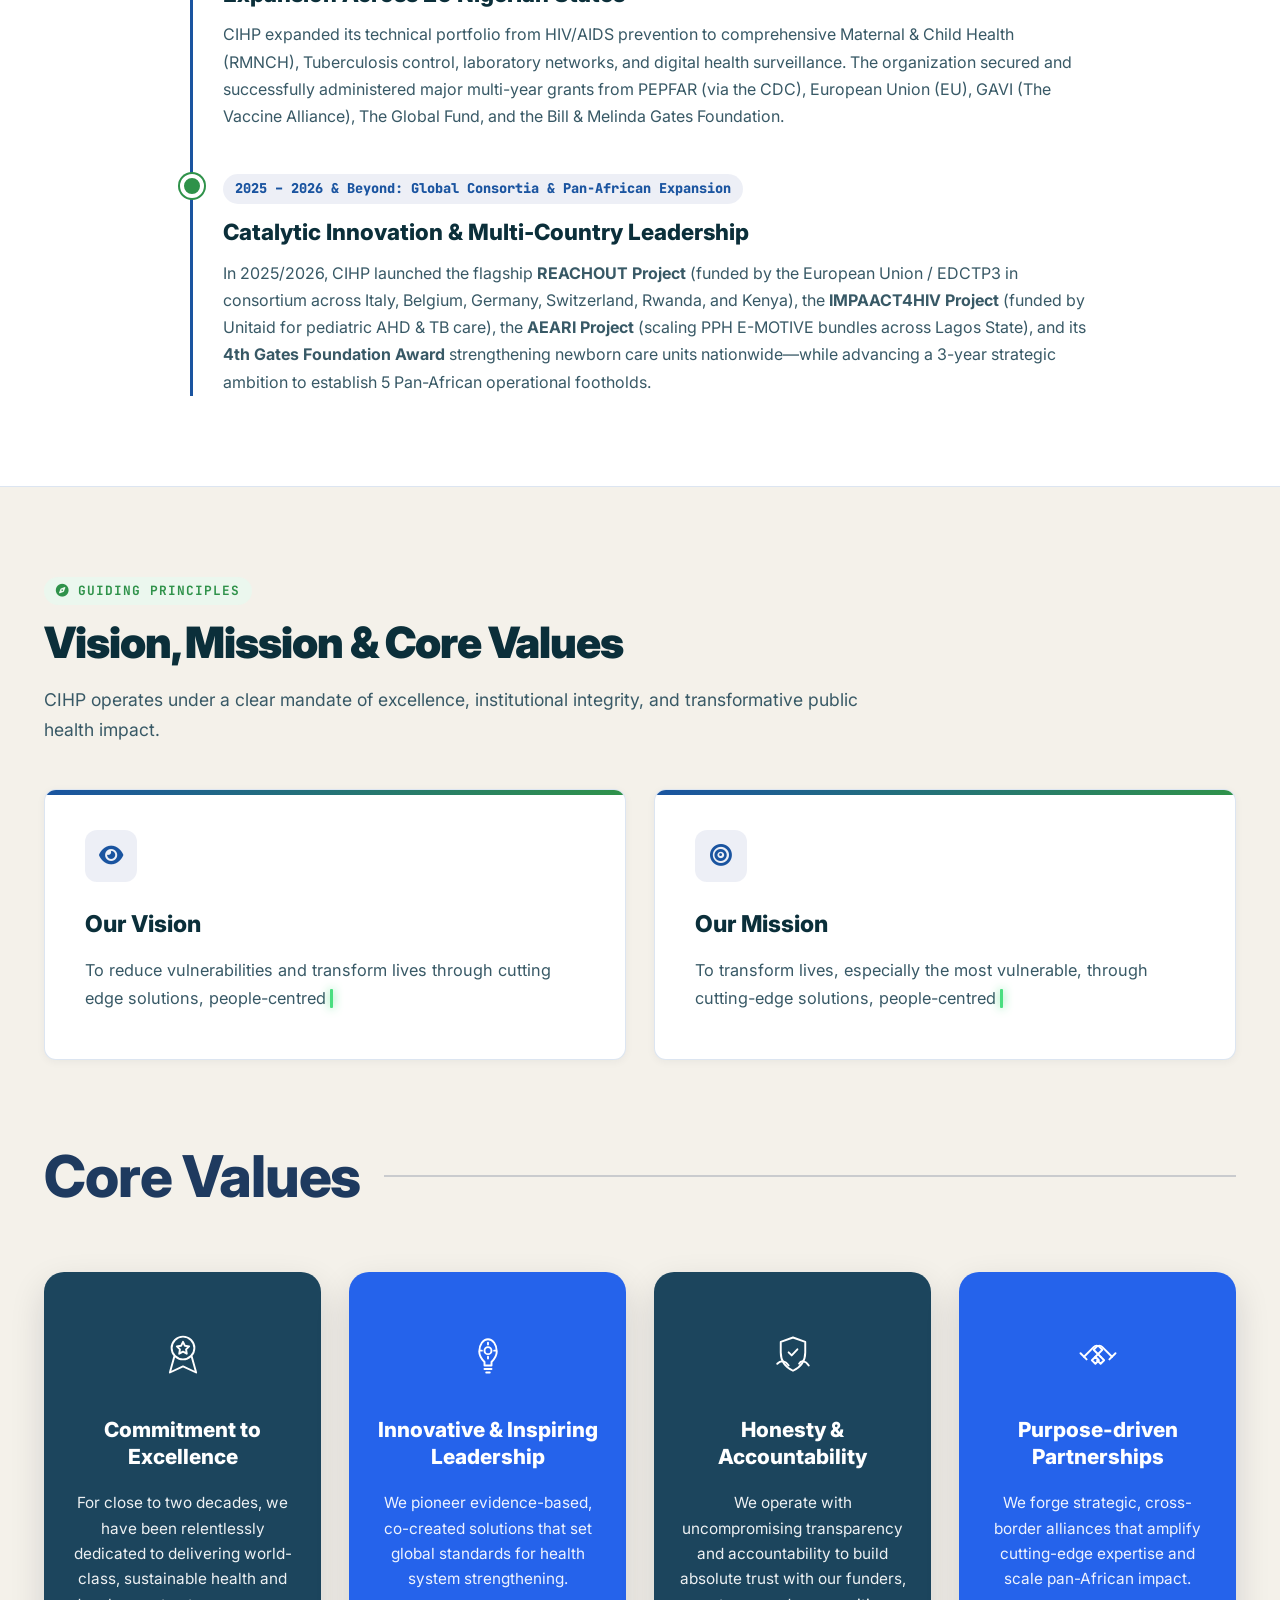
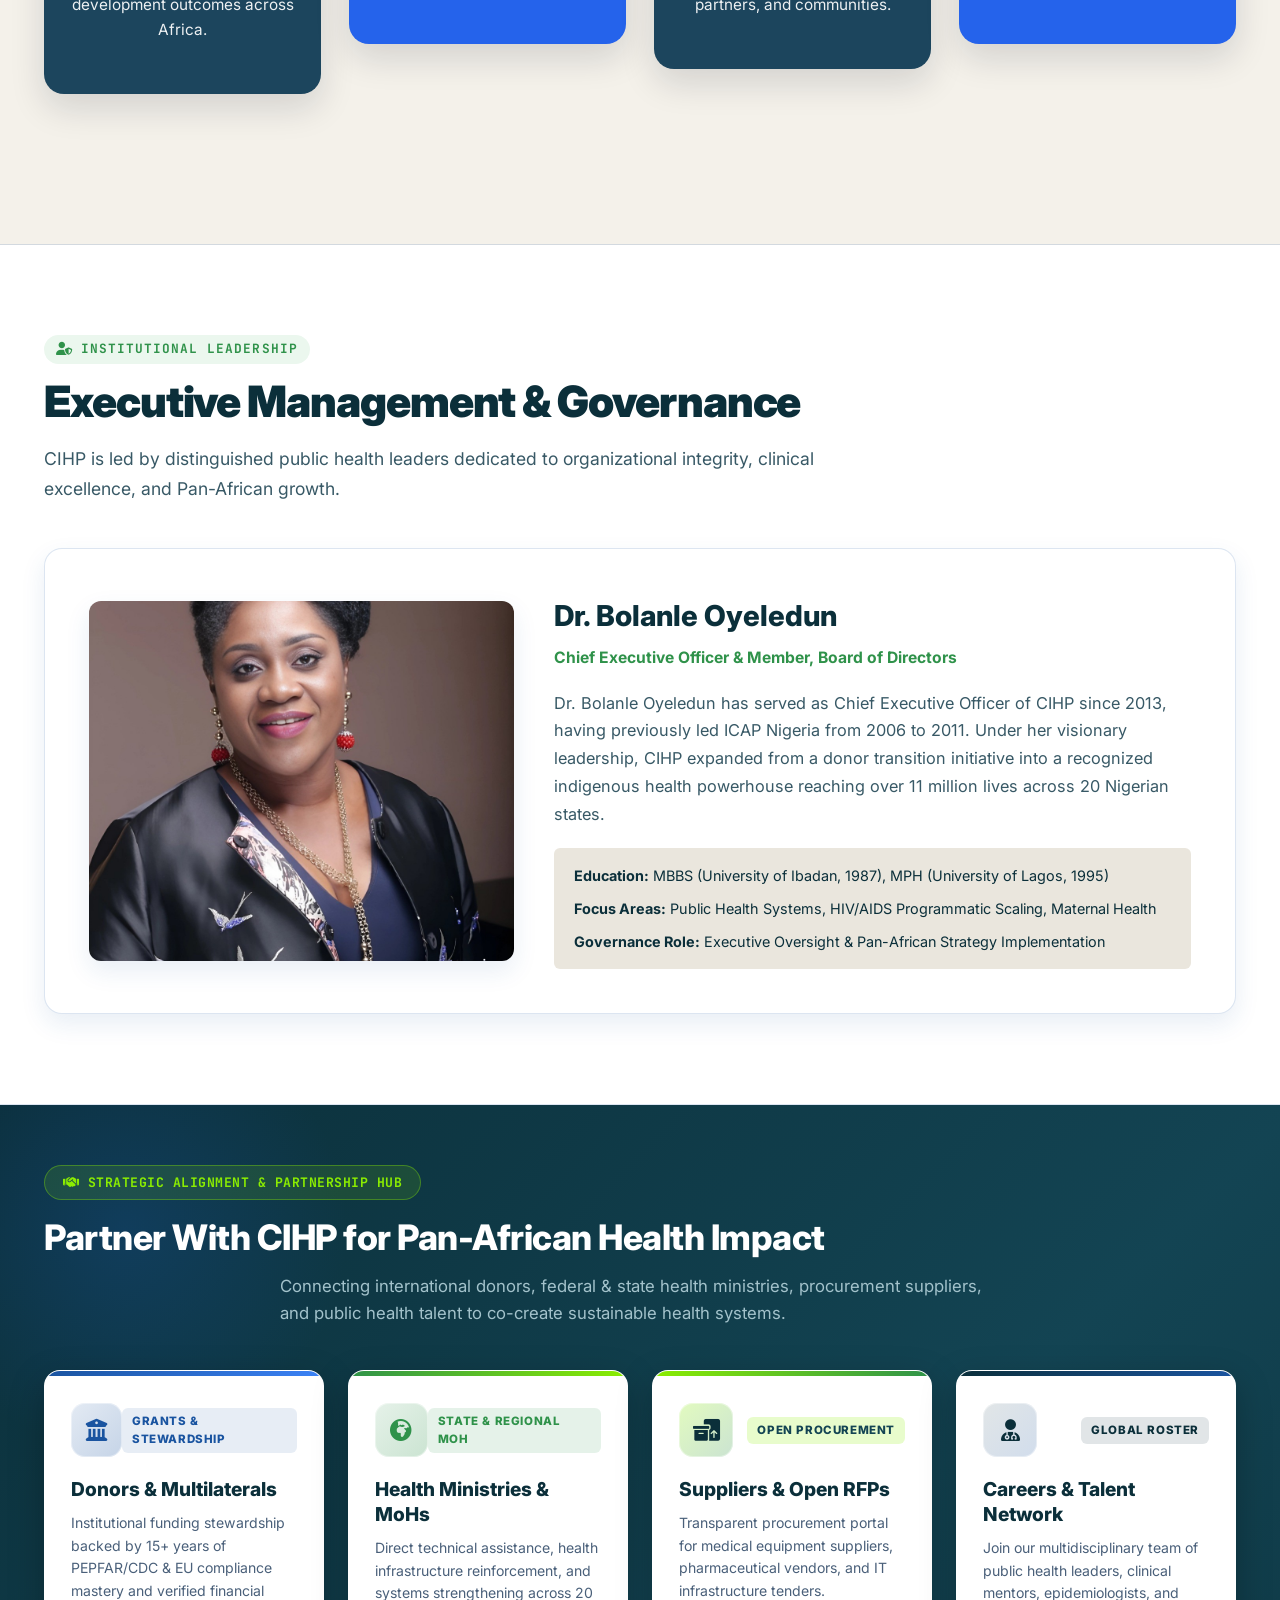
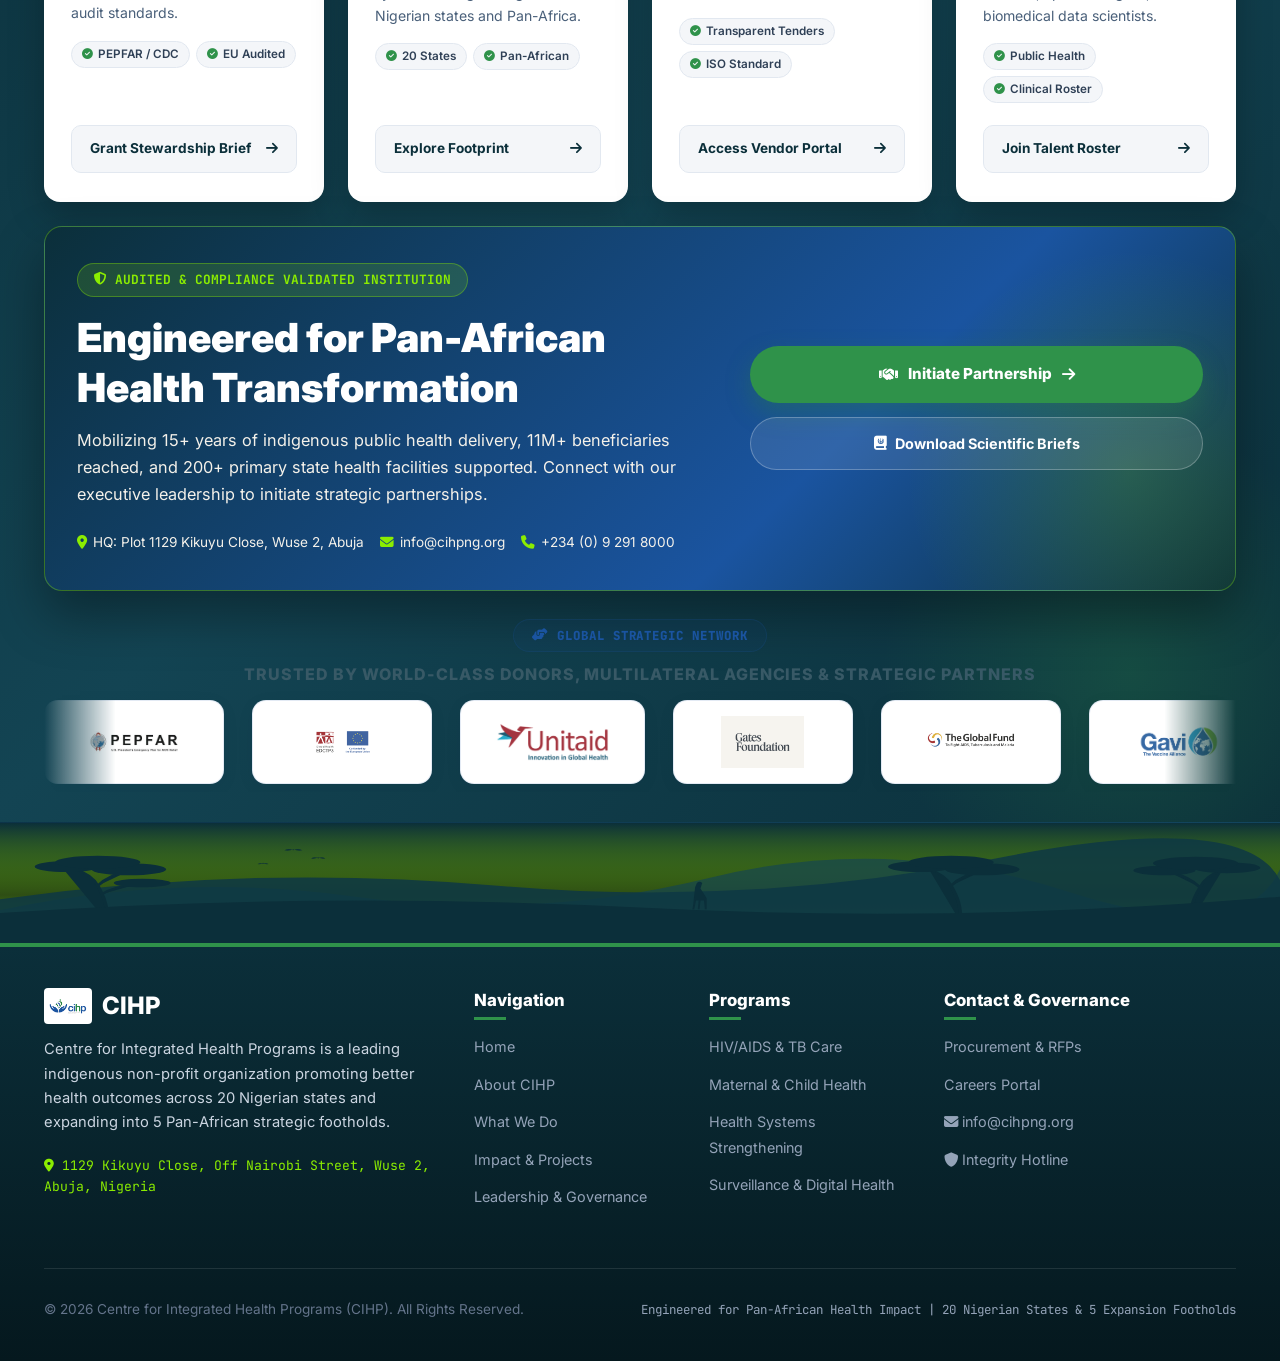
==== commit 1c32ce26: "feat: apply photo design layout to Core Values section in about.html" ====
--- a/about.html
+++ b/about.html
@@ -780,56 +780,7 @@
       line-height: 1.7;
     }
 
-    .values-grid {
-      display: grid;
-      grid-template-columns: repeat(auto-fit, minmax(260px, 1fr));
-      gap: 24px;
-      margin-top: 36px;
-    }
-
-    .value-card {
-      background: var(--bg-card);
-      border: 1px solid var(--border-color);
-      border-radius: var(--radius-md);
-      padding: 32px;
-      box-shadow: var(--shadow-sm);
-      transition: all 0.3s ease;
-    }
-
-    .value-card:hover {
-      border-color: var(--border-hover);
-      transform: translateY(-4px);
-      box-shadow: var(--shadow-md);
-    }
-
-    .value-badge {
-      width: 48px;
-      height: 48px;
-      border-radius: 10px;
-      background: var(--primary-blue);
-      color: #ffffff;
-      font-family: 'JetBrains Mono', monospace;
-      font-size: 1.4rem;
-      font-weight: 900;
-      display: flex;
-      align-items: center;
-      justify-content: center;
-      margin-bottom: 20px;
-      box-shadow: 0 4px 12px rgba(30, 51, 136, 0.2);
-    }
-
-    .value-card h4 {
-      font-size: 1.15rem;
-      color: var(--primary-blue-dark);
-      font-weight: 800;
-      margin-bottom: 10px;
-    }
-
-    .value-card p {
-      color: var(--text-muted);
-      font-size: 0.95rem;
-      line-height: 1.65;
-    }
+
 
     /* ==========================================================================
        EXECUTIVE LEADERSHIP SPOTLIGHT
@@ -1186,36 +1137,68 @@
           </div>
         </div>
 
-        <!-- Values Matrix -->
-        <div style="margin-top: 60px;">
-          <h3
-            style="font-size: 1.6rem; color: var(--primary-blue-dark); font-weight: 800; text-align: center; margin-bottom: 12px;">
-            The C-I-H-P Values Matrix
-          </h3>
+        <!-- Core Values Section (Adopted Photo Layout) -->
+        <div style="margin-top: 70px;">
+          <div class="core-values-header" data-aos="fade-right">
+            <h2 class="core-values-title">Core Values</h2>
+            <div class="core-values-line"></div>
+          </div>
+
           <div class="values-grid">
-            <div class="value-card" data-aos="fade-up">
-              <div class="value-badge">C</div>
+            <!-- Card 1: Commitment to Excellence -->
+            <div class="value-card card-teal" data-aos="fade-up" data-aos-delay="100">
+              <div class="value-card-icon">
+                <svg width="60" height="60" viewBox="0 0 64 64" fill="none" stroke="#ffffff" stroke-width="2.2" stroke-linecap="round" stroke-linejoin="round">
+                  <circle cx="32" cy="24" r="13"/>
+                  <polygon points="32 17 34.2 21.5 39 22.2 35.5 25.6 36.3 30.5 32 28.2 27.7 30.5 28.5 25.6 25 22.2 29.8 21.5"/>
+                  <path d="M22 34L17 52L32 45L47 52L42 34"/>
+                </svg>
+              </div>
               <h4>Commitment to Excellence</h4>
-              <p>We set a high bar for people, systems, clinical quality, and rapid programmatic delivery.</p>
-            </div>
-
-            <div class="value-card" data-aos="fade-up" data-aos-delay="100">
-              <div class="value-badge" style="background: var(--secondary-green);">I</div>
+              <p>For close to two decades, we have been relentlessly dedicated to delivering world-class, sustainable health and development outcomes across Africa.</p>
+            </div>
+
+            <!-- Card 2: Innovative & Inspiring Leadership -->
+            <div class="value-card card-blue card-offset" data-aos="fade-up" data-aos-delay="200">
+              <div class="value-card-icon">
+                <svg width="60" height="60" viewBox="0 0 64 64" fill="none" stroke="#ffffff" stroke-width="2.2" stroke-linecap="round" stroke-linejoin="round">
+                  <path d="M22 28C22 20 26.5 14 32 14C37.5 14 42 20 42 28C42 33 39 37 36 40V44H28V40C25 37 22 33 22 28Z"/>
+                  <line x1="28" y1="48" x2="36" y2="48"/>
+                  <line x1="30" y1="52" x2="34" y2="52"/>
+                  <circle cx="32" cy="27" r="4"/>
+                  <path d="M32 18V20M32 34V36M23 27H25M39 27H41"/>
+                </svg>
+              </div>
               <h4>Innovative & Inspiring Leadership</h4>
-              <p>We pioneer evidence-based solutions that inspire health workforce capacity and system resilience.</p>
-            </div>
-
-            <div class="value-card" data-aos="fade-up" data-aos-delay="200">
-              <div class="value-badge" style="background: var(--accent-ochre);">H</div>
+              <p>We pioneer evidence-based, co-created solutions that set global standards for health system strengthening.</p>
+            </div>
+
+            <!-- Card 3: Honesty & Accountability -->
+            <div class="value-card card-teal" data-aos="fade-up" data-aos-delay="300">
+              <div class="value-card-icon">
+                <svg width="60" height="60" viewBox="0 0 64 64" fill="none" stroke="#ffffff" stroke-width="2.2" stroke-linecap="round" stroke-linejoin="round">
+                  <path d="M32 12L46 17V29C46 39.5 39 46.5 32 50C25 46.5 18 39.5 18 29V17L32 12Z"/>
+                  <path d="M27 29L30.5 32.5L37 25.5"/>
+                  <path d="M14 42C18 38 23 38 27 44M50 44C46 38 41 38 39 42"/>
+                </svg>
+              </div>
               <h4>Honesty & Accountability</h4>
-              <p>We maintain absolute transparency, clear data stewardship, and rigorous financial integrity.</p>
-            </div>
-
-            <div class="value-card" data-aos="fade-up" data-aos-delay="300">
-              <div class="value-badge" style="background: var(--primary-blue-light);">P</div>
-              <h4>Purposeful Partnerships</h4>
-              <p>We collaborate with governments, donors, and communities where shared purpose accelerates sustainable
-                impact.</p>
+              <p>We operate with uncompromising transparency and accountability to build absolute trust with our funders, partners, and communities.</p>
+            </div>
+
+            <!-- Card 4: Purpose-driven Partnerships -->
+            <div class="value-card card-blue card-offset" data-aos="fade-up" data-aos-delay="400">
+              <div class="value-card-icon">
+                <svg width="60" height="60" viewBox="0 0 64 64" fill="none" stroke="#ffffff" stroke-width="2.2" stroke-linecap="round" stroke-linejoin="round">
+                  <path d="M16 34L27 23C29 21 32 21 34 23L37 26L29 34"/>
+                  <path d="M48 34L37 23C35 21 32 21 30 23L27 26L35 34"/>
+                  <path d="M29 34L33 38L29 42L25 38Z"/>
+                  <path d="M35 34L39 38L35 42L31 38"/>
+                  <path d="M19 37L12 30M45 37L52 30"/>
+                </svg>
+              </div>
+              <h4>Purpose-driven Partnerships</h4>
+              <p>We forge strategic, cross-border alliances that amplify cutting-edge expertise and scale pan-African impact.</p>
             </div>
           </div>
         </div>
--- a/css/style.css
+++ b/css/style.css
@@ -1757,6 +1757,12 @@
       justify-content: center;
       height: 70px;
       width: 70px;
+    }
+
+    .value-card-icon svg {
+      width: 56px;
+      height: 56px;
+      stroke: #ffffff;
     }
 
     .value-card h4 {
